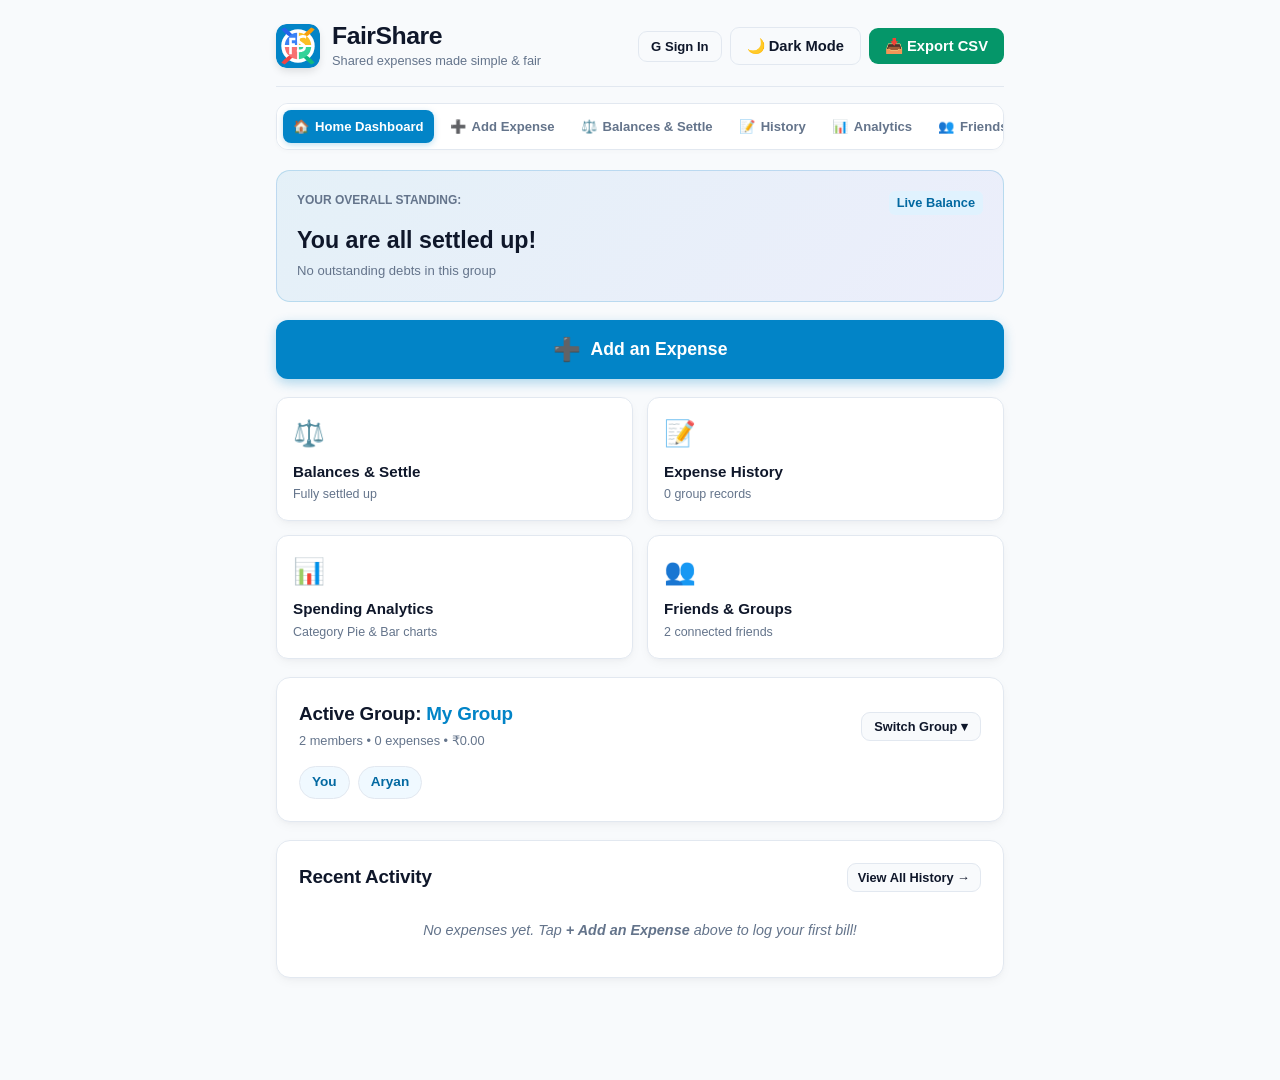
==== index.html @ 5a6d5cdf "Fix expense accuracy, 1-on-1 records, and shared default groups. The balance sheet, debt toggle, dir" ====
<!DOCTYPE html>
<html lang="en" data-theme="light">
<head>
  <meta charset="UTF-8">
  <meta name="viewport" content="width=device-width, initial-scale=1.0">
  <meta name="theme-color" content="#0284c7">
  <link rel="manifest" href="manifest.json">
  <link rel="icon" type="image/jpeg" href="fairshare_logo.jpg">
  <title>FairShare - Group Expense Tracker</title>
  <style>
    :root {
      --bg: #f8fafc;
      --card-bg: #ffffff;
      --nav-bg: #ffffff;
      --primary: #0284c7;
      --primary-hover: #0369a1;
      --accent: #6366f1;
      --accent-hover: #4f46e5;
      --success: #16a34a;
      --success-hover: #15803d;
      --danger: #ef4444;
      --danger-hover: #dc2626;
      --text: #0f172a;
      --muted: #64748b;
      --border: #e2e8f0;
      --input-bg: #ffffff;
      --box-bg: #f8fafc;
      --metric-bg: #f8fafc;
      --table-header-bg: #f1f5f9;
      --success-bg: #ecfdf5;
      --success-text: #065f46;
      --chip-bg: #f0f9ff;
      --chip-text: #0369a1;
      --badge-settle: #fef3c7;
      --badge-settle-text: #b45309;
      --hover-item: #f1f5f9;
      --card-shadow: 0 4px 12px -2px rgba(15, 23, 42, 0.05), 0 2px 6px -1px rgba(15, 23, 42, 0.03);
      --card-shadow-hover: 0 10px 20px -3px rgba(15, 23, 42, 0.08), 0 4px 8px -2px rgba(15, 23, 42, 0.04);
    }

    [data-theme="dark"] {
      --bg: #090d16;
      --card-bg: #131b2e;
      --nav-bg: #101726;
      --primary: #38bdf8;
      --primary-hover: #0ea5e9;
      --accent: #818cf8;
      --accent-hover: #6366f1;
      --text: #f8fafc;
      --muted: #94a3b8;
      --border: #232f48;
      --input-bg: #0d1527;
      --box-bg: #0d1527;
      --metric-bg: #0d1527;
      --table-header-bg: #0d1527;
      --success-bg: #064e3b;
      --success-text: #a7f3d0;
      --chip-bg: #0369a1;
      --chip-text: #e0f2fe;
      --badge-settle: #78350f;
      --badge-settle-text: #fde68a;
      --hover-item: #1e293b;
      --card-shadow: 0 4px 12px -2px rgba(0, 0, 0, 0.35);
      --card-shadow-hover: 0 10px 20px -3px rgba(0, 0, 0, 0.5);
    }

    * { box-sizing: border-box; }

    body {
      font-family: -apple-system, BlinkMacSystemFont, "Segoe UI", Roboto, sans-serif;
      background-color: var(--bg);
      color: var(--text);
      max-width: 760px;
      margin: 0 auto;
      padding: 16px 16px 84px 16px;
      line-height: 1.5;
      transition: background-color 0.3s, color 0.3s;
      min-height: 100vh;
    }

    #confetti-canvas {
      position: fixed;
      top: 0; left: 0; width: 100vw; height: 100vh;
      pointer-events: none; z-index: 9999;
    }

    /* App Header */
    .app-header {
      display: flex;
      justify-content: space-between;
      align-items: center;
      padding: 6px 0 16px 0;
      border-bottom: 1px solid var(--border);
      margin-bottom: 16px;
      flex-wrap: wrap;
      gap: 12px;
    }

    .brand-group {
      display: flex;
      align-items: center;
      gap: 12px;
      cursor: pointer;
    }

    .logo-container {
      width: 44px;
      height: 44px;
      border-radius: 11px;
      flex-shrink: 0;
      display: flex;
      align-items: center;
      justify-content: center;
      background: #ffffff;
      box-shadow: 0 4px 8px -1px rgba(0,0,0,0.12);
      overflow: hidden;
    }

    .brand-title {
      font-size: 1.55rem;
      font-weight: 800;
      letter-spacing: -0.02em;
      margin: 0;
      line-height: 1.1;
      color: var(--text);
    }

    .brand-tagline {
      font-size: 0.8rem;
      color: var(--muted);
      margin: 2px 0 0 0;
    }

    .header-actions {
      display: flex;
      align-items: center;
      gap: 8px;
      flex-wrap: wrap;
    }

    .header-actions .btn {
      white-space: nowrap;
    }

    /* Navigation Bars (Top on Desktop, Bottom on Mobile) */
    .desktop-nav {
      display: flex;
      background: var(--card-bg);
      padding: 6px;
      border-radius: 12px;
      border: 1px solid var(--border);
      margin-bottom: 20px;
      gap: 6px;
      box-shadow: 0 2px 4px rgba(0,0,0,0.02);
      overflow-x: auto;
    }

    .nav-tab-btn {
      flex: 1 0 auto;
      display: flex;
      align-items: center;
      justify-content: center;
      gap: 6px;
      padding: 9px 10px;
      border: none;
      background: transparent;
      color: var(--muted);
      border-radius: 8px;
      font-size: 0.82rem;
      font-weight: 600;
      cursor: pointer;
      transition: all 0.2s ease;
      text-decoration: none;
      white-space: nowrap;
    }

    .nav-tab-btn:hover {
      background: var(--hover-item);
      color: var(--text);
    }

    .nav-tab-btn.active {
      background: var(--primary);
      color: #ffffff !important;
      box-shadow: 0 2px 6px rgba(2, 132, 199, 0.25);
    }

    .mobile-bottom-nav {
      display: none;
      position: fixed;
      bottom: 0;
      left: 0;
      right: 0;
      height: 64px;
      background: var(--nav-bg);
      border-top: 1px solid var(--border);
      box-shadow: 0 -4px 12px rgba(0,0,0,0.06);
      z-index: 900;
      justify-content: space-around;
      align-items: center;
      padding: 0 8px;
    }

    .mobile-nav-item {
      flex: 1;
      display: flex;
      flex-direction: column;
      align-items: center;
      justify-content: center;
      background: none;
      border: none;
      color: var(--muted);
      font-size: 0.62rem;
      font-weight: 600;
      cursor: pointer;
      padding: 6px 0;
      gap: 2px;
      transition: color 0.15s;
      white-space: nowrap;
    }

    .mobile-nav-item.active {
      color: var(--primary);
    }

    .mobile-nav-item .nav-icon {
      font-size: 1.1rem;
    }

    .form-error {
      display: none;
      color: var(--danger);
      background: #fef2f2;
      border: 1px solid #fecaca;
      border-radius: 8px;
      padding: 8px 10px;
      font-size: 0.84rem;
      font-weight: 600;
      margin-top: 10px;
    }

    [data-theme="dark"] .form-error {
      background: #3f1d1d;
      border-color: #7f1d1d;
    }

    @media (max-width: 640px) {
      .desktop-nav { display: none; }
      .mobile-bottom-nav { display: flex; }
      body { padding-bottom: 84px; }
      .header-actions { width: 100%; }
    }

    /* Page Navigation Back Bar */
    .page-back-bar {
      display: flex;
      align-items: center;
      justify-content: space-between;
      margin-bottom: 16px;
    }

    .btn-back-home {
      display: inline-flex;
      align-items: center;
      gap: 6px;
      background: none;
      border: none;
      color: var(--primary);
      font-size: 0.92rem;
      font-weight: 700;
      cursor: pointer;
      padding: 0;
    }
    .btn-back-home:hover {
      text-decoration: underline;
    }

    /* Screen Pages (Single Page App views) */
    .app-page {
      display: none;
      animation: pageFade 0.2s ease;
    }
    .app-page.active {
      display: block;
    }

    @keyframes pageFade {
      from { opacity: 0; transform: translateY(6px); }
      to { opacity: 1; transform: translateY(0); }
    }

    /* Cards */
    .card {
      background: var(--card-bg);
      border-radius: 14px;
      padding: 22px;
      box-shadow: var(--card-shadow);
      border: 1px solid var(--border);
      margin-bottom: 18px;
      transition: background-color 0.3s, border-color 0.3s;
    }

    .card-header-row {
      display: flex;
      justify-content: space-between;
      align-items: center;
      margin-bottom: 14px;
      flex-wrap: wrap;
      gap: 8px;
    }

    h2 {
      font-size: 1.18rem;
      font-weight: 700;
      margin: 0;
      color: var(--text);
      letter-spacing: -0.01em;
    }

    /* Home Dashboard Hero Banner */
    .home-balance-card {
      background: linear-gradient(135deg, rgba(2, 132, 199, 0.08), rgba(99, 102, 241, 0.08));
      border: 1px solid rgba(2, 132, 199, 0.2);
      border-radius: 14px;
      padding: 20px;
      margin-bottom: 18px;
    }

    .home-hero-btn {
      width: 100%;
      background: var(--primary);
      color: #ffffff !important;
      border: none;
      padding: 16px;
      border-radius: 12px;
      font-size: 1.1rem;
      font-weight: 700;
      display: flex;
      align-items: center;
      justify-content: center;
      gap: 10px;
      cursor: pointer;
      box-shadow: 0 4px 12px rgba(2, 132, 199, 0.3);
      transition: all 0.2s ease;
      margin-bottom: 18px;
    }
    .home-hero-btn:hover {
      background: var(--primary-hover);
      transform: translateY(-2px);
      box-shadow: 0 6px 16px rgba(2, 132, 199, 0.4);
    }

    /* Dashboard Quick Cards Grid */
    .dashboard-grid {
      display: grid;
      grid-template-columns: 1fr 1fr;
      gap: 14px;
      margin-bottom: 18px;
    }

    .dash-card {
      background: var(--card-bg);
      border: 1px solid var(--border);
      border-radius: 12px;
      padding: 16px;
      cursor: pointer;
      transition: all 0.2s ease;
      box-shadow: var(--card-shadow);
      display: flex;
      flex-direction: column;
      justify-content: space-between;
    }
    .dash-card:hover {
      transform: translateY(-2px);
      box-shadow: var(--card-shadow-hover);
      border-color: var(--primary);
    }

    .dash-card-icon {
      font-size: 1.6rem;
      margin-bottom: 8px;
    }
    .dash-card-title {
      font-weight: 700;
      font-size: 0.95rem;
      color: var(--text);
      margin-bottom: 2px;
    }
    .dash-card-desc {
      font-size: 0.78rem;
      color: var(--muted);
    }

    .form-group { margin-bottom: 14px; }
    .form-row { display: flex; gap: 12px; }
    .form-row .form-group { flex: 1; }

    label {
      display: block;
      font-weight: 600;
      font-size: 0.85rem;
      margin-bottom: 6px;
    }

    input, select {
      width: 100%;
      padding: 10px 14px;
      border: 1px solid var(--border);
      border-radius: 9px;
      font-size: 0.95rem;
      background: var(--input-bg);
      color: var(--text);
      transition: border-color 0.2s, box-shadow 0.2s, background-color 0.2s;
    }

    input:focus, select:focus {
      outline: none;
      border-color: var(--primary);
      box-shadow: 0 0 0 3px rgba(2, 132, 199, 0.18);
    }

    .btn {
      background: var(--primary);
      color: #ffffff;
      border: none;
      padding: 9px 16px;
      font-size: 0.92rem;
      font-weight: 600;
      border-radius: 9px;
      cursor: pointer;
      transition: background-color 0.2s, transform 0.15s ease;
      display: inline-flex;
      align-items: center;
      gap: 6px;
      justify-content: center;
      text-decoration: none;
    }
    .btn:hover {
      background: var(--primary-hover);
      transform: translateY(-1px);
    }
    .btn:active { transform: translateY(0); }

    [data-theme="dark"] .btn { color: #090d16; }

    .btn-secondary {
      background: var(--box-bg);
      color: var(--text);
      border: 1px solid var(--border);
    }
    .btn-secondary:hover { background: var(--hover-item); }

    .btn-settle {
      background: var(--accent);
      color: #ffffff !important;
    }
    .btn-settle:hover { background: var(--accent-hover); }

    .btn-export {
      background: #059669;
      color: #ffffff !important;
    }
    .btn-export:hover { background: #047857; }

    .btn-friends {
      background: #7c3aed;
      color: #ffffff !important;
    }
    .btn-friends:hover { background: #6d28d9; }

    .btn-icon {
      background: var(--box-bg);
      border: 1px solid var(--border);
      color: var(--text);
      padding: 8px 12px;
      border-radius: 9px;
      cursor: pointer;
      font-size: 0.85rem;
      font-weight: 600;
      display: inline-flex;
      align-items: center;
      gap: 6px;
      transition: background-color 0.2s;
    }
    .btn-icon:hover {
      background: var(--hover-item);
    }

    .btn-block { width: 100%; padding: 12px; font-size: 1rem; }

    /* Presets & Badges */
    .preset-container {
      display: flex; gap: 6px; flex-wrap: wrap; margin-top: 6px; margin-bottom: 12px;
    }
    .preset-btn {
      background: var(--box-bg); border: 1px solid var(--border); color: var(--muted);
      font-size: 0.78rem; padding: 4px 10px; border-radius: 14px; cursor: pointer;
      font-weight: 500; transition: all 0.15s ease;
    }
    .preset-btn:hover {
      background: var(--primary); color: #ffffff; border-color: var(--primary); transform: scale(1.03);
    }

    .cat-badge {
      font-size: 0.72rem; font-weight: 600; padding: 2px 6px; border-radius: 6px;
      margin-left: 6px; display: inline-flex; align-items: center; gap: 3px;
    }
    .cat-badge-auto { background: #e0f2fe; color: #0369a1; }
    [data-theme="dark"] .cat-badge-auto { background: #0369a1; color: #e0f2fe; }
    .cat-badge-manual { background: #f1f5f9; color: var(--muted); }
    [data-theme="dark"] .cat-badge-manual { background: #1e293b; color: var(--muted); }

    /* Group Bar */
    .group-bar {
      display: flex; align-items: center; justify-content: space-between;
      background: var(--box-bg); padding: 10px 14px; border-radius: 10px;
      border: 1px solid var(--border); margin-bottom: 14px; flex-wrap: wrap; gap: 10px;
    }
    .group-select-wrapper {
      display: flex; align-items: center; gap: 8px; flex: 1; min-width: 220px;
    }

    /* Tabs inside cards */
    .tab-group {
      display: flex; background: var(--box-bg); padding: 4px; border-radius: 9px;
      gap: 4px; margin-bottom: 14px; border: 1px solid var(--border);
    }
    .tab-btn {
      flex: 1; padding: 8px; font-size: 0.85rem; font-weight: 600; border: none;
      background: transparent; color: var(--muted); border-radius: 7px; cursor: pointer;
      transition: all 0.2s; text-align: center;
    }
    .tab-btn.active {
      background: var(--card-bg); color: var(--primary); box-shadow: 0 2px 4px rgba(0,0,0,0.06);
    }

    /* Chips */
    .chip-container {
      display: flex; flex-wrap: wrap; gap: 8px; margin-top: 8px;
    }
    .chip {
      background: var(--chip-bg); color: var(--chip-text); padding: 5px 12px;
      border-radius: 20px; font-size: 0.85rem; font-weight: 600;
      display: inline-flex; align-items: center; gap: 8px; border: 1px solid var(--border);
    }
    .chip-remove {
      cursor: pointer; color: var(--chip-text); font-weight: bold; font-size: 1rem;
      border: none; background: none; padding: 0; line-height: 1;
    }
    .chip-remove:hover { color: var(--danger); }

    /* Breakdown Box */
    .split-breakdown-box {
      background: var(--box-bg); border: 1px solid var(--border); border-radius: 10px;
      padding: 14px; margin-bottom: 14px;
    }
    .split-row {
      display: flex; align-items: center; justify-content: space-between;
      padding: 6px 0; gap: 12px;
    }
    .split-row input[type="number"] { width: 110px; padding: 6px 8px; font-size: 0.9rem; }
    .split-row label { margin-bottom: 0; font-weight: 500; display: flex; align-items: center; gap: 8px; cursor: pointer; }

    .split-validation-msg { font-size: 0.82rem; font-weight: 600; margin-top: 8px; }
    .msg-valid { color: #16a34a; }
    .msg-invalid { color: #dc2626; }

    /* Metrics Grid */
    .summary-grid {
      display: grid; grid-template-columns: repeat(3, 1fr); gap: 10px; margin-bottom: 14px;
    }
    .metric-box {
      background: var(--metric-bg); padding: 14px 10px; border-radius: 10px;
      text-align: center; border: 1px solid var(--border); transition: transform 0.2s;
    }
    .metric-box:hover { transform: translateY(-2px); }
    .metric-label { font-size: 0.72rem; text-transform: uppercase; letter-spacing: 0.05em; color: var(--muted); font-weight: 600; }
    .metric-val { font-size: 1.25rem; font-weight: 800; color: var(--text); margin-top: 4px; }

    /* Member Spend Table */
    .member-spend-table {
      width: 100%; border-collapse: collapse; margin-top: 10px; font-size: 0.875rem;
    }
    .member-spend-table th {
      text-align: left; padding: 10px 12px; background: var(--table-header-bg);
      color: var(--muted); font-weight: 600; font-size: 0.78rem;
      text-transform: uppercase; letter-spacing: 0.05em; border-bottom: 1px solid var(--border);
    }
    .member-spend-table td { padding: 10px 12px; border-bottom: 1px solid var(--border); }
    .member-spend-table tr:last-child td { border-bottom: none; }

    /* Toggle Simplify */
    .toggle-row {
      display: flex; align-items: center; justify-content: space-between;
      background: var(--box-bg); padding: 12px 14px; border-radius: 10px;
      border: 1px solid var(--border); margin-bottom: 14px;
    }
    .toggle-desc { font-size: 0.85rem; color: var(--muted); margin-top: 2px; }

    .switch { position: relative; display: inline-block; width: 46px; height: 24px; }
    .switch input { opacity: 0; width: 0; height: 0; }
    .slider {
      position: absolute; cursor: pointer; top: 0; left: 0; right: 0; bottom: 0;
      background-color: #cbd5e1; transition: .3s; border-radius: 24px;
    }
    .slider:before {
      position: absolute; content: ""; height: 18px; width: 18px; left: 3px; bottom: 3px;
      background-color: white; transition: .3s; border-radius: 50%;
    }
    input:checked + .slider { background-color: var(--primary); }
    input:checked + .slider:before { transform: translateX(22px); }

    /* Settlement Card */
    .settlement-card {
      background: var(--success-bg); border: 1px solid rgba(22, 101, 52, 0.25);
      border-radius: 10px; padding: 16px; margin-top: 14px;
    }
    .settlement-header { display: flex; justify-content: space-between; align-items: center; margin-bottom: 10px; }
    .settlement-title { font-weight: 700; color: var(--success-text); font-size: 0.85rem; text-transform: uppercase; letter-spacing: 0.05em; }
    .settlement-list { list-style: none; padding: 0; margin: 0; }
    .settlement-item {
      display: flex; justify-content: space-between; align-items: center;
      padding: 10px 0; border-bottom: 1px dashed rgba(22, 101, 52, 0.2);
      font-size: 0.95rem; color: var(--success-text);
    }
    .settlement-item:last-child { border-bottom: none; }

    .btn-quick-settle {
      background: #16a34a; color: white !important; border: none; font-size: 0.8rem; font-weight: 600;
      padding: 5px 12px; border-radius: 7px; cursor: pointer; transition: all 0.2s;
    }
    .btn-quick-settle:hover { background: #15803d; transform: scale(1.05); }

    .settle-up-box {
      background: #fffbeb; border: 1px solid #fde68a; border-radius: 10px;
      padding: 16px; margin-bottom: 16px; display: none;
    }
    [data-theme="dark"] .settle-up-box { background: #451a03; border-color: #78350f; }
    .settle-up-box.active { display: block; }

    
    /* Friend Request & Approval System */
    .nav-badge {
      background: #ef4444; color: #fff; font-size: 0.7rem; font-weight: 700;
      padding: 2px 7px; border-radius: 999px; margin-left: 6px; vertical-align: middle;
      box-shadow: 0 2px 5px rgba(239,68,68,0.4);
    }
    .nav-badge-mobile {
      position: absolute; top: -4px; right: -8px; background: #ef4444; color: #fff;
      font-size: 0.65rem; font-weight: 700; padding: 1px 5px; border-radius: 999px;
    }
    .badge-count {
      background: #ef4444; color: white; padding: 2px 8px; border-radius: 12px;
      font-size: 0.75rem; font-weight: 700; vertical-align: middle; margin-left: 6px;
    }
    .incoming-request-card {
      display: flex; justify-content: space-between; align-items: center; gap: 12px;
      background: var(--box-bg); border: 2px solid #3b82f6; border-radius: 10px;
      padding: 14px 16px; margin-bottom: 10px; flex-wrap: wrap;
      box-shadow: 0 4px 12px rgba(59,130,246,0.12);
    }
    [data-theme="dark"] .incoming-request-card {
      border-color: #60a5fa; background: #1e293b;
    }
    .request-avatar {
      width: 38px; height: 38px; border-radius: 50%; background: #dbeafe; color: #1d4ed8;
      display: flex; align-items: center; justify-content: center; font-size: 1.1rem; flex-shrink: 0;
    }
    [data-theme="dark"] .request-avatar { background: #1e3a8a; color: #bfdbfe; }
    .request-info { display: flex; align-items: center; gap: 12px; flex: 1; min-width: 200px; }
    .request-actions { display: flex; gap: 8px; align-items: center; }
    .btn-approve {
      background: #10b981; color: white; border: none; padding: 7px 14px;
      border-radius: 8px; font-weight: 600; font-size: 0.82rem; cursor: pointer;
      transition: background 0.15s;
    }
    .btn-approve:hover { background: #059669; }
    .btn-decline {
      background: transparent; color: #ef4444; border: 1px solid #ef4444; padding: 7px 12px;
      border-radius: 8px; font-weight: 600; font-size: 0.82rem; cursor: pointer;
      transition: all 0.15s;
    }
    .btn-decline:hover { background: #fee2e2; }
    .request-pending-pill {
      display: inline-block; background: #fef3c7; color: #b45309;
      padding: 2px 7px; border-radius: 4px; font-size: 0.72rem; font-weight: 600; margin-top: 3px;
    }
    [data-theme="dark"] .request-pending-pill { background: #78350f; color: #fde68a; }
    .approved-pill {
      background: #d1fae5; color: #047857; padding: 2px 6px; border-radius: 4px;
      font-size: 0.7rem; font-weight: 700; text-transform: uppercase; margin-left: 6px;
    }
    [data-theme="dark"] .approved-pill { background: #064e3b; color: #a7f3d0; }
    .outgoing-request-row {
      display: flex; align-items: center; justify-content: space-between;
      padding: 10px 14px; background: var(--box-bg); border-radius: 8px;
      border: 1px dashed var(--border); margin-bottom: 8px;
    }

    /* Friends UI */
    .friends-list-container {
      display: flex; flex-direction: column; gap: 8px; margin-top: 12px; max-height: 240px; overflow-y: auto;
    }
    .friend-row {
      display: flex; align-items: center; justify-content: space-between;
      padding: 10px 14px; background: var(--box-bg); border-radius: 8px; border: 1px solid var(--border);
    }
    .friend-code-badge {
      background: #ede9fe; color: #6d28d9; padding: 3px 8px; border-radius: 6px; font-family: monospace; font-size: 0.85rem; font-weight: 700;
    }
    [data-theme="dark"] .friend-code-badge { background: #4c1d95; color: #ddd6fe; }

    /* History & Filter Bar */
    .filter-search-container {
      display: flex; gap: 10px; margin-bottom: 12px; flex-wrap: wrap;
    }
    .search-input-wrapper { flex: 2; min-width: 200px; }
    .member-filter-wrapper { flex: 1; min-width: 140px; }

    .transaction-list { list-style: none; padding: 0; margin: 0; }
    .transaction-item {
      display: flex; justify-content: space-between; align-items: center;
      padding: 12px 14px; border-bottom: 1px solid var(--border);
      border-radius: 10px; cursor: pointer; transition: background-color 0.15s, transform 0.15s;
    }
    .transaction-item:hover { background-color: var(--hover-item); transform: translateX(2px); }
    .transaction-item:last-child { border-bottom: none; }

    .item-desc { font-weight: 600; font-size: 0.95rem; display: flex; align-items: center; gap: 8px; flex-wrap: wrap; }
    .item-subtext { font-size: 0.8rem; color: var(--muted); margin-top: 2px; }

    .badge-category {
      background: var(--box-bg); color: var(--text); border: 1px solid var(--border);
      font-size: 0.72rem; font-weight: 600; padding: 2px 7px; border-radius: 6px;
      display: inline-flex; align-items: center; gap: 4px;
    }
    .badge-settlement {
      background: var(--badge-settle); color: var(--badge-settle-text); font-size: 0.72rem;
      font-weight: 700; padding: 2px 8px; border-radius: 12px; text-transform: uppercase;
    }
    .badge-split-type {
      background: var(--box-bg); color: var(--muted); border: 1px solid var(--border);
      font-size: 0.72rem; font-weight: 600; padding: 2px 6px; border-radius: 6px;
    }
    .badge-receipt {
      background: #e0e7ff; color: #4338ca; font-size: 0.72rem; font-weight: 600;
      padding: 2px 6px; border-radius: 6px;
    }
    [data-theme="dark"] .badge-receipt { background: #312e81; color: #c7d2fe; }

    .item-right { display: flex; align-items: center; gap: 12px; }
    .item-amount { font-weight: 700; font-size: 1rem; }

    .btn-delete {
      background: transparent; border: none; color: #94a3b8; cursor: pointer;
      font-size: 1.1rem; padding: 4px; border-radius: 4px; transition: color 0.2s, transform 0.15s;
    }
    .btn-delete:hover { color: var(--danger); transform: scale(1.15); }

    .empty-state {
      text-align: center; color: var(--muted); padding: 24px 0; font-style: italic; font-size: 0.9rem;
    }

    /* Modal Backdrop */
    .modal-backdrop {
      position: fixed; top: 0; left: 0; right: 0; bottom: 0;
      background: rgba(15, 23, 42, 0.7); display: none;
      align-items: center; justify-content: center; z-index: 1000;
      padding: 16px; backdrop-filter: blur(4px);
    }
    .modal-backdrop.active { display: flex; }
    .modal-content {
      background: var(--card-bg); border-radius: 16px; width: 100%; max-width: 540px;
      padding: 24px; box-shadow: 0 20px 25px -5px rgba(0, 0, 0, 0.3);
      position: relative; max-height: 90vh; overflow-y: auto; border: 1px solid var(--border);
      animation: modalSlide 0.2s ease;
    }
    @keyframes modalSlide {
      from { transform: translateY(16px); opacity: 0; }
      to { transform: translateY(0); opacity: 1; }
    }
    .modal-close {
      position: absolute; top: 16px; right: 16px; background: none; border: none;
      font-size: 1.4rem; color: var(--muted); cursor: pointer; line-height: 1;
    }
    .modal-close:hover { color: var(--danger); }

    .receipt-preview-box {
      margin-top: 14px; border: 1px solid var(--border); border-radius: 10px;
      overflow: hidden; background: #000000; text-align: center;
    }
    .receipt-preview-box img {
      max-width: 100%; max-height: 280px; object-fit: contain; display: block; margin: 0 auto; cursor: zoom-in;
    }

    /* Charts */
    .chart-container {
      display: flex; flex-direction: column; align-items: center; margin-top: 14px;
    }
    .chart-wrapper {
      display: flex; align-items: center; justify-content: center; gap: 24px; width: 100%; flex-wrap: wrap;
    }
    #chart-visual {
      width: 100%;
      min-width: 220px;
      flex: 1 1 240px;
    }
    .chart-legend {
      display: flex; flex-direction: column; gap: 6px; min-width: 180px;
    }
    .legend-item {
      display: flex; align-items: center; justify-content: space-between;
      font-size: 0.82rem; gap: 12px; padding: 4px 6px; border-radius: 6px; transition: background-color 0.15s;
    }
    .legend-item:hover { background-color: var(--hover-item); }
    .legend-color-dot {
      width: 12px; height: 12px; border-radius: 3px; display: inline-block; margin-right: 6px;
    }
    .pie-slice {
      transition: transform 0.2s ease, opacity 0.2s ease; cursor: pointer;
    }
    .pie-slice:hover {
      opacity: 0.85; transform: scale(1.03); transform-origin: center;
    }
  </style>
  <!-- Firebase SDKs (Official Google CDNs) -->
  <script src="https://www.gstatic.com/firebasejs/10.8.0/firebase-app-compat.js"></script>
  <script src="https://www.gstatic.com/firebasejs/10.8.0/firebase-auth-compat.js"></script>
  <script src="https://www.gstatic.com/firebasejs/10.8.0/firebase-firestore-compat.js"></script>
  <script src="https://cdn.jsdelivr.net/npm/tesseract.js@5/dist/tesseract.min.js"></script>
</head>
<body>

  <canvas id="confetti-canvas"></canvas>

  <!-- App Header -->
  <header class="app-header">
    <div class="brand-group" onclick="navigateTo('home')">
      <div class="logo-container" title="FairShare">
        <svg xmlns="http://www.w3.org/2000/svg" viewBox="0 0 100 100" width="44" height="44">
          <rect width="100" height="100" rx="22" fill="#0284c7"/>
          <circle cx="50" cy="50" r="38" fill="#ffffff"/>
          <path d="M 12 12 C 22 24, 32 30, 42 34 C 44 35, 45 32, 43 30 C 38 24, 30 16, 20 8 Z" fill="#2563eb"/>
          <path d="M 88 12 C 78 24, 68 30, 58 34 C 56 35, 55 32, 57 30 C 62 24, 70 16, 80 8 Z" fill="#f59e0b"/>
          <path d="M 12 88 C 22 76, 32 70, 42 66 C 44 65, 45 68, 43 70 C 38 76, 30 84, 20 92 Z" fill="#ef4444"/>
          <path d="M 88 88 C 78 76, 68 70, 58 66 C 56 65, 55 68, 57 70 C 62 76, 70 84, 80 92 Z" fill="#10b981"/>
          <path d="M 48 20 A 30 30 0 0 0 20 48 L 48 48 Z" fill="#3b82f6"/>
          <path d="M 20 52 A 30 30 0 0 0 48 80 L 48 52 Z" fill="#f87171"/>
          <path d="M 52 20 L 52 48 L 80 48 A 30 30 0 0 0 52 20 Z" fill="#fbbf24"/>
          <path d="M 52 52 L 52 80 A 30 30 0 0 0 80 52 Z" fill="#34d399"/>
          <path d="M 32 31 L 44 31 L 44 37 L 36 37 L 36 44 L 43 44 L 43 49 L 36 49 L 36 69 L 30 69 L 30 31 Z" fill="#ffffff"/>
          <path d="M 68 34 C 68 32, 65 31, 61 31 C 56 31, 54 33, 54 36 C 54 42, 68 42, 68 53 C 68 62, 59 64, 54 64 C 50 64, 47 62, 47 62 L 48 56 C 48 56, 51 58, 55 58 C 59 58, 62 56, 62 53 C 62 47, 48 47, 48 36 C 48 27, 56 25, 62 25 C 66 25, 69 27, 69 27 Z" fill="#ffffff"/>
        </svg>
      </div>
      <div>
        <h1 class="brand-title">FairShare</h1>
        <p class="brand-tagline">Shared expenses made simple & fair</p>
      </div>
    </div>

    <!-- Action Buttons -->
    <div class="header-actions">
      <button type="button" id="btn-google-auth" class="btn btn-secondary" onclick="handleAuthClick()" style="font-size:0.82rem; padding:7px 12px;">
        <span id="auth-btn-label">G Sign In</span>
      </button>
      <button type="button" id="btn-theme-toggle" class="btn btn-secondary">
        <span id="theme-btn-text">🌙 Dark Mode</span>
      </button>
      <button type="button" id="btn-export-csv" class="btn btn-export" title="Export entire ledger to CSV">
        <span>📥 Export CSV</span>
      </button>
    </div>
  </header>

  <!-- Desktop Navigation Bar (Top) -->
  <nav class="desktop-nav">
    <button type="button" class="nav-tab-btn active" data-page="home" onclick="navigateTo('home')">
      <span>🏠</span> Home Dashboard
    </button>
    <button type="button" class="nav-tab-btn" data-page="add-expense" onclick="navigateTo('add-expense')">
      <span>➕</span> Add Expense
    </button>
    <button type="button" class="nav-tab-btn" data-page="balances" onclick="navigateTo('balances')">
      <span>⚖️</span> Balances & Settle
    </button>
    <button type="button" class="nav-tab-btn" data-page="history" onclick="navigateTo('history')">
      <span>📝</span> History
    </button>
    <button type="button" class="nav-tab-btn" data-page="analytics" onclick="navigateTo('analytics')">
      <span>📊</span> Analytics
    </button>
    <button type="button" class="nav-tab-btn" data-page="friends" onclick="navigateTo('friends')">
      <span>👥</span> Friends & Groups <span id="desktop-requests-badge" class="nav-badge" style="display:none;">0</span>
    </button>
  </nav>

  <!-- ================= PAGE 1: HOME DASHBOARD ================= -->
  <section id="page-home" class="app-page active">
    <!-- Executive Standing Banner -->
    <div class="home-balance-card">
      <div style="display:flex; justify-content:space-between; align-items:flex-start; margin-bottom: 8px;">
        <span style="font-size:0.75rem; text-transform:uppercase; font-weight:700; color:var(--muted);">Your Overall Standing:</span>
        <span id="home-standing-badge" style="font-size:0.8rem; font-weight:700; padding:2px 8px; border-radius:6px; background:#e0f2fe; color:#0369a1;">Live Balance</span>
      </div>
      <div id="home-standing-text" style="font-size:1.45rem; font-weight:800; color:var(--text); margin-bottom:4px;">All settled up!</div>
      <div id="home-standing-sub" style="font-size:0.82rem; color:var(--muted);">You neither owe nor are owed money in the active group.</div>
    </div>

    <!-- Front & Center Primary Action Button -->
    <button type="button" class="home-hero-btn" onclick="navigateTo('add-expense')">
      <span style="font-size:1.4rem;">➕</span> Add an Expense
    </button>

    <!-- Quick Navigation Cards Grid -->
    <div class="dashboard-grid">
      <div class="dash-card" onclick="navigateTo('balances')">
        <div class="dash-card-icon">⚖️</div>
        <div>
          <div class="dash-card-title">Balances & Settle</div>
          <div class="dash-card-desc" id="dash-settle-desc">Review who owes whom & settle debts</div>
        </div>
      </div>

      <div class="dash-card" onclick="navigateTo('history')">
        <div class="dash-card-icon">📝</div>
        <div>
          <div class="dash-card-title">Expense History</div>
          <div class="dash-card-desc" id="dash-history-desc">0 transactions recorded</div>
        </div>
      </div>

      <div class="dash-card" onclick="navigateTo('analytics')">
        <div class="dash-card-icon">📊</div>
        <div>
          <div class="dash-card-title">Spending Analytics</div>
          <div class="dash-card-desc">Category Pie & Bar charts</div>
        </div>
      </div>

      <div class="dash-card" onclick="navigateTo('friends')">
        <div class="dash-card-icon">👥</div>
        <div>
          <div class="dash-card-title">Friends & Groups</div>
          <div class="dash-card-desc" id="dash-friends-desc">Manage groups & connected friends</div>
        </div>
      </div>
    </div>

    <!-- Active Group Card -->
    <div class="card">
      <div class="card-header-row">
        <div>
          <h2 style="margin:0;">Active Group: <span id="home-group-name" style="color:var(--primary);">My Group</span></h2>
          <span style="font-size:0.8rem; color:var(--muted);" id="home-group-stats">3 members • ₹0.00 spent</span>
        </div>
        <button type="button" class="btn btn-secondary" onclick="navigateTo('friends')" style="padding:6px 12px; font-size:0.8rem;">Switch Group ▾</button>
      </div>
      <div id="home-members-chips" class="chip-container"></div>
    </div>

    <!-- Recent Activity Preview -->
    <div class="card">
      <div class="card-header-row">
        <h2 style="margin:0;">Recent Activity</h2>
        <button type="button" class="btn btn-secondary" onclick="navigateTo('history')" style="padding:6px 10px; font-size:0.8rem;">View All History →</button>
      </div>
      <div id="home-recent-empty" class="empty-state" style="padding:14px 0;">No expenses yet. Tap <strong>+ Add an Expense</strong> above to log your first bill!</div>
      <ul id="home-recent-list" class="transaction-list"></ul>
    </div>
  </section>

  <!-- ================= PAGE 2: ADD / EDIT EXPENSE ================= -->
  <section id="page-add-expense" class="app-page">
    <div class="page-back-bar">
      <button type="button" class="btn-back-home" onclick="navigateTo('home')">← Back to Home</button>
      <span style="font-size:0.82rem; color:var(--muted);" id="add-page-group-label">Active Group: My Group</span>
    </div>

    <div class="card">
      <h2 id="form-heading" style="margin-bottom:14px;">Add an Expense</h2>

      <!-- Quick Presets -->
      <div style="display: flex; align-items: center; gap: 8px; flex-wrap: wrap; margin-bottom: 12px;">
        <span style="font-size: 0.78rem; font-weight: 600; color: var(--muted);">Quick Presets:</span>
        <div class="preset-container" style="margin: 0;">
          <button type="button" class="preset-btn" onclick="applyPreset('Chai & Snacks', 'Food')">☕ Chai & Snacks</button>
          <button type="button" class="preset-btn" onclick="applyPreset('Dinner', 'Food')">🍕 Dinner</button>
          <button type="button" class="preset-btn" onclick="applyPreset('Uber / Auto Ride', 'Transport')">🚕 Auto / Cab</button>
          <button type="button" class="preset-btn" onclick="applyPreset('Grocery Run', 'Groceries')">🛒 Groceries</button>
          <button type="button" class="preset-btn" onclick="applyPreset('Movie Tickets', 'Entertainment')">🍿 Movie</button>
          <button type="button" class="preset-btn" onclick="applyPreset('WiFi & Electricity', 'Utilities')">💡 Bills</button>
        </div>
      </div>

      <!-- Expense Type Toggle: Group vs 1-on-1 Direct Friend -->
      <div style="margin-bottom: 16px;">
        <label style="font-size:0.8rem; font-weight:700; color:var(--muted); text-transform:uppercase; margin-bottom:6px; display:block;">Split Expense With:</label>
        <div style="display:flex; gap:8px; background:var(--box-bg); padding:4px; border-radius:10px; border:1px solid var(--border);">
          <button type="button" id="btn-scope-group" class="btn" onclick="setExpenseScope('group')" style="flex:1; padding:8px 12px; font-size:0.85rem; font-weight:600; background:var(--primary); color:white; border:none; border-radius:8px;">
            👥 Group Expense
          </button>
          <button type="button" id="btn-scope-friend" class="btn" onclick="setExpenseScope('friend')" style="flex:1; padding:8px 12px; font-size:0.85rem; font-weight:600; background:transparent; color:var(--text); border:none; border-radius:8px;">
            👤 1-on-1 with a Friend
          </button>
        </div>
      </div>

      <!-- 1-on-1 Direct Friend Selection Box -->
      <div id="direct-friend-box" style="display:none; background:var(--box-bg); padding:14px; border-radius:10px; border:2px solid var(--primary); margin-bottom:16px;">
        <label for="direct-friend-select" style="font-size:0.85rem; font-weight:700; margin-bottom:6px; display:block;">
          Choose Friend to Split 1-on-1 With:
        </label>
        <div style="display:flex; gap:8px; align-items:center;">
          <select id="direct-friend-select" style="flex:1; font-weight:600; padding:8px;" onchange="handleDirectFriendChange()">
            <!-- Filled dynamically -->
          </select>
          <button type="button" class="btn btn-secondary" onclick="promptQuickFriendForExpense()" style="white-space:nowrap; padding:8px 12px; font-size:0.82rem;">
            + Type New Name
          </button>
        </div>
        <span style="font-size:0.75rem; color:var(--muted); display:block; margin-top:4px;">
          Split directly with this person. No group is required.
        </span>
      </div>

      <form id="expense-form">
        <input type="hidden" id="editing-tx-id" value="">
        <div class="form-row">
          <div class="form-group" style="flex: 2;">
            <label for="desc">Description</label>
            <input type="text" id="desc" placeholder="e.g. Dinner at Toit, Uber cab, Blinkit groceries" required autocomplete="off">
          </div>
          <div class="form-group" style="flex: 1;">
            <label for="category-select" style="display: flex; align-items: center;">
              <span>Category</span>
              <span id="cat-detect-badge" class="cat-badge cat-badge-auto" style="display:none;">✨ Auto</span>
            </label>
            <select id="category-select">
              <option value="Food">🍔 Food & Dining</option>
              <option value="Transport">🚕 Transport & Fuel</option>
              <option value="Stay">🏨 Stay & Hotel</option>
              <option value="Groceries">🛒 Groceries & Market</option>
              <option value="Entertainment">🎬 Entertainment</option>
              <option value="Utilities">💡 Utilities & Bills</option>
              <option value="Other">📦 Other</option>
            </select>
          </div>
        </div>

        <div class="form-row">
          <div class="form-group" style="flex: 1;">
            <label for="amount">Amount (<span class="currency-label">₹</span>)</label>
            <input type="number" id="amount" step="0.01" min="0.01" placeholder="0.00" required>
          </div>
          <div class="form-group" style="flex: 1;">
            <label for="payer-select">Who paid?</label>
            <select id="payer-select" required></select>
          </div>
          <div class="form-group" style="flex: 1;">
            <label for="expense-date">Date</label>
            <input type="date" id="expense-date" required>
          </div>
        </div>

        <div class="form-group">
          <label for="expense-notes">Notes (optional)</label>
          <input type="text" id="expense-notes" placeholder="e.g. Aryan skipped dessert, split the cab home" autocomplete="off">
        </div>

        <!-- Receipt Photo Attachment -->
        <div class="form-group">
          <label for="receipt-file">Attach Bill / Receipt Photo (Optional)</label>
          <div style="display: flex; gap: 10px; align-items: center; flex-wrap: wrap;">
            <input type="file" id="receipt-file" accept="image/*" style="padding: 6px; flex: 1; min-width: 200px;">
            <button type="button" id="btn-clear-receipt" class="btn btn-secondary" style="display:none; padding: 6px 12px; font-size: 0.85rem;">Remove Photo</button>
          </div>
          <div id="receipt-upload-preview" style="display:none; margin-top: 10px;">
            <div style="display:flex; gap:12px; align-items:flex-start; flex-wrap:wrap;">
              <img id="receipt-thumb" src="" alt="Receipt Preview" style="max-height: 90px; border-radius: 8px; border: 1px solid var(--border); box-shadow:0 2px 6px rgba(0,0,0,0.06);">
              <div id="receipt-scan-status" style="flex:1; min-width:240px; padding:10px 14px; background:var(--box-bg); border:1px solid var(--border); border-radius:8px;">
                <div style="display:flex; align-items:center; gap:8px;">
                  <span id="scan-icon" style="font-size:1.15rem;">🔍</span>
                  <div>
                    <strong id="scan-status-title" style="font-size:0.85rem; color:var(--text); display:block;">Scanning receipt for total...</strong>
                    <span id="scan-status-detail" style="font-size:0.75rem; color:var(--muted); display:block;">Reading bill text &amp; auto-extracting amount...</span>
                  </div>
                </div>
                <div id="detected-amounts-wrapper" style="margin-top:8px; display:none;">
                  <span style="font-size:0.72rem; color:var(--muted); font-weight:600; text-transform:uppercase;">Detected bill amounts (tap to set):</span>
                  <div id="detected-amounts-chips" style="display:flex; gap:6px; flex-wrap:wrap; margin-top:4px;"></div>
                </div>
              </div>
            </div>
          </div>
        </div>

        <!-- Split Type Tabs -->
        <div class="form-group">
          <label>How should this expense be split?</label>
          <div class="tab-group">
            <button type="button" class="tab-btn active" data-mode="equal">Equally (=)</button>
            <button type="button" class="tab-btn" data-mode="exact">Exact Amounts</button>
            <button type="button" class="tab-btn" data-mode="percent">Percentages (%)</button>
            <button type="button" class="tab-btn" data-mode="ratio">Shares / Ratio</button>
          </div>
          <div id="split-breakdown-container" class="split-breakdown-box"></div>
        </div>

        <div id="expense-form-error" class="form-error" role="alert"></div>

        <div style="display: flex; gap: 8px; margin-top: 16px;">
          <button type="button" id="btn-cancel-edit" class="btn btn-secondary" onclick="navigateTo('home')" style="flex:1;">Cancel</button>
          <button type="submit" id="btn-submit-expense" class="btn btn-block" style="flex:2;">Save Expense</button>
        </div>
      </form>
    </div>
  </section>

  <!-- ================= PAGE 3: BALANCES & SETTLE ================= -->
  <section id="page-balances" class="app-page">
    <div class="page-back-bar">
      <button type="button" class="btn-back-home" onclick="navigateTo('home')">← Back to Home</button>
      <button type="button" id="btn-toggle-settle-form" class="btn btn-settle" style="padding:6px 12px; font-size:0.82rem;">+ Custom Settlement</button>
    </div>

    <!-- Overview Metrics Grid -->
    <div class="summary-grid">
      <div class="metric-box">
        <div class="metric-label">Total Spend</div>
        <div class="metric-val" id="total-spent">₹0.00</div>
      </div>
      <div class="metric-box">
        <div class="metric-label">Expenses Logged</div>
        <div class="metric-val" id="total-expense-count">0</div>
      </div>
      <div class="metric-box">
        <div class="metric-label">Settlements Done</div>
        <div class="metric-val" id="total-settle-count">0</div>
      </div>
    </div>

    <!-- Settle Up Box (Collapsible) -->
    <div id="settle-up-box" class="settle-up-box">
      <h3 style="margin-top: 0; margin-bottom: 12px; font-size: 1rem;">Record a Direct Payment / Settlement</h3>
      <form id="settle-form">
        <div class="form-row">
          <div class="form-group">
            <label for="settle-payer">Who paid?</label>
            <select id="settle-payer" required></select>
          </div>
          <div class="form-group">
            <label for="settle-receiver">Paid to whom?</label>
            <select id="settle-receiver" required></select>
          </div>
          <div class="form-group">
            <label for="settle-amount">Amount (<span class="currency-label">₹</span>)</label>
            <input type="number" id="settle-amount" step="0.01" min="0.01" placeholder="0.00" required>
          </div>
        </div>
        <div style="display: flex; gap: 8px; justify-content: flex-end;">
          <button type="button" id="btn-cancel-settle" class="btn btn-secondary" style="padding: 8px 14px;">Cancel</button>
          <button type="submit" class="btn btn-settle" style="padding: 8px 16px;">Save Settlement</button>
        </div>
      </form>
    </div>

    <!-- Simplify Debts Toggle -->
    <div class="toggle-row">
      <div>
        <strong style="font-size: 0.92rem;">Simplify Debts</strong>
        <div class="toggle-desc" id="simplify-desc">
          On: Minimizes transactions (e.g. if A owes B and B owes C, A directly pays C).
        </div>
      </div>
      <label class="switch">
        <input type="checkbox" id="toggle-simplify" checked>
        <span class="slider"></span>
      </label>
    </div>

    <!-- Suggested Settlements Card -->
    <div class="settlement-card">
      <div class="settlement-header">
        <div class="settlement-title" id="settlement-header-label">Suggested Debt Settlements</div>
        <span style="font-size: 0.75rem; color: var(--success-text); font-weight: 600;">Click "Settle" to log payment</span>
      </div>
      <ul id="settlement-list" class="settlement-list"></ul>
    </div>

    <!-- Member Standing Table -->
    <div class="card" style="margin-top:18px;">
      <div class="card-header-row">
        <div>
          <h2>Member Balance Sheet</h2>
          <span style="font-size:0.78rem; color:var(--muted);">Click any member to open their complete individual ledger</span>
        </div>
        <select id="member-inspect-select" style="width: auto; padding: 4px 8px; font-size: 0.8rem;" onchange="openMemberModalFromSelect(this.value)">
          <option value="">Inspect Member...</option>
        </select>
      </div>

      <div style="overflow-x: auto;">
        <table class="member-spend-table">
          <thead>
            <tr>
              <th>Member</th>
              <th style="text-align: right;">Paid Out of Pocket</th>
              <th style="text-align: right;">Total Share (Owed)</th>
              <th style="text-align: right;">Net Balance</th>
              <th style="text-align: center; width: 80px;">Statement</th>
            </tr>
          </thead>
          <tbody id="member-spend-tbody"></tbody>
        </table>
      </div>
    </div>
  
    <!-- Direct 1-on-1 Friend Balances Card -->
    <div class="card" id="direct-balances-card" style="margin-top: 20px;">
      <div class="card-header-row">
        <div>
          <h2>Direct 1-on-1 Friend Balances</h2>
          <span style="font-size:0.82rem; color:var(--muted);">Non-group expenses and direct IOUs with individual friends</span>
        </div>
        <button type="button" class="btn btn-secondary" onclick="navigateTo('friends')" style="padding:6px 12px; font-size:0.8rem;">Manage Friends →</button>
      </div>
      <div id="direct-balances-list" style="margin-top:12px;"></div>
    </div>
</section>

  <!-- ================= PAGE 4: EXPENSE HISTORY ================= -->
  <section id="page-history" class="app-page">
    <div class="page-back-bar">
      <button type="button" class="btn-back-home" onclick="navigateTo('home')">← Back to Home</button>
      <button type="button" class="btn" onclick="navigateTo('add-expense')" style="padding:6px 12px; font-size:0.82rem;">+ Add Expense</button>
    </div>

    <div class="card">
      <div class="card-header-row">
        <div>
          <h2>Expense History & Audit</h2>
          <span style="font-size: 0.8rem; color: var(--muted);">Click any item to inspect shares, receipts, or edit</span>
        </div>
        <button type="button" id="btn-clear-all" style="background: none; border: none; color: var(--muted); cursor: pointer; font-size: 0.8rem; text-decoration: underline;">Clear All</button>
      </div>

      <div class="tab-group" style="max-width: 320px; margin-bottom: 12px;">
        <button type="button" class="tab-btn active" id="filter-all">All</button>
        <button type="button" class="tab-btn" id="filter-expenses">Expenses</button>
        <button type="button" class="tab-btn" id="filter-settlements">Settlements</button>
      </div>

      <div class="filter-search-container">
        <div class="search-input-wrapper">
          <input type="text" id="search-query" placeholder="🔍 Search description, category, or notes...">
        </div>
        <div class="member-filter-wrapper">
          <select id="filter-member-select">
            <option value="all">All Members</option>
          </select>
        </div>
      </div>

      <div id="empty-msg" class="empty-state">No transactions recorded yet in this group.</div>
      <ul id="transaction-list" class="transaction-list"></ul>
    </div>
  </section>

  <!-- ================= PAGE 5: SPENDING ANALYTICS ================= -->
  <section id="page-analytics" class="app-page">
    <div class="page-back-bar">
      <button type="button" class="btn-back-home" onclick="navigateTo('home')">← Back to Home</button>
      <span style="font-size:0.82rem; color:var(--muted);">Group expenses and 1-on-1 bills</span>
    </div>

    <div class="card">
      <div class="card-header-row">
        <h2>Category Spending Breakdown</h2>
        <div class="tab-group" style="margin-bottom: 0; width: 140px;">
          <button type="button" class="tab-btn active" id="btn-chart-pie">Pie</button>
          <button type="button" class="tab-btn" id="btn-chart-bar">Bar</button>
        </div>
      </div>
      <div id="chart-empty" class="empty-state">No category spending data yet. Add an expense to see analytics!</div>
      <div id="chart-area" class="chart-container" style="display: none;">
        <div class="chart-wrapper">
          <div id="chart-visual" style="display: flex; justify-content: center; align-items: center;"></div>
          <div id="chart-legend" class="chart-legend"></div>
        </div>
      </div>
    </div>
  </section>

  <!-- ================= PAGE 6: FRIENDS & GROUPS ================= -->
  <section id="page-friends" class="app-page">
    <div class="page-back-bar">
      <button type="button" class="btn-back-home" onclick="navigateTo('home')">← Back to Home</button>
      <button type="button" id="btn-new-group-modal" class="btn" style="padding:6px 12px; font-size:0.82rem;">+ New Group</button>
    </div>

    <!-- Active User & Google Account Status -->
    <div class="card" style="padding: 14px 18px; margin-bottom: 16px; background: var(--box-bg);">
      <div style="display:flex; justify-content:space-between; align-items:center; flex-wrap:wrap; gap:10px;">
        <div>
          <span style="font-size:0.75rem; text-transform:uppercase; font-weight:700; color:var(--muted); display:block;">Your Google Account</span>
          <div style="margin-top:2px;">
            <strong id="my-display-account" style="font-size:1rem; color:var(--text);">Not signed in</strong>
          </div>
        </div>
        <button type="button" id="btn-copy-my-email" class="btn btn-secondary" onclick="copyMyEmail()" style="padding:6px 12px; font-size:0.82rem;">
          📋 Copy My Email
        </button>
      </div>
      <div style="margin-top:6px; font-size:0.78rem; color:var(--muted);">
        💡 Signing in is optional. Sign in to connect seamlessly with friends via email and sync live across devices.
      </div>
    </div>

    <!-- 1. GROUP MANAGEMENT CARD -->
    <div class="card">
      <div class="card-header-row">
        <div>
          <h2>Group Management</h2>
          <span style="font-size:0.82rem; color:var(--muted);">Manage members, active group settings, and currency</span>
        </div>
      </div>
      
      <div class="group-bar">
        <div class="group-select-wrapper">
          <label for="group-selector" style="margin-bottom: 0; white-space: nowrap;">Active Group:</label>
          <select id="group-selector" style="font-weight: 600;"></select>
        </div>
        <div style="display: flex; gap: 6px;">
          <button type="button" id="btn-share-group-invite" class="btn btn-secondary" onclick="shareGroupInvite()" style="padding: 6px 10px; font-size: 0.82rem;" title="Share group invite link">🔗 Invite Link</button>
          <button type="button" id="btn-rename-group" class="btn btn-secondary" style="padding: 6px 10px; font-size: 0.82rem;" title="Rename active group">✏️ Rename</button>
          <button type="button" id="btn-delete-group" class="btn btn-secondary" style="padding: 6px 10px; font-size: 0.82rem;" title="Delete active group">🗑️</button>
        </div>
      </div>

      <div class="form-row">
        <div class="form-group" style="max-width: 140px;">
          <label for="currency-select">Currency</label>
          <select id="currency-select">
            <option value="₹">₹ (INR)</option>
            <option value="$">$ (USD)</option>
            <option value="€">€ (EUR)</option>
            <option value="£">£ (GBP)</option>
            <option value="¥">¥ (JPY/CNY)</option>
            <option value="custom">Other...</option>
          </select>
        </div>

        <div class="form-group">
          <label for="friend-picker-select">Add from Connected / Saved Friends</label>
          <div style="display: flex; gap: 8px;">
            <select id="friend-picker-select">
              <option value="">-- Choose a Connected Friend --</option>
            </select>
            <button type="button" id="btn-add-friend-to-group" class="btn btn-secondary" style="white-space:nowrap;">Add to Group</button>
          </div>
        </div>
      </div>

      <!-- Option 1: Direct Name Addition (No login needed) -->
      <div style="background: var(--box-bg); padding: 12px 14px; border-radius: 8px; border: 1px solid var(--border); margin-bottom: 14px;">
        <label for="input-new-member-name" style="font-size:0.85rem; font-weight:600; margin-bottom:6px; display:block;">
          ➕ Add Any Name Directly to Group (No login needed):
        </label>
        <div style="display:flex; gap:8px;">
          <input type="text" id="input-new-member-name" placeholder="Type any name (e.g. Aryan, Rahul, Priya, Roommate)" style="flex:1;">
          <button type="button" id="btn-add-custom-member" class="btn btn-primary" onclick="addMemberToActiveGroup()" style="white-space:nowrap;">+ Add Member</button>
        </div>
        <span style="font-size:0.75rem; color:var(--muted); display:block; margin-top:4px;">
          Directly adds anyone to this group's expense calculations without requiring them to log in.
        </span>
      </div>

      <div>
        <div style="display: flex; justify-content: space-between; align-items: center; margin-bottom: 8px;">
          <label style="margin-bottom: 0;">Group Members (<span id="member-count">0</span>):</label>
          <span style="font-size:0.75rem; color:var(--muted);">Click × on a chip to remove</span>
        </div>
        <div id="members-container" class="chip-container"></div>
      </div>
    </div>

    <!-- 2. INCOMING FRIEND REQUESTS CARD (REQUIRES APPROVAL) -->
    <div class="card" id="incoming-requests-card" style="border: 2px solid var(--primary);">
      <div class="card-header-row">
        <div>
          <h2>Incoming Friend Requests <span id="incoming-badge-count" class="badge-count" style="display:none;">0</span></h2>
          <span style="font-size:0.8rem; color:var(--muted);">Approve or decline connection requests sent to your Google email</span>
        </div>
        <button type="button" class="btn btn-secondary" onclick="checkIncomingRequestsManual()" style="padding:6px 12px; font-size:0.8rem;" title="Manually re-check Firebase for incoming requests">
          🔄 Check Now
        </button>
      </div>
      <div id="incoming-requests-container" style="margin-top: 10px;">
        <div style="text-align:center; color:var(--muted); padding:16px; background:var(--box-bg); border-radius:8px; font-size:0.85rem;">
          No pending incoming requests. When a friend enters your Google email, their request will appear here for your approval.
        </div>
      </div>
    </div>

    <!-- 3. SEND FRIEND REQUEST BY GOOGLE EMAIL CARD -->
    <div class="card">
      <div class="card-header-row">
        <div>
          <h2>Connect with Friends by Google Email</h2>
          <span style="font-size:0.8rem; color:var(--muted);">Send an invitation. Once approved by your friend, you become mutual connected friends.</span>
        </div>
      </div>

      <div style="background: var(--box-bg); padding: 14px; border-radius: 10px; border: 1px solid var(--border); margin-bottom: 14px;">
        <label for="input-friend-email">Friend's Google Email Address</label>
        <div style="display:flex; gap:8px; margin-bottom:8px;">
          <input type="email" id="input-friend-email" placeholder="e.g. aryanahir315@gmail.com" style="flex:1;">
          <button type="button" id="btn-send-friend-request" class="btn btn-friends" onclick="sendFriendRequest()" style="white-space:nowrap;">In-App Request</button>
        </div>
        
        <div style="display:flex; gap:8px; align-items:center; flex-wrap:wrap;">
          <span style="font-size:0.75rem; color:var(--muted); font-weight:600;">Or send actual message to their inbox:</span>
          <button type="button" class="btn btn-secondary" onclick="openInviteInGmail()" style="padding:5px 10px; font-size:0.78rem;">
            ✉️ Open in Gmail
          </button>
          <button type="button" class="btn btn-secondary" onclick="shareViaWhatsApp()" style="padding:5px 10px; font-size:0.78rem; color:#16a34a; border-color:#86efac;">
            💬 Share via WhatsApp
          </button>
        </div>
        
        <span style="font-size:0.73rem; color:var(--muted); display:block; margin-top:6px;">
          💡 <em>Note:</em> "In-App Request" notifies your friend when they open FairShare. To send an actual email to their Gmail inbox, click <strong>✉️ Open in Gmail</strong>.
        </span>
      </div>

      <!-- Outgoing Pending Requests -->
      <div>
        <label style="font-size:0.82rem; font-weight:600; color:var(--muted);">Sent Requests (Awaiting Friend's Approval):</label>
        <div id="outgoing-requests-container" style="margin-top:6px;">
          <div style="font-size:0.8rem; color:var(--muted); padding:6px 0;">No pending sent requests.</div>
        </div>
      </div>
    </div>

    <!-- 4. CONNECTED & SAVED FRIENDS ROSTER CARD -->
    <div class="card">
      <div class="card-header-row">
        <div>
          <h2>Connected Friends Roster (<span id="global-friends-count">0</span>)</h2>
          <span style="font-size:0.8rem; color:var(--muted);">Approved Google connections & saved friends available across your groups</span>
        </div>
      </div>

      <div style="background: var(--box-bg); padding: 14px; border-radius: 10px; border: 1px solid var(--border); margin-bottom: 14px;">
        <label for="new-friend-name">Quick Add Friend by Name (Local):</label>
        <div style="display:flex; gap:8px;">
          <input type="text" id="new-friend-name" placeholder="Type friend's name (e.g. Aryan, Pooja, Vikram)" style="flex:1;">
          <button type="button" id="btn-save-friend" class="btn btn-secondary" onclick="addNewFriendToRoster()" style="white-space:nowrap;">+ Add to Roster</button>
        </div>
      </div>

      <label style="font-size:0.82rem; font-weight:600; color:var(--muted);">Friends List:</label>
      <div id="friends-list-container" class="friends-list-container"></div>
    </div>
  </section>

  <!-- Mobile Bottom Navigation Bar (Sticky on phones) -->
  <nav class="mobile-bottom-nav">
    <button type="button" class="mobile-nav-item active" data-page="home" onclick="navigateTo('home')">
      <span class="nav-icon">🏠</span>
      <span>Home</span>
    </button>
    <button type="button" class="mobile-nav-item" data-page="add-expense" onclick="navigateTo('add-expense')">
      <span class="nav-icon">➕</span>
      <span>Add</span>
    </button>
    <button type="button" class="mobile-nav-item" data-page="balances" onclick="navigateTo('balances')">
      <span class="nav-icon">⚖️</span>
      <span>Balances</span>
    </button>
    <button type="button" class="mobile-nav-item" data-page="history" onclick="navigateTo('history')">
      <span class="nav-icon">📝</span>
      <span>History</span>
    </button>
    <button type="button" class="mobile-nav-item" data-page="analytics" onclick="navigateTo('analytics')">
      <span class="nav-icon">📊</span>
      <span>Charts</span>
    </button>
    <button type="button" class="mobile-nav-item" data-page="friends" onclick="navigateTo('friends')">
      <span class="nav-icon" style="position:relative;">👥<span id="mobile-requests-badge" class="nav-badge-mobile" style="display:none;">0</span></span>
      <span>Friends</span>
    </button>
  </nav>

  <!-- ================= MODALS ================= -->

  
  <!-- Group Invite Approval Modal -->
  <div class="modal-backdrop" id="group-invite-modal">
    <div class="modal-content" style="max-width: 440px; text-align: center;">
      <div style="font-size:2.5rem; margin-bottom:8px;">👥</div>
      <h3 id="invite-modal-title" style="margin:0 0 8px 0; font-size:1.25rem;">Group Invitation</h3>
      <p id="invite-modal-desc" style="font-size:0.88rem; color:var(--muted); line-height:1.4; margin-bottom:18px;">
        A friend invited you to join their shared group.
      </p>
      <div style="display:flex; justify-content:center; gap:10px;">
        <button type="button" class="btn btn-secondary" onclick="declineGroupInvite()" style="padding:8px 16px;">✕ Decline</button>
        <button type="button" class="btn btn-primary" onclick="acceptGroupInvite()" style="padding:8px 20px; font-weight:700;">✓ Approve &amp; Join Group</button>
      </div>
    </div>
  </div>

  <!-- Create New Group Modal -->
  <div id="new-group-modal" class="modal-backdrop">
    <div class="modal-content">
      <button type="button" class="modal-close" onclick="closeNewGroupModal()">&times;</button>
      <h3 style="margin-top:0; font-size:1.25rem;">Create a New Group</h3>
      <p style="font-size:0.85rem; color:var(--muted); margin-top:-4px; margin-bottom:16px;">
        Name your group and simply check off friends to include them. No group codes required!
      </p>

      <form id="new-group-form">
        <div class="form-group">
          <label for="modal-group-name">Group Name</label>
          <input type="text" id="modal-group-name" placeholder="e.g. Flat Rent, Goa Vacation, Office Lunch" required>
        </div>

        <div class="form-group">
          <label for="modal-group-currency">Currency</label>
          <select id="modal-group-currency">
            <option value="₹">₹ (INR)</option>
            <option value="$">$ (USD)</option>
            <option value="€">€ (EUR)</option>
            <option value="£">£ (GBP)</option>
            <option value="¥">¥ (JPY/CNY)</option>
          </select>
        </div>

        <div class="form-group">
          <label>Select Friends to Add to this Group:</label>
          <div id="modal-friends-checkboxes" style="background:var(--box-bg); padding:10px 14px; border-radius:8px; border:1px solid var(--border); max-height:160px; overflow-y:auto;"></div>
        </div>

        <div style="display:flex; justify-content:flex-end; gap:8px; margin-top:20px;">
          <button type="button" class="btn btn-secondary" onclick="closeNewGroupModal()">Cancel</button>
          <button type="submit" class="btn">Create Group</button>
        </div>
      </form>
    </div>
  </div>

  <!-- Individual Member Statement Modal -->
  <div id="member-modal" class="modal-backdrop">
    <div class="modal-content" style="max-width: 580px;">
      <button type="button" class="modal-close" onclick="closeMemberModal()">&times;</button>
      <div id="member-modal-body"></div>
    </div>
  </div>

  <!-- In-Depth Transaction Detail Modal -->
  <div id="detail-modal" class="modal-backdrop">
    <div class="modal-content">
      <button type="button" class="modal-close" onclick="closeDetailModal()">&times;</button>
      <div id="modal-body"></div>
    </div>
  </div>

  <script>
    // --- Application State ---
    let appState = {
      theme: "light",
      activeGroupId: "group_default",
      friends: [
        { id: "f1", name: "Aryan" },
        { id: "f2", name: "Rahul" }
      ],
      directTransactions: [],
      groups: {
        "group_default": {
          id: "group_default",
          name: "My Group",
          currency: "₹",
          members: ["You", "Aryan"],
          simplifyDebts: true,
          transactions: []
        }
      }
    };

    let activeReceiptBase64 = null;
    let currentSplitMode = "equal";
    let categoryManuallyOverridden = false;
    let deferredPrompt = null;

    const CATEGORY_ICONS = {
      "Food": "🍔", "Transport": "🚕", "Stay": "🏨", "Groceries": "🛒",
      "Entertainment": "🎬", "Utilities": "💡", "Other": "📦"
    };

    const CATEGORY_COLORS = {
      "Food": "#f59e0b", "Transport": "#3b82f6", "Stay": "#8b5cf6", "Groceries": "#10b981",
      "Entertainment": "#ec4899", "Utilities": "#eab308", "Other": "#64748b"
    };

    const KEYWORD_RULES = [
      { category: "Food", keywords: ["food", "dinner", "lunch", "breakfast", "chai", "coffee", "cafe", "swiggy", "zomato", "burger", "pizza", "biryani", "drinks", "pub", "beer"] },
      { category: "Transport", keywords: ["uber", "ola", "cab", "taxi", "auto", "rickshaw", "petrol", "diesel", "fuel", "flight", "train", "metro", "bus", "parking", "toll"] },
      { category: "Groceries", keywords: ["grocery", "groceries", "blinkit", "zepto", "instamart", "bigbasket", "dmart", "vegetables", "fruits", "milk", "bread", "eggs"] },
      { category: "Stay", keywords: ["hotel", "resort", "airbnb", "stay", "room", "hostel", "villa", "lodge", "booking"] },
      { category: "Entertainment", keywords: ["movie", "cinema", "pvr", "inox", "netflix", "spotify", "concert", "game", "bowling", "party"] },
      { category: "Utilities", keywords: ["wifi", "internet", "electricity", "power bill", "water", "gas", "rent", "maintenance", "recharge", "airtel", "jio"] }
    ];

    function predictCategory(text) {
      if (!text) return null;
      const lower = text.toLowerCase().trim();
      for (const rule of KEYWORD_RULES) {
        for (const kw of rule.keywords) {
          if (lower.includes(kw)) return rule.category;
        }
      }
      return null;
    }

    // Confetti Animation on Debt Settlement
    function triggerConfetti() {
      const canvas = document.getElementById("confetti-canvas");
      if (!canvas) return;
      const ctx = canvas.getContext("2d");
      canvas.width = window.innerWidth;
      canvas.height = window.innerHeight;

      const particles = [];
      const colors = ["#0284c7", "#16a34a", "#6366f1", "#f59e0b", "#ec4899", "#10b981"];
      for (let i = 0; i < 70; i++) {
        particles.push({
          x: canvas.width / 2, y: canvas.height / 2 + 50,
          w: Math.random() * 8 + 4, h: Math.random() * 8 + 4,
          vx: (Math.random() - 0.5) * 14, vy: (Math.random() - 0.7) * 16,
          color: colors[Math.floor(Math.random() * colors.length)],
          rotation: Math.random() * 360, vr: (Math.random() - 0.5) * 10, opacity: 1
        });
      }

      let animationFrame;
      function render() {
        ctx.clearRect(0, 0, canvas.width, canvas.height);
        let activeCount = 0;
        particles.forEach(p => {
          p.x += p.vx; p.y += p.vy; p.vy += 0.35; p.rotation += p.vr; p.opacity -= 0.015;
          if (p.opacity > 0) {
            activeCount++;
            ctx.save();
            ctx.translate(p.x, p.y);
            ctx.rotate((p.rotation * Math.PI) / 180);
            ctx.globalAlpha = Math.max(0, p.opacity);
            ctx.fillStyle = p.color;
            ctx.fillRect(-p.w / 2, -p.h / 2, p.w, p.h);
            ctx.restore();
          }
        });
        if (activeCount > 0) animationFrame = requestAnimationFrame(render);
        else cancelAnimationFrame(animationFrame);
      }
      render();
    }

    window.applyPreset = function(desc, cat) {
      descInput.value = desc;
      categorySelect.value = cat;
      categoryManuallyOverridden = true;
      updateCatBadge("manual");
      amountInput.focus();
    };

    function getGroup() {
      if (!appState.groups[appState.activeGroupId]) {
        appState.activeGroupId = Object.keys(appState.groups)[0];
      }
      return appState.groups[appState.activeGroupId];
    }

    function escapeHtml(value) {
      return String(value ?? "").replace(/[&<>"']/g, (ch) => ({
        "&": "&amp;", "<": "&lt;", ">": "&gt;", '"': "&quot;", "'": "&#39;"
      }[ch]));
    }

    function formatMoney(amount, currency) {
      const n = Number(amount) || 0;
      const sign = n < -0.004 ? "-" : "";
      return sign + currency + Math.abs(n).toFixed(2);
    }

    function formatSignedMoney(amount, currency) {
      const n = Number(amount) || 0;
      if (Math.abs(n) < 0.005) return currency + "0.00";
      return (n > 0 ? "+" : "-") + currency + Math.abs(n).toFixed(2);
    }

    function todayISO() {
      const d = new Date();
      const local = new Date(d.getTime() - d.getTimezoneOffset() * 60000);
      return local.toISOString().slice(0, 10);
    }

    function formatDisplayDate(iso) {
      const raw = iso || todayISO();
      const d = new Date(raw.length === 10 ? raw + "T00:00:00" : raw);
      if (isNaN(d.getTime())) {
        return new Date().toLocaleDateString("en-IN", { month: "short", day: "numeric", year: "numeric" });
      }
      return d.toLocaleDateString("en-IN", { month: "short", day: "numeric", year: "numeric" });
    }

    function myInviteName() {
      if (typeof currentUser !== "undefined" && currentUser) {
        return currentUser.displayName || currentUser.email.split("@")[0];
      }
      return "me";
    }

    function showExpenseError(message) {
      const el = document.getElementById("expense-form-error");
      if (!el) return;
      if (!message) {
        el.style.display = "none";
        el.textContent = "";
        return;
      }
      el.textContent = message;
      el.style.display = "block";
    }

    function findTransaction(id) {
      const numericId = typeof id === "string" ? parseInt(id, 10) : id;
      const g = getGroup();
      let tx = g.transactions.find(t => t.id === numericId);
      if (tx) return { tx, where: "group", group: g };
      tx = (appState.directTransactions || []).find(t => t.id === numericId);
      if (tx) return { tx, where: "direct", group: g };
      return null;
    }

    function migrateDefaultGroupId() {
      const legacy = appState.groups["group_default"];
      if (!legacy) return;
      const newId = "group_" + Date.now().toString(36) + Math.random().toString(36).slice(2, 6);
      legacy.id = newId;
      appState.groups[newId] = legacy;
      delete appState.groups["group_default"];
      if (appState.activeGroupId === "group_default") appState.activeGroupId = newId;
      localStorage.setItem("fairshare_state_v9", JSON.stringify(appState));
    }

    function pairwiseDebts(g) {
      const names = g.members;
      const debt = {};
      names.forEach(a => {
        debt[a] = {};
        names.forEach(b => { debt[a][b] = 0; });
      });
      g.transactions.forEach(t => {
        if (t.type === "expense" && t.shares && debt[t.payer]) {
          Object.entries(t.shares).forEach(([member, share]) => {
            if (member !== t.payer && debt[member] && debt[member][t.payer] !== undefined) {
              debt[member][t.payer] += Number(share) || 0;
            }
          });
        } else if (t.type === "settlement" && debt[t.payer] && debt[t.payer][t.receiver] !== undefined) {
          debt[t.payer][t.receiver] -= Number(t.amount) || 0;
        }
      });
      const edges = [];
      for (let i = 0; i < names.length; i++) {
        for (let j = i + 1; j < names.length; j++) {
          const a = names[i];
          const b = names[j];
          const net = (debt[a][b] || 0) - (debt[b][a] || 0);
          if (net > 0.01) edges.push({ from: a, to: b, amount: net });
          else if (net < -0.01) edges.push({ from: b, to: a, amount: -net });
        }
      }
      edges.sort((a, b) => b.amount - a.amount);
      return edges;
    }

    function loadSavedState() {
      const saved = localStorage.getItem("fairshare_state_v9") || localStorage.getItem("fairshare_state_v8") || localStorage.getItem("fairshare_state_v7") || localStorage.getItem("fairshare_state_v6");
      if (saved) {
        try {
          const parsed = JSON.parse(saved);
          if (parsed.theme) appState.theme = parsed.theme;
          if (parsed.friends && Array.isArray(parsed.friends)) appState.friends = parsed.friends;
          if (parsed.directTransactions && Array.isArray(parsed.directTransactions)) appState.directTransactions = parsed.directTransactions;
          if (parsed.groups && Object.keys(parsed.groups).length > 0) appState.groups = parsed.groups;
          if (parsed.activeGroupId && appState.groups[parsed.activeGroupId]) appState.activeGroupId = parsed.activeGroupId;
        } catch (e) {
          console.error("Could not parse saved state:", e);
        }
      } else {
        if (window.matchMedia && window.matchMedia("(prefers-color-scheme: dark)").matches) {
          appState.theme = "dark";
        }
      }
    }

    function saveState() {
      localStorage.setItem("fairshare_state_v9", JSON.stringify(appState));
      // Cloud sync if signed in
      if (typeof db !== "undefined" && db && typeof currentUser !== "undefined" && currentUser) {
        const g = getGroup();
        db.collection("groups").doc(g.id).set({
          id: g.id,
          name: g.name,
          currency: g.currency,
          members: g.members,
          transactions: g.transactions,
          updatedAt: firebase.firestore.FieldValue.serverTimestamp(),
          updatedBy: currentUser.email
        }, { merge: true }).catch((err) => console.warn("Cloud sync note:", err));
      }
    }

    // --- DOM Elements ---
    const btnThemeToggle = document.getElementById("btn-theme-toggle");
    const themeBtnText = document.getElementById("theme-btn-text");
    const btnExportCsv = document.getElementById("btn-export-csv");

    const myDisplayAccount = document.getElementById("my-display-account");
    const inputNewMemberName = document.getElementById("input-new-member-name");
    const newFriendName = document.getElementById("new-friend-name");
    const btnSaveFriend = document.getElementById("btn-save-friend");
    const friendsListContainer = document.getElementById("friends-list-container");
    const globalFriendsCount = document.getElementById("global-friends-count");

    const groupSelector = document.getElementById("group-selector");
    const btnNewGroupModal = document.getElementById("btn-new-group-modal");
    const btnRenameGroup = document.getElementById("btn-rename-group");
    const btnDeleteGroup = document.getElementById("btn-delete-group");

    const newGroupModal = document.getElementById("new-group-modal");
    const newGroupForm = document.getElementById("new-group-form");
    const modalGroupName = document.getElementById("modal-group-name");
    const modalGroupCurrency = document.getElementById("modal-group-currency");
    const modalFriendsCheckboxes = document.getElementById("modal-friends-checkboxes");
    const btnCloseGroupModal = document.getElementById("btn-close-group-modal");

    const currencySelect = document.getElementById("currency-select");
    const currencyLabels = document.querySelectorAll(".currency-label");
    const friendPickerSelect = document.getElementById("friend-picker-select");
    const btnAddFriendToGroup = document.getElementById("btn-add-friend-to-group");
    const membersContainer = document.getElementById("members-container");
    const memberCountSpan = document.getElementById("member-count");

    // Home Page Elements
    const homeStandingText = document.getElementById("home-standing-text");
    const homeStandingSub = document.getElementById("home-standing-sub");
    const homeGroupName = document.getElementById("home-group-name");
    const homeGroupStats = document.getElementById("home-group-stats");
    const homeMembersChips = document.getElementById("home-members-chips");
    const homeRecentList = document.getElementById("home-recent-list");
    const homeRecentEmpty = document.getElementById("home-recent-empty");
    const addPageGroupLabel = document.getElementById("add-page-group-label");
    const dashHistoryDesc = document.getElementById("dash-history-desc");
    const dashSettleDesc = document.getElementById("dash-settle-desc");
    const dashFriendsDesc = document.getElementById("dash-friends-desc");

    // Form
    const expenseForm = document.getElementById("expense-form");
    const formHeading = document.getElementById("form-heading");
    const editingTxId = document.getElementById("editing-tx-id");
    const descInput = document.getElementById("desc");
    const categorySelect = document.getElementById("category-select");
    const catDetectBadge = document.getElementById("cat-detect-badge");
    const amountInput = document.getElementById("amount");
    const expenseDateInput = document.getElementById("expense-date");
    const expenseNotesInput = document.getElementById("expense-notes");
    const payerSelect = document.getElementById("payer-select");
    const receiptFileInput = document.getElementById("receipt-file");
    const btnClearReceipt = document.getElementById("btn-clear-receipt");
    const receiptUploadPreview = document.getElementById("receipt-upload-preview");
    const receiptThumb = document.getElementById("receipt-thumb");
    const splitBreakdownContainer = document.getElementById("split-breakdown-container");
    const tabBtns = document.querySelectorAll(".tab-group button[data-mode]");
    const btnCancelEdit = document.getElementById("btn-cancel-edit");
    const btnSubmitExpense = document.getElementById("btn-submit-expense");

    // Settle Up
    const btnToggleSettleForm = document.getElementById("btn-toggle-settle-form");
    const settleUpBox = document.getElementById("settle-up-box");
    const settleForm = document.getElementById("settle-form");
    const settlePayer = document.getElementById("settle-payer");
    const settleReceiver = document.getElementById("settle-receiver");
    const settleAmount = document.getElementById("settle-amount");
    const btnCancelSettle = document.getElementById("btn-cancel-settle");

    // Summaries
    const totalSpentEl = document.getElementById("total-spent");
    const totalExpenseCountEl = document.getElementById("total-expense-count");
    const totalSettleCountEl = document.getElementById("total-settle-count");
    const memberSpendTbody = document.getElementById("member-spend-tbody");
    const toggleSimplify = document.getElementById("toggle-simplify");
    const simplifyDesc = document.getElementById("simplify-desc");
    const settlementHeaderLabel = document.getElementById("settlement-header-label");
    const settlementListEl = document.getElementById("settlement-list");
    const transactionListEl = document.getElementById("transaction-list");
    const emptyMsgEl = document.getElementById("empty-msg");
    const btnClearAll = document.getElementById("btn-clear-all");

    // Charts
    const btnChartPie = document.getElementById("btn-chart-pie");
    const btnChartBar = document.getElementById("btn-chart-bar");
    const chartArea = document.getElementById("chart-area");
    const chartEmpty = document.getElementById("chart-empty");
    const chartVisual = document.getElementById("chart-visual");
    const chartLegend = document.getElementById("chart-legend");
    let chartType = "pie";

    // History Filters
    let historyFilter = "all";
    let searchQuery = "";
    let memberFilter = "all";
    const filterAll = document.getElementById("filter-all");
    const filterExpenses = document.getElementById("filter-expenses");
    const filterSettlements = document.getElementById("filter-settlements");
    const searchQueryInput = document.getElementById("search-query");
    const filterMemberSelect = document.getElementById("filter-member-select");

    // Detail Modal
    const detailModal = document.getElementById("detail-modal");
    const modalBody = document.getElementById("modal-body");

    // --- Navigation (SPA) ---
    window.navigateTo = function(pageId) {
      document.querySelectorAll(".app-page").forEach(page => page.classList.remove("active"));
      const targetPage = document.getElementById("page-" + pageId);
      if (targetPage) targetPage.classList.add("active");

      document.querySelectorAll(".desktop-nav .nav-tab-btn").forEach(btn => {
        btn.classList.toggle("active", btn.dataset.page === pageId);
      });
      document.querySelectorAll(".mobile-bottom-nav .mobile-nav-item").forEach(btn => {
        btn.classList.toggle("active", btn.dataset.page === pageId);
      });

      window.location.hash = pageId;
      window.scrollTo({ top: 0, behavior: "smooth" });
    };

    // --- Theme Toggle ---
    function applyTheme() {
      document.documentElement.setAttribute("data-theme", appState.theme);
      if (themeBtnText) {
        themeBtnText.textContent = appState.theme === "dark" ? "☀️ Light Mode" : "🌙 Dark Mode";
      }
    }

    if (btnThemeToggle) {
      btnThemeToggle.addEventListener("click", () => {
        appState.theme = appState.theme === "dark" ? "light" : "dark";
        applyTheme();
        saveState();
        renderCategoryChart();
      });
    }

    // --- Member & Friend Management (Both Direct Names & Email Request/Approval) ---
    let localIncomingRequests = [];
    let localOutgoingRequests = [];
    let unsubIncomingRequests = null;
    let unsubOutgoingRequests = null;

    // 1. Direct Name Addition (No login needed)
    window.addMemberToActiveGroup = function(customName) {
      const g = getGroup();
      const inputEl = document.getElementById("input-new-member-name");
      const name = (customName || (inputEl ? inputEl.value : "")).trim();
      if (!name) {
        alert("Please enter a name (e.g. Aryan, Rahul, Roommate).");
        return;
      }
      if (g.members.some(m => m.toLowerCase() === name.toLowerCase())) {
        alert(`"${name}" is already in this group!`);
        return;
      }
      g.members.push(name);

      // Save to friends roster if not already there
      if (!appState.friends.some(f => f.name.toLowerCase() === name.toLowerCase())) {
        appState.friends.push({ id: "f_" + Date.now(), name: name, type: "custom" });
      }

      saveState();
      renderAll();
      if (inputEl) inputEl.value = "";
    };

    if (inputNewMemberName) {
      inputNewMemberName.addEventListener("keydown", (e) => {
        if (e.key === "Enter") {
          e.preventDefault();
          addMemberToActiveGroup();
        }
      });
    }

    window.removeMember = function(name) {
      const g = getGroup();
      if (g.members.length <= 1) {
        alert("You must keep at least 1 member in the group.");
        return;
      }
      const hasTransactions = g.transactions.some(t => t.payer === name || (t.shares && t.shares[name] > 0) || t.receiver === name);
      if (hasTransactions) {
        if (!confirm(`"${name}" is part of existing expenses or settlements in this group. Removing them will affect calculations. Remove anyway?`)) {
          return;
        }
      } else {
        if (!confirm(`Remove "${name}" from this group?`)) return;
      }
      g.members = g.members.filter(m => m !== name);
      saveState();
      renderAll();
    };

    // 2. Local Friend Roster Quick Add
    window.addNewFriendToRoster = function() {
      const inputEl = document.getElementById("new-friend-name");
      const name = (inputEl ? inputEl.value : "").trim();
      if (!name) {
        alert("Please enter a friend name.");
        return;
      }
      if (appState.friends.some(f => f.name.toLowerCase() === name.toLowerCase())) {
        alert(`"${name}" is already in your friends roster!`);
        return;
      }
      appState.friends.push({ id: "f_" + Date.now(), name: name, type: "custom" });
      saveState();
      renderFriendsRoster();
      renderFriendPickerDropdown();
      if (inputEl) inputEl.value = "";
    };

    window.deleteFriendFromRoster = function(id) {
      const f = appState.friends.find(x => x.id === id);
      if (!f) return;
      if (confirm(`Remove "${f.name}" from your friends roster?`)) {
        appState.friends = appState.friends.filter(x => x.id !== id);
        saveState();
        renderFriendsRoster();
        renderFriendPickerDropdown();
      }
    };

    // 3. Google Email Friend Request & Approval Workflow
    window.copyMyEmail = function() {
      if (!currentUser || !currentUser.email) {
        alert("Please sign in with Google (top right) first to copy your verified account email.");
        return;
      }
      navigator.clipboard.writeText(currentUser.email).then(() => {
        alert(`Copied! Share your email (${currentUser.email}) with friends so they can send you a request.`);
      }).catch(() => {
        prompt("Copy your email:", currentUser.email);
      });
    };

        // Normalize emails (handles Gmail dot variations like aryan.ahir315 vs aryanahir315)
    function normalizeEmail(email) {
      if (!email) return "";
      let clean = email.toLowerCase().trim();
      if (clean.endsWith("@gmail.com")) {
        const parts = clean.split("@");
        clean = parts[0].replace(/\./g, "") + "@gmail.com";
      }
      return clean;
    }

    window.checkIncomingRequestsManual = async function() {
      if (!db || !currentUser) {
        alert("Please sign in with Google (top right) first so FairShare knows which account to check.");
        return;
      }
      const myEmail = (currentUser.email || "").toLowerCase().trim();
      const myEmailNorm = normalizeEmail(myEmail);
      
      try {
        const snap = await db.collection("friend_requests").where("toEmail", "==", myEmail).get();
        const matching = [];
        snap.forEach(doc => {
          const d = doc.data();
          d.id = doc.id;
          const targetNorm = normalizeEmail(d.toEmail || d.toTarget || "");
          const targetRaw = (d.toEmail || d.toTarget || "").toLowerCase().trim();
          if ((targetNorm === myEmailNorm || targetRaw === myEmail) && d.status === "pending") {
            matching.push(d);
          }
        });
        localIncomingRequests = matching;
        renderFriendRequestsUI();

        if (matching.length > 0) {
          alert(`🎉 Found ${matching.length} pending friend request(s) for ${currentUser.email}! They are now displayed on your screen to Approve.`);
        } else {
          alert(`Checked Cloud Database: 0 pending requests found for ${currentUser.email}.\n\nMake sure your friend sent the request to your exact signed-in email address (${currentUser.email}).`);
        }
      } catch (err) {
        console.error("Manual check error:", err);
        alert("Cloud check error: " + err.message);
      }
    };

    window.sendFriendRequest = async function() {
      const inputEl = document.getElementById("input-friend-email");
      const rawInput = (inputEl ? inputEl.value : "").trim();
      if (!rawInput) {
        alert("Please enter your friend's Google email address.");
        return;
      }

      const targetEmail = rawInput.toLowerCase();
      if (!targetEmail.includes("@") || !targetEmail.includes(".")) {
        alert(`"${rawInput}" is not a valid email address.\n\nPlease enter your friend's exact Google email (e.g. aryanahir315@gmail.com).`);
        return;
      }

      if (!currentUser || !currentUser.email) {
        alert("Please click G Sign In (top right) first so your friend can receive and approve your request.");
        return;
      }

      const myEmail = currentUser.email.toLowerCase().trim();
      const myName = currentUser.displayName || myEmail.split("@")[0];

      if (targetEmail === myEmail) {
        alert("You cannot send a friend request to your own email address.");
        return;
      }

      // Check if already an approved connected friend
      if (appState.friends.some(f => f.email && f.email.toLowerCase() === targetEmail)) {
        alert(`${targetEmail} is already in your Connected Friends list!`);
        return;
      }

      // Check for mutual incoming request -> auto-approve immediately!
      const existingIncoming = localIncomingRequests.find(r => r.fromEmail.toLowerCase() === targetEmail);
      if (existingIncoming) {
        await approveFriendRequest(existingIncoming.id, targetEmail, existingIncoming.fromName);
        if (inputEl) inputEl.value = "";
        alert(`🎉 Mutual connection! Both you and ${targetEmail} requested each other. You are now connected friends!`);
        return;
      }

      const targetNorm = normalizeEmail(targetEmail);
      const myNorm = normalizeEmail(myEmail);
      const reqId = `req_${myNorm}_to_${targetNorm}`.replace(/[^a-zA-Z0-9_]/g, "_");
      const reqData = {
        id: reqId,
        fromEmail: myEmail,
        fromEmailNormalized: myNorm,
        fromName: myName,
        toEmail: targetEmail,
        toEmailNormalized: targetNorm,
        status: "pending",
        createdAt: Date.now()
      };

      if (!db) {
        alert("Offline mode: Firebase connection required to send cloud friend requests.");
        return;
      }

      try {
        await db.collection("friend_requests").doc(reqId).set(reqData);
        // Only show the request as pending after Firestore confirms the write.
        if (!localOutgoingRequests.some(r => r.id === reqId)) {
          localOutgoingRequests.push(reqData);
        }
        renderFriendRequestsUI();
        if (inputEl) inputEl.value = "";
        alert(`📨 Friend request sent to ${targetEmail}!\n\nWhen your friend signs into FairShare with ${targetEmail}, they will see this request and can click Approve.`);
      } catch (err) {
        console.error("Error sending friend request:", err);
        localOutgoingRequests = localOutgoingRequests.filter(r => r.id !== reqId);
        renderFriendRequestsUI();
        alert("Could not send request: " + (err && err.message ? err.message : String(err)));
      }
    };

    window.approveFriendRequest = async function(reqId, requesterEmail, requesterName) {
      if (!currentUser || !currentUser.email) return;
      const myEmail = currentUser.email.toLowerCase().trim();
      const myName = currentUser.displayName || myEmail.split("@")[0];
      const reqEmail = requesterEmail.toLowerCase().trim();
      const reqName = requesterName || reqEmail.split("@")[0];

      // Optimistic local update
      localIncomingRequests = localIncomingRequests.filter(r => r.id !== reqId && r.fromEmail.toLowerCase() !== reqEmail);
      addApprovedFriend(reqEmail, reqName);
      renderFriendRequestsUI();

      if (db) {
        try {
          await db.collection("friend_requests").doc(reqId).update({
            status: "accepted",
            acceptedByEmail: myEmail,
            acceptedByName: myName,
            acceptedAt: Date.now()
          });
        } catch (err) {
          console.error("Error updating approval in Firestore:", err);
        }
      }

      alert(`✅ Approved! ${reqName} (${reqEmail}) is now in your Connected Friends list.`);
    };

    window.declineFriendRequest = async function(reqId) {
      if (!confirm("Decline this friend request?")) return;
      localIncomingRequests = localIncomingRequests.filter(r => r.id !== reqId);
      renderFriendRequestsUI();

      if (db) {
        try {
          await db.collection("friend_requests").doc(reqId).update({
            status: "declined",
            declinedAt: Date.now()
          });
        } catch (err) {
          console.error("Error declining request:", err);
        }
      }
    };

    window.cancelOutgoingRequest = async function(reqId) {
      if (!confirm("Cancel this outgoing friend request?")) return;
      localOutgoingRequests = localOutgoingRequests.filter(r => r.id !== reqId);
      renderFriendRequestsUI();

      if (db) {
        try {
          await db.collection("friend_requests").doc(reqId).delete();
        } catch (err) {
          console.error("Error canceling request:", err);
        }
      }
    };

    function addApprovedFriend(email, name) {
      const em = email.toLowerCase().trim();
      const nm = name || em.split("@")[0];
      if (!appState.friends.some(f => f.email && f.email.toLowerCase() === em)) {
        appState.friends.push({
          id: "f_" + Date.now() + "_" + Math.random().toString(36).substr(2, 4),
          name: nm,
          email: em,
          approved: true,
          type: "google"
        });
        saveState();
        renderFriendsRoster();
        renderFriendPickerDropdown();
      }
    }

    function renderFriendRequestsUI() {
      const incoming = localIncomingRequests.filter(r => r.status === "pending");
      const outgoing = localOutgoingRequests.filter(r => r.status === "pending");
      const count = incoming.length;

      const incomingBadgeCount = document.getElementById("incoming-badge-count");
      const desktopRequestsBadge = document.getElementById("desktop-requests-badge");
      const mobileRequestsBadge = document.getElementById("mobile-requests-badge");
      const incomingRequestsContainer = document.getElementById("incoming-requests-container");
      const outgoingRequestsContainer = document.getElementById("outgoing-requests-container");

      if (incomingBadgeCount) {
        incomingBadgeCount.textContent = count;
        incomingBadgeCount.style.display = count > 0 ? "inline-block" : "none";
      }
      if (desktopRequestsBadge) {
        desktopRequestsBadge.textContent = count;
        desktopRequestsBadge.style.display = count > 0 ? "inline-block" : "none";
      }
      if (mobileRequestsBadge) {
        mobileRequestsBadge.textContent = count;
        mobileRequestsBadge.style.display = count > 0 ? "inline-block" : "none";
      }

      if (incomingRequestsContainer) {
        if (!currentUser) {
          incomingRequestsContainer.innerHTML = `
            <div style="text-align:center; color:var(--muted); padding:16px; background:var(--box-bg); border-radius:8px; font-size:0.85rem;">
              👉 Sign in with Google (top right) to view and approve incoming requests sent to your email.
            </div>`;
        } else if (count === 0) {
          incomingRequestsContainer.innerHTML = `
            <div style="text-align:center; color:var(--muted); padding:16px; background:var(--box-bg); border-radius:8px; font-size:0.85rem;">
              No pending incoming requests. When a friend sends a request to <strong>${currentUser.email}</strong>, it will appear here for your approval.
            </div>`;
        } else {
          incomingRequestsContainer.innerHTML = "";
          incoming.forEach(req => {
            const div = document.createElement("div");
            div.className = "incoming-request-card";
            div.innerHTML = `
              <div class="request-info">
                <div class="request-avatar">👤</div>
                <div>
                  <strong style="font-size:0.95rem;">${req.fromName}</strong>
                  <div style="font-size:0.8rem; color:var(--muted);">${req.fromEmail}</div>
                  <span class="request-pending-pill">⏳ Wants to connect with you</span>
                </div>
              </div>
              <div class="request-actions">
                <button type="button" class="btn btn-approve" onclick="approveFriendRequest('${req.id}', '${req.fromEmail}', '${req.fromName}')">✓ Approve</button>
                <button type="button" class="btn btn-decline" onclick="declineFriendRequest('${req.id}')">✕ Decline</button>
              </div>
            `;
            incomingRequestsContainer.appendChild(div);
          });
        }
      }

      if (outgoingRequestsContainer) {
        if (outgoing.length === 0) {
          outgoingRequestsContainer.innerHTML = `<div style="font-size:0.8rem; color:var(--muted); padding:6px 0;">No pending sent requests.</div>`;
        } else {
          outgoingRequestsContainer.innerHTML = "";
          outgoing.forEach(req => {
            const div = document.createElement("div");
            div.className = "outgoing-request-row";
            div.innerHTML = `
              <div>
                <span style="font-size:0.85rem; font-weight:600;">Request to: ${req.toEmail}</span>
                <span class="request-pending-pill" style="margin-left:8px;">⏳ Pending Approval</span>
              </div>
              <button type="button" class="btn btn-secondary" onclick="cancelOutgoingRequest('${req.id}')" style="padding:4px 8px; font-size:0.75rem;">Cancel</button>
            `;
            outgoingRequestsContainer.appendChild(div);
          });
        }
      }
    }

    function renderFriendsRoster() {
      if (globalFriendsCount) globalFriendsCount.textContent = appState.friends.length;
      if (dashFriendsDesc) dashFriendsDesc.textContent = `${appState.friends.length} connected friends`;
      if (!friendsListContainer) return;

      friendsListContainer.innerHTML = "";
      if (appState.friends.length === 0) {
        friendsListContainer.innerHTML = `<div style="text-align:center; color:var(--muted); padding:16px;">No saved or connected friends yet. Add a name or send an email request above!</div>`;
        return;
      }
      appState.friends.forEach(f => {
        const div = document.createElement("div");
        div.className = "friend-row";
        const isApproved = f.approved || f.email;
        const cur = getGroup().currency;
        // Compute 1-on-1 balance with this friend
        let friendBal = 0;
        (appState.directTransactions || []).forEach(t => {
          if (t.type === "expense" && t.friend === f.name) {
            const myShare = (t.shares && t.shares["You"]) || 0;
            const theirShare = (t.shares && t.shares[f.name]) || 0;
            if (t.payer === "You") friendBal += theirShare;
            else if (t.payer === f.name) friendBal -= myShare;
          } else if (t.type === "settlement" && t.friend === f.name) {
            if (t.payer === f.name && t.receiver === "You") friendBal -= t.amount;
            else if (t.payer === "You" && t.receiver === f.name) friendBal += t.amount;
          }
        });

        let balBadge = "";
        if (Math.abs(friendBal) > 0.01) {
          if (friendBal > 0) {
            balBadge = `<span style="font-size:0.75rem; font-weight:700; color:#16a34a; background:#dcfce7; padding:2px 6px; border-radius:4px; margin-left:6px;">Owes you ${cur}${friendBal.toFixed(2)}</span>`;
          } else {
            balBadge = `<span style="font-size:0.75rem; font-weight:700; color:#dc2626; background:#fee2e2; padding:2px 6px; border-radius:4px; margin-left:6px;">You owe ${cur}${Math.abs(friendBal).toFixed(2)}</span>`;
          }
        }

        div.innerHTML = `
          <div>
            <strong>${f.name}</strong>
            ${isApproved ? '<span class="approved-pill">✓ Approved</span>' : '<span style="font-size:0.7rem; background:var(--border); padding:2px 6px; border-radius:4px; margin-left:6px; color:var(--muted);">Local</span>'}
            ${balBadge}
            <span style="font-size:0.75rem; color:var(--muted); display:block; margin-top:2px;">
              ${f.email ? f.email : 'Saved name'}
            </span>
          </div>
          <div style="display:flex; gap:6px; align-items:center;">
            <button type="button" class="btn btn-secondary" onclick="quickStartDirectExpense('${f.name}')" style="padding:4px 8px; font-size:0.75rem;">➕ Split</button>
            ${Math.abs(friendBal) > 0.01 ? `<button type="button" class="btn btn-settle" onclick="quickStartDirectSettle('${f.name}', ${friendBal})" style="padding:4px 8px; font-size:0.75rem;">🤝 Settle</button>` : ''}
            <button type="button" class="btn-delete" onclick="deleteFriendFromRoster('${f.id}')" title="Remove friend">&times;</button>
          </div>
        `;
        friendsListContainer.appendChild(div);
      });
    }

    function renderFriendPickerDropdown() {
      const g = getGroup();
      if (!friendPickerSelect) return;
      friendPickerSelect.innerHTML = `<option value="">-- Choose a Connected Friend --</option>`;
      const availableFriends = appState.friends.filter(f => !g.members.includes(f.name));
      availableFriends.forEach(f => {
        const opt = document.createElement("option");
        opt.value = f.name;
        opt.textContent = `${f.name}${f.email ? ' (' + f.email + ')' : ''}`;
        friendPickerSelect.appendChild(opt);
      });
      if (availableFriends.length === 0) {
        const opt = document.createElement("option");
        opt.value = "";
        opt.disabled = true;
        opt.textContent = appState.friends.length === 0 ? "(No friends in roster yet — add above)" : "(All friends already in this group)";
        friendPickerSelect.appendChild(opt);
      }
    }

    if (btnAddFriendToGroup) {
      btnAddFriendToGroup.addEventListener("click", () => {
        const selectedName = friendPickerSelect.value;
        if (!selectedName) {
          alert("Please select a friend from the dropdown or type a name above.");
          return;
        }
        addMemberToActiveGroup(selectedName);
      });
    }

    // --- Group Selectors & Modal ---
    function renderGroupSelector() {
      if (!groupSelector) return;
      groupSelector.innerHTML = "";
      const g = getGroup();
      Object.values(appState.groups).forEach(grp => {
        const opt = document.createElement("option");
        opt.value = grp.id;
        opt.textContent = `${grp.name} (${grp.currency})`;
        if (grp.id === appState.activeGroupId) opt.selected = true;
        groupSelector.appendChild(opt);
      });
      if (homeGroupName) homeGroupName.textContent = g.name;
      if (addPageGroupLabel) addPageGroupLabel.textContent = `Active Group: ${g.name}`;
    }

    if (groupSelector) {
      groupSelector.addEventListener("change", (e) => {
        appState.activeGroupId = e.target.value;
        saveState();
        cancelEditMode();
        renderAll();
      });
    }

    if (btnRenameGroup) {
      btnRenameGroup.addEventListener("click", () => {
        const g = getGroup();
        const newName = prompt("Rename active group:", g.name);
        if (newName && newName.trim()) {
          g.name = newName.trim();
          saveState();
          renderGroupSelector();
        }
      });
    }

    if (btnDeleteGroup) {
      btnDeleteGroup.addEventListener("click", () => {
        if (Object.keys(appState.groups).length <= 1) {
          alert("You must have at least one group.");
          return;
        }
        const g = getGroup();
        if (confirm(`Are you sure you want to delete "${g.name}" and all its expenses?`)) {
          delete appState.groups[g.id];
          appState.activeGroupId = Object.keys(appState.groups)[0];
          saveState();
          renderAll();
        }
      });
    }

    // New Group Modal
    if (btnNewGroupModal) {
      btnNewGroupModal.addEventListener("click", () => {
        if (modalGroupName) modalGroupName.value = "";
        if (modalFriendsCheckboxes) {
          modalFriendsCheckboxes.innerHTML = "";
          if (appState.friends.length === 0) {
            modalFriendsCheckboxes.innerHTML = `<span style="font-size:0.8rem; color:var(--muted);">No saved friends yet.</span>`;
          } else {
            appState.friends.forEach(f => {
              const row = document.createElement("div");
              row.style.display = "flex";
              row.style.alignItems = "center";
              row.style.gap = "8px";
              row.style.padding = "4px 0";
              row.innerHTML = `
                <label style="margin-bottom:0; font-weight:500; cursor:pointer; display:flex; align-items:center; gap:8px;">
                  <input type="checkbox" class="modal-friend-check" value="${f.name}"> ${f.name}
                </label>
              `;
              modalFriendsCheckboxes.appendChild(row);
            });
          }
        }
        if (newGroupModal) newGroupModal.classList.add("active");
      });
    }

    if (btnCloseGroupModal) {
      btnCloseGroupModal.addEventListener("click", () => {
        if (newGroupModal) newGroupModal.classList.remove("active");
      });
    }

    if (newGroupForm) {
      newGroupForm.addEventListener("submit", (e) => {
        e.preventDefault();
        const name = modalGroupName.value.trim();
        if (!name) return;
        const cur = modalGroupCurrency.value;
        const selectedFriends = Array.from(document.querySelectorAll(".modal-friend-check:checked")).map(cb => cb.value);

        const newId = "group_" + Date.now();
        const members = ["You", ...selectedFriends];

        appState.groups[newId] = {
          id: newId,
          name: name,
          currency: cur,
          members: Array.from(new Set(members)),
          simplifyDebts: true,
          transactions: []
        };
        appState.activeGroupId = newId;

        saveState();
        if (newGroupModal) newGroupModal.classList.remove("active");
        renderAll();
        navigateTo("home");
      });
    }

    // Currency Switcher
    if (currencySelect) {
      currencySelect.addEventListener("change", (e) => {
        const g = getGroup();
        const previous = g.currency;
        let next = e.target.value;
        if (e.target.value === "custom") {
          const custom = prompt("Enter a currency symbol or code (for example AUD, CAD, AED):", previous || "₹");
          next = custom ? custom.trim() : previous;
        }
        if (!next || next === previous) {
          renderAll();
          return;
        }
        const ok = confirm(`Show amounts with ${next}? Existing numbers stay the same. FairShare does not convert between currencies.`);
        if (!ok) {
          renderAll();
          return;
        }
        g.currency = next;
        saveState();
        renderAll();
      });
    }

        // --- 1-on-1 Direct Splitting with Friends ---
    let currentExpenseScope = "group"; // "group" or "friend"
    let selectedDirectFriend = "";
    let historyFilterType = "all";

    window.setExpenseScope = function(scope) {
      currentExpenseScope = scope;
      const btnGroup = document.getElementById("btn-scope-group");
      const btnFriend = document.getElementById("btn-scope-friend");
      const friendBox = document.getElementById("direct-friend-box");

      if (scope === "group") {
        if (btnGroup) { btnGroup.style.background = "var(--primary)"; btnGroup.style.color = "white"; }
        if (btnFriend) { btnFriend.style.background = "transparent"; btnFriend.style.color = "var(--text)"; }
        if (friendBox) friendBox.style.display = "none";
        if (formHeading) formHeading.textContent = "Add a Group Expense";
        renderMembers();
      } else {
        if (btnFriend) { btnFriend.style.background = "var(--primary)"; btnFriend.style.color = "white"; }
        if (btnGroup) { btnGroup.style.background = "transparent"; btnGroup.style.color = "var(--text)"; }
        if (friendBox) friendBox.style.display = "block";
        if (formHeading) formHeading.textContent = "Add a 1-on-1 Expense";
        renderDirectFriendDropdown();
        handleDirectFriendChange();
      }
    };

    function renderDirectFriendDropdown() {
      const selectEl = document.getElementById("direct-friend-select");
      if (!selectEl) return;
      selectEl.innerHTML = "";

      if (appState.friends.length === 0) {
        selectEl.innerHTML = `<option value="">(No friends added yet — click + Type New Name)</option>`;
        selectedDirectFriend = "";
        return;
      }

      appState.friends.forEach((f, idx) => {
        const opt = document.createElement("option");
        opt.value = f.name;
        opt.textContent = `${f.name}${f.email ? ' (' + f.email + ')' : ''}`;
        if (selectedDirectFriend ? f.name === selectedDirectFriend : idx === 0) {
          opt.selected = true;
          selectedDirectFriend = f.name;
        }
        selectEl.appendChild(opt);
      });
    }

    window.handleDirectFriendChange = function() {
      const selectEl = document.getElementById("direct-friend-select");
      if (selectEl && selectEl.value) {
        selectedDirectFriend = selectEl.value;
      } else if (appState.friends.length > 0) {
        selectedDirectFriend = appState.friends[0].name;
      } else {
        selectedDirectFriend = "";
      }

      // Update Payer dropdown for 1-on-1
      if (payerSelect) {
        payerSelect.innerHTML = "";
        const optYou = document.createElement("option"); optYou.value = "You"; optYou.textContent = "You"; payerSelect.appendChild(optYou);
        if (selectedDirectFriend) {
          const optFriend = document.createElement("option"); optFriend.value = selectedDirectFriend; optFriend.textContent = selectedDirectFriend; payerSelect.appendChild(optFriend);
        }
      }

      renderSplitBreakdown();
    };

    window.promptQuickFriendForExpense = function() {
      const name = prompt("Enter friend's name to split with:");
      if (!name || !name.trim()) return;
      const cleanName = name.trim();
      if (!appState.friends.some(f => f.name.toLowerCase() === cleanName.toLowerCase())) {
        appState.friends.push({ id: "f_" + Date.now(), name: cleanName, type: "custom" });
        saveState();
        renderFriendsRoster();
        renderFriendPickerDropdown();
      }
      selectedDirectFriend = cleanName;
      renderDirectFriendDropdown();
      handleDirectFriendChange();
    };

    window.quickStartDirectExpense = function(friendName) {
      navigateTo("add-expense");
      selectedDirectFriend = friendName;
      setExpenseScope("friend");
      const selectEl = document.getElementById("direct-friend-select");
      if (selectEl) selectEl.value = friendName;
      handleDirectFriendChange();
    };

    window.quickStartDirectSettle = function(friendName, currentBal) {
      const cur = getGroup().currency;
      const absBal = Math.abs(currentBal);
      const isOwedToMe = currentBal > 0;
      
      const payer = isOwedToMe ? friendName : "You";
      const receiver = isOwedToMe ? "You" : friendName;

      const confirmMsg = isOwedToMe 
        ? `Record settlement: ${friendName} paid you ${cur}${absBal.toFixed(2)}?`
        : `Record settlement: You paid ${friendName} ${cur}${absBal.toFixed(2)}?`;

      if (confirm(confirmMsg)) {
        if (!appState.directTransactions) appState.directTransactions = [];
        const newTx = {
          id: Date.now(),
          type: "settlement",
          scope: "direct",
          friend: friendName,
          desc: `${payer} paid ${receiver} (1-on-1 Settlement)`,
          payer: payer,
          receiver: receiver,
          amount: absBal,
          category: "Settlement",
          date: new Date().toLocaleDateString("en-IN", { month: "short", day: "numeric", year: "numeric" }),
          timestamp: Date.now()
        };
        appState.directTransactions.unshift(newTx);
        saveState();
        triggerConfetti();
        renderAll();
        navigateTo("balances");
      }
    };

    
    // --- Expense Splits & Forms ---
    tabBtns.forEach(btn => {
      btn.addEventListener("click", () => {
        tabBtns.forEach(b => b.classList.remove("active"));
        btn.classList.add("active");
        currentSplitMode = btn.dataset.mode;
        renderSplitBreakdown();
      });
    });

    if (amountInput) {
      amountInput.addEventListener("input", () => {
        if (currentSplitMode === "equal") updateEqualPreview();
        else if (currentSplitMode === "exact") updateExactPreview();
        else if (currentSplitMode === "percent") updatePercentPreview();
        else updateRatioPreview();
      });
    }

    function renderSplitBreakdown() {
      const g = getGroup();
      const total = parseFloat(amountInput.value) || 0;
      const cur = g.currency;
      let html = "";

      const participants = currentExpenseScope === "group" 
        ? g.members 
        : (selectedDirectFriend ? ["You", selectedDirectFriend] : ["You"]);

      if (currentSplitMode === "equal") {
        html += `<div style="font-size: 0.85rem; color: var(--muted); margin-bottom: 8px;">Select who shares this bill (${currentExpenseScope === "friend" ? "1-on-1 split" : "Group split"}):</div>`;
        participants.forEach(m => {
          html += `
            <div class="split-row">
              <label><input type="checkbox" class="split-equal-check" value="${escapeHtml(m)}" checked onchange="updateEqualPreview()"> ${escapeHtml(m)}</label>
              <span class="equal-share" data-member="${escapeHtml(m)}" style="font-size: 0.88rem; font-weight: 600; color: var(--muted);">${cur}0.00</span>
            </div>
          `;
        });
      } else if (currentSplitMode === "exact") {
        html += `<div style="font-size: 0.85rem; color: var(--muted); margin-bottom: 8px;">Specify exact amount each person owes:</div>`;
        participants.forEach(m => {
          html += `
            <div class="split-row">
              <label>${escapeHtml(m)}</label>
              <div style="display:flex; align-items:center; gap:4px;">
                <span>${cur}</span>
                <input type="number" step="0.01" class="split-exact-input" data-member="${escapeHtml(m)}" placeholder="0.00" style="width:100px; padding:6px;" oninput="updateExactPreview()">
              </div>
            </div>
          `;
        });
        html += `<div id="exact-diff-msg" style="font-size:0.8rem; margin-top:6px; font-weight:600;"></div>`;
      } else if (currentSplitMode === "percent") {
        html += `<div style="font-size: 0.85rem; color: var(--muted); margin-bottom: 8px;">Specify percentage split (must total 100%):</div>`;
        participants.forEach(m => {
          html += `
            <div class="split-row">
              <label>${escapeHtml(m)}</label>
              <div style="display:flex; align-items:center; gap:4px;">
                <input type="number" step="0.01" class="split-percent-input" data-member="${escapeHtml(m)}" placeholder="0" style="width:70px; padding:6px;" oninput="updatePercentPreview()">
                <span>%</span>
              </div>
            </div>
          `;
        });
        html += `<div id="percent-diff-msg" style="font-size:0.8rem; margin-top:6px; font-weight:600;"></div>`;
      } else if (currentSplitMode === "ratio") {
        html += `<div style="font-size: 0.85rem; color: var(--muted); margin-bottom: 8px;">Specify weight shares (e.g., 1 share each):</div>`;
        participants.forEach(m => {
          html += `
            <div class="split-row">
              <label>${escapeHtml(m)}</label>
              <div style="display:flex; align-items:center; gap:4px;">
                <input type="number" step="1" min="0" class="split-ratio-input" data-member="${escapeHtml(m)}" value="1" style="width:70px; padding:6px;" oninput="updateRatioPreview()">
                <span>share(s)</span>
                <span class="ratio-share" data-member="${escapeHtml(m)}" style="font-size:0.82rem; font-weight:600; color:var(--muted); min-width:72px; text-align:right;"></span>
              </div>
            </div>
          `;
        });
      }

      if (splitBreakdownContainer) splitBreakdownContainer.innerHTML = html;
      updateEqualPreview();
      updateExactPreview();
      updatePercentPreview();
      updateRatioPreview();
    }

    window.updateEqualPreview = function() {
      const total = parseFloat(amountInput.value) || 0;
      const checked = Array.from(document.querySelectorAll(".split-equal-check:checked"));
      const cur = getGroup().currency;
      const share = checked.length > 0 ? (total / checked.length) : 0;

      document.querySelectorAll(".equal-share").forEach(el => {
        const isChecked = checked.some(c => c.value === el.dataset.member);
        el.textContent = formatMoney(isChecked ? share : 0, cur);
        el.style.color = isChecked ? "var(--text)" : "var(--muted)";
      });
    };

    window.updateExactPreview = function() {
      const total = parseFloat(amountInput.value) || 0;
      const inputs = Array.from(document.querySelectorAll(".split-exact-input"));
      let sum = 0;
      inputs.forEach(inp => sum += (parseFloat(inp.value) || 0));
      const msg = document.getElementById("exact-diff-msg");
      if (!msg) return;
      const diff = total - sum;
      if (Math.abs(diff) < 0.01) {
        msg.textContent = "✓ Amounts match total bill perfectly!";
        msg.style.color = "var(--success)";
      } else {
        msg.textContent = `Remaining to allocate: ${getGroup().currency}${diff.toFixed(2)}`;
        msg.style.color = "var(--danger)";
      }
    };

    window.updatePercentPreview = function() {
      const inputs = Array.from(document.querySelectorAll(".split-percent-input"));
      let sum = 0;
      inputs.forEach(inp => sum += (parseFloat(inp.value) || 0));
      const msg = document.getElementById("percent-diff-msg");
      if (!msg) return;
      if (Math.abs(sum - 100) < 0.1) {
        msg.textContent = "✓ Percentages total 100%!";
        msg.style.color = "var(--success)";
      } else {
        msg.textContent = `Total allocated: ${sum.toFixed(0)}% (Needs ${100 - sum}%)`;
        msg.style.color = "var(--danger)";
      }
    };

    window.updateRatioPreview = function() {
      const total = parseFloat(amountInput && amountInput.value) || 0;
      const inputs = Array.from(document.querySelectorAll(".split-ratio-input"));
      if (inputs.length === 0) return;
      const cur = getGroup().currency;
      let sumShares = 0;
      inputs.forEach(inp => sumShares += (parseFloat(inp.value) || 0));
      inputs.forEach(inp => {
        const weight = parseFloat(inp.value) || 0;
        const amt = sumShares > 0 ? (total * weight) / sumShares : 0;
        document.querySelectorAll(".ratio-share").forEach(label => {
          if (label.dataset.member === inp.dataset.member) label.textContent = formatMoney(amt, cur);
        });
      });
    };

    function computeSplitShares(total) {
      const g = getGroup();
      const shares = {};
      const participants = currentExpenseScope === "group" 
        ? g.members 
        : (selectedDirectFriend ? ["You", selectedDirectFriend] : ["You"]);
      participants.forEach(m => shares[m] = 0);

      if (currentSplitMode === "equal") {
        const checked = Array.from(document.querySelectorAll(".split-equal-check:checked")).map(cb => cb.value);
        if (checked.length === 0) return null;
        const perPerson = total / checked.length;
        checked.forEach(m => shares[m] = perPerson);
      } else if (currentSplitMode === "exact") {
        const inputs = Array.from(document.querySelectorAll(".split-exact-input"));
        let sum = 0;
        inputs.forEach(inp => {
          const val = parseFloat(inp.value) || 0;
          shares[inp.dataset.member] = val;
          sum += val;
        });
        if (Math.abs(sum - total) > 0.05) return null;
      } else if (currentSplitMode === "percent") {
        const inputs = Array.from(document.querySelectorAll(".split-percent-input"));
        let sumPct = 0;
        inputs.forEach(inp => {
          const pct = parseFloat(inp.value) || 0;
          sumPct += pct;
          shares[inp.dataset.member] = (total * pct) / 100;
        });
        if (Math.abs(sumPct - 100) > 0.5) return null;
      } else if (currentSplitMode === "ratio") {
        const inputs = Array.from(document.querySelectorAll(".split-ratio-input"));
        let sumShares = 0;
        inputs.forEach(inp => sumShares += (parseFloat(inp.value) || 0));
        if (sumShares <= 0) return null;
        inputs.forEach(inp => {
          const weight = parseFloat(inp.value) || 0;
          shares[inp.dataset.member] = (total * weight) / sumShares;
        });
      }
      return shares;
    }

    // Auto-category badge
    function updateCatBadge(type) {
      if (!catDetectBadge) return;
      if (type === "auto") {
        catDetectBadge.style.display = "inline-flex";
        catDetectBadge.className = "cat-badge cat-badge-auto";
        catDetectBadge.textContent = "✨ Auto";
      } else if (type === "manual") {
        catDetectBadge.style.display = "inline-flex";
        catDetectBadge.className = "cat-badge cat-badge-manual";
        catDetectBadge.textContent = "✏️ Manual";
      } else {
        catDetectBadge.style.display = "none";
      }
    }

    if (descInput) {
      descInput.addEventListener("input", (e) => {
        const text = e.target.value.trim();
        if (!text) {
          categoryManuallyOverridden = false;
          updateCatBadge(null);
          return;
        }
        if (!categoryManuallyOverridden) {
          const detected = predictCategory(text);
          if (detected && categorySelect) {
            categorySelect.value = detected;
            updateCatBadge("auto");
          } else {
            updateCatBadge(null);
          }
        }
      });
    }

    if (categorySelect) {
      categorySelect.addEventListener("change", () => {
        categoryManuallyOverridden = true;
        updateCatBadge("manual");
      });
    }

    // Receipts
    // --- Smart Bill OCR Scanner & Auto-Total Extraction ---
    function preprocessImageForOCR(base64Image, callback) {
      const img = new Image();
      img.onload = function() {
        const canvas = document.createElement("canvas");
        let width = img.width;
        let height = img.height;
        const maxDim = 1500;
        if (width > maxDim || height > maxDim) {
          if (width > height) {
            height = Math.round((height * maxDim) / width);
            width = maxDim;
          } else {
            width = Math.round((width * maxDim) / height);
            height = maxDim;
          }
        }
        canvas.width = width;
        canvas.height = height;
        const ctx = canvas.getContext("2d");
        ctx.drawImage(img, 0, 0, width, height);

        // Convert to high-contrast grayscale to make faded receipt text pop
        try {
          const imgData = ctx.getImageData(0, 0, width, height);
          const d = imgData.data;
          for (let i = 0; i < d.length; i += 4) {
            const gray = 0.299 * d[i] + 0.587 * d[i + 1] + 0.114 * d[i + 2];
            // 35% contrast enhancement
            const contrast = 1.35;
            const factor = (259 * (contrast + 255)) / (255 * (259 - contrast));
            const cVal = factor * (gray - 128) + 128;
            const finalGray = Math.max(0, Math.min(255, cVal));
            d[i] = finalGray;
            d[i + 1] = finalGray;
            d[i + 2] = finalGray;
          }
          ctx.putImageData(imgData, 0, 0);
          callback(canvas.toDataURL("image/jpeg", 0.9));
        } catch (e) {
          // Fallback to original image if canvas manipulation fails
          callback(base64Image);
        }
      };
      img.onerror = () => callback(base64Image);
      img.src = base64Image;
    }

    function scanReceiptImage(base64Image) {
      const scanStatus = document.getElementById("receipt-scan-status");
      const scanIcon = document.getElementById("scan-icon");
      const scanTitle = document.getElementById("scan-status-title");
      const scanDetail = document.getElementById("scan-status-detail");
      const amountsWrapper = document.getElementById("detected-amounts-wrapper");

      if (scanStatus) scanStatus.style.display = "block";
      if (scanIcon) scanIcon.textContent = "⏳";
      if (scanTitle) scanTitle.textContent = "Auto-scanning bill with Smart OCR...";
      if (scanDetail) scanDetail.textContent = "Enhancing image contrast & analyzing text...";
      if (amountsWrapper) amountsWrapper.style.display = "none";

      if (typeof Tesseract === "undefined") {
        if (scanIcon) scanIcon.textContent = "ℹ️";
        if (scanTitle) scanTitle.textContent = "Bill photo attached";
        if (scanDetail) scanDetail.textContent = "OCR engine is loading. You can enter the amount above.";
        return;
      }

      preprocessImageForOCR(base64Image, (processedBase64) => {
        Tesseract.recognize(processedBase64, 'eng', {
          logger: m => {
            if (m.status === "recognizing text" && scanDetail) {
              const pct = Math.round((m.progress || 0) * 100);
              scanDetail.textContent = `Scanning bill lines & numbers... ${pct}%`;
            }
          }
        }).then(({ data: { text } }) => {
          parseReceiptText(text);
        }).catch(err => {
          console.warn("Receipt scan note:", err);
          if (scanIcon) scanIcon.textContent = "ℹ️";
          if (scanTitle) scanTitle.textContent = "Bill photo attached";
          if (scanDetail) scanDetail.textContent = "Could not pinpoint total. Please enter amount above.";
        });
      });
    }

    function parseReceiptText(text) {
      const scanIcon = document.getElementById("scan-icon");
      const scanTitle = document.getElementById("scan-status-title");
      const scanDetail = document.getElementById("scan-status-detail");
      const amountsWrapper = document.getElementById("detected-amounts-wrapper");
      const amountsChips = document.getElementById("detected-amounts-chips");

      if (!text || text.trim().length === 0) {
        if (scanTitle) scanTitle.textContent = "No legible text found in photo";
        if (scanDetail) scanDetail.textContent = "Make sure the bill is clear and well-lit.";
        return;
      }

      const lines = text.split(/\r?\n/).map(l => l.trim()).filter(l => l.length > 0);

      // 1. Auto-fill merchant name from top 4 lines
      if (!descInput.value || descInput.value.trim() === "") {
        for (let i = 0; i < Math.min(4, lines.length); i++) {
          const line = lines[i];
          if (line.length > 2 && !/^\d+$/.test(line) && !/invoice|receipt|date|bill|gst|tax|order|table|cashier|welcome/i.test(line)) {
            descInput.value = line.replace(/[^a-zA-Z0-9 &'-]/g, "").trim();
            if (!categoryManuallyOverridden) {
              const detected = predictCategory(descInput.value);
              if (detected && categorySelect) {
                categorySelect.value = detected;
                updateCatBadge("auto");
              }
            }
            break;
          }
        }
      }

      // 2. High-precision monetary extraction
      const ignorePattern = /gstin|date|time|table|order\s*no|invoice\s*no|fssai|phone|tel|mobile|cashier|pin/i;
      const totalKeywords = /grand\s*total|net\s*amount|total\s*amount|bill\s*amount|amount\s*payable|balance\s*due|total|subtotal|paid|sum/i;
      const amountRegex = /(?:₹|Rs\.?|INR|\$|€|£)?\s*([0-9]{1,3}(?:,[0-9]{2,3})*(?:\.[0-9]{1,2})|[0-9]+(?:\.[0-9]{1,2})|[0-9]{2,6}(?:\s*\/-|\.-)?)/g;

      const candidateTotals = [];
      const allPrices = [];

      lines.forEach((line) => {
        if (ignorePattern.test(line)) return;

        let match;
        const lineNums = [];
        while ((match = amountRegex.exec(line)) !== null) {
          const numStr = match[1].replace(/,/g, "").replace('/-', '').replace('.-', '').trim();
          const val = parseFloat(numStr);
          if (!isNaN(val) && val > 0 && val < 500000 && ![2024, 2025, 2026].includes(val)) {
            lineNums.push(val);
            allPrices.push(val);
          }
        }

        if (totalKeywords.test(line) && lineNums.length > 0) {
          const maxOnLine = Math.max(...lineNums);
          const weight = /grand\s*total|net\s*amount|payable|final\s*total/i.test(line) ? 3 : 2;
          candidateTotals.push({ weight, amount: maxOnLine });
        }
      });

      let detectedTotal = null;
      if (candidateTotals.length > 0) {
        candidateTotals.sort((a, b) => b.weight - a.weight || b.amount - a.amount);
        detectedTotal = candidateTotals[0].amount;
      } else if (allPrices.length > 0) {
        detectedTotal = Math.max(...allPrices);
      }

      const cur = getGroup().currency;

      if (detectedTotal !== null && detectedTotal > 0) {
        amountInput.value = detectedTotal.toFixed(2);
        amountInput.dispatchEvent(new Event("input")); // Triggers instant split recalculation!

        if (scanIcon) scanIcon.textContent = "✨";
        if (scanTitle) scanTitle.textContent = `Auto-scanned Bill Total: ${cur}${detectedTotal.toFixed(2)}`;
        if (scanDetail) scanDetail.textContent = "Amount and split shares filled automatically!";
      } else {
        if (scanIcon) scanIcon.textContent = "ℹ️";
        if (scanTitle) scanTitle.textContent = "Bill photo attached";
        if (scanDetail) scanDetail.textContent = "Could not pinpoint exact total. Please enter amount above.";
      }

      // Display candidate amount chips so user can switch with 1 tap
      const uniquePrices = Array.from(new Set(allPrices)).sort((a, b) => b - a).slice(0, 6);
      if (uniquePrices.length > 0 && amountsWrapper && amountsChips) {
        amountsChips.innerHTML = "";
        uniquePrices.forEach(amt => {
          const btn = document.createElement("button");
          btn.type = "button";
          btn.className = "chip";
          btn.style.cursor = "pointer";
          btn.style.fontSize = "0.8rem";
          btn.style.padding = "3px 8px";
          btn.style.border = (detectedTotal === amt) ? "2px solid var(--primary)" : "1px solid var(--border)";
          btn.textContent = `${cur}${amt.toFixed(2)}`;
          btn.onclick = () => {
            amountInput.value = amt.toFixed(2);
            amountInput.dispatchEvent(new Event("input"));
            if (scanTitle) scanTitle.textContent = `Amount set to: ${cur}${amt.toFixed(2)}`;
          };
          amountsChips.appendChild(btn);
        });
        amountsWrapper.style.display = "block";
      }
    }

    // --- Outbound Email & WhatsApp Sharing Helpers ---
    window.openInviteInGmail = function() {
      const inputEl = document.getElementById("input-friend-email");
      const toEmail = (inputEl ? inputEl.value : "").trim();
      const g = getGroup();
      const myName = myInviteName();
      const inviteUrl = `${window.location.origin}${window.location.pathname}?joinGroup=${encodeURIComponent(g.id)}&groupName=${encodeURIComponent(g.name)}&by=${encodeURIComponent(myName)}#friends`;

      const subject = encodeURIComponent(`Split expenses on FairShare with ${myName}`);
      const body = encodeURIComponent(`Hey! I am using FairShare to track and split our expenses.\n\nOpen this link to join "${g.name}":\n${inviteUrl}\n\nSign in with Google after opening the link if you want the expenses to sync live.\n\nCheers`);

      window.open(`mailto:${toEmail}?subject=${subject}&body=${body}`, '_blank');
    };

    window.shareViaWhatsApp = function() {
      const g = getGroup();
      const myName = myInviteName();
      const inviteUrl = `${window.location.origin}${window.location.pathname}?joinGroup=${encodeURIComponent(g.id)}&groupName=${encodeURIComponent(g.name)}&by=${encodeURIComponent(myName)}#friends`;
      const text = encodeURIComponent(`Hey! Join me on FairShare to track and split our expenses: ${inviteUrl}`);
      window.open(`https://api.whatsapp.com/send?text=${text}`, '_blank');
    };

    if (receiptFileInput) {
      receiptFileInput.addEventListener("change", (e) => {
        const file = e.target.files[0];
        if (!file) return;
        const reader = new FileReader();
        reader.onload = function(evt) {
          activeReceiptBase64 = evt.target.result;
          if (receiptThumb) receiptThumb.src = activeReceiptBase64;
          if (receiptUploadPreview) receiptUploadPreview.style.display = "block";
          if (btnClearReceipt) btnClearReceipt.style.display = "inline-block";
          
          // Trigger automatic OCR scan and total extraction!
          scanReceiptImage(activeReceiptBase64);
        };
        reader.readAsDataURL(file);
      });
    }

    if (btnClearReceipt) {
      btnClearReceipt.addEventListener("click", () => {
        activeReceiptBase64 = null;
        if (receiptFileInput) receiptFileInput.value = "";
        if (receiptUploadPreview) receiptUploadPreview.style.display = "none";
        if (btnClearReceipt) btnClearReceipt.style.display = "none";
        const amountsWrapper = document.getElementById("detected-amounts-wrapper");
        if (amountsWrapper) amountsWrapper.style.display = "none";
      });
    }

    // Expense Form Submission
    if (expenseForm) {
      expenseForm.addEventListener("submit", (e) => {
        e.preventDefault();
        const g = getGroup();
        const desc = descInput.value.trim();
        const amount = parseFloat(amountInput.value);
        const payer = payerSelect.value;
        const category = categorySelect.value || "Other";

        showExpenseError("");
        if (!desc || isNaN(amount) || amount <= 0 || !payer) {
          showExpenseError("Add a description, a payer, and an amount greater than zero.");
          return;
        }
        if (currentExpenseScope === "friend" && !selectedDirectFriend) {
          showExpenseError("Choose the friend you are splitting this bill with.");
          return;
        }

        const shares = computeSplitShares(amount);
        if (!shares) {
          showExpenseError("The split does not add up to the total. Adjust the shares, then save again.");
          return;
        }

        const dateISO = (expenseDateInput && expenseDateInput.value) || todayISO();
        const notes = expenseNotesInput ? expenseNotesInput.value.trim() : "";
        const editId = editingTxId.value ? parseInt(editingTxId.value) : null;

        if (editId) {
          const found = findTransaction(editId);
          if (found) {
            const tx = found.tx;
            tx.desc = desc;
            tx.amount = amount;
            tx.payer = payer;
            tx.category = category;
            tx.shares = shares;
            tx.splitMode = currentSplitMode;
            tx.date = formatDisplayDate(dateISO);
            tx.dateISO = dateISO;
            tx.notes = notes;
            tx.scope = currentExpenseScope;
            tx.friend = currentExpenseScope === "friend" ? selectedDirectFriend : null;
            if (activeReceiptBase64) tx.receipt = activeReceiptBase64;

            const targetIsDirect = currentExpenseScope === "friend";
            if (found.where === "group" && targetIsDirect) {
              g.transactions = g.transactions.filter(t => t.id !== editId);
              if (!appState.directTransactions) appState.directTransactions = [];
              appState.directTransactions.unshift(tx);
            } else if (found.where === "direct" && !targetIsDirect) {
              appState.directTransactions = (appState.directTransactions || []).filter(t => t.id !== editId);
              g.transactions.unshift(tx);
            }
          }
          cancelEditMode();
        } else {
          const newTx = {
            id: Date.now(),
            type: "expense",
            scope: currentExpenseScope,
            friend: currentExpenseScope === "friend" ? selectedDirectFriend : null,
            desc: desc,
            amount: amount,
            payer: payer,
            category: category,
            shares: shares,
            splitMode: currentSplitMode,
            date: formatDisplayDate(dateISO),
            dateISO: dateISO,
            notes: notes,
            timestamp: Date.now(),
            receipt: activeReceiptBase64
          };

          if (currentExpenseScope === "friend") {
            if (!appState.directTransactions) appState.directTransactions = [];
            appState.directTransactions.unshift(newTx);
          } else {
            g.transactions.unshift(newTx);
          }

          descInput.value = "";
          amountInput.value = "";
          if (expenseNotesInput) expenseNotesInput.value = "";
          if (expenseDateInput) expenseDateInput.value = todayISO();
          categoryManuallyOverridden = false;
          updateCatBadge(null);
          if (btnClearReceipt) btnClearReceipt.click();
        }

        saveState();
        renderAll();
        navigateTo("balances");
      });
    }

    window.cancelEditMode = function() {
      if (editingTxId) editingTxId.value = "";
      if (formHeading) formHeading.textContent = "Add an Expense";
      if (btnSubmitExpense) btnSubmitExpense.textContent = "Save Expense";
      if (btnCancelEdit) btnCancelEdit.style.display = "none";
      if (descInput) descInput.value = "";
      if (amountInput) amountInput.value = "";
      if (expenseNotesInput) expenseNotesInput.value = "";
      if (expenseDateInput) expenseDateInput.value = todayISO();
      showExpenseError("");
      categoryManuallyOverridden = false;
      updateCatBadge(null);
      if (btnClearReceipt) btnClearReceipt.click();
    };

    if (btnCancelEdit) btnCancelEdit.addEventListener("click", cancelEditMode);

    function restoreSplitInputs(tx) {
      const amount = Number(tx.amount) || 0;
      const shares = tx.shares || {};
      if (currentSplitMode === "equal") {
        document.querySelectorAll(".split-equal-check").forEach(cb => {
          cb.checked = (Number(shares[cb.value]) || 0) > 0.001;
        });
        updateEqualPreview();
      } else if (currentSplitMode === "exact") {
        document.querySelectorAll(".split-exact-input").forEach(inp => {
          const share = Number(shares[inp.dataset.member]) || 0;
          inp.value = share ? share.toFixed(2) : "";
        });
        updateExactPreview();
      } else if (currentSplitMode === "percent") {
        document.querySelectorAll(".split-percent-input").forEach(inp => {
          const share = Number(shares[inp.dataset.member]) || 0;
          inp.value = amount > 0 ? ((share / amount) * 100).toFixed(2) : "";
        });
        updatePercentPreview();
      } else if (currentSplitMode === "ratio") {
        document.querySelectorAll(".split-ratio-input").forEach(inp => {
          const share = Number(shares[inp.dataset.member]) || 0;
          inp.value = amount > 0 ? Math.max(0, Math.round((share / amount) * 100)) || (share > 0 ? 1 : 0) : 0;
        });
        updateRatioPreview();
      }
    }

    window.startEditTransaction = function(id) {
      const found = findTransaction(id);
      if (!found || found.tx.type === "settlement") return;
      const tx = found.tx;

      closeDetailModal();
      navigateTo("add-expense");

      if (tx.scope === "direct" || found.where === "direct") {
        selectedDirectFriend = tx.friend || "";
        setExpenseScope("friend");
      } else {
        setExpenseScope("group");
      }

      if (editingTxId) editingTxId.value = tx.id;
      if (formHeading) formHeading.textContent = "Edit Expense";
      if (btnSubmitExpense) btnSubmitExpense.textContent = "Update Expense";
      if (btnCancelEdit) btnCancelEdit.style.display = "inline-block";

      if (descInput) descInput.value = tx.desc;
      if (amountInput) amountInput.value = tx.amount;
      if (expenseDateInput) expenseDateInput.value = tx.dateISO || todayISO();
      if (expenseNotesInput) expenseNotesInput.value = tx.notes || "";
      if (payerSelect) payerSelect.value = tx.payer;
      if (categorySelect) categorySelect.value = tx.category || "Other";
      categoryManuallyOverridden = true;
      updateCatBadge("manual");

      currentSplitMode = tx.splitMode || "equal";
      tabBtns.forEach(b => b.classList.toggle("active", b.dataset.mode === currentSplitMode));
      renderSplitBreakdown();
      restoreSplitInputs(tx);

      if (tx.receipt) {
        activeReceiptBase64 = tx.receipt;
        if (receiptThumb) receiptThumb.src = activeReceiptBase64;
        if (receiptUploadPreview) receiptUploadPreview.style.display = "block";
        if (btnClearReceipt) btnClearReceipt.style.display = "inline-block";
      }
    };

    window.deleteTransaction = function(id) {
      const found = findTransaction(id);
      if (!found) return;
      if (!confirm("Delete this record?")) return;
      if (found.where === "direct") {
        appState.directTransactions = (appState.directTransactions || []).filter(t => t.id !== found.tx.id);
      } else {
        found.group.transactions = found.group.transactions.filter(t => t.id !== found.tx.id);
      }
      saveState();
      closeDetailModal();
      renderAll();
    };

    // --- Settle Up Forms ---
    if (btnToggleSettleForm) {
      btnToggleSettleForm.addEventListener("click", () => {
        if (!settleUpBox) return;
        const isHidden = settleUpBox.style.display === "none";
        settleUpBox.style.display = isHidden ? "block" : "none";
        btnToggleSettleForm.textContent = isHidden ? "✕ Hide Settle Up" : "🤝 Record a Settlement";
      });
    }

    if (btnCancelSettle) {
      btnCancelSettle.addEventListener("click", () => {
        if (settleUpBox) settleUpBox.style.display = "none";
        if (btnToggleSettleForm) btnToggleSettleForm.textContent = "🤝 Record a Settlement";
      });
    }

    if (settleForm) {
      settleForm.addEventListener("submit", (e) => {
        e.preventDefault();
        const g = getGroup();
        const payer = settlePayer.value;
        const receiver = settleReceiver.value;
        const amount = parseFloat(settleAmount.value);

        if (!payer || !receiver || isNaN(amount) || amount <= 0) {
          alert("Please specify valid settlement details.");
          return;
        }
        if (payer === receiver) {
          alert("Payer and receiver cannot be the same person.");
          return;
        }

        const newTx = {
          id: Date.now(),
          type: "settlement",
          desc: `${payer} paid ${receiver}`,
          payer: payer,
          receiver: receiver,
          amount: amount,
          category: "Settlement",
          date: new Date().toLocaleDateString("en-IN", { month: "short", day: "numeric", year: "numeric" }),
          timestamp: Date.now()
        };

        g.transactions.unshift(newTx);
        settleAmount.value = "";
        saveState();
        triggerConfetti();
        renderAll();

        if (settleUpBox) settleUpBox.style.display = "none";
        if (btnToggleSettleForm) btnToggleSettleForm.textContent = "🤝 Record a Settlement";
      });
    }

    // --- Balances, Greedy Debt Simplification & Visuals ---
    function renderBalancesAndSettlements() {
      const g = getGroup();
      const cur = g.currency;

      const balances = {};
      const totalSpentByPerson = {};
      g.members.forEach(m => {
        balances[m] = 0;
        totalSpentByPerson[m] = 0;
      });

      let totalGroupSpend = 0;
      let expenseCount = 0;
      let settleCount = 0;

      g.transactions.forEach(t => {
        if (t.type === "expense") {
          expenseCount++;
          totalGroupSpend += t.amount;
          if (totalSpentByPerson[t.payer] !== undefined) totalSpentByPerson[t.payer] += t.amount;

          // Net balance impact: payer lent money; participants borrowed money
          if (balances[t.payer] !== undefined) balances[t.payer] += t.amount;
          if (t.shares) {
            for (const [m, share] of Object.entries(t.shares)) {
              if (balances[m] !== undefined) balances[m] -= share;
            }
          }
        } else if (t.type === "settlement") {
          settleCount++;
          if (balances[t.payer] !== undefined) balances[t.payer] += t.amount;
          if (balances[t.receiver] !== undefined) balances[t.receiver] -= t.amount;
        }
      });

      // Update Top Metrics
      if (totalSpentEl) totalSpentEl.textContent = formatMoney(totalGroupSpend, cur);
      if (totalExpenseCountEl) totalExpenseCountEl.textContent = expenseCount;
      if (totalSettleCountEl) totalSettleCountEl.textContent = settleCount;
      if (homeGroupStats) homeGroupStats.textContent = `${g.members.length} members • ${expenseCount} expenses • ${formatMoney(totalGroupSpend, cur)}`;
      if (dashHistoryDesc) dashHistoryDesc.textContent = `${expenseCount + settleCount} group records`;
      if (toggleSimplify) toggleSimplify.checked = g.simplifyDebts !== false;

      // Home Executive Net Standing Banner
      const myName = "You";
      const myBal = balances[myName] !== undefined ? balances[myName] : 0;
      if (homeStandingText) {
        if (Math.abs(myBal) < 0.01) {
          homeStandingText.textContent = "You are all settled up!";
          homeStandingText.style.color = "var(--text)";
          if (homeStandingSub) homeStandingSub.textContent = "No outstanding debts in this group";
        } else if (myBal > 0) {
          homeStandingText.textContent = `You are owed ${formatMoney(myBal, cur)}`;
          homeStandingText.style.color = "var(--success)";
          if (homeStandingSub) homeStandingSub.textContent = "Overall positive standing across group";
        } else {
          homeStandingText.textContent = `You owe ${formatMoney(Math.abs(myBal), cur)}`;
          homeStandingText.style.color = "var(--danger)";
          if (homeStandingSub) homeStandingSub.textContent = "Overall negative standing to settle";
        }
      }

      // Member Spend Breakdown Table
      if (memberSpendTbody) {
        memberSpendTbody.innerHTML = "";
        const inspectSelect = document.getElementById("member-inspect-select");
        if (inspectSelect) {
          inspectSelect.innerHTML = `<option value="">Inspect Member...</option>`;
          g.members.forEach(name => {
            const opt = document.createElement("option");
            opt.value = name;
            opt.textContent = name;
            inspectSelect.appendChild(opt);
          });
        }

        g.members.forEach(m => {
          const spent = totalSpentByPerson[m] || 0;
          const bal = balances[m] || 0;
          const shareOwed = g.transactions.reduce((sum, t) => {
            if (t.type === "expense" && t.shares && t.shares[m]) return sum + Number(t.shares[m]);
            return sum;
          }, 0);
          const tr = document.createElement("tr");
          const balClass = bal > 0.009 ? "text-success" : (bal < -0.009 ? "text-danger" : "text-muted");

          tr.innerHTML = `
            <td><strong>${escapeHtml(m)}</strong></td>
            <td style="text-align:right;">${formatMoney(spent, cur)}</td>
            <td style="text-align:right;">${formatMoney(shareOwed, cur)}</td>
            <td class="${balClass}" style="font-weight:600; text-align:right;">${formatSignedMoney(bal, cur)}</td>
            <td style="text-align:center;"></td>
          `;
          const statementBtn = document.createElement("button");
          statementBtn.type = "button";
          statementBtn.className = "btn btn-secondary";
          statementBtn.style.padding = "4px 8px";
          statementBtn.style.fontSize = "0.75rem";
          statementBtn.textContent = "View";
          statementBtn.addEventListener("click", () => openMemberStatement(m));
          tr.lastElementChild.appendChild(statementBtn);
          memberSpendTbody.appendChild(tr);
        });
      }

      // Greedy Debt Simplification
      renderDebtSimplification(balances, cur);
    }

    function renderDebtSimplification(balances, cur) {
      if (!settlementListEl) return;
      settlementListEl.innerHTML = "";
      const g = getGroup();
      const simplified = g.simplifyDebts !== false;

      if (simplifyDesc) {
        simplifyDesc.textContent = simplified
          ? "On: Minimizes payments. If A owes B and B owes C, A pays C directly."
          : "Off: Shows each pair separately, without combining debts through other people.";
      }
      if (settlementHeaderLabel) {
        settlementHeaderLabel.textContent = simplified ? "Suggested Debt Settlements" : "Pairwise Balances";
      }

      if (!simplified) {
        const edges = pairwiseDebts(g);
        if (edges.length === 0) {
          settlementListEl.innerHTML = `<div style="text-align:center; padding:18px; color:var(--success); font-weight:600;">Everyone is fully settled up. No debts pending.</div>`;
          if (dashSettleDesc) dashSettleDesc.textContent = "Fully settled up";
          return;
        }
        if (dashSettleDesc) dashSettleDesc.textContent = `${edges.length} separate debts`;
        edges.forEach(d => appendSettlementRow(d, cur));
        return;
      }

      const debtors = [];
      const creditors = [];

      for (const [member, balance] of Object.entries(balances)) {
        if (balance < -0.01) debtors.push({ member, amount: -balance });
        else if (balance > 0.01) creditors.push({ member, amount: balance });
      }

      debtors.sort((a, b) => b.amount - a.amount);
      creditors.sort((a, b) => b.amount - a.amount);

      const debts = [];
      let i = 0, j = 0;

      while (i < debtors.length && j < creditors.length) {
        const settleAmount = Math.min(debtors[i].amount, creditors[j].amount);
        debts.push({
          from: debtors[i].member,
          to: creditors[j].member,
          amount: settleAmount
        });

        debtors[i].amount -= settleAmount;
        creditors[j].amount -= settleAmount;

        if (debtors[i].amount < 0.01) i++;
        if (creditors[j].amount < 0.01) j++;
      }

      if (debts.length === 0) {
        settlementListEl.innerHTML = `<div style="text-align:center; padding:18px; color:var(--success); font-weight:600;">Everyone is fully settled up. No debts pending.</div>`;
        if (dashSettleDesc) dashSettleDesc.textContent = "Fully settled up";
        return;
      }

      if (dashSettleDesc) dashSettleDesc.textContent = `${debts.length} optimal debt settlements`;

      debts.forEach(d => appendSettlementRow(d, cur));
    }

    function appendSettlementRow(d, cur) {
      const card = document.createElement("div");
      card.className = "settlement-card";
      const info = document.createElement("div");
      info.innerHTML = `<strong>${escapeHtml(d.from)}</strong> owes <strong>${escapeHtml(d.to)}</strong><span style="font-size:0.8rem; color:var(--muted); display:block;">Suggested settlement</span>`;
      const actions = document.createElement("div");
      actions.style.display = "flex";
      actions.style.alignItems = "center";
      actions.style.gap = "8px";
      const badge = document.createElement("span");
      badge.className = "settle-badge";
      badge.textContent = formatMoney(d.amount, cur);
      const button = document.createElement("button");
      button.type = "button";
      button.className = "btn btn-secondary";
      button.style.padding = "6px 10px";
      button.style.fontSize = "0.8rem";
      button.textContent = "Settle";
      button.addEventListener("click", () => quickSettlePrompt(d.from, d.to, d.amount));
      actions.appendChild(badge);
      actions.appendChild(button);
      card.appendChild(info);
      card.appendChild(actions);
      settlementListEl.appendChild(card);
    }

    window.openMemberModalFromSelect = function(name) {
      if (!name) return;
      openMemberStatement(name);
      const sel = document.getElementById("member-inspect-select");
      if (sel) sel.value = "";
    };

    function openMemberStatement(name) {
      const g = getGroup();
      const cur = g.currency;
      const body = document.getElementById("member-modal-body");
      const modal = document.getElementById("member-modal");
      if (!body || !modal) return;

      let paid = 0;
      let share = 0;
      let net = 0;
      const rows = [];
      g.transactions.forEach(t => {
        if (t.type === "expense") {
          if (t.payer === name) paid += Number(t.amount) || 0;
          const mine = t.shares && t.shares[name] ? Number(t.shares[name]) : 0;
          share += mine;
          if (t.payer === name) net += Number(t.amount) || 0;
          net -= mine;
          if (t.payer === name || mine > 0) rows.push(t);
        } else if (t.type === "settlement" && (t.payer === name || t.receiver === name)) {
          if (t.payer === name) net += Number(t.amount) || 0;
          if (t.receiver === name) net -= Number(t.amount) || 0;
          rows.push(t);
        }
      });

      let listHtml = rows.length
        ? rows.map(t => `<div style="display:flex; justify-content:space-between; gap:12px; padding:8px 0; border-bottom:1px solid var(--border);"><div><strong>${escapeHtml(t.desc)}</strong><div style="font-size:0.78rem; color:var(--muted);">${escapeHtml(t.date)} • ${escapeHtml(t.payer)}</div></div><div style="font-weight:700;">${formatMoney(t.amount, cur)}</div></div>`).join("")
        : `<div style="color:var(--muted); padding:8px 0;">No records for ${escapeHtml(name)} in this group yet.</div>`;

      body.innerHTML = `
        <h3 style="margin-top:0;">${escapeHtml(name)}</h3>
        <div class="summary-grid" style="margin-bottom:12px;">
          <div class="metric-box"><div class="metric-label">Paid</div><div class="metric-val">${formatMoney(paid, cur)}</div></div>
          <div class="metric-box"><div class="metric-label">Share</div><div class="metric-val">${formatMoney(share, cur)}</div></div>
          <div class="metric-box"><div class="metric-label">Net</div><div class="metric-val">${formatSignedMoney(net, cur)}</div></div>
        </div>
        ${listHtml}
        <div style="display:flex; justify-content:flex-end; margin-top:14px;">
          <button type="button" class="btn" onclick="closeMemberModal()">Close</button>
        </div>
      `;
      modal.classList.add("active");
    }

    window.closeMemberModal = function() {
      const modal = document.getElementById("member-modal");
      if (modal) modal.classList.remove("active");
    };

    window.quickSettlePrompt = function(from, to, amount) {
      if (settleUpBox) settleUpBox.style.display = "block";
      if (settlePayer) settlePayer.value = from;
      if (settleReceiver) settleReceiver.value = to;
      if (settleAmount) settleAmount.value = amount.toFixed(2);
      if (btnToggleSettleForm) btnToggleSettleForm.textContent = "✕ Hide Settle Up";
      settleUpBox.scrollIntoView({ behavior: "smooth" });
    };

    // --- Category Analytics Charts ---
    function renderCategoryChart() {
      const g = getGroup();
      const cur = g.currency;
      const catTotals = {};

      const expenseSources = [
        ...g.transactions,
        ...(appState.directTransactions || [])
      ];
      expenseSources.forEach(t => {
        if (t.type === "expense") {
          const cat = t.category || "Other";
          catTotals[cat] = (catTotals[cat] || 0) + t.amount;
        }
      });

      const total = Object.values(catTotals).reduce((a, b) => a + b, 0);

      if (total <= 0) {
        if (chartEmpty) chartEmpty.style.display = "block";
        if (chartArea) chartArea.style.display = "none";
        return;
      }

      if (chartEmpty) chartEmpty.style.display = "none";
      if (chartArea) chartArea.style.display = "block";

      const entries = Object.entries(catTotals).sort((a, b) => b[1] - a[1]);

      if (chartType === "pie") {
        let grad = [];
        let curAngle = 0;
        entries.forEach(([cat, val]) => {
          const color = CATEGORY_COLORS[cat] || "#64748b";
          const pct = (val / total) * 360;
          grad.push(`${color} ${curAngle}deg ${curAngle + pct}deg`);
          curAngle += pct;
        });
        if (chartVisual) {
          chartVisual.innerHTML = `<div style="width:170px; height:170px; border-radius:50%; background: conic-gradient(${grad.join(", ")});"></div>`;
        }
      } else {
        let barsHtml = `<div style="display:flex; flex-direction:column; gap:10px; width:100%; min-width:220px;">`;
        entries.forEach(([cat, val]) => {
          const color = CATEGORY_COLORS[cat] || "#64748b";
          const pct = ((val / total) * 100).toFixed(1);
          barsHtml += `
            <div>
              <div style="display:flex; justify-content:space-between; font-size:0.75rem; margin-bottom:2px;">
                <span>${CATEGORY_ICONS[cat] || "📦"} ${cat}</span>
                <span>${pct}%</span>
              </div>
              <div style="background:var(--border); border-radius:4px; height:8px; overflow:hidden;">
                <div style="background:${color}; width:${pct}%; height:100%;"></div>
              </div>
            </div>
          `;
        });
        barsHtml += `</div>`;
        if (chartVisual) chartVisual.innerHTML = barsHtml;
      }

      if (chartLegend) {
        chartLegend.innerHTML = "";
        entries.forEach(([cat, val]) => {
          const color = CATEGORY_COLORS[cat] || "#64748b";
          const pct = ((val / total) * 100).toFixed(1);
          const div = document.createElement("div");
          div.className = "legend-item";
          div.innerHTML = `
            <span class="legend-color" style="background:${color};"></span>
            <span>${CATEGORY_ICONS[cat] || "📦"} ${cat}: <strong>${cur}${val.toFixed(2)}</strong> (${pct}%)</span>
          `;
          chartLegend.appendChild(div);
        });
      }
    }

    if (btnChartPie) {
      btnChartPie.addEventListener("click", () => {
        btnChartPie.classList.add("active");
        btnChartBar.classList.remove("active");
        chartType = "pie";
        renderCategoryChart();
      });
    }

    if (btnChartBar) {
      btnChartBar.addEventListener("click", () => {
        btnChartBar.classList.add("active");
        btnChartPie.classList.remove("active");
        chartType = "bar";
        renderCategoryChart();
      });
    }

    // --- Transactions List & History ---
    function renderTransactions() {
      const g = getGroup();
      const cur = g.currency;

      if (!transactionListEl) return;
      transactionListEl.innerHTML = "";

      let allTx = [
        ...g.transactions.map(t => ({ ...t, sourceGroup: g.name })),
        ...(appState.directTransactions || []).map(t => ({ ...t, sourceGroup: `1-on-1: ${t.friend}` }))
      ];
      allTx.sort((a, b) => (b.timestamp || b.id) - (a.timestamp || a.id));

      let filtered = allTx;
      if (historyFilterType === "direct") {
        filtered = filtered.filter(t => t.scope === "direct");
      }

      if (historyFilter === "expenses") filtered = filtered.filter(t => t.type === "expense");
      else if (historyFilter === "settlements") filtered = filtered.filter(t => t.type === "settlement");

      if (memberFilter !== "all") {
        filtered = filtered.filter(t => t.payer === memberFilter || (t.shares && t.shares[memberFilter] > 0) || t.receiver === memberFilter);
      }

      if (searchQuery) {
        const q = searchQuery.toLowerCase();
        filtered = filtered.filter(t => (t.desc && t.desc.toLowerCase().includes(q)) || (t.payer && t.payer.toLowerCase().includes(q)) || (t.category && t.category.toLowerCase().includes(q)) || (t.notes && t.notes.toLowerCase().includes(q)));
      }

      if (filtered.length === 0) {
        if (emptyMsgEl) emptyMsgEl.style.display = "block";
      } else {
        if (emptyMsgEl) emptyMsgEl.style.display = "none";
        filtered.forEach(tx => {
          const item = document.createElement("div");
          item.className = "transaction-item";
          item.onclick = () => openDetailModal(tx.id);

          const icon = tx.type === "settlement" ? "🤝" : (CATEGORY_ICONS[tx.category] || "📦");

          item.innerHTML = `
            <div style="display:flex; align-items:center; gap:12px;">
              <div class="transaction-icon">${icon}</div>
              <div>
                <strong>${escapeHtml(tx.desc)}</strong>
                <span class="transaction-meta">
                  ${escapeHtml(tx.date)} • ${escapeHtml(tx.sourceGroup || "")} • ${tx.type === "settlement" ? `${escapeHtml(tx.payer)} paid ${escapeHtml(tx.receiver)}` : `Paid by <strong>${escapeHtml(tx.payer)}</strong>`}
                  ${tx.notes ? " • " + escapeHtml(tx.notes) : ""}
                  ${tx.receipt ? " • Receipt" : ""}
                </span>
              </div>
            </div>
            <div style="text-align:right;">
              <span class="transaction-amount">${formatMoney(tx.amount, cur)}</span>
              <span style="font-size:0.75rem; color:var(--primary); display:block;">View details →</span>
            </div>
          `;
          transactionListEl.appendChild(item);
        });
      }

      // Recent 3 list on Home Dashboard
      if (homeRecentList) {
        homeRecentList.innerHTML = "";
        const recents = allTx.slice(0, 3);
        if (recents.length === 0) {
          if (homeRecentEmpty) homeRecentEmpty.style.display = "block";
        } else {
          if (homeRecentEmpty) homeRecentEmpty.style.display = "none";
          recents.forEach(tx => {
            const div = document.createElement("div");
            div.className = "transaction-item";
            div.onclick = () => openDetailModal(tx.id);
            const icon = tx.type === "settlement" ? "🤝" : (CATEGORY_ICONS[tx.category] || "📦");
            div.innerHTML = `
              <div style="display:flex; align-items:center; gap:10px;">
                <div class="transaction-icon">${icon}</div>
                <div>
                  <strong>${escapeHtml(tx.desc)}</strong>
                  <span class="transaction-meta">${escapeHtml(tx.date)} • ${escapeHtml(tx.sourceGroup || g.name)} • ${escapeHtml(tx.payer)}</span>
                </div>
              </div>
              <div>
                <span class="transaction-amount">${formatMoney(tx.amount, cur)}</span>
              </div>
            `;
            homeRecentList.appendChild(div);
          });
        }
      }
    }

    // History filter listeners
    if (filterAll) {
      filterAll.addEventListener("click", () => {
        filterAll.classList.add("active");
        if (filterExpenses) filterExpenses.classList.remove("active");
        if (filterSettlements) filterSettlements.classList.remove("active");
        historyFilter = "all";
        renderTransactions();
      });
    }
    if (filterExpenses) {
      filterExpenses.addEventListener("click", () => {
        filterExpenses.classList.add("active");
        if (filterAll) filterAll.classList.remove("active");
        if (filterSettlements) filterSettlements.classList.remove("active");
        historyFilter = "expenses";
        renderTransactions();
      });
    }
    if (filterSettlements) {
      filterSettlements.addEventListener("click", () => {
        filterSettlements.classList.add("active");
        if (filterAll) filterAll.classList.remove("active");
        if (filterExpenses) filterExpenses.classList.remove("active");
        historyFilter = "settlements";
        renderTransactions();
      });
    }
    if (searchQueryInput) {
      searchQueryInput.addEventListener("input", (e) => {
        searchQuery = e.target.value.trim();
        renderTransactions();
      });
    }
    if (filterMemberSelect) {
      filterMemberSelect.addEventListener("change", (e) => {
        memberFilter = e.target.value;
        renderTransactions();
      });
    }

    if (btnClearAll) {
      btnClearAll.addEventListener("click", () => {
        const g = getGroup();
        const directCount = (appState.directTransactions || []).length;
        if (g.transactions.length === 0 && directCount === 0) {
          alert("There are no expenses or settlements to clear.");
          return;
        }
        const ok = confirm(`Clear every expense and settlement in "${g.name}", plus all 1-on-1 records saved on this device?`);
        if (!ok) return;
        g.transactions = [];
        appState.directTransactions = [];
        saveState();
        renderAll();
      });
    }

    if (toggleSimplify) {
      toggleSimplify.addEventListener("change", () => {
        getGroup().simplifyDebts = toggleSimplify.checked;
        saveState();
        renderBalancesAndSettlements();
      });
    }

    // Detail Modal
    window.openDetailModal = function(id) {
      const found = findTransaction(id);
      if (!found || !modalBody || !detailModal) return;
      const tx = found.tx;
      const g = getGroup();
      const cur = g.currency;
      const scopeLabel = found.where === "direct" ? `1-on-1 with ${tx.friend || "a friend"}` : g.name;
      let html = "";

      if (tx.type === "settlement") {
        html = `
          <div style="text-align:center; padding:10px 0 16px 0;">
            <div style="font-size:2.8rem; margin-bottom:6px;">🤝</div>
            <h3 style="margin:0 0 6px 0; font-size:1.25rem;">Debt Settlement</h3>
            <span style="font-size:0.85rem; color:var(--muted);">${escapeHtml(tx.date)} • ${escapeHtml(scopeLabel)}</span>
          </div>
          <div style="background:var(--box-bg); padding:14px; border-radius:10px; margin-bottom:16px;">
            <div style="display:flex; justify-content:space-between; margin-bottom:8px;">
              <span style="color:var(--muted);">Paid By:</span>
              <strong>${escapeHtml(tx.payer)}</strong>
            </div>
            <div style="display:flex; justify-content:space-between; margin-bottom:8px;">
              <span style="color:var(--muted);">Received By:</span>
              <strong>${escapeHtml(tx.receiver)}</strong>
            </div>
            <div style="display:flex; justify-content:space-between; font-size:1.1rem; font-weight:700; border-top:1px dashed var(--border); padding-top:8px;">
              <span>Amount Settled:</span>
              <span style="color:var(--success);">${formatMoney(tx.amount, cur)}</span>
            </div>
          </div>
          <div style="display:flex; justify-content:space-between; gap:8px;">
            <button type="button" class="btn btn-secondary" onclick="deleteTransaction(${tx.id})" style="color:var(--danger); border-color:#fca5a5;">Delete</button>
            <button type="button" class="btn" onclick="closeDetailModal()">Close</button>
          </div>
        `;
      } else {
        const modeLabel = (tx.splitMode || "EQUAL").toUpperCase();
        html = `
          <div style="display:flex; justify-content:space-between; align-items:flex-start; margin-bottom:14px;">
            <div>
              <h3 style="margin:0 0 4px 0; font-size:1.25rem;">${escapeHtml(tx.desc)}</h3>
              <span style="font-size:0.85rem; color:var(--muted);">${escapeHtml(tx.date)} • ${escapeHtml(scopeLabel)} • ${CATEGORY_ICONS[tx.category] || "📦"} ${escapeHtml(tx.category || "Other")}</span>
              ${tx.notes ? `<div style="font-size:0.84rem; margin-top:6px;">${escapeHtml(tx.notes)}</div>` : ""}
            </div>
            <span style="font-size:1.3rem; font-weight:700; color:var(--primary);">${formatMoney(tx.amount, cur)}</span>
          </div>
          <div style="background:var(--box-bg); padding:12px 14px; border-radius:10px; margin-bottom:14px;">
            <div style="display:flex; justify-content:space-between; margin-bottom:6px;">
              <span style="color:var(--muted);">Paid By:</span>
              <strong>${escapeHtml(tx.payer)}</strong>
            </div>
            <div style="display:flex; justify-content:space-between;">
              <span style="color:var(--muted);">Split Method:</span>
              <span class="badge-split-type">${modeLabel} SPLIT</span>
            </div>
          </div>
        `;

        if (tx.receipt) {
          html += `
            <div style="margin-bottom: 16px;">
              <h4 style="margin: 0 0 6px 0; font-size:0.9rem; color:var(--text);">🧾 Attached Bill Receipt:</h4>
              <div class="receipt-preview-box">
                <img src="${tx.receipt}" alt="Bill Receipt" onclick="window.open('${tx.receipt}', '_blank')">
              </div>
              <span style="font-size:0.75rem; color:var(--muted); display:block; margin-top:4px; text-align:center;">Click receipt image to view full size</span>
            </div>
          `;
        }

        html += `
          <h4 style="margin: 0 0 10px 0; font-size:0.95rem; color:var(--text);">Itemized Share Breakdown:</h4>
          <div style="border:1px solid var(--border); border-radius:10px; overflow:hidden; margin-bottom:16px;">
            <table style="width:100%; border-collapse:collapse; font-size:0.85rem;">
              <thead>
                <tr style="background:var(--table-header-bg); text-align:left; color:var(--muted);">
                  <th style="padding:8px 10px;">Participant</th>
                  <th style="padding:8px 10px; text-align:right;">Share Owed</th>
                </tr>
              </thead>
              <tbody>
        `;

        const shares = tx.shares || {};
        for (const [member, share] of Object.entries(shares)) {
          const isPayer = member === tx.payer;
          html += `
            <tr style="border-bottom:1px solid var(--border);">
              <td style="padding:8px 10px;">
                <strong>${escapeHtml(member)}</strong> ${isPayer ? '<span style="font-size:0.75rem; color:var(--primary);">(Payer)</span>' : ''}
              </td>
              <td style="padding:8px 10px; text-align:right;">${formatMoney(share, cur)}</td>
            </tr>
          `;
        }

        html += `
              </tbody>
            </table>
          </div>

          <div style="display:flex; justify-content:space-between; align-items:center; margin-top:16px; gap:8px;">
            <button type="button" class="btn btn-secondary" onclick="deleteTransaction(${tx.id})" style="color:var(--danger); border-color:#fca5a5;">Delete</button>
            <div style="display:flex; gap:8px;">
              <button type="button" class="btn btn-secondary" onclick="startEditTransaction(${tx.id})">✏️ Edit</button>
              <button type="button" class="btn" onclick="closeDetailModal()">Close</button>
            </div>
          </div>
        `;
      }

      modalBody.innerHTML = html;
      detailModal.classList.add("active");
    };

    window.closeDetailModal = function() {
      if (detailModal) detailModal.classList.remove("active");
    };

    if (detailModal) {
      detailModal.addEventListener("click", (e) => {
        if (e.target === detailModal) closeDetailModal();
      });
    }

    const memberModalEl = document.getElementById("member-modal");
    if (memberModalEl) {
      memberModalEl.addEventListener("click", (e) => {
        if (e.target === memberModalEl) closeMemberModal();
      });
    }

    // Export CSV
    if (btnExportCsv) {
      btnExportCsv.addEventListener("click", () => {
        const g = getGroup();
        const rows = [
          ...g.transactions.map(t => ({ ...t, scopeLabel: g.name })),
          ...(appState.directTransactions || []).map(t => ({ ...t, scopeLabel: `1-on-1: ${t.friend || ""}` }))
        ];
        if (rows.length === 0) {
          alert("No transactions recorded yet to export.");
          return;
        }

        const csvCell = (value) => `"${String(value ?? "").replace(/"/g, '""')}"`;
        let csv = "ID,Date,Scope,Type,Description,Notes,Amount,Currency,Payer,Receiver/SplitWith,Category\n";
        rows.forEach(t => {
          const other = t.type === "settlement" ? (t.receiver || "") : Object.keys(t.shares || {}).join(";");
          csv += [
            t.id,
            csvCell(t.dateISO || t.date),
            csvCell(t.scopeLabel),
            t.type,
            csvCell(t.desc),
            csvCell(t.notes),
            Number(t.amount).toFixed(2),
            g.currency,
            csvCell(t.payer),
            csvCell(other),
            csvCell(t.category)
          ].join(",") + "\n";
        });

        const blob = new Blob([csv], { type: "text/csv;charset=utf-8;" });
        const url = URL.createObjectURL(blob);
        const a = document.createElement("a");
        a.href = url;
        a.download = `FairShare_${g.name.replace(/\s+/g, '_')}_Ledger.csv`;
        a.click();
        URL.revokeObjectURL(url);
      });
    }

    // --- Master Render ---
        // --- 1-on-1 Direct Friend Balances Calculator ---
    function renderDirectBalances() {
      const container = document.getElementById("direct-balances-list");
      if (!container) return;
      container.innerHTML = "";

      const cur = getGroup().currency;
      const directBalances = {};
      appState.friends.forEach(f => directBalances[f.name] = 0);

      (appState.directTransactions || []).forEach(t => {
        if (t.type === "expense" && t.friend) {
          if (directBalances[t.friend] === undefined) directBalances[t.friend] = 0;
          const myShare = (t.shares && t.shares["You"]) || 0;
          const friendShare = (t.shares && t.shares[t.friend]) || 0;
          if (t.payer === "You") {
            directBalances[t.friend] += friendShare; // Friend owes you
          } else if (t.payer === t.friend) {
            directBalances[t.friend] -= myShare; // You owe friend
          }
        } else if (t.type === "settlement" && t.friend) {
          if (directBalances[t.friend] === undefined) directBalances[t.friend] = 0;
          if (t.payer === t.friend && t.receiver === "You") {
            directBalances[t.friend] -= t.amount; // Friend paid you back
          } else if (t.payer === "You" && t.receiver === t.friend) {
            directBalances[t.friend] += t.amount; // You paid friend back
          }
        }
      });

      if (appState.friends.length === 0) {
        container.innerHTML = `<div style="text-align:center; padding:16px; color:var(--muted); font-size:0.85rem;">No friends added yet. Add a friend to start direct 1-on-1 splitting!</div>`;
        return;
      }

      appState.friends.forEach(f => {
        const bal = directBalances[f.name] || 0;
        const row = document.createElement("div");
        row.className = "settlement-card";
        row.style.marginBottom = "8px";

        let statusText = "";
        let badgeColor = "var(--muted)";
        let badgeBg = "var(--table-header-bg)";

        if (Math.abs(bal) < 0.01) {
          statusText = `Settled up (${formatMoney(0, cur)})`;
          badgeColor = "var(--muted)";
        } else if (bal > 0) {
          statusText = `Owes you ${formatMoney(bal, cur)}`;
          badgeColor = "#16a34a";
          badgeBg = "#dcfce7";
        } else {
          statusText = `You owe ${formatMoney(Math.abs(bal), cur)}`;
          badgeColor = "#dc2626";
          badgeBg = "#fee2e2";
        }

        row.innerHTML = `
          <div>
            <strong>${escapeHtml(f.name)}</strong> ${f.email ? '<span style="font-size:0.75rem; color:var(--muted); display:block;">' + escapeHtml(f.email) + '</span>' : ''}
            <span style="display:inline-block; margin-top:3px; padding:2px 8px; border-radius:4px; font-size:0.8rem; font-weight:700; color:${badgeColor}; background:${badgeBg};">
              ${statusText}
            </span>
          </div>
          <div style="display:flex; gap:6px; align-items:center;">
            <button type="button" class="btn btn-secondary" onclick="quickStartDirectExpense('${f.name}')" style="padding:6px 10px; font-size:0.78rem;">➕ Split Bill</button>
            ${Math.abs(bal) >= 0.01 ? `<button type="button" class="btn btn-settle" onclick="quickStartDirectSettle('${f.name}', ${bal})" style="padding:6px 10px; font-size:0.78rem;">🤝 Settle</button>` : ''}
          </div>
        `;
        container.appendChild(row);
      });
    }

    window.setHistoryFilterType = function(type) {
      historyFilterType = type;
      document.querySelectorAll(".filter-chip").forEach(b => b.classList.remove("active"));
      const btn = document.getElementById("filter-" + type);
      if (btn) btn.classList.add("active");
      renderTransactions();
    };

    
    // Render the active group's member chips. This function was referenced in
    // several places but was missing from the deployed source, causing a
    // ReferenceError during initial rendering and subsequent UI updates.
    function renderMembers() {
      const g = getGroup();
      if (memberCountSpan) memberCountSpan.textContent = g.members.length;
      if (membersContainer) {
        membersContainer.innerHTML = "";
        g.members.forEach((name) => {
          const chip = document.createElement("span");
          chip.className = "chip";
          const label = document.createElement("span");
          label.textContent = name;
          chip.appendChild(label);

          const removeButton = document.createElement("button");
          removeButton.type = "button";
          removeButton.className = "chip-remove";
          removeButton.textContent = "×";
          removeButton.setAttribute("aria-label", `Remove ${name}`);
          removeButton.title = `Remove ${name}`;
          removeButton.addEventListener("click", () => window.removeMember(name));
          chip.appendChild(removeButton);
          membersContainer.appendChild(chip);
        });
      }

      if (homeMembersChips) {
        homeMembersChips.innerHTML = "";
        g.members.forEach((name) => {
          const chip = document.createElement("span");
          chip.className = "chip";
          chip.textContent = name;
          homeMembersChips.appendChild(chip);
        });
      }

      // Populate Payer dropdown when in Group mode
      if (currentExpenseScope === "group" && payerSelect) {
        const curPayer = payerSelect.value;
        payerSelect.innerHTML = "";
        g.members.forEach((name) => {
          const opt = document.createElement("option");
          opt.value = name;
          opt.textContent = name;
          payerSelect.appendChild(opt);
        });
        if (curPayer && g.members.includes(curPayer)) {
          payerSelect.value = curPayer;
        }
      }

      // Populate Settle Up dropdowns
      if (settlePayer) {
        const curVal = settlePayer.value;
        settlePayer.innerHTML = "";
        g.members.forEach((name) => {
          const opt = document.createElement("option"); opt.value = name; opt.textContent = name;
          settlePayer.appendChild(opt);
        });
        if (curVal && g.members.includes(curVal)) settlePayer.value = curVal;
      }
      if (settleReceiver) {
        const curVal = settleReceiver.value;
        settleReceiver.innerHTML = "";
        g.members.forEach((name) => {
          const opt = document.createElement("option"); opt.value = name; opt.textContent = name;
          settleReceiver.appendChild(opt);
        });
        if (curVal && g.members.includes(curVal)) settleReceiver.value = curVal;
      }

      // Populate History Member Filter
      if (filterMemberSelect) {
        const curVal = filterMemberSelect.value;
        filterMemberSelect.innerHTML = `<option value="all">All Members</option>`;
        g.members.forEach((name) => {
          const opt = document.createElement("option"); opt.value = name; opt.textContent = name;
          filterMemberSelect.appendChild(opt);
        });
        filterMemberSelect.value = curVal || "all";
      }

      renderSplitBreakdown();
      renderFriendPickerDropdown();
    }

    function renderAll() {
      renderDirectBalances();
      applyTheme();
      renderGroupSelector();

      const g = getGroup();
      if (currencySelect) {
        if (["₹", "$", "€", "£", "¥"].includes(g.currency)) {
          currencySelect.value = g.currency;
        } else {
          currencySelect.value = "custom";
        }
      }
      currencyLabels.forEach(el => el.textContent = g.currency);

      renderMembers();
      renderBalancesAndSettlements();
      renderCategoryChart();
      renderTransactions();
      renderFriendsRoster();
    }

    // --- Optional Google Firebase Integration ---
    const firebaseConfig = {
      apiKey: "AIzaSyByVkmNFtjMVB9esryWD5tx9SbHw1oAAVo",
      authDomain: "fairshare-app-ba160.firebaseapp.com",
      projectId: "fairshare-app-ba160",
      storageBucket: "fairshare-app-ba160.firebasestorage.app",
      messagingSenderId: "279219217084",
      appId: "1:279219217084:web:9e473b6997573cf0f0a6b9",
      measurementId: "G-ZHDZ28WDSL"
    };

    let db = null;
    let auth = null;
    let currentUser = null;
    let unsubscribeGroupListener = null;

    if (typeof firebase !== "undefined") {
      try {
        firebase.initializeApp(firebaseConfig);
        auth = firebase.auth();
        db = firebase.firestore();

        auth.onAuthStateChanged((user) => {
          currentUser = user;
          updateAuthUI(user);
          if (user) syncUserCloud(user);
        });
      } catch (err) {
        console.warn("Firebase offline mode:", err);
      }
    }

    function updateAuthUI(user) {
      const authBtn = document.getElementById("auth-btn-label");
      if (!authBtn) return;
      if (user) {
        const firstName = (user.displayName || "User").split(" ")[0];
        authBtn.innerHTML = `👤 ${firstName} <span style="font-size:0.7rem; opacity:0.8;">(Sign Out)</span>`;
        if (myDisplayAccount) {
          myDisplayAccount.textContent = user.displayName ? `${user.displayName} (${user.email})` : user.email;
        }
      } else {
        authBtn.innerHTML = `G Sign In`;
        if (myDisplayAccount) {
          myDisplayAccount.textContent = "Not signed in (Operating 100% offline & local)";
        }
      }
    }

    window.handleAuthClick = function() {
      if (!auth) {
        alert("Firebase is not reachable right now. You can continue using FairShare completely offline without signing in!");
        return;
      }
      if (currentUser) {
        if (confirm(`Sign out of Google account (${currentUser.email})?`)) {
          auth.signOut().then(() => {
            currentUser = null;
            updateAuthUI(null);
          });
        }
      } else {
        const provider = new firebase.auth.GoogleAuthProvider();
        auth.signInWithPopup(provider).catch((error) => {
          if (error.code === "auth/unauthorized-domain") {
            alert("Domain authorization needed: Please add your domain to Firebase Console > Authentication > Settings > Authorized Domains.");
          } else if (error.code === "auth/popup-blocked") {
            alert("Google Sign-In popup was blocked by your browser. Please allow popups for this site and try again.");
          } else {
            console.error("Auth error:", error);
            alert("Google Sign-In note: " + error.message);
          }
        });
      }
    };

    function syncUserCloud(user) {
      if (!db || !user) return;
      migrateDefaultGroupId();
      const myEmail = (user.email || "").toLowerCase().trim();

      if (myDisplayAccount) {
        myDisplayAccount.textContent = user.displayName ? `${user.displayName} (${user.email})` : user.email;
      }

      const g = getGroup();

      // 1. Listen for incoming requests targeted to my email
      if (unsubIncomingRequests) unsubIncomingRequests();
      const myNorm = normalizeEmail(myEmail);

      unsubIncomingRequests = db.collection("friend_requests")
        .where("toEmail", "==", myEmail)
        .onSnapshot((snapshot) => {
          localIncomingRequests = [];
          snapshot.forEach(doc => {
            const data = doc.data();
            data.id = doc.id;
            if (data.status === "pending") {
              localIncomingRequests.push(data);
            }
          });
          renderFriendRequestsUI();
        }, (err) => console.warn("Incoming requests note:", err));

      // 2. Listen for outgoing requests sent by me
      if (unsubOutgoingRequests) unsubOutgoingRequests();
      unsubOutgoingRequests = db.collection("friend_requests")
        .where("fromEmail", "==", myEmail)
        .onSnapshot((snapshot) => {
          localOutgoingRequests = [];
          snapshot.forEach(doc => {
            const data = doc.data();
            data.id = doc.id;
            localOutgoingRequests.push(data);

            if (data.status === "accepted") {
              const friendName = data.acceptedByName || data.toEmail.split("@")[0];
              addApprovedFriend(data.toEmail, friendName);
            }
          });
          renderFriendRequestsUI();
        }, (err) => console.warn("Outgoing requests note:", err));

      // 3. Listen to active group
      listenToCloudGroup(g.id);
    }

    function listenToCloudGroup(groupId) {
      if (!db || !currentUser) return;
      if (unsubscribeGroupListener) unsubscribeGroupListener();

      const docRef = db.collection("groups").doc(groupId);
      unsubscribeGroupListener = docRef.onSnapshot((doc) => {
        if (doc.exists) {
          const cloudData = doc.data();
          if (cloudData.transactions) {
            const g = getGroup();
            g.transactions = cloudData.transactions;
            if (cloudData.members) g.members = cloudData.members;
            if (cloudData.currency) g.currency = cloudData.currency;
            // Apply incoming cloud data locally only. Calling saveState() here would
            // write the same document back to Firestore and retrigger this listener.
            localStorage.setItem("fairshare_state_v9", JSON.stringify(appState));
            renderAll();
          }
        } else {
          const g = getGroup();
          docRef.set({
            id: g.id,
            name: g.name,
            currency: g.currency,
            members: g.members,
            transactions: g.transactions,
            updatedAt: firebase.firestore.FieldValue.serverTimestamp(),
            updatedBy: currentUser.email
          }, { merge: true }).catch(() => {});
        }
      }, (err) => console.warn("Firestore group note:", err));
    }

        // --- Group Invite Handling via URL Parameters ---
    let pendingGroupInviteData = null;

    function checkGroupInviteInURL() {
      const params = new URLSearchParams(window.location.search);
      const joinGroup = params.get("joinGroup");
      const groupName = params.get("groupName") || "Shared Group";
      const byName = params.get("by") || "A friend";
      const byEmail = params.get("byEmail") || "";

      if (joinGroup) {
        pendingGroupInviteData = { id: joinGroup, name: groupName, by: byName, byEmail: byEmail };
        const modal = document.getElementById("group-invite-modal");
        const title = document.getElementById("invite-modal-title");
        const desc = document.getElementById("invite-modal-desc");
        if (title) title.textContent = `Join "${groupName}"`;
        if (desc) desc.textContent = `${byName}${byEmail ? " (" + byEmail + ")" : ""} invited you to join "${groupName}". Sign in with Google if you want this group's expenses to sync live.`;
        if (modal) modal.classList.add("active");
      }
    }

    window.acceptGroupInvite = function() {
      if (!pendingGroupInviteData) return;
      const { id, name, by, byEmail } = pendingGroupInviteData;
      
      // 1. Add group if not exists
      if (!appState.groups[id]) {
        appState.groups[id] = {
          id: id,
          name: name,
          currency: "₹",
          members: [by],
          simplifyDebts: true,
          transactions: []
        };
      }

      // 2. Add current user to group
      const myName = currentUser ? (currentUser.displayName || currentUser.email.split("@")[0]) : "You";
      if (!appState.groups[id].members.includes(myName)) {
        appState.groups[id].members.push(myName);
      }
      appState.activeGroupId = id;

      // 3. Connect as approved friends
      if (byEmail) {
        addApprovedFriend(byEmail, by);
      } else if (by) {
        addApprovedFriend("", by);
      }

      saveState();
      renderAll();
      listenToCloudGroup(id);

      const modal = document.getElementById("group-invite-modal");
      if (modal) modal.classList.remove("active");

      // Clean URL
      window.history.replaceState({}, document.title, window.location.pathname + "#friends");
      alert(currentUser
        ? `You joined "${name}". Expenses sync with ${by} while you stay signed in.`
        : `You joined "${name}" on this device. Sign in with Google to sync live with ${by}.`);
    };

    window.declineGroupInvite = function() {
      const modal = document.getElementById("group-invite-modal");
      if (modal) modal.classList.remove("active");
      window.history.replaceState({}, document.title, window.location.pathname + "#friends");
    };

    window.shareGroupInvite = function() {
      const g = getGroup();
      const inviteUrl = `${window.location.origin}${window.location.pathname}?joinGroup=${encodeURIComponent(g.id)}&groupName=${encodeURIComponent(g.name)}`;
      navigator.clipboard.writeText(inviteUrl).then(() => {
        alert(`Group invite link copied.\n\nSend it to anyone you want in "${g.name}". They should sign in with Google if you want the ledger to sync live.`);
      }).catch(() => {
        prompt("Copy group invite link:", inviteUrl);
      });
    };

    // --- Startup Initialization ---
    loadSavedState();
    migrateDefaultGroupId();
    if (expenseDateInput && !expenseDateInput.value) expenseDateInput.value = todayISO();
    renderAll();

    const initialPage = window.location.hash.replace("#", "") || "home";
    navigateTo(initialPage);
    checkGroupInviteInURL();
  </script>
</body>
</html>
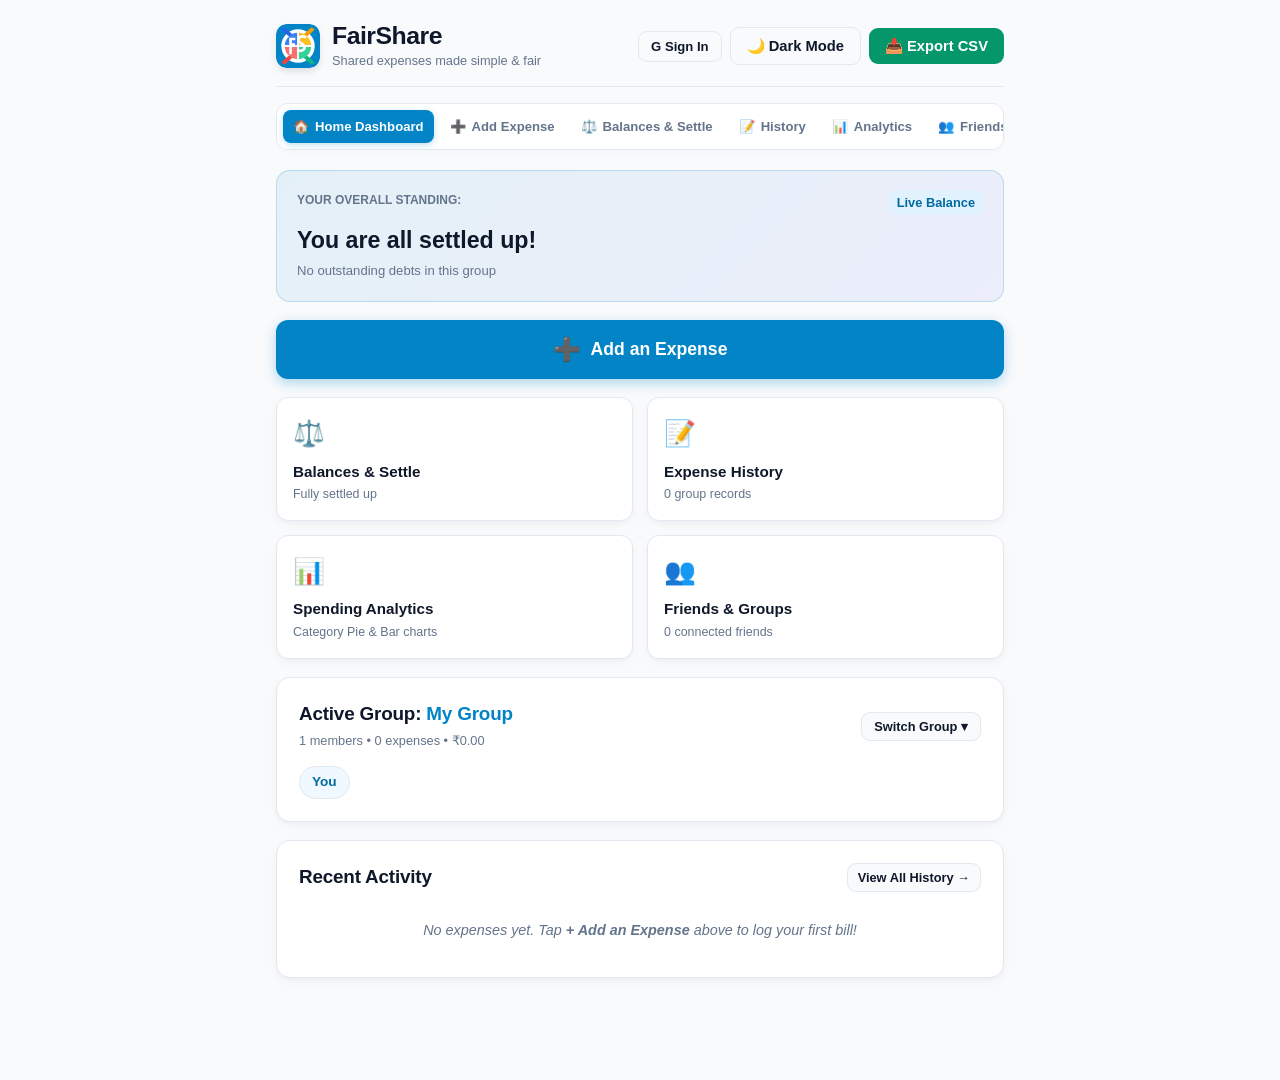
==== commit 63be3652: "Add files via upload" ====
--- a/index.html
+++ b/index.html
@@ -1570,17 +1570,14 @@
     let appState = {
       theme: "light",
       activeGroupId: "group_default",
-      friends: [
-        { id: "f1", name: "Aryan" },
-        { id: "f2", name: "Rahul" }
-      ],
+      friends: [],
       directTransactions: [],
       groups: {
         "group_default": {
           id: "group_default",
           name: "My Group",
           currency: "₹",
-          members: ["You", "Aryan"],
+          members: ["You"],
           simplifyDebts: true,
           transactions: []
         }
@@ -1791,9 +1788,20 @@
         try {
           const parsed = JSON.parse(saved);
           if (parsed.theme) appState.theme = parsed.theme;
-          if (parsed.friends && Array.isArray(parsed.friends)) appState.friends = parsed.friends;
+          if (parsed.friends && Array.isArray(parsed.friends)) {
+            // Clean out sample template mock friends so users only see people they actually connected with
+            appState.friends = parsed.friends.filter(f => f.id !== "f1" && f.id !== "f2" && (f.email || (f.name !== "Aryan" && f.name !== "Rahul")));
+          }
           if (parsed.directTransactions && Array.isArray(parsed.directTransactions)) appState.directTransactions = parsed.directTransactions;
-          if (parsed.groups && Object.keys(parsed.groups).length > 0) appState.groups = parsed.groups;
+          if (parsed.groups && Object.keys(parsed.groups).length > 0) {
+            appState.groups = parsed.groups;
+            Object.values(appState.groups).forEach(g => {
+              if (g.id === "group_default" && (!g.transactions || g.transactions.length === 0)) {
+                g.members = g.members.filter(m => m !== "Aryan" && m !== "Rahul");
+                if (g.members.length === 0) g.members = ["You"];
+              }
+            });
+          }
           if (parsed.activeGroupId && appState.groups[parsed.activeGroupId]) appState.activeGroupId = parsed.activeGroupId;
         } catch (e) {
           console.error("Could not parse saved state:", e);
@@ -4597,4 +4605,4 @@
     checkGroupInviteInURL();
   </script>
 </body>
-</html>
+</html>
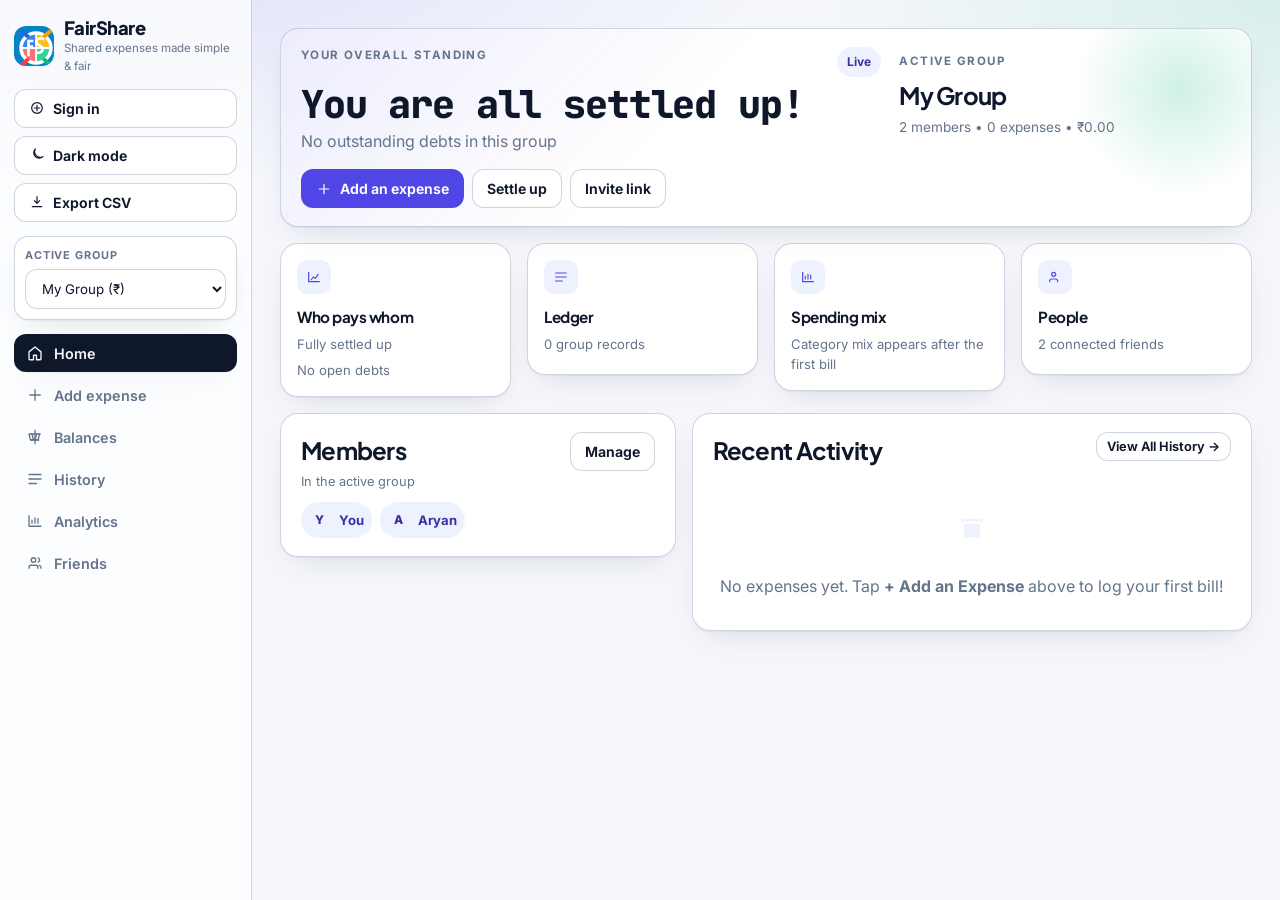
==== commit 76dc6f8f: "Redesign FairShare into a desktop command dock and bento dashboard. Keep the ledger, storage, and in" ====
--- a/index.html
+++ b/index.html
@@ -7,822 +7,10 @@
   <link rel="manifest" href="manifest.json">
   <link rel="icon" type="image/jpeg" href="fairshare_logo.jpg">
   <title>FairShare - Group Expense Tracker</title>
-  <style>
-    :root {
-      --bg: #f8fafc;
-      --card-bg: #ffffff;
-      --nav-bg: #ffffff;
-      --primary: #0284c7;
-      --primary-hover: #0369a1;
-      --accent: #6366f1;
-      --accent-hover: #4f46e5;
-      --success: #16a34a;
-      --success-hover: #15803d;
-      --danger: #ef4444;
-      --danger-hover: #dc2626;
-      --text: #0f172a;
-      --muted: #64748b;
-      --border: #e2e8f0;
-      --input-bg: #ffffff;
-      --box-bg: #f8fafc;
-      --metric-bg: #f8fafc;
-      --table-header-bg: #f1f5f9;
-      --success-bg: #ecfdf5;
-      --success-text: #065f46;
-      --chip-bg: #f0f9ff;
-      --chip-text: #0369a1;
-      --badge-settle: #fef3c7;
-      --badge-settle-text: #b45309;
-      --hover-item: #f1f5f9;
-      --card-shadow: 0 4px 12px -2px rgba(15, 23, 42, 0.05), 0 2px 6px -1px rgba(15, 23, 42, 0.03);
-      --card-shadow-hover: 0 10px 20px -3px rgba(15, 23, 42, 0.08), 0 4px 8px -2px rgba(15, 23, 42, 0.04);
-    }
-
-    [data-theme="dark"] {
-      --bg: #090d16;
-      --card-bg: #131b2e;
-      --nav-bg: #101726;
-      --primary: #38bdf8;
-      --primary-hover: #0ea5e9;
-      --accent: #818cf8;
-      --accent-hover: #6366f1;
-      --text: #f8fafc;
-      --muted: #94a3b8;
-      --border: #232f48;
-      --input-bg: #0d1527;
-      --box-bg: #0d1527;
-      --metric-bg: #0d1527;
-      --table-header-bg: #0d1527;
-      --success-bg: #064e3b;
-      --success-text: #a7f3d0;
-      --chip-bg: #0369a1;
-      --chip-text: #e0f2fe;
-      --badge-settle: #78350f;
-      --badge-settle-text: #fde68a;
-      --hover-item: #1e293b;
-      --card-shadow: 0 4px 12px -2px rgba(0, 0, 0, 0.35);
-      --card-shadow-hover: 0 10px 20px -3px rgba(0, 0, 0, 0.5);
-    }
-
-    * { box-sizing: border-box; }
-
-    body {
-      font-family: -apple-system, BlinkMacSystemFont, "Segoe UI", Roboto, sans-serif;
-      background-color: var(--bg);
-      color: var(--text);
-      max-width: 760px;
-      margin: 0 auto;
-      padding: 16px 16px 84px 16px;
-      line-height: 1.5;
-      transition: background-color 0.3s, color 0.3s;
-      min-height: 100vh;
-    }
-
-    #confetti-canvas {
-      position: fixed;
-      top: 0; left: 0; width: 100vw; height: 100vh;
-      pointer-events: none; z-index: 9999;
-    }
-
-    /* App Header */
-    .app-header {
-      display: flex;
-      justify-content: space-between;
-      align-items: center;
-      padding: 6px 0 16px 0;
-      border-bottom: 1px solid var(--border);
-      margin-bottom: 16px;
-      flex-wrap: wrap;
-      gap: 12px;
-    }
-
-    .brand-group {
-      display: flex;
-      align-items: center;
-      gap: 12px;
-      cursor: pointer;
-    }
-
-    .logo-container {
-      width: 44px;
-      height: 44px;
-      border-radius: 11px;
-      flex-shrink: 0;
-      display: flex;
-      align-items: center;
-      justify-content: center;
-      background: #ffffff;
-      box-shadow: 0 4px 8px -1px rgba(0,0,0,0.12);
-      overflow: hidden;
-    }
-
-    .brand-title {
-      font-size: 1.55rem;
-      font-weight: 800;
-      letter-spacing: -0.02em;
-      margin: 0;
-      line-height: 1.1;
-      color: var(--text);
-    }
-
-    .brand-tagline {
-      font-size: 0.8rem;
-      color: var(--muted);
-      margin: 2px 0 0 0;
-    }
-
-    .header-actions {
-      display: flex;
-      align-items: center;
-      gap: 8px;
-      flex-wrap: wrap;
-    }
-
-    .header-actions .btn {
-      white-space: nowrap;
-    }
-
-    /* Navigation Bars (Top on Desktop, Bottom on Mobile) */
-    .desktop-nav {
-      display: flex;
-      background: var(--card-bg);
-      padding: 6px;
-      border-radius: 12px;
-      border: 1px solid var(--border);
-      margin-bottom: 20px;
-      gap: 6px;
-      box-shadow: 0 2px 4px rgba(0,0,0,0.02);
-      overflow-x: auto;
-    }
-
-    .nav-tab-btn {
-      flex: 1 0 auto;
-      display: flex;
-      align-items: center;
-      justify-content: center;
-      gap: 6px;
-      padding: 9px 10px;
-      border: none;
-      background: transparent;
-      color: var(--muted);
-      border-radius: 8px;
-      font-size: 0.82rem;
-      font-weight: 600;
-      cursor: pointer;
-      transition: all 0.2s ease;
-      text-decoration: none;
-      white-space: nowrap;
-    }
-
-    .nav-tab-btn:hover {
-      background: var(--hover-item);
-      color: var(--text);
-    }
-
-    .nav-tab-btn.active {
-      background: var(--primary);
-      color: #ffffff !important;
-      box-shadow: 0 2px 6px rgba(2, 132, 199, 0.25);
-    }
-
-    .mobile-bottom-nav {
-      display: none;
-      position: fixed;
-      bottom: 0;
-      left: 0;
-      right: 0;
-      height: 64px;
-      background: var(--nav-bg);
-      border-top: 1px solid var(--border);
-      box-shadow: 0 -4px 12px rgba(0,0,0,0.06);
-      z-index: 900;
-      justify-content: space-around;
-      align-items: center;
-      padding: 0 8px;
-    }
-
-    .mobile-nav-item {
-      flex: 1;
-      display: flex;
-      flex-direction: column;
-      align-items: center;
-      justify-content: center;
-      background: none;
-      border: none;
-      color: var(--muted);
-      font-size: 0.62rem;
-      font-weight: 600;
-      cursor: pointer;
-      padding: 6px 0;
-      gap: 2px;
-      transition: color 0.15s;
-      white-space: nowrap;
-    }
-
-    .mobile-nav-item.active {
-      color: var(--primary);
-    }
-
-    .mobile-nav-item .nav-icon {
-      font-size: 1.1rem;
-    }
-
-    .form-error {
-      display: none;
-      color: var(--danger);
-      background: #fef2f2;
-      border: 1px solid #fecaca;
-      border-radius: 8px;
-      padding: 8px 10px;
-      font-size: 0.84rem;
-      font-weight: 600;
-      margin-top: 10px;
-    }
-
-    [data-theme="dark"] .form-error {
-      background: #3f1d1d;
-      border-color: #7f1d1d;
-    }
-
-    @media (max-width: 640px) {
-      .desktop-nav { display: none; }
-      .mobile-bottom-nav { display: flex; }
-      body { padding-bottom: 84px; }
-      .header-actions { width: 100%; }
-    }
-
-    /* Page Navigation Back Bar */
-    .page-back-bar {
-      display: flex;
-      align-items: center;
-      justify-content: space-between;
-      margin-bottom: 16px;
-    }
-
-    .btn-back-home {
-      display: inline-flex;
-      align-items: center;
-      gap: 6px;
-      background: none;
-      border: none;
-      color: var(--primary);
-      font-size: 0.92rem;
-      font-weight: 700;
-      cursor: pointer;
-      padding: 0;
-    }
-    .btn-back-home:hover {
-      text-decoration: underline;
-    }
-
-    /* Screen Pages (Single Page App views) */
-    .app-page {
-      display: none;
-      animation: pageFade 0.2s ease;
-    }
-    .app-page.active {
-      display: block;
-    }
-
-    @keyframes pageFade {
-      from { opacity: 0; transform: translateY(6px); }
-      to { opacity: 1; transform: translateY(0); }
-    }
-
-    /* Cards */
-    .card {
-      background: var(--card-bg);
-      border-radius: 14px;
-      padding: 22px;
-      box-shadow: var(--card-shadow);
-      border: 1px solid var(--border);
-      margin-bottom: 18px;
-      transition: background-color 0.3s, border-color 0.3s;
-    }
-
-    .card-header-row {
-      display: flex;
-      justify-content: space-between;
-      align-items: center;
-      margin-bottom: 14px;
-      flex-wrap: wrap;
-      gap: 8px;
-    }
-
-    h2 {
-      font-size: 1.18rem;
-      font-weight: 700;
-      margin: 0;
-      color: var(--text);
-      letter-spacing: -0.01em;
-    }
-
-    /* Home Dashboard Hero Banner */
-    .home-balance-card {
-      background: linear-gradient(135deg, rgba(2, 132, 199, 0.08), rgba(99, 102, 241, 0.08));
-      border: 1px solid rgba(2, 132, 199, 0.2);
-      border-radius: 14px;
-      padding: 20px;
-      margin-bottom: 18px;
-    }
-
-    .home-hero-btn {
-      width: 100%;
-      background: var(--primary);
-      color: #ffffff !important;
-      border: none;
-      padding: 16px;
-      border-radius: 12px;
-      font-size: 1.1rem;
-      font-weight: 700;
-      display: flex;
-      align-items: center;
-      justify-content: center;
-      gap: 10px;
-      cursor: pointer;
-      box-shadow: 0 4px 12px rgba(2, 132, 199, 0.3);
-      transition: all 0.2s ease;
-      margin-bottom: 18px;
-    }
-    .home-hero-btn:hover {
-      background: var(--primary-hover);
-      transform: translateY(-2px);
-      box-shadow: 0 6px 16px rgba(2, 132, 199, 0.4);
-    }
-
-    /* Dashboard Quick Cards Grid */
-    .dashboard-grid {
-      display: grid;
-      grid-template-columns: 1fr 1fr;
-      gap: 14px;
-      margin-bottom: 18px;
-    }
-
-    .dash-card {
-      background: var(--card-bg);
-      border: 1px solid var(--border);
-      border-radius: 12px;
-      padding: 16px;
-      cursor: pointer;
-      transition: all 0.2s ease;
-      box-shadow: var(--card-shadow);
-      display: flex;
-      flex-direction: column;
-      justify-content: space-between;
-    }
-    .dash-card:hover {
-      transform: translateY(-2px);
-      box-shadow: var(--card-shadow-hover);
-      border-color: var(--primary);
-    }
-
-    .dash-card-icon {
-      font-size: 1.6rem;
-      margin-bottom: 8px;
-    }
-    .dash-card-title {
-      font-weight: 700;
-      font-size: 0.95rem;
-      color: var(--text);
-      margin-bottom: 2px;
-    }
-    .dash-card-desc {
-      font-size: 0.78rem;
-      color: var(--muted);
-    }
-
-    .form-group { margin-bottom: 14px; }
-    .form-row { display: flex; gap: 12px; }
-    .form-row .form-group { flex: 1; }
-
-    label {
-      display: block;
-      font-weight: 600;
-      font-size: 0.85rem;
-      margin-bottom: 6px;
-    }
-
-    input, select {
-      width: 100%;
-      padding: 10px 14px;
-      border: 1px solid var(--border);
-      border-radius: 9px;
-      font-size: 0.95rem;
-      background: var(--input-bg);
-      color: var(--text);
-      transition: border-color 0.2s, box-shadow 0.2s, background-color 0.2s;
-    }
-
-    input:focus, select:focus {
-      outline: none;
-      border-color: var(--primary);
-      box-shadow: 0 0 0 3px rgba(2, 132, 199, 0.18);
-    }
-
-    .btn {
-      background: var(--primary);
-      color: #ffffff;
-      border: none;
-      padding: 9px 16px;
-      font-size: 0.92rem;
-      font-weight: 600;
-      border-radius: 9px;
-      cursor: pointer;
-      transition: background-color 0.2s, transform 0.15s ease;
-      display: inline-flex;
-      align-items: center;
-      gap: 6px;
-      justify-content: center;
-      text-decoration: none;
-    }
-    .btn:hover {
-      background: var(--primary-hover);
-      transform: translateY(-1px);
-    }
-    .btn:active { transform: translateY(0); }
-
-    [data-theme="dark"] .btn { color: #090d16; }
-
-    .btn-secondary {
-      background: var(--box-bg);
-      color: var(--text);
-      border: 1px solid var(--border);
-    }
-    .btn-secondary:hover { background: var(--hover-item); }
-
-    .btn-settle {
-      background: var(--accent);
-      color: #ffffff !important;
-    }
-    .btn-settle:hover { background: var(--accent-hover); }
-
-    .btn-export {
-      background: #059669;
-      color: #ffffff !important;
-    }
-    .btn-export:hover { background: #047857; }
-
-    .btn-friends {
-      background: #7c3aed;
-      color: #ffffff !important;
-    }
-    .btn-friends:hover { background: #6d28d9; }
-
-    .btn-icon {
-      background: var(--box-bg);
-      border: 1px solid var(--border);
-      color: var(--text);
-      padding: 8px 12px;
-      border-radius: 9px;
-      cursor: pointer;
-      font-size: 0.85rem;
-      font-weight: 600;
-      display: inline-flex;
-      align-items: center;
-      gap: 6px;
-      transition: background-color 0.2s;
-    }
-    .btn-icon:hover {
-      background: var(--hover-item);
-    }
-
-    .btn-block { width: 100%; padding: 12px; font-size: 1rem; }
-
-    /* Presets & Badges */
-    .preset-container {
-      display: flex; gap: 6px; flex-wrap: wrap; margin-top: 6px; margin-bottom: 12px;
-    }
-    .preset-btn {
-      background: var(--box-bg); border: 1px solid var(--border); color: var(--muted);
-      font-size: 0.78rem; padding: 4px 10px; border-radius: 14px; cursor: pointer;
-      font-weight: 500; transition: all 0.15s ease;
-    }
-    .preset-btn:hover {
-      background: var(--primary); color: #ffffff; border-color: var(--primary); transform: scale(1.03);
-    }
-
-    .cat-badge {
-      font-size: 0.72rem; font-weight: 600; padding: 2px 6px; border-radius: 6px;
-      margin-left: 6px; display: inline-flex; align-items: center; gap: 3px;
-    }
-    .cat-badge-auto { background: #e0f2fe; color: #0369a1; }
-    [data-theme="dark"] .cat-badge-auto { background: #0369a1; color: #e0f2fe; }
-    .cat-badge-manual { background: #f1f5f9; color: var(--muted); }
-    [data-theme="dark"] .cat-badge-manual { background: #1e293b; color: var(--muted); }
-
-    /* Group Bar */
-    .group-bar {
-      display: flex; align-items: center; justify-content: space-between;
-      background: var(--box-bg); padding: 10px 14px; border-radius: 10px;
-      border: 1px solid var(--border); margin-bottom: 14px; flex-wrap: wrap; gap: 10px;
-    }
-    .group-select-wrapper {
-      display: flex; align-items: center; gap: 8px; flex: 1; min-width: 220px;
-    }
-
-    /* Tabs inside cards */
-    .tab-group {
-      display: flex; background: var(--box-bg); padding: 4px; border-radius: 9px;
-      gap: 4px; margin-bottom: 14px; border: 1px solid var(--border);
-    }
-    .tab-btn {
-      flex: 1; padding: 8px; font-size: 0.85rem; font-weight: 600; border: none;
-      background: transparent; color: var(--muted); border-radius: 7px; cursor: pointer;
-      transition: all 0.2s; text-align: center;
-    }
-    .tab-btn.active {
-      background: var(--card-bg); color: var(--primary); box-shadow: 0 2px 4px rgba(0,0,0,0.06);
-    }
-
-    /* Chips */
-    .chip-container {
-      display: flex; flex-wrap: wrap; gap: 8px; margin-top: 8px;
-    }
-    .chip {
-      background: var(--chip-bg); color: var(--chip-text); padding: 5px 12px;
-      border-radius: 20px; font-size: 0.85rem; font-weight: 600;
-      display: inline-flex; align-items: center; gap: 8px; border: 1px solid var(--border);
-    }
-    .chip-remove {
-      cursor: pointer; color: var(--chip-text); font-weight: bold; font-size: 1rem;
-      border: none; background: none; padding: 0; line-height: 1;
-    }
-    .chip-remove:hover { color: var(--danger); }
-
-    /* Breakdown Box */
-    .split-breakdown-box {
-      background: var(--box-bg); border: 1px solid var(--border); border-radius: 10px;
-      padding: 14px; margin-bottom: 14px;
-    }
-    .split-row {
-      display: flex; align-items: center; justify-content: space-between;
-      padding: 6px 0; gap: 12px;
-    }
-    .split-row input[type="number"] { width: 110px; padding: 6px 8px; font-size: 0.9rem; }
-    .split-row label { margin-bottom: 0; font-weight: 500; display: flex; align-items: center; gap: 8px; cursor: pointer; }
-
-    .split-validation-msg { font-size: 0.82rem; font-weight: 600; margin-top: 8px; }
-    .msg-valid { color: #16a34a; }
-    .msg-invalid { color: #dc2626; }
-
-    /* Metrics Grid */
-    .summary-grid {
-      display: grid; grid-template-columns: repeat(3, 1fr); gap: 10px; margin-bottom: 14px;
-    }
-    .metric-box {
-      background: var(--metric-bg); padding: 14px 10px; border-radius: 10px;
-      text-align: center; border: 1px solid var(--border); transition: transform 0.2s;
-    }
-    .metric-box:hover { transform: translateY(-2px); }
-    .metric-label { font-size: 0.72rem; text-transform: uppercase; letter-spacing: 0.05em; color: var(--muted); font-weight: 600; }
-    .metric-val { font-size: 1.25rem; font-weight: 800; color: var(--text); margin-top: 4px; }
-
-    /* Member Spend Table */
-    .member-spend-table {
-      width: 100%; border-collapse: collapse; margin-top: 10px; font-size: 0.875rem;
-    }
-    .member-spend-table th {
-      text-align: left; padding: 10px 12px; background: var(--table-header-bg);
-      color: var(--muted); font-weight: 600; font-size: 0.78rem;
-      text-transform: uppercase; letter-spacing: 0.05em; border-bottom: 1px solid var(--border);
-    }
-    .member-spend-table td { padding: 10px 12px; border-bottom: 1px solid var(--border); }
-    .member-spend-table tr:last-child td { border-bottom: none; }
-
-    /* Toggle Simplify */
-    .toggle-row {
-      display: flex; align-items: center; justify-content: space-between;
-      background: var(--box-bg); padding: 12px 14px; border-radius: 10px;
-      border: 1px solid var(--border); margin-bottom: 14px;
-    }
-    .toggle-desc { font-size: 0.85rem; color: var(--muted); margin-top: 2px; }
-
-    .switch { position: relative; display: inline-block; width: 46px; height: 24px; }
-    .switch input { opacity: 0; width: 0; height: 0; }
-    .slider {
-      position: absolute; cursor: pointer; top: 0; left: 0; right: 0; bottom: 0;
-      background-color: #cbd5e1; transition: .3s; border-radius: 24px;
-    }
-    .slider:before {
-      position: absolute; content: ""; height: 18px; width: 18px; left: 3px; bottom: 3px;
-      background-color: white; transition: .3s; border-radius: 50%;
-    }
-    input:checked + .slider { background-color: var(--primary); }
-    input:checked + .slider:before { transform: translateX(22px); }
-
-    /* Settlement Card */
-    .settlement-card {
-      background: var(--success-bg); border: 1px solid rgba(22, 101, 52, 0.25);
-      border-radius: 10px; padding: 16px; margin-top: 14px;
-    }
-    .settlement-header { display: flex; justify-content: space-between; align-items: center; margin-bottom: 10px; }
-    .settlement-title { font-weight: 700; color: var(--success-text); font-size: 0.85rem; text-transform: uppercase; letter-spacing: 0.05em; }
-    .settlement-list { list-style: none; padding: 0; margin: 0; }
-    .settlement-item {
-      display: flex; justify-content: space-between; align-items: center;
-      padding: 10px 0; border-bottom: 1px dashed rgba(22, 101, 52, 0.2);
-      font-size: 0.95rem; color: var(--success-text);
-    }
-    .settlement-item:last-child { border-bottom: none; }
-
-    .btn-quick-settle {
-      background: #16a34a; color: white !important; border: none; font-size: 0.8rem; font-weight: 600;
-      padding: 5px 12px; border-radius: 7px; cursor: pointer; transition: all 0.2s;
-    }
-    .btn-quick-settle:hover { background: #15803d; transform: scale(1.05); }
-
-    .settle-up-box {
-      background: #fffbeb; border: 1px solid #fde68a; border-radius: 10px;
-      padding: 16px; margin-bottom: 16px; display: none;
-    }
-    [data-theme="dark"] .settle-up-box { background: #451a03; border-color: #78350f; }
-    .settle-up-box.active { display: block; }
-
-    
-    /* Friend Request & Approval System */
-    .nav-badge {
-      background: #ef4444; color: #fff; font-size: 0.7rem; font-weight: 700;
-      padding: 2px 7px; border-radius: 999px; margin-left: 6px; vertical-align: middle;
-      box-shadow: 0 2px 5px rgba(239,68,68,0.4);
-    }
-    .nav-badge-mobile {
-      position: absolute; top: -4px; right: -8px; background: #ef4444; color: #fff;
-      font-size: 0.65rem; font-weight: 700; padding: 1px 5px; border-radius: 999px;
-    }
-    .badge-count {
-      background: #ef4444; color: white; padding: 2px 8px; border-radius: 12px;
-      font-size: 0.75rem; font-weight: 700; vertical-align: middle; margin-left: 6px;
-    }
-    .incoming-request-card {
-      display: flex; justify-content: space-between; align-items: center; gap: 12px;
-      background: var(--box-bg); border: 2px solid #3b82f6; border-radius: 10px;
-      padding: 14px 16px; margin-bottom: 10px; flex-wrap: wrap;
-      box-shadow: 0 4px 12px rgba(59,130,246,0.12);
-    }
-    [data-theme="dark"] .incoming-request-card {
-      border-color: #60a5fa; background: #1e293b;
-    }
-    .request-avatar {
-      width: 38px; height: 38px; border-radius: 50%; background: #dbeafe; color: #1d4ed8;
-      display: flex; align-items: center; justify-content: center; font-size: 1.1rem; flex-shrink: 0;
-    }
-    [data-theme="dark"] .request-avatar { background: #1e3a8a; color: #bfdbfe; }
-    .request-info { display: flex; align-items: center; gap: 12px; flex: 1; min-width: 200px; }
-    .request-actions { display: flex; gap: 8px; align-items: center; }
-    .btn-approve {
-      background: #10b981; color: white; border: none; padding: 7px 14px;
-      border-radius: 8px; font-weight: 600; font-size: 0.82rem; cursor: pointer;
-      transition: background 0.15s;
-    }
-    .btn-approve:hover { background: #059669; }
-    .btn-decline {
-      background: transparent; color: #ef4444; border: 1px solid #ef4444; padding: 7px 12px;
-      border-radius: 8px; font-weight: 600; font-size: 0.82rem; cursor: pointer;
-      transition: all 0.15s;
-    }
-    .btn-decline:hover { background: #fee2e2; }
-    .request-pending-pill {
-      display: inline-block; background: #fef3c7; color: #b45309;
-      padding: 2px 7px; border-radius: 4px; font-size: 0.72rem; font-weight: 600; margin-top: 3px;
-    }
-    [data-theme="dark"] .request-pending-pill { background: #78350f; color: #fde68a; }
-    .approved-pill {
-      background: #d1fae5; color: #047857; padding: 2px 6px; border-radius: 4px;
-      font-size: 0.7rem; font-weight: 700; text-transform: uppercase; margin-left: 6px;
-    }
-    [data-theme="dark"] .approved-pill { background: #064e3b; color: #a7f3d0; }
-    .outgoing-request-row {
-      display: flex; align-items: center; justify-content: space-between;
-      padding: 10px 14px; background: var(--box-bg); border-radius: 8px;
-      border: 1px dashed var(--border); margin-bottom: 8px;
-    }
-
-    /* Friends UI */
-    .friends-list-container {
-      display: flex; flex-direction: column; gap: 8px; margin-top: 12px; max-height: 240px; overflow-y: auto;
-    }
-    .friend-row {
-      display: flex; align-items: center; justify-content: space-between;
-      padding: 10px 14px; background: var(--box-bg); border-radius: 8px; border: 1px solid var(--border);
-    }
-    .friend-code-badge {
-      background: #ede9fe; color: #6d28d9; padding: 3px 8px; border-radius: 6px; font-family: monospace; font-size: 0.85rem; font-weight: 700;
-    }
-    [data-theme="dark"] .friend-code-badge { background: #4c1d95; color: #ddd6fe; }
-
-    /* History & Filter Bar */
-    .filter-search-container {
-      display: flex; gap: 10px; margin-bottom: 12px; flex-wrap: wrap;
-    }
-    .search-input-wrapper { flex: 2; min-width: 200px; }
-    .member-filter-wrapper { flex: 1; min-width: 140px; }
-
-    .transaction-list { list-style: none; padding: 0; margin: 0; }
-    .transaction-item {
-      display: flex; justify-content: space-between; align-items: center;
-      padding: 12px 14px; border-bottom: 1px solid var(--border);
-      border-radius: 10px; cursor: pointer; transition: background-color 0.15s, transform 0.15s;
-    }
-    .transaction-item:hover { background-color: var(--hover-item); transform: translateX(2px); }
-    .transaction-item:last-child { border-bottom: none; }
-
-    .item-desc { font-weight: 600; font-size: 0.95rem; display: flex; align-items: center; gap: 8px; flex-wrap: wrap; }
-    .item-subtext { font-size: 0.8rem; color: var(--muted); margin-top: 2px; }
-
-    .badge-category {
-      background: var(--box-bg); color: var(--text); border: 1px solid var(--border);
-      font-size: 0.72rem; font-weight: 600; padding: 2px 7px; border-radius: 6px;
-      display: inline-flex; align-items: center; gap: 4px;
-    }
-    .badge-settlement {
-      background: var(--badge-settle); color: var(--badge-settle-text); font-size: 0.72rem;
-      font-weight: 700; padding: 2px 8px; border-radius: 12px; text-transform: uppercase;
-    }
-    .badge-split-type {
-      background: var(--box-bg); color: var(--muted); border: 1px solid var(--border);
-      font-size: 0.72rem; font-weight: 600; padding: 2px 6px; border-radius: 6px;
-    }
-    .badge-receipt {
-      background: #e0e7ff; color: #4338ca; font-size: 0.72rem; font-weight: 600;
-      padding: 2px 6px; border-radius: 6px;
-    }
-    [data-theme="dark"] .badge-receipt { background: #312e81; color: #c7d2fe; }
-
-    .item-right { display: flex; align-items: center; gap: 12px; }
-    .item-amount { font-weight: 700; font-size: 1rem; }
-
-    .btn-delete {
-      background: transparent; border: none; color: #94a3b8; cursor: pointer;
-      font-size: 1.1rem; padding: 4px; border-radius: 4px; transition: color 0.2s, transform 0.15s;
-    }
-    .btn-delete:hover { color: var(--danger); transform: scale(1.15); }
-
-    .empty-state {
-      text-align: center; color: var(--muted); padding: 24px 0; font-style: italic; font-size: 0.9rem;
-    }
-
-    /* Modal Backdrop */
-    .modal-backdrop {
-      position: fixed; top: 0; left: 0; right: 0; bottom: 0;
-      background: rgba(15, 23, 42, 0.7); display: none;
-      align-items: center; justify-content: center; z-index: 1000;
-      padding: 16px; backdrop-filter: blur(4px);
-    }
-    .modal-backdrop.active { display: flex; }
-    .modal-content {
-      background: var(--card-bg); border-radius: 16px; width: 100%; max-width: 540px;
-      padding: 24px; box-shadow: 0 20px 25px -5px rgba(0, 0, 0, 0.3);
-      position: relative; max-height: 90vh; overflow-y: auto; border: 1px solid var(--border);
-      animation: modalSlide 0.2s ease;
-    }
-    @keyframes modalSlide {
-      from { transform: translateY(16px); opacity: 0; }
-      to { transform: translateY(0); opacity: 1; }
-    }
-    .modal-close {
-      position: absolute; top: 16px; right: 16px; background: none; border: none;
-      font-size: 1.4rem; color: var(--muted); cursor: pointer; line-height: 1;
-    }
-    .modal-close:hover { color: var(--danger); }
-
-    .receipt-preview-box {
-      margin-top: 14px; border: 1px solid var(--border); border-radius: 10px;
-      overflow: hidden; background: #000000; text-align: center;
-    }
-    .receipt-preview-box img {
-      max-width: 100%; max-height: 280px; object-fit: contain; display: block; margin: 0 auto; cursor: zoom-in;
-    }
-
-    /* Charts */
-    .chart-container {
-      display: flex; flex-direction: column; align-items: center; margin-top: 14px;
-    }
-    .chart-wrapper {
-      display: flex; align-items: center; justify-content: center; gap: 24px; width: 100%; flex-wrap: wrap;
-    }
-    #chart-visual {
-      width: 100%;
-      min-width: 220px;
-      flex: 1 1 240px;
-    }
-    .chart-legend {
-      display: flex; flex-direction: column; gap: 6px; min-width: 180px;
-    }
-    .legend-item {
-      display: flex; align-items: center; justify-content: space-between;
-      font-size: 0.82rem; gap: 12px; padding: 4px 6px; border-radius: 6px; transition: background-color 0.15s;
-    }
-    .legend-item:hover { background-color: var(--hover-item); }
-    .legend-color-dot {
-      width: 12px; height: 12px; border-radius: 3px; display: inline-block; margin-right: 6px;
-    }
-    .pie-slice {
-      transition: transform 0.2s ease, opacity 0.2s ease; cursor: pointer;
-    }
-    .pie-slice:hover {
-      opacity: 0.85; transform: scale(1.03); transform-origin: center;
-    }
-  </style>
+  <link rel="preconnect" href="https://fonts.googleapis.com">
+  <link rel="preconnect" href="https://fonts.gstatic.com" crossorigin>
+  <link href="https://fonts.googleapis.com/css2?family=Inter:wght@400;500;600;700&family=JetBrains+Mono:wght@500;600;700&family=Plus+Jakarta+Sans:wght@600;700;800&display=swap" rel="stylesheet">
+  <link rel="stylesheet" href="fairshare.css">
   <!-- Firebase SDKs (Official Google CDNs) -->
   <script src="https://www.gstatic.com/firebasejs/10.8.0/firebase-app-compat.js"></script>
   <script src="https://www.gstatic.com/firebasejs/10.8.0/firebase-auth-compat.js"></script>
@@ -833,6 +21,8 @@
 
   <canvas id="confetti-canvas"></canvas>
 
+  <div class="app-shell">
+  <aside class="command-dock">
   <!-- App Header -->
   <header class="app-header">
     <div class="brand-group" onclick="navigateTo('home')">
@@ -860,50 +50,80 @@
 
     <!-- Action Buttons -->
     <div class="header-actions">
-      <button type="button" id="btn-google-auth" class="btn btn-secondary" onclick="handleAuthClick()" style="font-size:0.82rem; padding:7px 12px;">
-        <span id="auth-btn-label">G Sign In</span>
+      <button type="button" id="btn-google-auth" class="btn btn-secondary" onclick="handleAuthClick()">
+        <svg viewBox="0 0 24 24" aria-hidden="true"><circle cx="12" cy="12" r="8"/><path d="M12 8v8M8 12h8"/></svg>
+        <span id="auth-btn-label">Sign in</span>
       </button>
       <button type="button" id="btn-theme-toggle" class="btn btn-secondary">
-        <span id="theme-btn-text">🌙 Dark Mode</span>
+        <svg viewBox="0 0 24 24" aria-hidden="true"><path d="M21 14.5A8.5 8.5 0 0 1 9.5 3 7 7 0 1 0 21 14.5z"/></svg>
+        <span id="theme-btn-text">Dark mode</span>
       </button>
       <button type="button" id="btn-export-csv" class="btn btn-export" title="Export entire ledger to CSV">
-        <span>📥 Export CSV</span>
+        <svg viewBox="0 0 24 24" aria-hidden="true"><path d="M12 4v10M8 10l4 4 4-4"/><path d="M5 19h14"/></svg>
+        <span class="label-long">Export CSV</span>
       </button>
     </div>
   </header>
 
-  <!-- Desktop Navigation Bar (Top) -->
-  <nav class="desktop-nav">
+  <div class="dock-group">
+    <label for="group-selector">Active group</label>
+    <select id="group-selector"></select>
+  </div>
+
+  <nav class="desktop-nav" aria-label="Primary">
     <button type="button" class="nav-tab-btn active" data-page="home" onclick="navigateTo('home')">
-      <span>🏠</span> Home Dashboard
+      <svg viewBox="0 0 24 24"><path d="M4 10.5 12 4l8 6.5V20a1 1 0 0 1-1 1h-5v-6H10v6H5a1 1 0 0 1-1-1z"/></svg>
+      Home
     </button>
     <button type="button" class="nav-tab-btn" data-page="add-expense" onclick="navigateTo('add-expense')">
-      <span>➕</span> Add Expense
+      <svg viewBox="0 0 24 24"><path d="M12 5v14M5 12h14"/></svg>
+      Add expense
     </button>
     <button type="button" class="nav-tab-btn" data-page="balances" onclick="navigateTo('balances')">
-      <span>⚖️</span> Balances & Settle
+      <svg viewBox="0 0 24 24"><path d="M12 3v18M5 8h14M7 16h10"/><path d="M4 8l2 8h4L8 8M14 8l-2 8h4l2-8"/></svg>
+      Balances
     </button>
     <button type="button" class="nav-tab-btn" data-page="history" onclick="navigateTo('history')">
-      <span>📝</span> History
+      <svg viewBox="0 0 24 24"><path d="M4 6h16M4 12h16M4 18h10"/></svg>
+      History
     </button>
     <button type="button" class="nav-tab-btn" data-page="analytics" onclick="navigateTo('analytics')">
-      <span>📊</span> Analytics
+      <svg viewBox="0 0 24 24"><path d="M4 19V5M4 19h16"/><path d="M8 15v-4M12 15V8M16 15v-6"/></svg>
+      Analytics
     </button>
     <button type="button" class="nav-tab-btn" data-page="friends" onclick="navigateTo('friends')">
-      <span>👥</span> Friends & Groups <span id="desktop-requests-badge" class="nav-badge" style="display:none;">0</span>
+      <svg viewBox="0 0 24 24"><path d="M16 19v-1a3 3 0 0 0-3-3H7a3 3 0 0 0-3 3v1"/><circle cx="10" cy="8" r="3"/><path d="M20 19v-1a3 3 0 0 0-2.2-2.9M16 5.1a3 3 0 0 1 0 5.8"/></svg>
+      Friends <span id="desktop-requests-badge" class="nav-badge" style="display:none;">0</span>
     </button>
   </nav>
+  </aside>
+  <main class="workspace">
 
   <!-- ================= PAGE 1: HOME DASHBOARD ================= -->
   <section id="page-home" class="app-page active">
     <!-- Executive Standing Banner -->
     <div class="home-balance-card">
-      <div style="display:flex; justify-content:space-between; align-items:flex-start; margin-bottom: 8px;">
-        <span style="font-size:0.75rem; text-transform:uppercase; font-weight:700; color:var(--muted);">Your Overall Standing:</span>
-        <span id="home-standing-badge" style="font-size:0.8rem; font-weight:700; padding:2px 8px; border-radius:6px; background:#e0f2fe; color:#0369a1;">Live Balance</span>
-      </div>
-      <div id="home-standing-text" style="font-size:1.45rem; font-weight:800; color:var(--text); margin-bottom:4px;">All settled up!</div>
-      <div id="home-standing-sub" style="font-size:0.82rem; color:var(--muted);">You neither owe nor are owed money in the active group.</div>
+      <div>
+        <div style="display:flex; justify-content:space-between; align-items:flex-start; gap:12px;">
+          <span class="eyebrow">Your overall standing</span>
+          <span id="home-standing-badge">Live</span>
+        </div>
+        <div id="home-standing-text">All settled up!</div>
+        <div id="home-standing-sub">You neither owe nor are owed money in the active group.</div>
+        <div class="hero-actions">
+          <button type="button" class="btn" onclick="navigateTo('add-expense')">
+            <svg viewBox="0 0 24 24"><path d="M12 5v14M5 12h14"/></svg>
+            Add an expense
+          </button>
+          <button type="button" class="btn btn-secondary" onclick="navigateTo('balances')">Settle up</button>
+          <button type="button" class="btn btn-secondary" onclick="shareGroupInvite()">Invite link</button>
+        </div>
+      </div>
+      <div>
+        <span class="eyebrow">Active group</span>
+        <h2 style="margin:6px 0 4px;"> <span id="home-group-name">My Group</span></h2>
+        <div id="home-group-stats" style="color:var(--muted); font-size:0.85rem;">0 expenses</div>
+      </div>
     </div>
 
     <!-- Front & Center Primary Action Button -->
@@ -914,52 +134,44 @@
     <!-- Quick Navigation Cards Grid -->
     <div class="dashboard-grid">
       <div class="dash-card" onclick="navigateTo('balances')">
-        <div class="dash-card-icon">⚖️</div>
-        <div>
-          <div class="dash-card-title">Balances & Settle</div>
-          <div class="dash-card-desc" id="dash-settle-desc">Review who owes whom & settle debts</div>
-        </div>
+        <div class="icon-badge"><svg viewBox="0 0 24 24"><path d="M4 19V5M4 19h16"/><path d="M8 16l3-4 3 2 4-6"/></svg></div>
+        <div class="dash-card-title">Who pays whom</div>
+        <div class="dash-card-desc" id="dash-settle-desc">Review who owes whom</div>
+        <div id="home-debt-preview"></div>
       </div>
 
       <div class="dash-card" onclick="navigateTo('history')">
-        <div class="dash-card-icon">📝</div>
-        <div>
-          <div class="dash-card-title">Expense History</div>
-          <div class="dash-card-desc" id="dash-history-desc">0 transactions recorded</div>
-        </div>
+        <div class="icon-badge"><svg viewBox="0 0 24 24"><path d="M4 6h16M4 12h16M4 18h10"/></svg></div>
+        <div class="dash-card-title">Ledger</div>
+        <div class="dash-card-desc" id="dash-history-desc">0 transactions recorded</div>
       </div>
 
       <div class="dash-card" onclick="navigateTo('analytics')">
-        <div class="dash-card-icon">📊</div>
-        <div>
-          <div class="dash-card-title">Spending Analytics</div>
-          <div class="dash-card-desc">Category Pie & Bar charts</div>
-        </div>
+        <div class="icon-badge"><svg viewBox="0 0 24 24"><path d="M4 19V5M4 19h16"/><path d="M8 15v-4M12 15V8M16 15v-6"/></svg></div>
+        <div class="dash-card-title">Spending mix</div>
+        <div class="dash-card-desc" id="dash-analytics-desc">Category mix appears after the first bill</div>
       </div>
 
       <div class="dash-card" onclick="navigateTo('friends')">
-        <div class="dash-card-icon">👥</div>
-        <div>
-          <div class="dash-card-title">Friends & Groups</div>
-          <div class="dash-card-desc" id="dash-friends-desc">Manage groups & connected friends</div>
-        </div>
+        <div class="icon-badge"><svg viewBox="0 0 24 24"><path d="M16 19v-1a3 3 0 0 0-3-3H7a3 3 0 0 0-3 3v1"/><circle cx="10" cy="8" r="3"/></svg></div>
+        <div class="dash-card-title">People</div>
+        <div class="dash-card-desc" id="dash-friends-desc">Manage groups and friends</div>
       </div>
     </div>
 
     <!-- Active Group Card -->
-    <div class="card">
+    <div class="card home-members-card">
       <div class="card-header-row">
         <div>
-          <h2 style="margin:0;">Active Group: <span id="home-group-name" style="color:var(--primary);">My Group</span></h2>
-          <span style="font-size:0.8rem; color:var(--muted);" id="home-group-stats">3 members • ₹0.00 spent</span>
-        </div>
-        <button type="button" class="btn btn-secondary" onclick="navigateTo('friends')" style="padding:6px 12px; font-size:0.8rem;">Switch Group ▾</button>
+          <h2 style="margin:0;">Members</h2>
+          <span style="font-size:0.8rem; color:var(--muted);">In the active group</span>
+        </div>
+        <button type="button" class="btn btn-secondary" onclick="navigateTo('friends')">Manage</button>
       </div>
       <div id="home-members-chips" class="chip-container"></div>
     </div>
 
-    <!-- Recent Activity Preview -->
-    <div class="card">
+    <div class="card home-recent-card">
       <div class="card-header-row">
         <h2 style="margin:0;">Recent Activity</h2>
         <button type="button" class="btn btn-secondary" onclick="navigateTo('history')" style="padding:6px 10px; font-size:0.8rem;">View All History →</button>
@@ -979,29 +191,29 @@
     <div class="card">
       <h2 id="form-heading" style="margin-bottom:14px;">Add an Expense</h2>
 
-      <!-- Quick Presets -->
-      <div style="display: flex; align-items: center; gap: 8px; flex-wrap: wrap; margin-bottom: 12px;">
-        <span style="font-size: 0.78rem; font-weight: 600; color: var(--muted);">Quick Presets:</span>
-        <div class="preset-container" style="margin: 0;">
-          <button type="button" class="preset-btn" onclick="applyPreset('Chai & Snacks', 'Food')">☕ Chai & Snacks</button>
-          <button type="button" class="preset-btn" onclick="applyPreset('Dinner', 'Food')">🍕 Dinner</button>
-          <button type="button" class="preset-btn" onclick="applyPreset('Uber / Auto Ride', 'Transport')">🚕 Auto / Cab</button>
-          <button type="button" class="preset-btn" onclick="applyPreset('Grocery Run', 'Groceries')">🛒 Groceries</button>
-          <button type="button" class="preset-btn" onclick="applyPreset('Movie Tickets', 'Entertainment')">🍿 Movie</button>
-          <button type="button" class="preset-btn" onclick="applyPreset('WiFi & Electricity', 'Utilities')">💡 Bills</button>
+      <div class="form-group amount-stage">
+        <label for="amount">Amount (<span class="currency-label">₹</span>)</label>
+        <input type="number" id="amount" step="0.01" min="0.01" placeholder="0.00" required inputmode="decimal">
+      </div>
+
+      <div style="margin-bottom: 14px;">
+        <span class="eyebrow">Quick presets</span>
+        <div class="preset-container" style="margin-top: 8px;">
+          <button type="button" class="preset-btn" onclick="applyPreset('Chai & Snacks', 'Food')">Chai</button>
+          <button type="button" class="preset-btn" onclick="applyPreset('Dinner', 'Food')">Dinner</button>
+          <button type="button" class="preset-btn" onclick="applyPreset('Uber / Auto Ride', 'Transport')">Cab</button>
+          <button type="button" class="preset-btn" onclick="applyPreset('Grocery Run', 'Groceries')">Groceries</button>
+          <button type="button" class="preset-btn" onclick="applyPreset('Movie Tickets', 'Entertainment')">Movie</button>
+          <button type="button" class="preset-btn" onclick="applyPreset('WiFi & Electricity', 'Utilities')">Bills</button>
         </div>
       </div>
 
       <!-- Expense Type Toggle: Group vs 1-on-1 Direct Friend -->
       <div style="margin-bottom: 16px;">
         <label style="font-size:0.8rem; font-weight:700; color:var(--muted); text-transform:uppercase; margin-bottom:6px; display:block;">Split Expense With:</label>
-        <div style="display:flex; gap:8px; background:var(--box-bg); padding:4px; border-radius:10px; border:1px solid var(--border);">
-          <button type="button" id="btn-scope-group" class="btn" onclick="setExpenseScope('group')" style="flex:1; padding:8px 12px; font-size:0.85rem; font-weight:600; background:var(--primary); color:white; border:none; border-radius:8px;">
-            👥 Group Expense
-          </button>
-          <button type="button" id="btn-scope-friend" class="btn" onclick="setExpenseScope('friend')" style="flex:1; padding:8px 12px; font-size:0.85rem; font-weight:600; background:transparent; color:var(--text); border:none; border-radius:8px;">
-            👤 1-on-1 with a Friend
-          </button>
+        <div class="scope-toggle">
+          <button type="button" id="btn-scope-group" class="btn is-on" onclick="setExpenseScope('group')">Group expense</button>
+          <button type="button" id="btn-scope-friend" class="btn" onclick="setExpenseScope('friend')">1-on-1 with a friend</button>
         </div>
       </div>
 
@@ -1033,25 +245,21 @@
           <div class="form-group" style="flex: 1;">
             <label for="category-select" style="display: flex; align-items: center;">
               <span>Category</span>
-              <span id="cat-detect-badge" class="cat-badge cat-badge-auto" style="display:none;">✨ Auto</span>
+              <span id="cat-detect-badge" class="cat-badge cat-badge-auto" style="display:none;">Auto</span>
             </label>
             <select id="category-select">
-              <option value="Food">🍔 Food & Dining</option>
-              <option value="Transport">🚕 Transport & Fuel</option>
-              <option value="Stay">🏨 Stay & Hotel</option>
-              <option value="Groceries">🛒 Groceries & Market</option>
-              <option value="Entertainment">🎬 Entertainment</option>
-              <option value="Utilities">💡 Utilities & Bills</option>
-              <option value="Other">📦 Other</option>
+              <option value="Food">Food & Dining</option>
+              <option value="Transport">Transport & Fuel</option>
+              <option value="Stay">Stay & Hotel</option>
+              <option value="Groceries">Groceries & Market</option>
+              <option value="Entertainment">Entertainment</option>
+              <option value="Utilities">Utilities & Bills</option>
+              <option value="Other">Other</option>
             </select>
           </div>
         </div>
 
         <div class="form-row">
-          <div class="form-group" style="flex: 1;">
-            <label for="amount">Amount (<span class="currency-label">₹</span>)</label>
-            <input type="number" id="amount" step="0.01" min="0.01" placeholder="0.00" required>
-          </div>
           <div class="form-group" style="flex: 1;">
             <label for="payer-select">Who paid?</label>
             <select id="payer-select" required></select>
@@ -1069,11 +277,12 @@
 
         <!-- Receipt Photo Attachment -->
         <div class="form-group">
-          <label for="receipt-file">Attach Bill / Receipt Photo (Optional)</label>
-          <div style="display: flex; gap: 10px; align-items: center; flex-wrap: wrap;">
-            <input type="file" id="receipt-file" accept="image/*" style="padding: 6px; flex: 1; min-width: 200px;">
-            <button type="button" id="btn-clear-receipt" class="btn btn-secondary" style="display:none; padding: 6px 12px; font-size: 0.85rem;">Remove Photo</button>
-          </div>
+          <label for="receipt-file">Receipt photo, optional</label>
+          <label class="dropzone" id="receipt-dropzone">
+            <input type="file" id="receipt-file" accept="image/*">
+            <span><strong>Drop a bill here</strong><br>or click to browse. We will try to read the total.</span>
+          </label>
+          <button type="button" id="btn-clear-receipt" class="btn btn-secondary" style="display:none; margin-top:8px;">Remove photo</button>
           <div id="receipt-upload-preview" style="display:none; margin-top: 10px;">
             <div style="display:flex; gap:12px; align-items:flex-start; flex-wrap:wrap;">
               <img id="receipt-thumb" src="" alt="Receipt Preview" style="max-height: 90px; border-radius: 8px; border: 1px solid var(--border); box-shadow:0 2px 6px rgba(0,0,0,0.06);">
@@ -1123,6 +332,8 @@
       <button type="button" id="btn-toggle-settle-form" class="btn btn-settle" style="padding:6px 12px; font-size:0.82rem;">+ Custom Settlement</button>
     </div>
 
+    <div class="balances-layout">
+    <div class="balances-side">
     <!-- Overview Metrics Grid -->
     <div class="summary-grid">
       <div class="metric-box">
@@ -1177,6 +388,7 @@
         <span class="slider"></span>
       </label>
     </div>
+    </div>
 
     <!-- Suggested Settlements Card -->
     <div class="settlement-card">
@@ -1185,6 +397,7 @@
         <span style="font-size: 0.75rem; color: var(--success-text); font-weight: 600;">Click "Settle" to log payment</span>
       </div>
       <ul id="settlement-list" class="settlement-list"></ul>
+    </div>
     </div>
 
     <!-- Member Standing Table -->
@@ -1252,7 +465,7 @@
 
       <div class="filter-search-container">
         <div class="search-input-wrapper">
-          <input type="text" id="search-query" placeholder="🔍 Search description, category, or notes...">
+          <input type="text" id="search-query" placeholder="Search description, category, or notes">
         </div>
         <div class="member-filter-wrapper">
           <select id="filter-member-select">
@@ -1261,7 +474,10 @@
         </div>
       </div>
 
-      <div id="empty-msg" class="empty-state">No transactions recorded yet in this group.</div>
+      <div id="empty-msg" class="empty-state">
+        <p>No transactions in this view yet.</p>
+        <button type="button" class="btn" onclick="loadSampleDemoData()">Load sample demo data</button>
+      </div>
       <ul id="transaction-list" class="transaction-list"></ul>
     </div>
   </section>
@@ -1276,12 +492,15 @@
     <div class="card">
       <div class="card-header-row">
         <h2>Category Spending Breakdown</h2>
-        <div class="tab-group" style="margin-bottom: 0; width: 140px;">
+        <div class="tab-group chart-switch" style="margin-bottom: 0; width: 140px;">
           <button type="button" class="tab-btn active" id="btn-chart-pie">Pie</button>
           <button type="button" class="tab-btn" id="btn-chart-bar">Bar</button>
         </div>
       </div>
-      <div id="chart-empty" class="empty-state">No category spending data yet. Add an expense to see analytics!</div>
+      <div id="chart-empty" class="empty-state">
+        <p>No category spending yet.</p>
+        <button type="button" class="btn" onclick="loadSampleDemoData()">Load sample demo data</button>
+      </div>
       <div id="chart-area" class="chart-container" style="display: none;">
         <div class="chart-wrapper">
           <div id="chart-visual" style="display: flex; justify-content: center; align-items: center;"></div>
@@ -1295,8 +514,10 @@
   <section id="page-friends" class="app-page">
     <div class="page-back-bar">
       <button type="button" class="btn-back-home" onclick="navigateTo('home')">← Back to Home</button>
-      <button type="button" id="btn-new-group-modal" class="btn" style="padding:6px 12px; font-size:0.82rem;">+ New Group</button>
+      <button type="button" id="btn-new-group-modal" class="btn" style="padding:6px 12px; font-size:0.82rem;">New group</button>
     </div>
+    <div class="friends-workspace">
+    <div class="friends-col">
 
     <!-- Active User & Google Account Status -->
     <div class="card" style="padding: 14px 18px; margin-bottom: 16px; background: var(--box-bg);">
@@ -1307,8 +528,8 @@
             <strong id="my-display-account" style="font-size:1rem; color:var(--text);">Not signed in</strong>
           </div>
         </div>
-        <button type="button" id="btn-copy-my-email" class="btn btn-secondary" onclick="copyMyEmail()" style="padding:6px 12px; font-size:0.82rem;">
-          📋 Copy My Email
+        <button type="button" id="btn-copy-my-email" class="btn btn-secondary" onclick="copyMyEmail()">
+          Copy my email
         </button>
       </div>
       <div style="margin-top:6px; font-size:0.78rem; color:var(--muted);">
@@ -1327,13 +548,12 @@
       
       <div class="group-bar">
         <div class="group-select-wrapper">
-          <label for="group-selector" style="margin-bottom: 0; white-space: nowrap;">Active Group:</label>
-          <select id="group-selector" style="font-weight: 600;"></select>
+          <span style="font-size:0.85rem; color:var(--muted);">Switch the active group from the sidebar.</span>
         </div>
         <div style="display: flex; gap: 6px;">
-          <button type="button" id="btn-share-group-invite" class="btn btn-secondary" onclick="shareGroupInvite()" style="padding: 6px 10px; font-size: 0.82rem;" title="Share group invite link">🔗 Invite Link</button>
-          <button type="button" id="btn-rename-group" class="btn btn-secondary" style="padding: 6px 10px; font-size: 0.82rem;" title="Rename active group">✏️ Rename</button>
-          <button type="button" id="btn-delete-group" class="btn btn-secondary" style="padding: 6px 10px; font-size: 0.82rem;" title="Delete active group">🗑️</button>
+          <button type="button" id="btn-share-group-invite" class="btn btn-secondary" onclick="shareGroupInvite()" title="Share group invite link">Invite link</button>
+          <button type="button" id="btn-rename-group" class="btn btn-secondary" title="Rename active group">Rename</button>
+          <button type="button" id="btn-delete-group" class="btn btn-secondary" title="Delete active group">Delete</button>
         </div>
       </div>
 
@@ -1383,6 +603,8 @@
         <div id="members-container" class="chip-container"></div>
       </div>
     </div>
+    </div>
+    <div class="friends-col">
 
     <!-- 2. INCOMING FRIEND REQUESTS CARD (REQUIRES APPROVAL) -->
     <div class="card" id="incoming-requests-card" style="border: 2px solid var(--primary);">
@@ -1420,12 +642,8 @@
         
         <div style="display:flex; gap:8px; align-items:center; flex-wrap:wrap;">
           <span style="font-size:0.75rem; color:var(--muted); font-weight:600;">Or send actual message to their inbox:</span>
-          <button type="button" class="btn btn-secondary" onclick="openInviteInGmail()" style="padding:5px 10px; font-size:0.78rem;">
-            ✉️ Open in Gmail
-          </button>
-          <button type="button" class="btn btn-secondary" onclick="shareViaWhatsApp()" style="padding:5px 10px; font-size:0.78rem; color:#16a34a; border-color:#86efac;">
-            💬 Share via WhatsApp
-          </button>
+          <button type="button" class="btn btn-secondary" onclick="openInviteInGmail()">Open in Gmail</button>
+          <button type="button" class="btn btn-secondary" onclick="shareViaWhatsApp()">Share via WhatsApp</button>
         </div>
         
         <span style="font-size:0.73rem; color:var(--muted); display:block; margin-top:6px;">
@@ -1462,32 +680,39 @@
       <label style="font-size:0.82rem; font-weight:600; color:var(--muted);">Friends List:</label>
       <div id="friends-list-container" class="friends-list-container"></div>
     </div>
+    </div>
+    </div>
   </section>
+  </main>
+  </div>
 
   <!-- Mobile Bottom Navigation Bar (Sticky on phones) -->
   <nav class="mobile-bottom-nav">
     <button type="button" class="mobile-nav-item active" data-page="home" onclick="navigateTo('home')">
-      <span class="nav-icon">🏠</span>
+      <svg viewBox="0 0 24 24"><path d="M4 10.5 12 4l8 6.5V20a1 1 0 0 1-1 1h-5v-6H10v6H5a1 1 0 0 1-1-1z"/></svg>
       <span>Home</span>
     </button>
     <button type="button" class="mobile-nav-item" data-page="add-expense" onclick="navigateTo('add-expense')">
-      <span class="nav-icon">➕</span>
+      <svg viewBox="0 0 24 24"><path d="M12 5v14M5 12h14"/></svg>
       <span>Add</span>
     </button>
     <button type="button" class="mobile-nav-item" data-page="balances" onclick="navigateTo('balances')">
-      <span class="nav-icon">⚖️</span>
+      <svg viewBox="0 0 24 24"><path d="M12 3v18M5 8h14M7 16h10"/></svg>
       <span>Balances</span>
     </button>
     <button type="button" class="mobile-nav-item" data-page="history" onclick="navigateTo('history')">
-      <span class="nav-icon">📝</span>
+      <svg viewBox="0 0 24 24"><path d="M4 6h16M4 12h16M4 18h10"/></svg>
       <span>History</span>
     </button>
     <button type="button" class="mobile-nav-item" data-page="analytics" onclick="navigateTo('analytics')">
-      <span class="nav-icon">📊</span>
+      <svg viewBox="0 0 24 24"><path d="M4 19V5M4 19h16"/><path d="M8 15v-4M12 15V8M16 15v-6"/></svg>
       <span>Charts</span>
     </button>
     <button type="button" class="mobile-nav-item" data-page="friends" onclick="navigateTo('friends')">
-      <span class="nav-icon" style="position:relative;">👥<span id="mobile-requests-badge" class="nav-badge-mobile" style="display:none;">0</span></span>
+      <span style="position:relative; display:grid;">
+        <svg viewBox="0 0 24 24"><path d="M16 19v-1a3 3 0 0 0-3-3H7a3 3 0 0 0-3 3v1"/><circle cx="10" cy="8" r="3"/></svg>
+        <span id="mobile-requests-badge" class="nav-badge-mobile" style="display:none;">0</span>
+      </span>
       <span>Friends</span>
     </button>
   </nav>
@@ -1570,14 +795,17 @@
     let appState = {
       theme: "light",
       activeGroupId: "group_default",
-      friends: [],
+      friends: [
+        { id: "f1", name: "Aryan" },
+        { id: "f2", name: "Rahul" }
+      ],
       directTransactions: [],
       groups: {
         "group_default": {
           id: "group_default",
           name: "My Group",
           currency: "₹",
-          members: ["You"],
+          members: ["You", "Aryan"],
           simplifyDebts: true,
           transactions: []
         }
@@ -1590,8 +818,8 @@
     let deferredPrompt = null;
 
     const CATEGORY_ICONS = {
-      "Food": "🍔", "Transport": "🚕", "Stay": "🏨", "Groceries": "🛒",
-      "Entertainment": "🎬", "Utilities": "💡", "Other": "📦"
+      "Food": "F", "Transport": "T", "Stay": "S", "Groceries": "G",
+      "Entertainment": "E", "Utilities": "U", "Other": "O"
     };
 
     const CATEGORY_COLORS = {
@@ -1677,6 +905,13 @@
       return appState.groups[appState.activeGroupId];
     }
 
+    function highlight(text, query) {
+      const safe = escapeHtml(text || "");
+      if (!query) return safe;
+      const needle = escapeHtml(query).replace(/[.*+?^${}()|[\]\\]/g, "\\$&");
+      return safe.replace(new RegExp(needle, "ig"), (match) => `<mark>${match}</mark>`);
+    }
+
     function escapeHtml(value) {
       return String(value ?? "").replace(/[&<>"']/g, (ch) => ({
         "&": "&amp;", "<": "&lt;", ">": "&gt;", '"': "&quot;", "'": "&#39;"
@@ -1788,20 +1023,9 @@
         try {
           const parsed = JSON.parse(saved);
           if (parsed.theme) appState.theme = parsed.theme;
-          if (parsed.friends && Array.isArray(parsed.friends)) {
-            // Clean out sample template mock friends so users only see people they actually connected with
-            appState.friends = parsed.friends.filter(f => f.id !== "f1" && f.id !== "f2" && (f.email || (f.name !== "Aryan" && f.name !== "Rahul")));
-          }
+          if (parsed.friends && Array.isArray(parsed.friends)) appState.friends = parsed.friends;
           if (parsed.directTransactions && Array.isArray(parsed.directTransactions)) appState.directTransactions = parsed.directTransactions;
-          if (parsed.groups && Object.keys(parsed.groups).length > 0) {
-            appState.groups = parsed.groups;
-            Object.values(appState.groups).forEach(g => {
-              if (g.id === "group_default" && (!g.transactions || g.transactions.length === 0)) {
-                g.members = g.members.filter(m => m !== "Aryan" && m !== "Rahul");
-                if (g.members.length === 0) g.members = ["You"];
-              }
-            });
-          }
+          if (parsed.groups && Object.keys(parsed.groups).length > 0) appState.groups = parsed.groups;
           if (parsed.activeGroupId && appState.groups[parsed.activeGroupId]) appState.activeGroupId = parsed.activeGroupId;
         } catch (e) {
           console.error("Could not parse saved state:", e);
@@ -1960,7 +1184,7 @@
     function applyTheme() {
       document.documentElement.setAttribute("data-theme", appState.theme);
       if (themeBtnText) {
-        themeBtnText.textContent = appState.theme === "dark" ? "☀️ Light Mode" : "🌙 Dark Mode";
+        themeBtnText.textContent = appState.theme === "dark" ? "Light mode" : "Dark mode";
       }
     }
 
@@ -2402,8 +1626,8 @@
             </span>
           </div>
           <div style="display:flex; gap:6px; align-items:center;">
-            <button type="button" class="btn btn-secondary" onclick="quickStartDirectExpense('${f.name}')" style="padding:4px 8px; font-size:0.75rem;">➕ Split</button>
-            ${Math.abs(friendBal) > 0.01 ? `<button type="button" class="btn btn-settle" onclick="quickStartDirectSettle('${f.name}', ${friendBal})" style="padding:4px 8px; font-size:0.75rem;">🤝 Settle</button>` : ''}
+            <button type="button" class="btn btn-secondary" onclick="quickStartDirectExpense('${f.name}')" style="padding:4px 8px; font-size:0.75rem;">Split</button>
+            ${Math.abs(friendBal) > 0.01 ? `<button type="button" class="btn btn-settle" onclick="quickStartDirectSettle('${f.name}', ${friendBal})" style="padding:4px 8px; font-size:0.75rem;">Settle</button>` : ''}
             <button type="button" class="btn-delete" onclick="deleteFriendFromRoster('${f.id}')" title="Remove friend">&times;</button>
           </div>
         `;
@@ -2594,14 +1818,14 @@
       const friendBox = document.getElementById("direct-friend-box");
 
       if (scope === "group") {
-        if (btnGroup) { btnGroup.style.background = "var(--primary)"; btnGroup.style.color = "white"; }
-        if (btnFriend) { btnFriend.style.background = "transparent"; btnFriend.style.color = "var(--text)"; }
+        if (btnGroup) { btnGroup.classList.add("is-on"); btnGroup.style.background = ""; btnGroup.style.color = ""; }
+        if (btnFriend) { btnFriend.classList.remove("is-on"); btnFriend.style.background = ""; btnFriend.style.color = ""; }
         if (friendBox) friendBox.style.display = "none";
         if (formHeading) formHeading.textContent = "Add a Group Expense";
         renderMembers();
       } else {
-        if (btnFriend) { btnFriend.style.background = "var(--primary)"; btnFriend.style.color = "white"; }
-        if (btnGroup) { btnGroup.style.background = "transparent"; btnGroup.style.color = "var(--text)"; }
+        if (btnFriend) { btnFriend.classList.add("is-on"); btnFriend.style.background = ""; btnFriend.style.color = ""; }
+        if (btnGroup) { btnGroup.classList.remove("is-on"); btnGroup.style.background = ""; btnGroup.style.color = ""; }
         if (friendBox) friendBox.style.display = "block";
         if (formHeading) formHeading.textContent = "Add a 1-on-1 Expense";
         renderDirectFriendDropdown();
@@ -2915,11 +2139,11 @@
       if (type === "auto") {
         catDetectBadge.style.display = "inline-flex";
         catDetectBadge.className = "cat-badge cat-badge-auto";
-        catDetectBadge.textContent = "✨ Auto";
+        catDetectBadge.textContent = "Auto";
       } else if (type === "manual") {
         catDetectBadge.style.display = "inline-flex";
         catDetectBadge.className = "cat-badge cat-badge-manual";
-        catDetectBadge.textContent = "✏️ Manual";
+        catDetectBadge.textContent = "Manual";
       } else {
         catDetectBadge.style.display = "none";
       }
@@ -3169,6 +2393,74 @@
       const inviteUrl = `${window.location.origin}${window.location.pathname}?joinGroup=${encodeURIComponent(g.id)}&groupName=${encodeURIComponent(g.name)}&by=${encodeURIComponent(myName)}#friends`;
       const text = encodeURIComponent(`Hey! Join me on FairShare to track and split our expenses: ${inviteUrl}`);
       window.open(`https://api.whatsapp.com/send?text=${text}`, '_blank');
+    };
+
+    const receiptDropzone = document.getElementById("receipt-dropzone");
+    if (receiptDropzone && receiptFileInput) {
+      ["dragenter", "dragover"].forEach((name) => {
+        receiptDropzone.addEventListener(name, (e) => {
+          e.preventDefault();
+          receiptDropzone.classList.add("is-hot");
+        });
+      });
+      ["dragleave", "drop"].forEach((name) => {
+        receiptDropzone.addEventListener(name, (e) => {
+          e.preventDefault();
+          receiptDropzone.classList.remove("is-hot");
+        });
+      });
+      receiptDropzone.addEventListener("drop", (e) => {
+        const file = e.dataTransfer && e.dataTransfer.files && e.dataTransfer.files[0];
+        if (!file) return;
+        const transfer = new DataTransfer();
+        transfer.items.add(file);
+        receiptFileInput.files = transfer.files;
+        receiptFileInput.dispatchEvent(new Event("change"));
+      });
+    }
+
+    window.loadSampleDemoData = function() {
+      const g = getGroup();
+      if (g.transactions.length && !confirm("Replace this group's expenses with sample demo data?")) return;
+      const people = g.members.length ? g.members.slice() : ["You"];
+      const payer = people[0];
+      const samples = [
+        ["Chai & Snacks", 240, "Food"],
+        ["Dinner", 1860, "Food"],
+        ["Auto ride", 320, "Transport"],
+        ["Grocery run", 940, "Groceries"],
+        ["Movie tickets", 760, "Entertainment"]
+      ];
+      g.transactions = samples.map((row, index) => {
+        const share = Math.round((row[1] / people.length) * 100) / 100;
+        const shares = {};
+        people.forEach((name) => { shares[name] = share; });
+        const drift = Math.round((row[1] - share * people.length) * 100) / 100;
+        shares[payer] = Math.round((shares[payer] + drift) * 100) / 100;
+        const day = new Date();
+        day.setDate(day.getDate() - index);
+        const iso = day.toISOString().slice(0, 10);
+        return {
+          id: Date.now() + index,
+          type: "expense",
+          scope: "group",
+          friend: null,
+          desc: row[0],
+          amount: row[1],
+          payer: payer,
+          category: row[2],
+          shares: shares,
+          splitMode: "equal",
+          date: formatDisplayDate(iso),
+          dateISO: iso,
+          notes: "",
+          timestamp: day.getTime(),
+          receipt: null
+        };
+      });
+      saveState();
+      renderAll();
+      navigateTo("analytics");
     };
 
     if (receiptFileInput) {
@@ -3407,14 +2699,14 @@
         if (!settleUpBox) return;
         const isHidden = settleUpBox.style.display === "none";
         settleUpBox.style.display = isHidden ? "block" : "none";
-        btnToggleSettleForm.textContent = isHidden ? "✕ Hide Settle Up" : "🤝 Record a Settlement";
+        btnToggleSettleForm.textContent = isHidden ? "Hide settle up" : "Record a settlement";
       });
     }
 
     if (btnCancelSettle) {
       btnCancelSettle.addEventListener("click", () => {
         if (settleUpBox) settleUpBox.style.display = "none";
-        if (btnToggleSettleForm) btnToggleSettleForm.textContent = "🤝 Record a Settlement";
+        if (btnToggleSettleForm) btnToggleSettleForm.textContent = "Record a settlement";
       });
     }
 
@@ -3454,7 +2746,7 @@
         renderAll();
 
         if (settleUpBox) settleUpBox.style.display = "none";
-        if (btnToggleSettleForm) btnToggleSettleForm.textContent = "🤝 Record a Settlement";
+        if (btnToggleSettleForm) btnToggleSettleForm.textContent = "Record a settlement";
       });
     }
 
@@ -3546,10 +2838,10 @@
           const balClass = bal > 0.009 ? "text-success" : (bal < -0.009 ? "text-danger" : "text-muted");
 
           tr.innerHTML = `
-            <td><strong>${escapeHtml(m)}</strong></td>
+            <td><div class="member-cell"><span class="avatar">${escapeHtml(m.slice(0,1).toUpperCase())}</span><strong>${escapeHtml(m)}</strong></div></td>
             <td style="text-align:right;">${formatMoney(spent, cur)}</td>
             <td style="text-align:right;">${formatMoney(shareOwed, cur)}</td>
-            <td class="${balClass}" style="font-weight:600; text-align:right;">${formatSignedMoney(bal, cur)}</td>
+            <td style="text-align:right;"><span class="${balClass} bal">${formatSignedMoney(bal, cur)}</span></td>
             <td style="text-align:center;"></td>
           `;
           const statementBtn = document.createElement("button");
@@ -3583,14 +2875,19 @@
         settlementHeaderLabel.textContent = simplified ? "Suggested Debt Settlements" : "Pairwise Balances";
       }
 
+      const debtPreview = document.getElementById("home-debt-preview");
+      const paintPreview = (text) => { if (debtPreview) debtPreview.textContent = text; };
+
       if (!simplified) {
         const edges = pairwiseDebts(g);
         if (edges.length === 0) {
           settlementListEl.innerHTML = `<div style="text-align:center; padding:18px; color:var(--success); font-weight:600;">Everyone is fully settled up. No debts pending.</div>`;
           if (dashSettleDesc) dashSettleDesc.textContent = "Fully settled up";
+          paintPreview("No open debts");
           return;
         }
         if (dashSettleDesc) dashSettleDesc.textContent = `${edges.length} separate debts`;
+        paintPreview(`${edges[0].from} → ${edges[0].to}`);
         edges.forEach(d => appendSettlementRow(d, cur));
         return;
       }
@@ -3627,10 +2924,12 @@
       if (debts.length === 0) {
         settlementListEl.innerHTML = `<div style="text-align:center; padding:18px; color:var(--success); font-weight:600;">Everyone is fully settled up. No debts pending.</div>`;
         if (dashSettleDesc) dashSettleDesc.textContent = "Fully settled up";
+        paintPreview("No open debts");
         return;
       }
 
       if (dashSettleDesc) dashSettleDesc.textContent = `${debts.length} optimal debt settlements`;
+      paintPreview(`${debts[0].from} pays ${debts[0].to}`);
 
       debts.forEach(d => appendSettlementRow(d, cur));
     }
@@ -3756,42 +3055,38 @@
       if (chartArea) chartArea.style.display = "block";
 
       const entries = Object.entries(catTotals).sort((a, b) => b[1] - a[1]);
-
-      if (chartType === "pie") {
-        let grad = [];
-        let curAngle = 0;
-        entries.forEach(([cat, val]) => {
-          const color = CATEGORY_COLORS[cat] || "#64748b";
-          const pct = (val / total) * 360;
-          grad.push(`${color} ${curAngle}deg ${curAngle + pct}deg`);
-          curAngle += pct;
-        });
-        if (chartVisual) {
-          chartVisual.innerHTML = `<div style="width:170px; height:170px; border-radius:50%; background: conic-gradient(${grad.join(", ")});"></div>`;
-        }
-      } else {
-        let barsHtml = `<div style="display:flex; flex-direction:column; gap:10px; width:100%; min-width:220px;">`;
+      if (chartArea) chartArea.dataset.chart = chartType;
+      const dashAnalytics = document.getElementById("dash-analytics-desc");
+      if (dashAnalytics) dashAnalytics.textContent = entries[0] ? `${entries[0][0]} is the largest share` : "No spending yet";
+
+      let grad = [];
+      let curAngle = 0;
+      entries.forEach(([cat, val]) => {
+        const color = CATEGORY_COLORS[cat] || "#64748b";
+        const pct = (val / total) * 360;
+        grad.push(`${color} ${curAngle}deg ${curAngle + pct}deg`);
+        curAngle += pct;
+      });
+      if (chartVisual) {
+        chartVisual.innerHTML = `<div class="chart-donut" style="background: conic-gradient(${grad.join(", ")});"></div>`;
+      }
+
+      if (chartLegend) {
+        let barsHtml = `<div class="chart-bars">`;
         entries.forEach(([cat, val]) => {
           const color = CATEGORY_COLORS[cat] || "#64748b";
           const pct = ((val / total) * 100).toFixed(1);
           barsHtml += `
             <div>
               <div style="display:flex; justify-content:space-between; font-size:0.75rem; margin-bottom:2px;">
-                <span>${CATEGORY_ICONS[cat] || "📦"} ${cat}</span>
+                <span>${escapeHtml(cat)}</span>
                 <span>${pct}%</span>
               </div>
-              <div style="background:var(--border); border-radius:4px; height:8px; overflow:hidden;">
-                <div style="background:${color}; width:${pct}%; height:100%;"></div>
-              </div>
-            </div>
-          `;
+              <div class="bar-track"><div class="bar-fill" style="background:${color}; width:${pct}%;"></div></div>
+            </div>`;
         });
         barsHtml += `</div>`;
-        if (chartVisual) chartVisual.innerHTML = barsHtml;
-      }
-
-      if (chartLegend) {
-        chartLegend.innerHTML = "";
+        chartLegend.innerHTML = barsHtml;
         entries.forEach(([cat, val]) => {
           const color = CATEGORY_COLORS[cat] || "#64748b";
           const pct = ((val / total) * 100).toFixed(1);
@@ -3799,7 +3094,7 @@
           div.className = "legend-item";
           div.innerHTML = `
             <span class="legend-color" style="background:${color};"></span>
-            <span>${CATEGORY_ICONS[cat] || "📦"} ${cat}: <strong>${cur}${val.toFixed(2)}</strong> (${pct}%)</span>
+            <span>${escapeHtml(cat)}: <strong>${formatMoney(val, cur)}</strong> (${pct}%)</span>
           `;
           chartLegend.appendChild(div);
         });
@@ -3859,28 +3154,36 @@
         if (emptyMsgEl) emptyMsgEl.style.display = "block";
       } else {
         if (emptyMsgEl) emptyMsgEl.style.display = "none";
+        let lastDate = "";
         filtered.forEach(tx => {
+          if ((tx.date || "") !== lastDate) {
+            lastDate = tx.date || "";
+            const heading = document.createElement("div");
+            heading.className = "date-heading";
+            heading.textContent = lastDate || "Undated";
+            transactionListEl.appendChild(heading);
+          }
           const item = document.createElement("div");
           item.className = "transaction-item";
           item.onclick = () => openDetailModal(tx.id);
 
-          const icon = tx.type === "settlement" ? "🤝" : (CATEGORY_ICONS[tx.category] || "📦");
+          const letter = tx.type === "settlement" ? "S" : (tx.category || "O").slice(0, 1).toUpperCase();
 
           item.innerHTML = `
             <div style="display:flex; align-items:center; gap:12px;">
-              <div class="transaction-icon">${icon}</div>
+              <div class="cat-badge-icon">${letter}</div>
               <div>
-                <strong>${escapeHtml(tx.desc)}</strong>
+                <strong>${highlight(tx.desc, searchQuery)}</strong>
+                ${tx.receipt ? '<span class="cat-badge">Receipt</span>' : ""}
                 <span class="transaction-meta">
-                  ${escapeHtml(tx.date)} • ${escapeHtml(tx.sourceGroup || "")} • ${tx.type === "settlement" ? `${escapeHtml(tx.payer)} paid ${escapeHtml(tx.receiver)}` : `Paid by <strong>${escapeHtml(tx.payer)}</strong>`}
-                  ${tx.notes ? " • " + escapeHtml(tx.notes) : ""}
-                  ${tx.receipt ? " • Receipt" : ""}
+                  ${escapeHtml(tx.sourceGroup || "")} • ${tx.type === "settlement" ? `${highlight(tx.payer, searchQuery)} paid ${highlight(tx.receiver, searchQuery)}` : `Paid by <strong>${highlight(tx.payer, searchQuery)}</strong>`}
+                  ${tx.notes ? " • " + highlight(tx.notes, searchQuery) : ""}
                 </span>
               </div>
             </div>
             <div style="text-align:right;">
               <span class="transaction-amount">${formatMoney(tx.amount, cur)}</span>
-              <span style="font-size:0.75rem; color:var(--primary); display:block;">View details →</span>
+              <span style="font-size:0.75rem; color:var(--primary); display:block;">View details</span>
             </div>
           `;
           transactionListEl.appendChild(item);
@@ -3899,10 +3202,10 @@
             const div = document.createElement("div");
             div.className = "transaction-item";
             div.onclick = () => openDetailModal(tx.id);
-            const icon = tx.type === "settlement" ? "🤝" : (CATEGORY_ICONS[tx.category] || "📦");
+            const letter = tx.type === "settlement" ? "S" : (tx.category || "O").slice(0, 1).toUpperCase();
             div.innerHTML = `
               <div style="display:flex; align-items:center; gap:10px;">
-                <div class="transaction-icon">${icon}</div>
+                <div class="cat-badge-icon">${letter}</div>
                 <div>
                   <strong>${escapeHtml(tx.desc)}</strong>
                   <span class="transaction-meta">${escapeHtml(tx.date)} • ${escapeHtml(tx.sourceGroup || g.name)} • ${escapeHtml(tx.payer)}</span>
@@ -4089,7 +3392,7 @@
           <div style="display:flex; justify-content:space-between; align-items:center; margin-top:16px; gap:8px;">
             <button type="button" class="btn btn-secondary" onclick="deleteTransaction(${tx.id})" style="color:var(--danger); border-color:#fca5a5;">Delete</button>
             <div style="display:flex; gap:8px;">
-              <button type="button" class="btn btn-secondary" onclick="startEditTransaction(${tx.id})">✏️ Edit</button>
+              <button type="button" class="btn btn-secondary" onclick="startEditTransaction(${tx.id})">Edit</button>
               <button type="button" class="btn" onclick="closeDetailModal()">Close</button>
             </div>
           </div>
@@ -4226,8 +3529,8 @@
             </span>
           </div>
           <div style="display:flex; gap:6px; align-items:center;">
-            <button type="button" class="btn btn-secondary" onclick="quickStartDirectExpense('${f.name}')" style="padding:6px 10px; font-size:0.78rem;">➕ Split Bill</button>
-            ${Math.abs(bal) >= 0.01 ? `<button type="button" class="btn btn-settle" onclick="quickStartDirectSettle('${f.name}', ${bal})" style="padding:6px 10px; font-size:0.78rem;">🤝 Settle</button>` : ''}
+            <button type="button" class="btn btn-secondary" onclick="quickStartDirectExpense('${f.name}')" style="padding:6px 10px; font-size:0.78rem;">Split bill</button>
+            ${Math.abs(bal) >= 0.01 ? `<button type="button" class="btn btn-settle" onclick="quickStartDirectSettle('${f.name}', ${bal})" style="padding:6px 10px; font-size:0.78rem;">Settle</button>` : ''}
           </div>
         `;
         container.appendChild(row);
@@ -4275,7 +3578,11 @@
         g.members.forEach((name) => {
           const chip = document.createElement("span");
           chip.className = "chip";
-          chip.textContent = name;
+          const avatar = document.createElement("span");
+          avatar.className = "avatar";
+          avatar.textContent = name.slice(0, 1).toUpperCase();
+          chip.appendChild(avatar);
+          chip.appendChild(document.createTextNode(name));
           homeMembersChips.appendChild(chip);
         });
       }
@@ -4389,12 +3696,12 @@
       if (!authBtn) return;
       if (user) {
         const firstName = (user.displayName || "User").split(" ")[0];
-        authBtn.innerHTML = `👤 ${firstName} <span style="font-size:0.7rem; opacity:0.8;">(Sign Out)</span>`;
+        authBtn.textContent = `${firstName} · Sign out`;
         if (myDisplayAccount) {
           myDisplayAccount.textContent = user.displayName ? `${user.displayName} (${user.email})` : user.email;
         }
       } else {
-        authBtn.innerHTML = `G Sign In`;
+        authBtn.textContent = "Sign in";
         if (myDisplayAccount) {
           myDisplayAccount.textContent = "Not signed in (Operating 100% offline & local)";
         }
@@ -4605,4 +3912,4 @@
     checkGroupInviteInURL();
   </script>
 </body>
-</html>+</html>
--- a/fairshare.css
+++ b/fairshare.css
@@ -0,0 +1,561 @@
+:root {
+  --bg: #f4f6fb;
+  --bg-accent: radial-gradient(1200px 500px at 10% -10%, rgba(99, 102, 241, 0.16), transparent 55%),
+    radial-gradient(900px 420px at 100% 0%, rgba(16, 185, 129, 0.12), transparent 50%);
+  --surface: rgba(255, 255, 255, 0.86);
+  --surface-solid: #ffffff;
+  --dock: rgba(255, 255, 255, 0.72);
+  --line: rgba(148, 163, 184, 0.45);
+  --line-strong: rgba(15, 23, 42, 0.08);
+  --text: #0f172a;
+  --muted: #64748b;
+  --primary: #4f46e5;
+  --primary-hover: #4338ca;
+  --accent: #6366f1;
+  --success: #059669;
+  --success-bg: #ecfdf5;
+  --success-text: #065f46;
+  --danger: #e11d48;
+  --danger-bg: #fff1f2;
+  --danger-text: #9f1239;
+  --box-bg: #f8fafc;
+  --input-bg: #ffffff;
+  --hover-item: rgba(15, 23, 42, 0.04);
+  --shadow: 0 1px 1px rgba(15, 23, 42, 0.04), 0 12px 32px -16px rgba(15, 23, 42, 0.18);
+  --shadow-lg: 0 24px 60px -28px rgba(15, 23, 42, 0.35);
+  --nav-bg: rgba(255, 255, 255, 0.9);
+  --card-bg: var(--surface-solid);
+  --border: var(--line);
+  --table-header-bg: #f8fafc;
+  --chip-bg: #eef2ff;
+  --chip-text: #3730a3;
+  --badge-settle: #ecfdf5;
+  --badge-settle-text: #047857;
+  --metric-bg: #f8fafc;
+  --radius: 18px;
+  --font: "Inter", "Segoe UI", sans-serif;
+  --display: "Plus Jakarta Sans", "Inter", sans-serif;
+  --mono: "JetBrains Mono", ui-monospace, monospace;
+}
+
+[data-theme="dark"] {
+  --bg: #070b14;
+  --bg-accent: radial-gradient(900px 420px at 0% -10%, rgba(99, 102, 241, 0.22), transparent 50%),
+    radial-gradient(800px 380px at 100% 0%, rgba(16, 185, 129, 0.12), transparent 46%);
+  --surface: rgba(17, 24, 39, 0.78);
+  --surface-solid: #111827;
+  --dock: rgba(15, 23, 42, 0.72);
+  --line: rgba(255, 255, 255, 0.08);
+  --line-strong: rgba(255, 255, 255, 0.06);
+  --text: #f8fafc;
+  --muted: #94a3b8;
+  --primary: #818cf8;
+  --primary-hover: #a5b4fc;
+  --success: #34d399;
+  --success-bg: rgba(6, 78, 59, 0.45);
+  --success-text: #a7f3d0;
+  --danger: #fb7185;
+  --danger-bg: rgba(136, 19, 55, 0.35);
+  --danger-text: #fecdd3;
+  --box-bg: #0d1526;
+  --input-bg: #0d1526;
+  --hover-item: rgba(255, 255, 255, 0.05);
+  --shadow: 0 1px 0 rgba(255, 255, 255, 0.04) inset, 0 18px 40px -24px rgba(0, 0, 0, 0.7);
+  --nav-bg: rgba(15, 23, 42, 0.92);
+  --card-bg: #111827;
+  --border: var(--line);
+  --table-header-bg: #0d1526;
+  --chip-bg: rgba(99, 102, 241, 0.2);
+  --chip-text: #e0e7ff;
+  --badge-settle: rgba(6, 78, 59, 0.5);
+  --badge-settle-text: #a7f3d0;
+  --metric-bg: #0d1526;
+}
+
+* { box-sizing: border-box; }
+html, body { min-height: 100%; }
+body {
+  margin: 0;
+  font-family: var(--font);
+  color: var(--text);
+  background: var(--bg);
+  background-image: var(--bg-accent);
+  background-attachment: fixed;
+  line-height: 1.5;
+}
+button, input, select, textarea { font-family: inherit; color: inherit; }
+h1, h2, h3, .brand-title, .dash-card-title, .metric-val, #home-standing-text, #form-heading {
+  font-family: var(--display);
+  letter-spacing: -0.03em;
+}
+.money, .metric-val, #home-standing-text, #amount, #settle-amount, .transaction-amount, .member-spend-table td, .settle-badge {
+  font-family: var(--mono);
+  font-variant-numeric: tabular-nums;
+}
+
+#confetti-canvas { position: fixed; inset: 0; width: 100vw; height: 100vh; pointer-events: none; z-index: 80; }
+
+.app-shell {
+  display: grid;
+  grid-template-columns: 252px minmax(0, 1fr);
+  min-height: 100vh;
+  max-width: 1440px;
+  margin: 0 auto;
+}
+
+.command-dock {
+  position: sticky;
+  top: 0;
+  height: 100vh;
+  padding: 18px 14px 16px;
+  display: flex;
+  flex-direction: column;
+  gap: 14px;
+  background: var(--dock);
+  border-right: 1px solid var(--line);
+  backdrop-filter: blur(18px);
+  z-index: 20;
+}
+.app-header {
+  display: flex;
+  flex-direction: column;
+  align-items: stretch;
+  gap: 14px;
+  padding: 0;
+  border: 0;
+  margin: 0;
+}
+.brand-group { display: flex; gap: 10px; align-items: center; cursor: pointer; }
+.logo-container {
+  width: 40px; height: 40px; border-radius: 12px; overflow: hidden;
+  box-shadow: var(--shadow); background: white; flex-shrink: 0;
+}
+.brand-title { margin: 0; font-size: 1.15rem; font-weight: 800; line-height: 1.1; }
+.brand-tagline { margin: 2px 0 0; font-size: 0.72rem; color: var(--muted); }
+.header-actions { display: flex; flex-direction: column; gap: 8px; }
+.header-actions .btn { width: 100%; justify-content: flex-start; }
+
+.dock-group {
+  background: var(--surface-solid);
+  border: 1px solid var(--line);
+  border-radius: 14px;
+  padding: 10px;
+  box-shadow: var(--shadow);
+}
+.dock-group label {
+  display: block; font-size: 0.68rem; font-weight: 700; letter-spacing: 0.08em;
+  text-transform: uppercase; color: var(--muted); margin-bottom: 6px;
+}
+.dock-group select { width: 100%; }
+
+.desktop-nav {
+  display: flex;
+  flex-direction: column;
+  gap: 4px;
+  background: transparent;
+  border: 0;
+  padding: 0;
+  margin: 0;
+  overflow: visible;
+  box-shadow: none;
+}
+.nav-tab-btn {
+  width: 100%;
+  display: flex;
+  align-items: center;
+  gap: 10px;
+  padding: 10px 12px;
+  border: 0;
+  border-radius: 12px;
+  background: transparent;
+  color: var(--muted);
+  font-weight: 600;
+  font-size: 0.9rem;
+  cursor: pointer;
+  text-align: left;
+  white-space: nowrap;
+}
+.nav-tab-btn svg { width: 18px; height: 18px; stroke: currentColor; fill: none; stroke-width: 1.75; stroke-linecap: round; stroke-linejoin: round; flex-shrink: 0; }
+.nav-tab-btn:hover { background: var(--hover-item); color: var(--text); }
+.nav-tab-btn.active {
+  background: var(--text);
+  color: var(--bg);
+  box-shadow: var(--shadow);
+}
+[data-theme="dark"] .nav-tab-btn.active { background: #eef2ff; color: #1e1b4b; }
+.nav-badge, .nav-badge-mobile {
+  margin-left: auto; background: var(--danger); color: white; border-radius: 999px;
+  font-size: 0.68rem; font-weight: 700; padding: 1px 6px;
+}
+.nav-badge-mobile { position: absolute; top: -4px; right: -6px; margin: 0; }
+
+.workspace {
+  min-width: 0;
+  padding: 28px 28px 40px;
+  max-width: 1280px;
+}
+.app-page { display: none; animation: rise 0.28s ease; }
+.app-page.active { display: block; }
+@keyframes rise { from { opacity: 0; transform: translateY(8px); } to { opacity: 1; transform: none; } }
+
+#page-home.active {
+  display: grid;
+  grid-template-columns: repeat(12, minmax(0, 1fr));
+  gap: 16px;
+  align-items: start;
+}
+.home-balance-card { grid-column: 1 / -1; }
+.home-hero-btn { display: none; }
+#page-add-expense .page-back-bar { display: none; }
+.page-back-bar:not(:has(button:not(.btn-back-home))) { display: none; }
+.dashboard-grid { display: contents; }
+.dash-card { grid-column: span 3; min-height: 132px; }
+.home-members-card { grid-column: span 5; }
+.home-recent-card { grid-column: span 7; }
+
+.card, .home-balance-card, .dash-card, .metric-box, .settlement-card, .settle-up-box {
+  background: var(--surface-solid);
+  border: 1px solid var(--line);
+  border-radius: var(--radius);
+  box-shadow: var(--shadow);
+}
+.card, .home-balance-card { padding: 18px 20px; }
+.home-balance-card {
+  display: grid;
+  grid-template-columns: 1.4fr 0.8fr;
+  gap: 18px;
+  background:
+    linear-gradient(135deg, rgba(79, 70, 229, 0.1), transparent 42%),
+    var(--surface-solid);
+  position: relative;
+  overflow: hidden;
+}
+.home-balance-card::after {
+  content: "";
+  position: absolute;
+  right: -40px; top: -50px;
+  width: 220px; height: 220px; border-radius: 50%;
+  background: radial-gradient(circle, rgba(16, 185, 129, 0.2), transparent 68%);
+  pointer-events: none;
+}
+.eyebrow {
+  font-size: 0.72rem; font-weight: 700; letter-spacing: 0.12em; text-transform: uppercase; color: var(--muted);
+}
+#home-standing-text { font-size: clamp(1.8rem, 3vw, 2.6rem); font-weight: 800; margin: 8px 0 4px; line-height: 1.05; }
+#home-standing-sub { color: var(--muted); max-width: 46ch; }
+.hero-actions { display: flex; flex-wrap: wrap; gap: 8px; margin-top: 16px; position: relative; z-index: 1; }
+#home-standing-badge {
+  justify-self: end; align-self: start;
+  font-size: 0.75rem; font-weight: 700; padding: 6px 10px; border-radius: 999px;
+  background: var(--chip-bg); color: var(--chip-text);
+}
+
+.dash-card {
+  padding: 16px;
+  cursor: pointer;
+  transition: transform 0.18s ease, box-shadow 0.18s ease;
+}
+.dash-card:hover { transform: translateY(-2px); box-shadow: var(--shadow-lg); }
+.dash-card-title { font-weight: 700; font-size: 0.95rem; }
+.dash-card-desc, #home-debt-preview { color: var(--muted); font-size: 0.82rem; margin-top: 6px; }
+.icon-badge {
+  width: 34px; height: 34px; border-radius: 10px; display: grid; place-items: center;
+  background: var(--chip-bg); color: var(--primary); margin-bottom: 12px;
+}
+.icon-badge svg, .btn svg, .preset-btn svg {
+  width: 16px; height: 16px; stroke: currentColor; fill: none; stroke-width: 1.75;
+  stroke-linecap: round; stroke-linejoin: round;
+}
+
+.btn {
+  display: inline-flex; align-items: center; justify-content: center; gap: 8px;
+  border: 1px solid transparent; background: var(--primary); color: white;
+  border-radius: 12px; padding: 10px 14px; font-weight: 650; font-size: 0.88rem;
+  cursor: pointer; transition: transform 0.15s ease, background 0.15s ease, box-shadow 0.15s ease;
+}
+.btn:hover { background: var(--primary-hover); transform: translateY(-1px); }
+.btn-secondary, .btn-export {
+  background: var(--surface-solid); color: var(--text); border-color: var(--line);
+  box-shadow: 0 1px 0 rgba(255,255,255,0.4) inset;
+}
+.btn-secondary:hover, .btn-export:hover { background: var(--hover-item); }
+.btn-settle { background: var(--success); color: white; }
+.btn-settle:hover { filter: brightness(1.05); }
+.btn-block { width: 100%; }
+.btn-back-home { display: none; }
+.page-back-bar { display: flex; justify-content: flex-end; align-items: center; gap: 10px; margin-bottom: 12px; }
+#add-page-group-label { margin-right: auto; color: var(--muted); font-size: 0.82rem; }
+
+label { display: block; font-size: 0.78rem; font-weight: 650; color: var(--muted); margin-bottom: 6px; }
+input, select, textarea {
+  width: 100%;
+  background: var(--input-bg);
+  border: 1px solid var(--line);
+  border-radius: 12px;
+  padding: 10px 12px;
+  outline: none;
+  transition: border-color 0.15s, box-shadow 0.15s;
+}
+input:focus, select:focus, textarea:focus {
+  border-color: var(--primary);
+  box-shadow: 0 0 0 4px rgba(99, 102, 241, 0.15);
+}
+.form-row { display: flex; gap: 12px; flex-wrap: wrap; }
+.form-row .form-group { flex: 1; min-width: 160px; }
+.form-group { margin-bottom: 14px; }
+.form-error {
+  display: none; color: var(--danger-text); background: var(--danger-bg);
+  border: 1px solid rgba(225, 29, 72, 0.25); border-radius: 12px; padding: 10px 12px;
+  font-weight: 650; margin: 8px 0;
+}
+
+.amount-stage {
+  background: var(--box-bg);
+  border: 1px solid var(--line);
+  border-radius: 20px;
+  padding: 16px 18px 12px;
+  margin-bottom: 16px;
+}
+#amount, .metric-val, .transaction-amount, .settle-badge {
+  font-family: var(--mono);
+  font-variant-numeric: tabular-nums;
+}
+#amount {
+  font-size: clamp(2.2rem, 4vw, 3rem);
+  font-weight: 650;
+  border: 0;
+  background: transparent;
+  padding: 0;
+  box-shadow: none;
+  width: 100%;
+}
+#amount:focus { box-shadow: none; }
+
+.preset-container { display: flex; flex-wrap: wrap; gap: 8px; }
+.preset-btn {
+  border: 1px solid var(--line); background: var(--surface-solid); color: var(--text);
+  border-radius: 999px; padding: 8px 12px; font-weight: 650; font-size: 0.82rem;
+  cursor: pointer; display: inline-flex; align-items: center; gap: 6px;
+}
+.preset-btn:hover, .preset-btn:focus-visible { border-color: var(--primary); outline: none; box-shadow: 0 0 0 3px rgba(99,102,241,0.15); }
+
+.scope-toggle {
+  display: grid; grid-template-columns: 1fr 1fr; gap: 6px; padding: 4px;
+  background: var(--box-bg); border: 1px solid var(--line); border-radius: 14px; margin-bottom: 14px;
+}
+.scope-toggle .btn { background: transparent; color: var(--text); box-shadow: none; }
+.scope-toggle .btn.is-on { background: var(--text); color: var(--bg); }
+[data-theme="dark"] .scope-toggle .btn.is-on { background: #eef2ff; color: #1e1b4b; }
+#direct-friend-box {
+  background: var(--box-bg); border: 1px solid var(--line); border-radius: 14px; padding: 12px; margin-bottom: 14px;
+}
+
+.dropzone {
+  position: relative; display: grid; place-items: center; min-height: 112px; text-align: center;
+  border: 1.5px dashed var(--line); border-radius: 16px; background: var(--box-bg); color: var(--muted); padding: 16px;
+}
+.dropzone.is-hot { border-color: var(--primary); background: var(--chip-bg); color: var(--text); }
+.dropzone input[type="file"] { position: absolute; inset: 0; opacity: 0; cursor: pointer; }
+.dropzone strong { color: var(--text); }
+
+.tab-group {
+  display: inline-flex; gap: 4px; padding: 4px; border-radius: 14px;
+  background: var(--box-bg); border: 1px solid var(--line); margin-bottom: 10px;
+}
+.tab-btn {
+  border: 0; background: transparent; color: var(--muted); border-radius: 10px;
+  padding: 8px 12px; font-weight: 700; font-size: 0.82rem; cursor: pointer;
+  transition: background 0.2s ease, color 0.2s ease, box-shadow 0.2s ease;
+}
+.tab-btn.active { background: var(--surface-solid); color: var(--text); box-shadow: var(--shadow); }
+.split-breakdown-box, .split-row { margin-top: 8px; }
+.split-row {
+  display: flex; justify-content: space-between; align-items: center; gap: 10px;
+  padding: 8px 0; border-bottom: 1px solid var(--line);
+}
+.split-row label { margin: 0; color: var(--text); font-weight: 600; display: flex; align-items: center; gap: 8px; }
+.equal-share, .ratio-share {
+  font-family: var(--mono); font-variant-numeric: tabular-nums;
+  background: var(--chip-bg); color: var(--chip-text); border-radius: 999px; padding: 3px 8px; font-size: 0.78rem;
+}
+
+.summary-grid { display: grid; grid-template-columns: repeat(3, 1fr); gap: 12px; margin-bottom: 16px; }
+.metric-box { padding: 14px 16px; }
+.metric-label { font-size: 0.72rem; letter-spacing: 0.08em; text-transform: uppercase; color: var(--muted); font-weight: 700; }
+.metric-val { font-size: 1.35rem; font-weight: 700; margin-top: 4px; }
+.balances-layout {
+  display: grid;
+  grid-template-columns: minmax(240px, 320px) minmax(0, 1fr);
+  gap: 16px;
+  margin-bottom: 16px;
+}
+.balances-side .summary-grid { grid-template-columns: 1fr; }
+.toggle-row {
+  display: flex; justify-content: space-between; gap: 12px; align-items: center;
+  padding: 12px 14px; border: 1px solid var(--line); border-radius: 16px; margin: 12px 0; background: var(--surface-solid);
+}
+.toggle-desc { color: var(--muted); font-size: 0.78rem; }
+.switch { position: relative; width: 44px; height: 26px; flex-shrink: 0; }
+.switch input { opacity: 0; width: 0; height: 0; }
+.slider {
+  position: absolute; inset: 0; background: #cbd5e1; border-radius: 999px; cursor: pointer; transition: 0.2s;
+}
+.slider::before {
+  content: ""; position: absolute; width: 20px; height: 20px; left: 3px; top: 3px; border-radius: 50%;
+  background: white; transition: 0.2s;
+}
+.switch input:checked + .slider { background: var(--primary); }
+.switch input:checked + .slider::before { transform: translateX(18px); }
+.settle-up-box { display: none; padding: 16px; margin-bottom: 12px; }
+.settlement-header, .card-header-row { display: flex; justify-content: space-between; gap: 12px; align-items: flex-start; margin-bottom: 10px; }
+.settlement-title { font-family: var(--display); font-weight: 750; }
+#settlement-list { display: flex; flex-direction: column; gap: 8px; }
+#settlement-list .settlement-card {
+  display: flex; justify-content: space-between; align-items: center; gap: 12px;
+  padding: 12px 14px; margin: 0;
+}
+.settle-badge {
+  background: var(--success-bg); color: var(--success-text); border-radius: 999px; padding: 4px 8px; font-weight: 700;
+}
+
+.member-spend-table { width: 100%; border-collapse: collapse; }
+.member-spend-table th {
+  text-align: left; font-size: 0.72rem; letter-spacing: 0.06em; text-transform: uppercase;
+  color: var(--muted); padding: 10px 12px; background: var(--table-header-bg);
+}
+.member-spend-table td { padding: 12px; border-top: 1px solid var(--line); vertical-align: middle; }
+.member-cell { display: flex; align-items: center; gap: 8px; }
+.avatar {
+  width: 28px; height: 28px; border-radius: 50%; display: inline-grid; place-items: center;
+  background: var(--chip-bg); color: var(--chip-text); font-size: 0.75rem; font-weight: 800; flex-shrink: 0;
+}
+.text-success, .text-danger, .text-muted.bal {
+  display: inline-flex; border-radius: 999px; padding: 3px 8px; font-weight: 700;
+}
+.text-success { background: var(--success-bg); color: var(--success-text); }
+.text-danger { background: var(--danger-bg); color: var(--danger-text); }
+
+.chip-container { display: flex; flex-wrap: wrap; gap: 8px; }
+.chip {
+  display: inline-flex; align-items: center; gap: 6px; background: var(--chip-bg); color: var(--chip-text);
+  border-radius: 999px; padding: 4px 8px 4px 4px; font-weight: 700; font-size: 0.82rem;
+}
+.chip-remove {
+  border: 0; background: transparent; color: inherit; cursor: pointer; font-size: 1rem; line-height: 1;
+}
+
+.filter-search-container, .search-input-wrapper { display: flex; gap: 8px; }
+.filter-search-container { margin-bottom: 12px; }
+.date-heading {
+  margin: 14px 0 6px; font-size: 0.75rem; font-weight: 800; letter-spacing: 0.08em;
+  text-transform: uppercase; color: var(--muted);
+}
+.transaction-list { display: flex; flex-direction: column; gap: 8px; padding: 0; margin: 0; list-style: none; }
+.transaction-item {
+  display: flex; justify-content: space-between; gap: 12px; align-items: center;
+  padding: 12px; border: 1px solid var(--line); border-radius: 14px; cursor: pointer; background: var(--surface-solid);
+}
+.transaction-item:hover { background: var(--hover-item); }
+.transaction-meta { display: block; color: var(--muted); font-size: 0.78rem; }
+.transaction-amount { font-weight: 700; }
+.cat-badge-icon {
+  width: 36px; height: 36px; border-radius: 12px; display: grid; place-items: center;
+  background: var(--chip-bg); color: var(--primary); font-weight: 800;
+}
+mark { background: #fde68a; color: inherit; border-radius: 4px; padding: 0 2px; }
+[data-theme="dark"] mark { background: #854d0e; }
+
+.chart-container { margin-top: 8px; }
+.chart-wrapper { display: grid; grid-template-columns: 220px minmax(0, 1fr); gap: 22px; align-items: center; }
+.chart-donut {
+  width: 190px; height: 190px; border-radius: 50%; margin: 0 auto;
+  box-shadow: inset 0 0 0 28px var(--surface-solid);
+}
+.chart-bars { display: flex; flex-direction: column; gap: 10px; }
+.bar-track { height: 8px; border-radius: 99px; background: var(--box-bg); overflow: hidden; }
+.bar-fill { height: 100%; border-radius: 99px; }
+.chart-legend { display: flex; flex-direction: column; gap: 8px; }
+.legend-item { display: flex; justify-content: space-between; gap: 8px; font-size: 0.85rem; }
+.legend-color { width: 10px; height: 10px; border-radius: 3px; display: inline-block; margin-right: 6px; }
+#chart-area[data-chart="bar"] .chart-donut { display: none; }
+#chart-area[data-chart="pie"] .chart-bars { display: none; }
+@media (min-width: 900px) {
+  #chart-area .chart-donut, #chart-area .chart-bars { display: block !important; }
+  .chart-switch { display: none; }
+}
+
+.empty-state { text-align: center; color: var(--muted); padding: 28px 12px; }
+.empty-state::before {
+  content: "";
+  display: block; width: 72px; height: 72px; margin: 0 auto 10px;
+  background: var(--chip-bg);
+  border-radius: 20px;
+  mask: url("data:image/svg+xml;utf8,<svg xmlns='http://www.w3.org/2000/svg' viewBox='0 0 24 24'><path fill='black' d='M4 5h16v2H4zm2 4h12v10H6z'/></svg>") center / 32px no-repeat;
+  -webkit-mask: url("data:image/svg+xml;utf8,<svg xmlns='http://www.w3.org/2000/svg' viewBox='0 0 24 24'><path fill='black' d='M4 5h16v2H4zm2 4h12v10H6z'/></svg>") center / 32px no-repeat;
+}
+
+.friends-workspace { display: grid; grid-template-columns: 1.15fr 0.85fr; gap: 16px; align-items: start; }
+.friends-col { display: flex; flex-direction: column; gap: 16px; }
+.friends-col .card { margin: 0; }
+.group-bar, .group-select-wrapper { display: flex; gap: 8px; align-items: center; flex-wrap: wrap; }
+.friends-list-container { display: flex; flex-direction: column; gap: 8px; }
+
+.mobile-bottom-nav {
+  display: none; position: fixed; left: 12px; right: 12px; bottom: 12px; height: 64px;
+  background: var(--dock); border: 1px solid var(--line); border-radius: 20px;
+  backdrop-filter: blur(16px); z-index: 30; justify-content: space-around; align-items: center;
+  box-shadow: var(--shadow-lg);
+}
+.mobile-nav-item {
+  flex: 1; display: flex; flex-direction: column; align-items: center; gap: 2px;
+  background: none; border: 0; color: var(--muted); font-size: 0.62rem; font-weight: 700; cursor: pointer;
+}
+.mobile-nav-item svg { width: 18px; height: 18px; stroke: currentColor; fill: none; stroke-width: 1.75; stroke-linecap: round; stroke-linejoin: round; }
+.mobile-nav-item.active { color: var(--primary); }
+
+.modal-backdrop {
+  display: none; position: fixed; inset: 0; background: rgba(15, 23, 42, 0.46);
+  z-index: 50; align-items: center; justify-content: center; padding: 20px;
+}
+.modal-backdrop.active { display: flex; }
+.modal-content {
+  background: var(--surface-solid); color: var(--text); border-radius: 20px; border: 1px solid var(--line);
+  box-shadow: var(--shadow-lg); width: min(560px, 100%); max-height: min(86vh, 760px); overflow: auto; padding: 20px; position: relative;
+}
+.modal-close {
+  position: absolute; top: 10px; right: 12px; border: 0; background: transparent; font-size: 1.4rem; cursor: pointer; color: var(--muted);
+}
+#member-modal { justify-content: flex-end; align-items: stretch; padding: 0; }
+#member-modal .modal-content {
+  width: min(440px, 100%); height: 100%; max-height: none; border-radius: 20px 0 0 20px; margin: 0;
+  animation: drawer 0.28s ease;
+}
+@keyframes drawer { from { transform: translateX(24px); opacity: 0.6; } to { transform: none; opacity: 1; } }
+
+.cat-badge { margin-left: 8px; font-size: 0.68rem; border-radius: 999px; padding: 2px 6px; background: var(--chip-bg); color: var(--chip-text); }
+.badge-split-type { font-size: 0.72rem; font-weight: 800; letter-spacing: 0.04em; }
+
+@media (max-width: 980px) {
+  .dash-card { grid-column: span 6; }
+  .home-members-card, .home-recent-card { grid-column: span 12; }
+  .balances-layout, .friends-workspace, .chart-wrapper, .home-balance-card { grid-template-columns: 1fr; }
+}
+@media (max-width: 860px) {
+  .app-shell { display: block; max-width: none; }
+  .command-dock {
+    position: sticky; top: 0; height: auto; width: 100%;
+    flex-direction: row; flex-wrap: wrap; align-items: center;
+    border-right: 0; border-bottom: 1px solid var(--line);
+  }
+  .desktop-nav, .brand-tagline { display: none; }
+  .app-header { flex-direction: row; align-items: center; flex: 1; }
+  .header-actions { flex-direction: row; width: auto; }
+  .header-actions .btn { width: auto; padding: 8px 10px; }
+  .header-actions .btn span.label-long { display: none; }
+  .dock-group { min-width: 160px; }
+  .workspace { padding: 16px 14px 108px; }
+  .mobile-bottom-nav { display: flex; }
+  .summary-grid { grid-template-columns: 1fr; }
+  #chart-area[data-chart="bar"] .chart-donut { display: none; }
+  #chart-area[data-chart="pie"] .chart-bars { display: none; }
+}
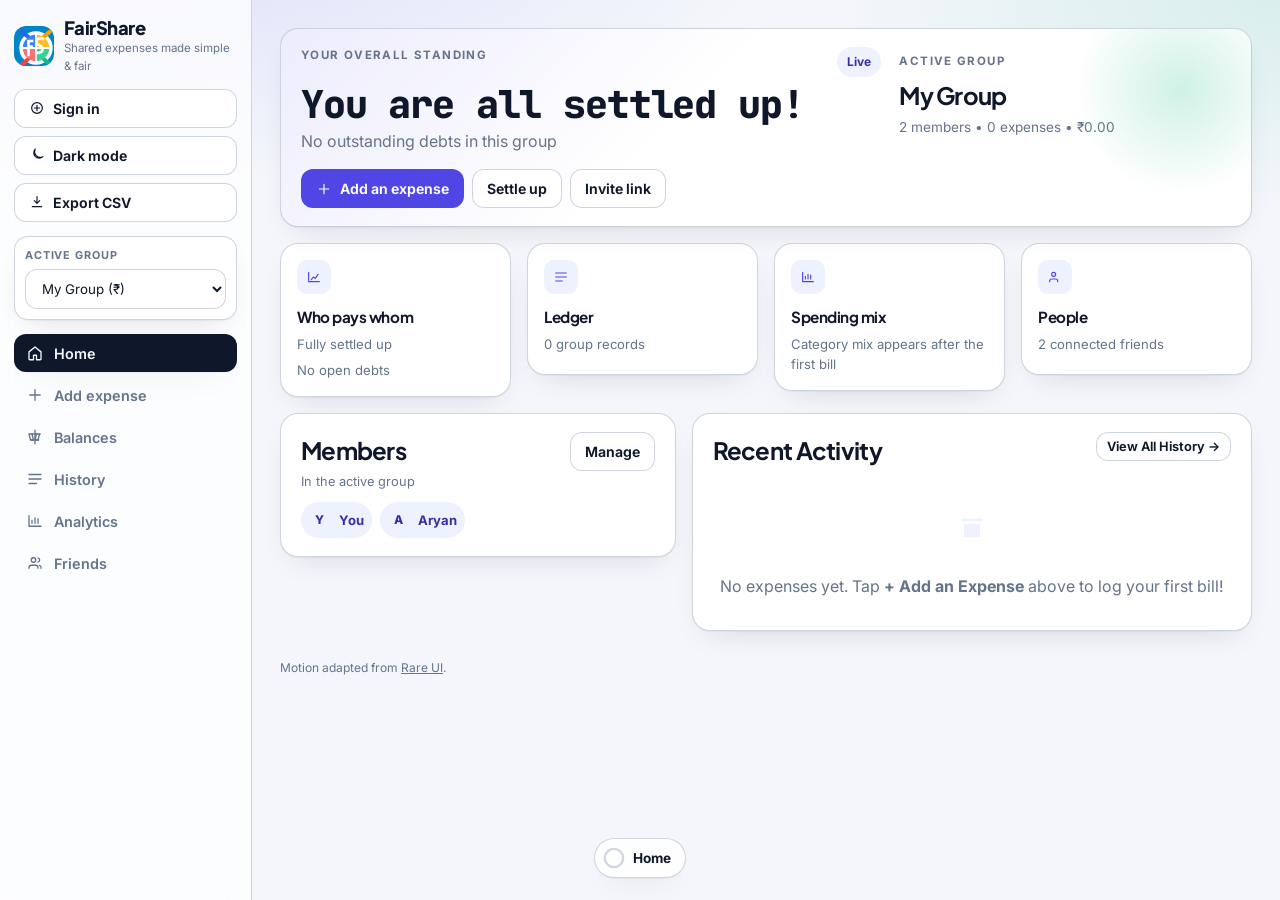
==== commit c85d3b99: "Adapt Rare UI motion into the FairShare navigation and money totals. Keep the ledger intact while ad" ====
--- a/index.html
+++ b/index.html
@@ -93,7 +93,11 @@
     </button>
     <button type="button" class="nav-tab-btn" data-page="friends" onclick="navigateTo('friends')">
       <svg viewBox="0 0 24 24"><path d="M16 19v-1a3 3 0 0 0-3-3H7a3 3 0 0 0-3 3v1"/><circle cx="10" cy="8" r="3"/><path d="M20 19v-1a3 3 0 0 0-2.2-2.9M16 5.1a3 3 0 0 1 0 5.8"/></svg>
-      Friends <span id="desktop-requests-badge" class="nav-badge" style="display:none;">0</span>
+      Friends
+      <span class="rare-bell" data-slot="notification-bell" hidden aria-hidden="true">
+        <svg viewBox="0 0 18 18"><path d="M9 2.2a4.2 4.2 0 0 0-4.2 4.2v2.1L3.4 11v1.2h11.2V11L13.2 8.5V6.4A4.2 4.2 0 0 0 9 2.2z"/><path d="M7.6 13.4a1.5 1.5 0 0 0 2.8 0"/></svg>
+      </span>
+      <span id="desktop-requests-badge" class="nav-badge" style="display:none;">0</span>
     </button>
   </nav>
   </aside>
@@ -553,7 +557,15 @@
         <div style="display: flex; gap: 6px;">
           <button type="button" id="btn-share-group-invite" class="btn btn-secondary" onclick="shareGroupInvite()" title="Share group invite link">Invite link</button>
           <button type="button" id="btn-rename-group" class="btn btn-secondary" title="Rename active group">Rename</button>
-          <button type="button" id="btn-delete-group" class="btn btn-secondary" title="Delete active group">Delete</button>
+          <div class="rare-delete" data-slot="delete-button">
+            <button type="button" class="rare-delete-trigger" aria-label="Delete group" aria-expanded="false" title="Delete active group">
+              <svg viewBox="0 0 24 24" aria-hidden="true"><path d="M4 7h16"/><path d="M9 7V5h6v2"/><path d="M7 7l1 12h8l1-12"/></svg>
+            </button>
+            <div class="rare-delete-panel" hidden>
+              <button type="button" id="btn-delete-group" aria-label="Confirm delete">Delete</button>
+              <button type="button" class="rare-delete-cancel" aria-label="Keep group">Keep</button>
+            </div>
+          </div>
         </div>
       </div>
 
@@ -683,11 +695,30 @@
     </div>
     </div>
   </section>
+  <p class="rare-credit">Motion adapted from <a href="https://www.rareui.com/components">Rare UI</a>.</p>
   </main>
   </div>
 
+  <div class="rare-scroll" data-slot="scroll-progress">
+    <button type="button" class="rare-scroll-pill" aria-expanded="false" aria-label="Show sections">
+      <svg viewBox="0 0 24 24" aria-hidden="true">
+        <circle class="rare-scroll-track" cx="12" cy="12" r="10"></circle>
+        <circle class="rare-scroll-prog" cx="12" cy="12" r="10"></circle>
+      </svg>
+      <span class="rare-scroll-label">Home</span>
+    </button>
+    <ul class="rare-scroll-list" hidden>
+      <li><button type="button" data-page="home">Home</button></li>
+      <li><button type="button" data-page="add-expense">Add expense</button></li>
+      <li><button type="button" data-page="balances">Balances</button></li>
+      <li><button type="button" data-page="history">History</button></li>
+      <li><button type="button" data-page="analytics">Analytics</button></li>
+      <li><button type="button" data-page="friends">Friends</button></li>
+    </ul>
+  </div>
+
   <!-- Mobile Bottom Navigation Bar (Sticky on phones) -->
-  <nav class="mobile-bottom-nav">
+  <nav class="mobile-bottom-nav" data-slot="gooey-nav" aria-label="Mobile">
     <button type="button" class="mobile-nav-item active" data-page="home" onclick="navigateTo('home')">
       <svg viewBox="0 0 24 24"><path d="M4 10.5 12 4l8 6.5V20a1 1 0 0 1-1 1h-5v-6H10v6H5a1 1 0 0 1-1-1z"/></svg>
       <span>Home</span>
@@ -1521,6 +1552,16 @@
         mobileRequestsBadge.textContent = count;
         mobileRequestsBadge.style.display = count > 0 ? "inline-block" : "none";
       }
+      document.querySelectorAll("[data-slot='notification-bell']").forEach((bell) => {
+        const previous = Number(bell.dataset.count || 0);
+        bell.dataset.count = String(count);
+        bell.hidden = count <= 0;
+        if (count > previous) {
+          bell.classList.remove("is-ringing");
+          void bell.offsetWidth;
+          bell.classList.add("is-ringing");
+        }
+      });
 
       if (incomingRequestsContainer) {
         if (!currentUser) {
@@ -1710,12 +1751,16 @@
           return;
         }
         const g = getGroup();
-        if (confirm(`Are you sure you want to delete "${g.name}" and all its expenses?`)) {
-          delete appState.groups[g.id];
-          appState.activeGroupId = Object.keys(appState.groups)[0];
-          saveState();
-          renderAll();
-        }
+        const rareDelete = btnDeleteGroup.closest("[data-slot='delete-button']");
+        if (rareDelete) {
+          rareDelete.classList.remove("is-open");
+          const panel = rareDelete.querySelector(".rare-delete-panel");
+          if (panel) panel.hidden = true;
+        }
+        delete appState.groups[g.id];
+        appState.activeGroupId = Object.keys(appState.groups)[0];
+        saveState();
+        renderAll();
       });
     }
 
@@ -3911,5 +3956,116 @@
     navigateTo(initialPage);
     checkGroupInviteInURL();
   </script>
+  <script>
+    (function () {
+      const reduce = window.matchMedia("(prefers-reduced-motion: reduce)").matches;
+      const labels = {
+        home: "Home",
+        "add-expense": "Add expense",
+        balances: "Balances",
+        history: "History",
+        analytics: "Analytics",
+        friends: "Friends"
+      };
+
+      document.querySelectorAll("[data-slot='delete-button']").forEach((root) => {
+        const trigger = root.querySelector(".rare-delete-trigger");
+        const panel = root.querySelector(".rare-delete-panel");
+        const cancel = root.querySelector(".rare-delete-cancel");
+        if (!trigger || !panel) return;
+        const setOpen = (open) => {
+          root.classList.toggle("is-open", open);
+          panel.hidden = !open;
+          trigger.setAttribute("aria-expanded", open ? "true" : "false");
+        };
+        trigger.addEventListener("click", () => setOpen(panel.hidden));
+        if (cancel) cancel.addEventListener("click", () => setOpen(false));
+        root.addEventListener("keydown", (event) => {
+          if (event.key === "Escape") setOpen(false);
+        });
+      });
+
+      function roll(el) {
+        if (!el || el.dataset.locking === "1") return;
+        const plain = el.querySelector(".odo-digit") ? el.dataset.plain : el.textContent;
+        if (!plain || (el.dataset.plain === plain && el.querySelector(".odo-digit"))) return;
+        el.dataset.locking = "1";
+        el.dataset.plain = plain;
+        el.setAttribute("role", "img");
+        el.setAttribute("aria-label", plain);
+        el.textContent = "";
+        for (const ch of plain) {
+          if (reduce || ch < "0" || ch > "9") {
+            const mark = document.createElement("span");
+            mark.className = "odo-mark";
+            mark.textContent = ch;
+            el.appendChild(mark);
+            continue;
+          }
+          const digit = document.createElement("span");
+          digit.className = "odo-digit";
+          const stack = document.createElement("span");
+          for (let n = 0; n <= 9; n += 1) {
+            const face = document.createElement("b");
+            face.textContent = String(n);
+            stack.appendChild(face);
+          }
+          digit.appendChild(stack);
+          el.appendChild(digit);
+          const goal = Number(ch);
+          stack.style.transform = "translateY(0)";
+          requestAnimationFrame(() => {
+            stack.style.transform = `translateY(calc(${goal} * -1.15em))`;
+          });
+        }
+        el.dataset.locking = "0";
+      }
+
+      ["total-spent", "total-expense-count", "total-settle-count"].forEach((id) => {
+        const el = document.getElementById(id);
+        if (!el) return;
+        const observer = new MutationObserver(() => roll(el));
+        observer.observe(el, { childList: true, characterData: true, subtree: true });
+        roll(el);
+      });
+
+      const scroller = document.querySelector("[data-slot='scroll-progress']");
+      const pill = scroller && scroller.querySelector(".rare-scroll-pill");
+      const list = scroller && scroller.querySelector(".rare-scroll-list");
+      const label = scroller && scroller.querySelector(".rare-scroll-label");
+      const ring = scroller && scroller.querySelector(".rare-scroll-prog");
+      const syncScroll = () => {
+        const page = (location.hash || "#home").slice(1);
+        if (label && labels[page]) label.textContent = labels[page];
+        if (list) {
+          list.querySelectorAll("button").forEach((button) => {
+            button.classList.toggle("is-on", button.dataset.page === page);
+          });
+        }
+        if (ring) {
+          const max = document.documentElement.scrollHeight - window.innerHeight;
+          const progress = max > 0 ? window.scrollY / max : 0;
+          ring.style.strokeDashoffset = String(62.8 * (1 - progress));
+        }
+      };
+      if (pill && list) {
+        pill.addEventListener("click", () => {
+          const open = list.hidden;
+          list.hidden = !open;
+          pill.setAttribute("aria-expanded", open ? "true" : "false");
+        });
+        list.querySelectorAll("button").forEach((button) => {
+          button.addEventListener("click", () => {
+            list.hidden = true;
+            pill.setAttribute("aria-expanded", "false");
+            if (window.navigateTo) window.navigateTo(button.dataset.page);
+          });
+        });
+        window.addEventListener("hashchange", syncScroll);
+        window.addEventListener("scroll", syncScroll, { passive: true });
+        syncScroll();
+      }
+    })();
+  </script>
 </body>
 </html>
--- a/fairshare.css
+++ b/fairshare.css
@@ -191,7 +191,7 @@
 
 .workspace {
   min-width: 0;
-  padding: 28px 28px 40px;
+  padding: 28px 28px 88px;
   max-width: 1280px;
 }
 .app-page { display: none; animation: rise 0.28s ease; }
@@ -501,17 +501,92 @@
 .friends-list-container { display: flex; flex-direction: column; gap: 8px; }
 
 .mobile-bottom-nav {
-  display: none; position: fixed; left: 12px; right: 12px; bottom: 12px; height: 64px;
-  background: var(--dock); border: 1px solid var(--line); border-radius: 20px;
-  backdrop-filter: blur(16px); z-index: 30; justify-content: space-around; align-items: center;
-  box-shadow: var(--shadow-lg);
+  display: none; position: fixed; left: 10px; right: 10px; bottom: 12px; z-index: 30;
+  height: 58px; padding: 0; background: transparent; border: 0; box-shadow: none;
+  justify-content: stretch; align-items: stretch; gap: 0;
 }
 .mobile-nav-item {
-  flex: 1; display: flex; flex-direction: column; align-items: center; gap: 2px;
-  background: none; border: 0; color: var(--muted); font-size: 0.62rem; font-weight: 700; cursor: pointer;
-}
-.mobile-nav-item svg { width: 18px; height: 18px; stroke: currentColor; fill: none; stroke-width: 1.75; stroke-linecap: round; stroke-linejoin: round; }
-.mobile-nav-item.active { color: var(--primary); }
+  flex: 1 1 0; display: flex; flex-direction: column; align-items: center; justify-content: center; gap: 1px;
+  min-width: 0; height: 58px; overflow: hidden; border: 0; cursor: pointer;
+  background: #f4f4f9; color: #868593;
+  padding: 6px 1px; font-size: 0.58rem; font-weight: 700; line-height: 1;
+  border-radius: 0; white-space: nowrap;
+  transition: margin 0.45s cubic-bezier(0.22, 1, 0.36, 1), border-radius 0.45s cubic-bezier(0.22, 1, 0.36, 1), background 0.35s, color 0.35s;
+}
+[data-theme="dark"] .mobile-nav-item { background: #262626; color: #9b9aa7; }
+.mobile-nav-item:first-child { border-radius: 14px 0 0 14px; }
+.mobile-nav-item:last-child { border-radius: 0 14px 14px 0; }
+.mobile-nav-item.active {
+  background: var(--primary); color: #fff;
+  border-radius: 14px; margin-inline: 7px;
+}
+.mobile-nav-item:has(+ .mobile-nav-item.active) { border-radius: 14px; }
+.mobile-nav-item.active + .mobile-nav-item { border-radius: 14px; }
+.mobile-nav-item svg { width: 16px; height: 16px; stroke: currentColor; fill: none; stroke-width: 1.75; stroke-linecap: round; stroke-linejoin: round; }
+@media (prefers-reduced-motion: reduce) {
+  .mobile-nav-item { transition: none; }
+}
+
+.rare-bell { display: inline-grid; margin-left: auto; }
+.rare-bell[hidden] { display: none; }
+.rare-bell svg { width: 16px; height: 16px; stroke: currentColor; fill: none; stroke-width: 1.6; stroke-linecap: round; stroke-linejoin: round; }
+.rare-bell.is-ringing svg { animation: rare-bell 0.9s ease; transform-origin: 50% 12%; }
+@keyframes rare-bell {
+  0% { transform: rotate(0); }
+  15% { transform: rotate(18deg); }
+  30% { transform: rotate(-16deg); }
+  45% { transform: rotate(12deg); }
+  60% { transform: rotate(-8deg); }
+  100% { transform: rotate(0); }
+}
+
+.rare-delete { display: inline-flex; align-items: center; height: 36px; border-radius: 12px; background: var(--box-bg); overflow: hidden; }
+.rare-delete-trigger, .rare-delete-panel button {
+  border: 0; background: transparent; color: var(--muted); cursor: pointer; font-weight: 700;
+}
+.rare-delete-trigger { width: 36px; height: 36px; display: grid; place-items: center; }
+.rare-delete-trigger svg { width: 16px; height: 16px; stroke: currentColor; fill: none; stroke-width: 1.8; }
+.rare-delete-panel { display: flex; gap: 4px; padding-right: 6px; }
+.rare-delete-panel[hidden] { display: none; }
+.rare-delete-panel button { border-radius: 999px; padding: 4px 8px; background: var(--surface-solid); }
+#btn-delete-group { color: var(--danger); }
+.rare-delete.is-open { background: var(--danger-bg); }
+
+.odo-digit { display: inline-block; height: 1.15em; overflow: hidden; vertical-align: bottom; }
+.odo-digit > span { display: flex; flex-direction: column; transition: transform 0.6s cubic-bezier(0.22, 1, 0.36, 1); }
+.odo-digit b { display: block; height: 1.15em; font-weight: inherit; font-style: normal; }
+.odo-mark { display: inline-block; }
+
+.rare-scroll {
+  position: fixed; left: 50%; bottom: 22px; transform: translateX(-50%); z-index: 28;
+  display: flex; flex-direction: column-reverse; align-items: center;
+}
+.rare-scroll-pill, .rare-scroll-list button {
+  border: 1px solid var(--line); background: color-mix(in srgb, var(--surface-solid) 86%, transparent);
+  backdrop-filter: blur(12px); color: var(--text); cursor: pointer;
+}
+.rare-scroll-pill {
+  display: flex; align-items: center; gap: 8px; height: 40px; padding: 0 14px 0 8px;
+  border-radius: 999px; box-shadow: var(--shadow);
+}
+.rare-scroll-pill svg { width: 22px; height: 22px; }
+.rare-scroll-track, .rare-scroll-prog { fill: none; stroke-width: 2.5; }
+.rare-scroll-track { stroke: var(--line); }
+.rare-scroll-prog { stroke: var(--primary); stroke-linecap: round; transform: rotate(-90deg); transform-origin: 12px 12px; stroke-dasharray: 62.8; stroke-dashoffset: 62.8; }
+.rare-scroll-label { font-size: 0.85rem; font-weight: 700; }
+.rare-scroll-list {
+  list-style: none; margin: 0 0 8px; padding: 6px; min-width: 180px;
+  border: 1px solid var(--line); border-radius: 18px; background: var(--surface-solid); box-shadow: var(--shadow-lg);
+}
+.rare-scroll-list[hidden] { display: none; }
+.rare-scroll-list button { width: 100%; text-align: left; border: 0; background: transparent; border-radius: 12px; padding: 8px 10px; font-weight: 650; }
+.rare-scroll-list button.is-on { background: var(--chip-bg); color: var(--chip-text); }
+.rare-credit { margin: 28px 0 0; color: var(--muted); font-size: 0.75rem; }
+.rare-credit a { color: inherit; }
+@media (max-width: 860px) { .rare-scroll { display: none; } }
+@media (prefers-reduced-motion: reduce) {
+  .rare-bell.is-ringing svg, .odo-digit > span, .rare-scroll-prog { animation: none; transition: none; }
+}
 
 .modal-backdrop {
   display: none; position: fixed; inset: 0; background: rgba(15, 23, 42, 0.46);
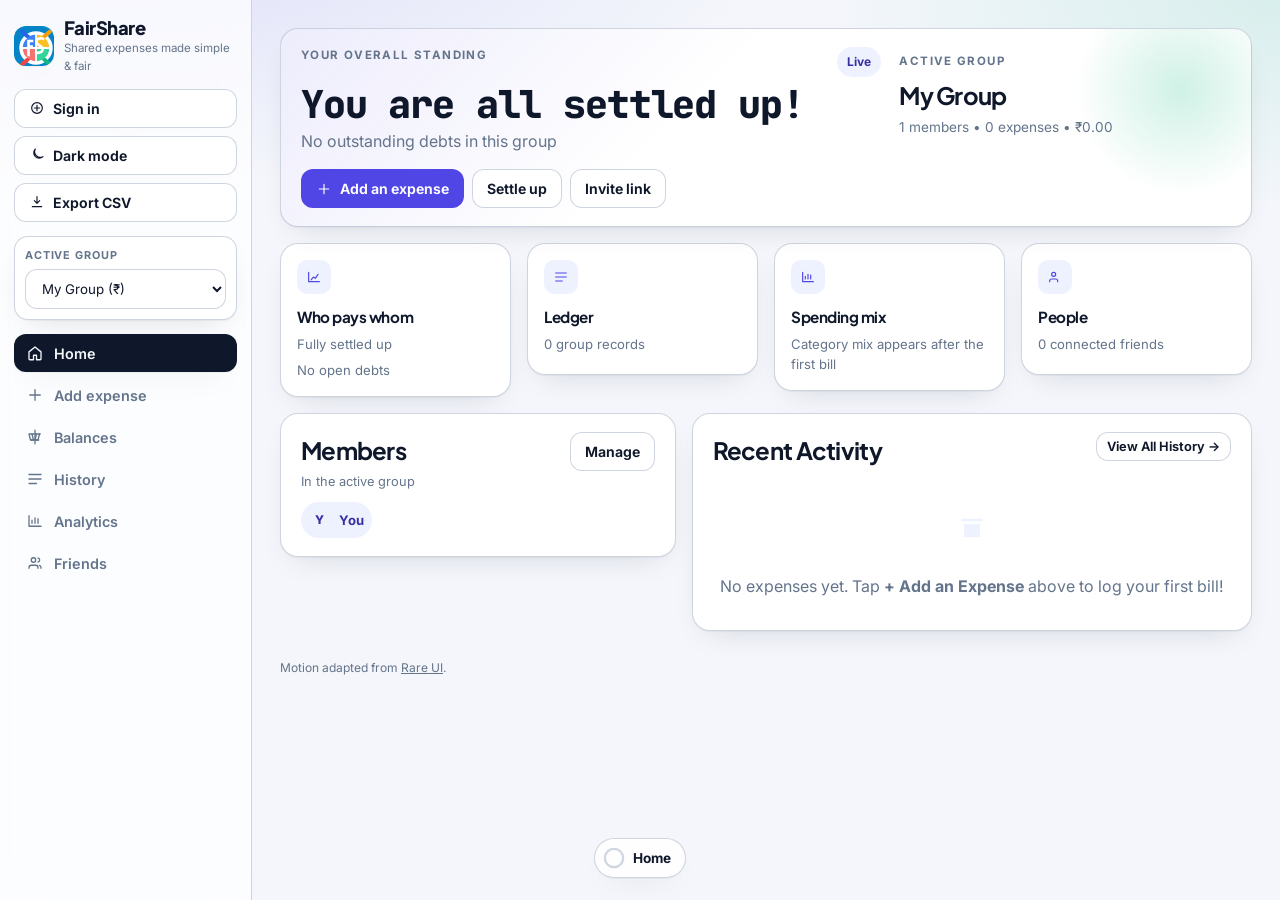
==== commit 37c66dfb: "Merge pull request #2 from Ramesh0708/fix/e2e-review-fixes Redesign FairShare layout and document ho" ====
--- a/index.html
+++ b/index.html
@@ -826,17 +826,14 @@
     let appState = {
       theme: "light",
       activeGroupId: "group_default",
-      friends: [
-        { id: "f1", name: "Aryan" },
-        { id: "f2", name: "Rahul" }
-      ],
+      friends: [],
       directTransactions: [],
       groups: {
         "group_default": {
           id: "group_default",
           name: "My Group",
           currency: "₹",
-          members: ["You", "Aryan"],
+          members: ["You"],
           simplifyDebts: true,
           transactions: []
         }
@@ -1054,9 +1051,20 @@
         try {
           const parsed = JSON.parse(saved);
           if (parsed.theme) appState.theme = parsed.theme;
-          if (parsed.friends && Array.isArray(parsed.friends)) appState.friends = parsed.friends;
+          if (parsed.friends && Array.isArray(parsed.friends)) {
+            // Clean out sample template mock friends so users only see people they actually connected with
+            appState.friends = parsed.friends.filter(f => f.id !== "f1" && f.id !== "f2" && (f.email || (f.name !== "Aryan" && f.name !== "Rahul")));
+          }
           if (parsed.directTransactions && Array.isArray(parsed.directTransactions)) appState.directTransactions = parsed.directTransactions;
-          if (parsed.groups && Object.keys(parsed.groups).length > 0) appState.groups = parsed.groups;
+          if (parsed.groups && Object.keys(parsed.groups).length > 0) {
+            appState.groups = parsed.groups;
+            Object.values(appState.groups).forEach(g => {
+              if (g.id === "group_default" && (!g.transactions || g.transactions.length === 0)) {
+                g.members = g.members.filter(m => m !== "Aryan" && m !== "Rahul");
+                if (g.members.length === 0) g.members = ["You"];
+              }
+            });
+          }
           if (parsed.activeGroupId && appState.groups[parsed.activeGroupId]) appState.activeGroupId = parsed.activeGroupId;
         } catch (e) {
           console.error("Could not parse saved state:", e);
@@ -4068,4 +4076,4 @@
     })();
   </script>
 </body>
-</html>
+</html>
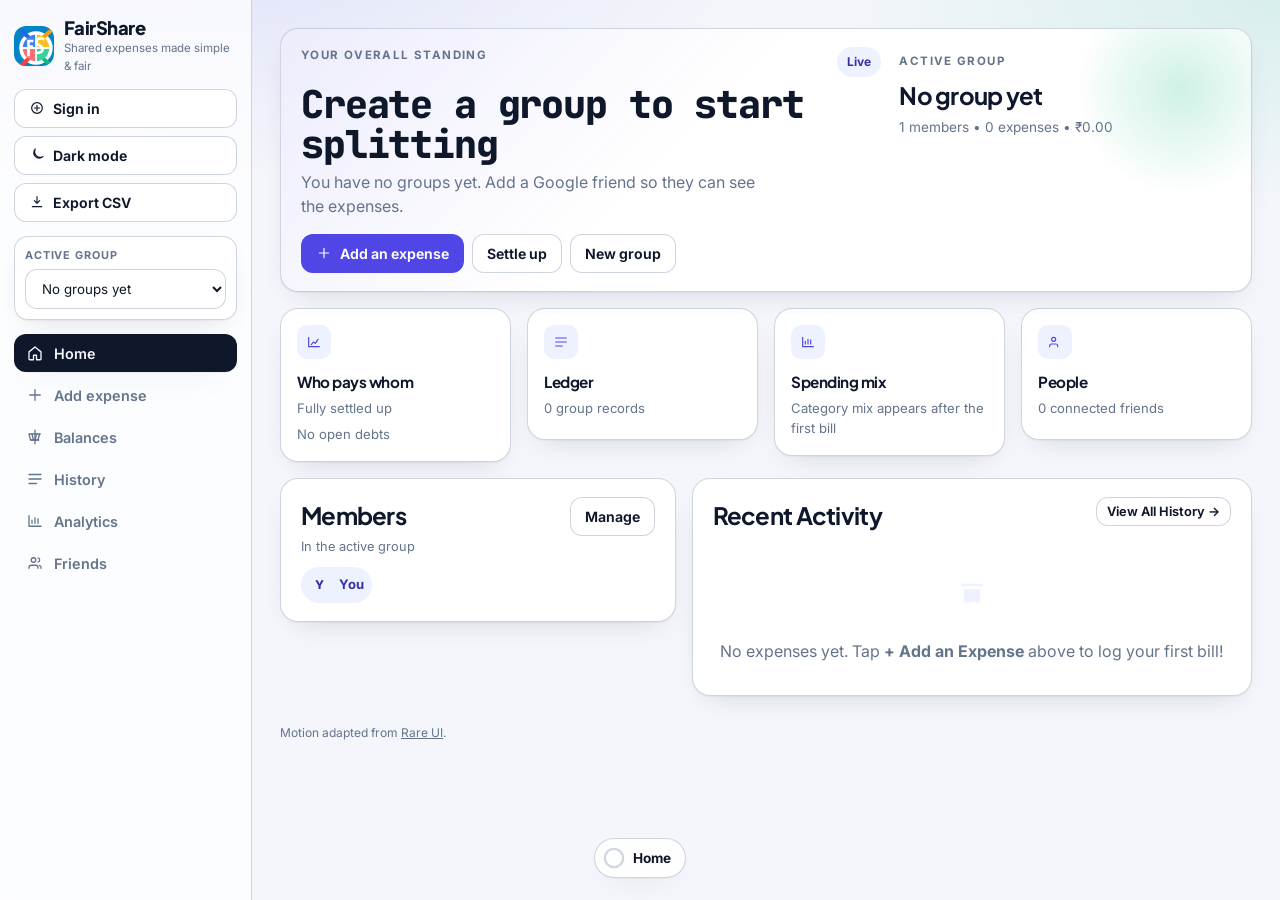
==== commit 01724851: "Sync Google friends' groups and one-to-one bills. Shared expenses were staying on the device that cr" ====
--- a/index.html
+++ b/index.html
@@ -120,12 +120,12 @@
             Add an expense
           </button>
           <button type="button" class="btn btn-secondary" onclick="navigateTo('balances')">Settle up</button>
-          <button type="button" class="btn btn-secondary" onclick="shareGroupInvite()">Invite link</button>
+          <button type="button" class="btn btn-secondary" onclick="openNewGroupModal()">New group</button>
         </div>
       </div>
       <div>
         <span class="eyebrow">Active group</span>
-        <h2 style="margin:6px 0 4px;"> <span id="home-group-name">My Group</span></h2>
+        <h2 style="margin:6px 0 4px;"> <span id="home-group-name">No group yet</span></h2>
         <div id="home-group-stats" style="color:var(--muted); font-size:0.85rem;">0 expenses</div>
       </div>
     </div>
@@ -234,8 +234,8 @@
             + Type New Name
           </button>
         </div>
-        <span style="font-size:0.75rem; color:var(--muted); display:block; margin-top:4px;">
-          Split directly with this person. No group is required.
+        <span id="direct-friend-note" style="font-size:0.75rem; color:var(--muted); display:block; margin-top:4px;">
+          A Google friend sees this bill on their account. A local name or mobile number stays on this device and does not sync.
         </span>
       </div>
 
@@ -537,7 +537,7 @@
         </button>
       </div>
       <div style="margin-top:6px; font-size:0.78rem; color:var(--muted);">
-        💡 Signing in is optional. Sign in to connect seamlessly with friends via email and sync live across devices.
+        Sign in with Google before you add friends. That is how groups and 1-on-1 bills show up on their phone. A name or mobile number added below stays on this device and does not sync.
       </div>
     </div>
 
@@ -545,8 +545,8 @@
     <div class="card">
       <div class="card-header-row">
         <div>
-          <h2>Group Management</h2>
-          <span style="font-size:0.82rem; color:var(--muted);">Manage members, active group settings, and currency</span>
+          <h2>Groups</h2>
+          <span style="font-size:0.82rem; color:var(--muted);">Create a group, then add Google friends so they see the same expenses. There is no group until you create one.</span>
         </div>
       </div>
       
@@ -583,7 +583,7 @@
         </div>
 
         <div class="form-group">
-          <label for="friend-picker-select">Add from Connected / Saved Friends</label>
+          <label for="friend-picker-select">Add a friend to this group</label>
           <div style="display: flex; gap: 8px;">
             <select id="friend-picker-select">
               <option value="">-- Choose a Connected Friend --</option>
@@ -596,14 +596,14 @@
       <!-- Option 1: Direct Name Addition (No login needed) -->
       <div style="background: var(--box-bg); padding: 12px 14px; border-radius: 8px; border: 1px solid var(--border); margin-bottom: 14px;">
         <label for="input-new-member-name" style="font-size:0.85rem; font-weight:600; margin-bottom:6px; display:block;">
-          ➕ Add Any Name Directly to Group (No login needed):
+          Add a local friend to this group
         </label>
         <div style="display:flex; gap:8px;">
-          <input type="text" id="input-new-member-name" placeholder="Type any name (e.g. Aryan, Rahul, Priya, Roommate)" style="flex:1;">
-          <button type="button" id="btn-add-custom-member" class="btn btn-primary" onclick="addMemberToActiveGroup()" style="white-space:nowrap;">+ Add Member</button>
+          <input type="text" id="input-new-member-name" placeholder="Name stored only on this device" style="flex:1;">
+          <button type="button" id="btn-add-custom-member" class="btn btn-primary" onclick="addMemberToActiveGroup()" style="white-space:nowrap;">Add local friend</button>
         </div>
         <span style="font-size:0.75rem; color:var(--muted); display:block; margin-top:4px;">
-          Directly adds anyone to this group's expense calculations without requiring them to log in.
+          A local friend is saved only in this account on this device. They will not get these expenses, and the group will not sync to them. Use a Google friend above when you want them to see the split.
         </span>
       </div>
 
@@ -640,8 +640,8 @@
     <div class="card">
       <div class="card-header-row">
         <div>
-          <h2>Connect with Friends by Google Email</h2>
-          <span style="font-size:0.8rem; color:var(--muted);">Send an invitation. Once approved by your friend, you become mutual connected friends.</span>
+          <h2>Add a Google friend</h2>
+          <span style="font-size:0.8rem; color:var(--muted);">Recommended. Both of you sign in, they approve, and groups and 1-on-1 bills sync.</span>
         </div>
       </div>
 
@@ -676,17 +676,24 @@
     <div class="card">
       <div class="card-header-row">
         <div>
-          <h2>Connected Friends Roster (<span id="global-friends-count">0</span>)</h2>
-          <span style="font-size:0.8rem; color:var(--muted);">Approved Google connections & saved friends available across your groups</span>
+          <h2>Friends (<span id="global-friends-count">0</span>)</h2>
+          <span style="font-size:0.8rem; color:var(--muted);">Google friends sync. Local names and mobile numbers stay on this device.</span>
         </div>
       </div>
 
       <div style="background: var(--box-bg); padding: 14px; border-radius: 10px; border: 1px solid var(--border); margin-bottom: 14px;">
-        <label for="new-friend-name">Quick Add Friend by Name (Local):</label>
+        <label for="new-friend-name">Add a local friend by name</label>
         <div style="display:flex; gap:8px;">
-          <input type="text" id="new-friend-name" placeholder="Type friend's name (e.g. Aryan, Pooja, Vikram)" style="flex:1;">
-          <button type="button" id="btn-save-friend" class="btn btn-secondary" onclick="addNewFriendToRoster()" style="white-space:nowrap;">+ Add to Roster</button>
+          <input type="text" id="new-friend-name" placeholder="Name stored only on this device" style="flex:1;">
+          <button type="button" id="btn-save-friend" class="btn btn-secondary" onclick="addNewFriendToRoster()" style="white-space:nowrap;">Add local friend</button>
         </div>
+        <span style="font-size:0.75rem; color:var(--muted); display:block; margin-top:6px;">This person is stored only in this account on this device and will not sync to the cloud.</span>
+        <label for="new-friend-phone" style="margin-top:12px;">Add a friend by mobile number</label>
+        <div style="display:flex; gap:8px;">
+          <input type="tel" id="new-friend-phone" placeholder="Mobile number, you can rename it later" style="flex:1;">
+          <button type="button" class="btn btn-secondary" onclick="addFriendByPhone()" style="white-space:nowrap;">Add number</button>
+        </div>
+        <span style="font-size:0.75rem; color:var(--muted); display:block; margin-top:6px;">The number is the name until you rename it. It stays on this device and does not sync. The web app does not read your phone contacts.</span>
       </div>
 
       <label style="font-size:0.82rem; font-weight:600; color:var(--muted);">Friends List:</label>
@@ -772,7 +779,7 @@
       <button type="button" class="modal-close" onclick="closeNewGroupModal()">&times;</button>
       <h3 style="margin-top:0; font-size:1.25rem;">Create a New Group</h3>
       <p style="font-size:0.85rem; color:var(--muted); margin-top:-4px; margin-bottom:16px;">
-        Name your group and simply check off friends to include them. No group codes required!
+        Start with you. Tick Google friends if they should see this group on their account. A local friend or mobile number stays on this device and does not sync.
       </p>
 
       <form id="new-group-form">
@@ -793,7 +800,7 @@
         </div>
 
         <div class="form-group">
-          <label>Select Friends to Add to this Group:</label>
+          <label>Friends in this group</label>
           <div id="modal-friends-checkboxes" style="background:var(--box-bg); padding:10px 14px; border-radius:8px; border:1px solid var(--border); max-height:160px; overflow-y:auto;"></div>
         </div>
 
@@ -825,19 +832,10 @@
     // --- Application State ---
     let appState = {
       theme: "light",
-      activeGroupId: "group_default",
+      activeGroupId: "",
       friends: [],
       directTransactions: [],
-      groups: {
-        "group_default": {
-          id: "group_default",
-          name: "My Group",
-          currency: "₹",
-          members: ["You"],
-          simplifyDebts: true,
-          transactions: []
-        }
-      }
+      groups: {}
     };
 
     let activeReceiptBase64 = null;
@@ -927,10 +925,16 @@
     };
 
     function getGroup() {
-      if (!appState.groups[appState.activeGroupId]) {
-        appState.activeGroupId = Object.keys(appState.groups)[0];
-      }
+      const ids = Object.keys(appState.groups);
+      if (!ids.length) {
+        return { id: "", name: "No group yet", currency: "₹", members: ["You"], simplifyDebts: true, transactions: [], virtual: true };
+      }
+      if (!appState.groups[appState.activeGroupId]) appState.activeGroupId = ids[0];
       return appState.groups[appState.activeGroupId];
+    }
+
+    function hasGroups() {
+      return Object.keys(appState.groups).length > 0;
     }
 
     function highlight(text, query) {
@@ -1051,21 +1055,11 @@
         try {
           const parsed = JSON.parse(saved);
           if (parsed.theme) appState.theme = parsed.theme;
-          if (parsed.friends && Array.isArray(parsed.friends)) {
-            // Clean out sample template mock friends so users only see people they actually connected with
-            appState.friends = parsed.friends.filter(f => f.id !== "f1" && f.id !== "f2" && (f.email || (f.name !== "Aryan" && f.name !== "Rahul")));
-          }
+          if (parsed.friends && Array.isArray(parsed.friends)) appState.friends = parsed.friends;
           if (parsed.directTransactions && Array.isArray(parsed.directTransactions)) appState.directTransactions = parsed.directTransactions;
-          if (parsed.groups && Object.keys(parsed.groups).length > 0) {
-            appState.groups = parsed.groups;
-            Object.values(appState.groups).forEach(g => {
-              if (g.id === "group_default" && (!g.transactions || g.transactions.length === 0)) {
-                g.members = g.members.filter(m => m !== "Aryan" && m !== "Rahul");
-                if (g.members.length === 0) g.members = ["You"];
-              }
-            });
-          }
+          if (parsed.groups && Object.keys(parsed.groups).length > 0) appState.groups = parsed.groups;
           if (parsed.activeGroupId && appState.groups[parsed.activeGroupId]) appState.activeGroupId = parsed.activeGroupId;
+          dropUntouchedDemo();
         } catch (e) {
           console.error("Could not parse saved state:", e);
         }
@@ -1076,21 +1070,28 @@
       }
     }
 
+    function dropUntouchedDemo() {
+      Object.keys(appState.groups).forEach((id) => {
+        const g = appState.groups[id];
+        const members = g.members || [];
+        const onlySeed = members.length > 0 && members.every((m) => m === "You" || m === "Aryan");
+        const empty = !(g.transactions || []).length;
+        if (g.name === "My Group" && empty && onlySeed) delete appState.groups[id];
+      });
+      const remaining = Object.keys(appState.groups);
+      const noActivity = remaining.every((id) => !(appState.groups[id].transactions || []).length) && !(appState.directTransactions || []).length;
+      const seedFriendsOnly = appState.friends.length > 0 && appState.friends.every((f) => !f.email && !f.phone && (f.name === "Aryan" || f.name === "Rahul"));
+      if (noActivity && seedFriendsOnly && remaining.length === 0) appState.friends = [];
+      if (!appState.groups[appState.activeGroupId]) appState.activeGroupId = remaining[0] || Object.keys(appState.groups)[0] || "";
+    }
+
+    function persistLocal() {
+      localStorage.setItem("fairshare_state_v9", JSON.stringify(appState));
+    }
+
     function saveState() {
-      localStorage.setItem("fairshare_state_v9", JSON.stringify(appState));
-      // Cloud sync if signed in
-      if (typeof db !== "undefined" && db && typeof currentUser !== "undefined" && currentUser) {
-        const g = getGroup();
-        db.collection("groups").doc(g.id).set({
-          id: g.id,
-          name: g.name,
-          currency: g.currency,
-          members: g.members,
-          transactions: g.transactions,
-          updatedAt: firebase.firestore.FieldValue.serverTimestamp(),
-          updatedBy: currentUser.email
-        }, { merge: true }).catch((err) => console.warn("Cloud sync note:", err));
-      }
+      persistLocal();
+      if (typeof pushCloudState === "function") pushCloudState();
     }
 
     // --- DOM Elements ---
@@ -1243,28 +1244,40 @@
     let unsubOutgoingRequests = null;
 
     // 1. Direct Name Addition (No login needed)
+    function confirmDeviceOnlyFriend(name) {
+      return confirm(`"${name}" stays only on this device.\n\nThey will not see these expenses, and nothing about them syncs to the cloud. Google friends are the ones who can see shared groups and 1-on-1 bills.\n\nAdd them on this device anyway?`);
+    }
+
     window.addMemberToActiveGroup = function(customName) {
       const g = getGroup();
+      if (!g || g.virtual) {
+        alert("Create a group first. Use New group on the Friends page.");
+        if (typeof openNewGroupModal === "function") openNewGroupModal();
+        return;
+      }
       const inputEl = document.getElementById("input-new-member-name");
       const name = (customName || (inputEl ? inputEl.value : "")).trim();
       if (!name) {
-        alert("Please enter a name (e.g. Aryan, Rahul, Roommate).");
+        alert("Choose a Google friend, or enter a name for someone who stays on this device.");
         return;
       }
       if (g.members.some(m => m.toLowerCase() === name.toLowerCase())) {
         alert(`"${name}" is already in this group!`);
         return;
       }
+      const existing = friendByName(name);
+      if (!existing || friendKind(existing) !== "google") {
+        if (!confirmDeviceOnlyFriend(name)) return;
+      }
       g.members.push(name);
 
-      // Save to friends roster if not already there
       if (!appState.friends.some(f => f.name.toLowerCase() === name.toLowerCase())) {
         appState.friends.push({ id: "f_" + Date.now(), name: name, type: "custom" });
       }
 
       saveState();
       renderAll();
-      if (inputEl) inputEl.value = "";
+      if (inputEl && !customName) inputEl.value = "";
     };
 
     if (inputNewMemberName) {
@@ -1300,18 +1313,78 @@
       const inputEl = document.getElementById("new-friend-name");
       const name = (inputEl ? inputEl.value : "").trim();
       if (!name) {
-        alert("Please enter a friend name.");
+        alert("Enter a name for a friend who stays on this device.");
         return;
       }
-      if (appState.friends.some(f => f.name.toLowerCase() === name.toLowerCase())) {
+      if (appState.friends.some(f => f.name.toLowerCase() === name.toLowerCase() || f.phone === name)) {
         alert(`"${name}" is already in your friends roster!`);
         return;
       }
+      if (!confirmDeviceOnlyFriend(name)) return;
       appState.friends.push({ id: "f_" + Date.now(), name: name, type: "custom" });
       saveState();
       renderFriendsRoster();
       renderFriendPickerDropdown();
       if (inputEl) inputEl.value = "";
+    };
+
+    window.addFriendByPhone = function() {
+      const inputEl = document.getElementById("new-friend-phone");
+      const raw = (inputEl ? inputEl.value : "").trim();
+      const phone = raw.replace(/[^\d+]/g, "");
+      const digits = phone.replace(/\D/g, "");
+      if (digits.length < 8 || digits.length > 15) {
+        alert("Enter a mobile number with 8 to 15 digits.");
+        return;
+      }
+      if (appState.friends.some(f => f.phone === phone || (f.phone && f.phone.replace(/\D/g, "") === digits))) {
+        alert("That mobile number is already in your friends list.");
+        return;
+      }
+      if (!confirmDeviceOnlyFriend(phone)) return;
+      appState.friends.push({ id: "f_" + Date.now(), name: phone, phone: phone, type: "phone" });
+      saveState();
+      renderFriendsRoster();
+      renderFriendPickerDropdown();
+      if (inputEl) inputEl.value = "";
+    };
+
+    function rewritePerson(tx, oldName, newName) {
+      if (!tx) return;
+      if (tx.friend === oldName) tx.friend = newName;
+      if (tx.payer === oldName) tx.payer = newName;
+      if (tx.receiver === oldName) tx.receiver = newName;
+      if (tx.shares && Object.prototype.hasOwnProperty.call(tx.shares, oldName)) {
+        tx.shares[newName] = tx.shares[oldName];
+        delete tx.shares[oldName];
+      }
+      if (typeof tx.desc === "string") tx.desc = tx.desc.split(oldName).join(newName);
+    }
+
+    window.renameFriend = function(id) {
+      const friend = appState.friends.find((f) => f.id === id);
+      if (!friend) return;
+      const next = prompt(friend.phone ? `Name to show for ${friend.phone}` : `Rename ${friend.name}`, friend.name);
+      if (!next || !next.trim() || next.trim() === friend.name) return;
+      const name = next.trim();
+      if (name.toLowerCase() === "you") {
+        alert("You is reserved for the person using this device.");
+        return;
+      }
+      if (appState.friends.some((f) => f.id !== friend.id && f.name.toLowerCase() === name.toLowerCase())) {
+        alert(`"${name}" is already in your friends list.`);
+        return;
+      }
+      const oldName = friend.name;
+      friend.name = name;
+      Object.values(appState.groups).forEach((g) => {
+        g.members = (g.members || []).map((m) => m === oldName ? name : m);
+        (g.transactions || []).forEach((t) => rewritePerson(t, oldName, name));
+        (g.memberLinks || []).forEach((link) => { if (link.name === oldName) link.name = name; });
+      });
+      (appState.directTransactions || []).forEach((t) => rewritePerson(t, oldName, name));
+      saveState();
+      renderAll();
     };
 
     window.deleteFriendFromRoster = function(id) {
@@ -1521,7 +1594,8 @@
     };
 
     function addApprovedFriend(email, name) {
-      const em = email.toLowerCase().trim();
+      const em = (email || "").toLowerCase().trim();
+      if (!em || em.indexOf("@") === -1) return;
       const nm = name || em.split("@")[0];
       if (!appState.friends.some(f => f.email && f.email.toLowerCase() === em)) {
         appState.friends.push({
@@ -1634,23 +1708,29 @@
 
       friendsListContainer.innerHTML = "";
       if (appState.friends.length === 0) {
-        friendsListContainer.innerHTML = `<div style="text-align:center; color:var(--muted); padding:16px;">No saved or connected friends yet. Add a name or send an email request above!</div>`;
+        friendsListContainer.innerHTML = `<div style="text-align:center; color:var(--muted); padding:16px;">No friends yet. Add them with their Google email so expenses sync. A name or mobile number stays on this device only.</div>`;
         return;
       }
-      appState.friends.forEach(f => {
+      const ordered = appState.friends.slice().sort((a, b) => {
+        const rank = (f) => friendKind(f) === "google" ? 0 : 1;
+        return rank(a) - rank(b) || a.name.localeCompare(b.name);
+      });
+      ordered.forEach(f => {
         const div = document.createElement("div");
         div.className = "friend-row";
-        const isApproved = f.approved || f.email;
+        const kind = friendKind(f);
         const cur = getGroup().currency;
         // Compute 1-on-1 balance with this friend
         let friendBal = 0;
         (appState.directTransactions || []).forEach(t => {
-          if (t.type === "expense" && t.friend === f.name) {
+          const sameFriend = (f.email && t.friendEmail && t.friendEmail.toLowerCase() === f.email.toLowerCase()) || (f.phone && t.friendPhone === f.phone) || t.friend === f.name;
+          if (!sameFriend) return;
+          if (t.type === "expense") {
             const myShare = (t.shares && t.shares["You"]) || 0;
             const theirShare = (t.shares && t.shares[f.name]) || 0;
             if (t.payer === "You") friendBal += theirShare;
             else if (t.payer === f.name) friendBal -= myShare;
-          } else if (t.type === "settlement" && t.friend === f.name) {
+          } else if (t.type === "settlement") {
             if (t.payer === f.name && t.receiver === "You") friendBal -= t.amount;
             else if (t.payer === "You" && t.receiver === f.name) friendBal += t.amount;
           }
@@ -1667,16 +1747,17 @@
 
         div.innerHTML = `
           <div>
-            <strong>${f.name}</strong>
-            ${isApproved ? '<span class="approved-pill">✓ Approved</span>' : '<span style="font-size:0.7rem; background:var(--border); padding:2px 6px; border-radius:4px; margin-left:6px; color:var(--muted);">Local</span>'}
+            <strong>${escapeHtml(f.name)}</strong>
+            ${kind === "google" ? '<span class="approved-pill">Google · syncs</span>' : kind === "phone" ? '<span style="font-size:0.7rem; background:#fef3c7; padding:2px 6px; border-radius:4px; margin-left:6px; color:#92400e;">Phone · this device only</span>' : '<span style="font-size:0.7rem; background:var(--border); padding:2px 6px; border-radius:4px; margin-left:6px; color:var(--muted);">Local · this device only</span>'}
             ${balBadge}
             <span style="font-size:0.75rem; color:var(--muted); display:block; margin-top:2px;">
-              ${f.email ? f.email : 'Saved name'}
+              ${kind === "google" ? escapeHtml(f.email) : kind === "phone" ? escapeHtml(f.phone) + " · does not sync" : "Saved on this device · does not sync"}
             </span>
           </div>
           <div style="display:flex; gap:6px; align-items:center;">
-            <button type="button" class="btn btn-secondary" onclick="quickStartDirectExpense('${f.name}')" style="padding:4px 8px; font-size:0.75rem;">Split</button>
-            ${Math.abs(friendBal) > 0.01 ? `<button type="button" class="btn btn-settle" onclick="quickStartDirectSettle('${f.name}', ${friendBal})" style="padding:4px 8px; font-size:0.75rem;">Settle</button>` : ''}
+            <button type="button" class="btn btn-secondary" onclick="renameFriend('${f.id}')" style="padding:4px 8px; font-size:0.75rem;">Rename</button>
+            <button type="button" class="btn btn-secondary" onclick="quickStartDirectExpense('${f.id}')" style="padding:4px 8px; font-size:0.75rem;">Split</button>
+            ${Math.abs(friendBal) > 0.01 ? `<button type="button" class="btn btn-settle" onclick="quickStartDirectSettle('${f.id}', ${friendBal})" style="padding:4px 8px; font-size:0.75rem;">Settle</button>` : ''}
             <button type="button" class="btn-delete" onclick="deleteFriendFromRoster('${f.id}')" title="Remove friend">&times;</button>
           </div>
         `;
@@ -1687,19 +1768,33 @@
     function renderFriendPickerDropdown() {
       const g = getGroup();
       if (!friendPickerSelect) return;
-      friendPickerSelect.innerHTML = `<option value="">-- Choose a Connected Friend --</option>`;
-      const availableFriends = appState.friends.filter(f => !g.members.includes(f.name));
-      availableFriends.forEach(f => {
-        const opt = document.createElement("option");
-        opt.value = f.name;
-        opt.textContent = `${f.name}${f.email ? ' (' + f.email + ')' : ''}`;
-        friendPickerSelect.appendChild(opt);
-      });
-      if (availableFriends.length === 0) {
+      friendPickerSelect.innerHTML = "";
+      const placeholder = document.createElement("option");
+      placeholder.value = "";
+      placeholder.textContent = appState.friends.length ? "Choose a friend" : "No friends yet";
+      friendPickerSelect.appendChild(placeholder);
+      const available = appState.friends.filter(f => !(g.members || []).includes(f.name));
+      const google = available.filter(f => friendKind(f) === "google");
+      const device = available.filter(f => friendKind(f) !== "google");
+      const addGroup = (label, list) => {
+        if (!list.length) return;
+        const group = document.createElement("optgroup");
+        group.label = label;
+        list.forEach((f) => {
+          const opt = document.createElement("option");
+          opt.value = f.name;
+          opt.textContent = friendKind(f) === "google" ? `${f.name} · syncs` : `${f.name} · this device only`;
+          group.appendChild(opt);
+        });
+        friendPickerSelect.appendChild(group);
+      };
+      addGroup("Google friends — they can see this group", google);
+      addGroup("On this device only — does not sync", device);
+      if (!available.length) {
         const opt = document.createElement("option");
         opt.value = "";
         opt.disabled = true;
-        opt.textContent = appState.friends.length === 0 ? "(No friends in roster yet — add above)" : "(All friends already in this group)";
+        opt.textContent = appState.friends.length === 0 ? "Add a Google friend, or a local name below" : "Everyone in this list is already in the group";
         friendPickerSelect.appendChild(opt);
       }
     }
@@ -1708,7 +1803,13 @@
       btnAddFriendToGroup.addEventListener("click", () => {
         const selectedName = friendPickerSelect.value;
         if (!selectedName) {
-          alert("Please select a friend from the dropdown or type a name above.");
+          if (!appState.friends.length) {
+            alert("No friends yet. Add a Google friend so the group syncs, or add a local friend. A local friend stays on this device and does not sync.");
+            const localName = document.getElementById("input-new-member-name");
+            if (localName) localName.focus();
+          } else {
+            alert("Choose a friend from the list. Google friends sync. Anyone added by name stays on this device only.");
+          }
           return;
         }
         addMemberToActiveGroup(selectedName);
@@ -1720,6 +1821,12 @@
       if (!groupSelector) return;
       groupSelector.innerHTML = "";
       const g = getGroup();
+      if (!hasGroups()) {
+        const opt = document.createElement("option");
+        opt.value = "";
+        opt.textContent = "No groups yet";
+        groupSelector.appendChild(opt);
+      }
       Object.values(appState.groups).forEach(grp => {
         const opt = document.createElement("option");
         opt.value = grp.id;
@@ -1754,51 +1861,71 @@
 
     if (btnDeleteGroup) {
       btnDeleteGroup.addEventListener("click", () => {
-        if (Object.keys(appState.groups).length <= 1) {
-          alert("You must have at least one group.");
-          return;
-        }
         const g = getGroup();
+        if (!g || g.virtual) return;
         const rareDelete = btnDeleteGroup.closest("[data-slot='delete-button']");
         if (rareDelete) {
           rareDelete.classList.remove("is-open");
           const panel = rareDelete.querySelector(".rare-delete-panel");
           if (panel) panel.hidden = true;
         }
+        if (db && currentUser && g.id) {
+          const email = signedInEmail();
+          const removedId = g.id;
+          db.collection("groups").doc(removedId).get().then((doc) => {
+            if (!doc.exists) return;
+            const data = doc.data();
+            const emails = (data.memberEmails || []).filter((e) => e !== email);
+            if (!emails.length) {
+              db.collection("groups").doc(removedId).delete().catch(() => {});
+              return;
+            }
+            const myLink = (data.memberLinks || []).find((l) => (l.email || "").toLowerCase() === email);
+            db.collection("groups").doc(removedId).set({
+              memberEmails: emails,
+              memberLinks: (data.memberLinks || []).filter((l) => (l.email || "").toLowerCase() !== email),
+              members: (data.members || []).filter((m) => !myLink || m !== myLink.name)
+            }, { merge: true }).catch(() => {});
+          }).catch(() => {});
+        }
         delete appState.groups[g.id];
-        appState.activeGroupId = Object.keys(appState.groups)[0];
+        appState.activeGroupId = Object.keys(appState.groups)[0] || "";
         saveState();
         renderAll();
       });
     }
 
     // New Group Modal
-    if (btnNewGroupModal) {
-      btnNewGroupModal.addEventListener("click", () => {
+    window.openNewGroupModal = function() {
         if (modalGroupName) modalGroupName.value = "";
         if (modalFriendsCheckboxes) {
           modalFriendsCheckboxes.innerHTML = "";
           if (appState.friends.length === 0) {
-            modalFriendsCheckboxes.innerHTML = `<span style="font-size:0.8rem; color:var(--muted);">No saved friends yet.</span>`;
+            modalFriendsCheckboxes.innerHTML = `<span style="font-size:0.8rem; color:var(--muted);">No friends yet. Create the group with just you, then add a Google friend so it syncs. A local friend stays on this device and will not sync.</span>`;
           } else {
-            appState.friends.forEach(f => {
+            const ordered = appState.friends.slice().sort((a, b) => (friendKind(a) === "google" ? 0 : 1) - (friendKind(b) === "google" ? 0 : 1));
+            ordered.forEach(f => {
               const row = document.createElement("div");
-              row.style.display = "flex";
-              row.style.alignItems = "center";
-              row.style.gap = "8px";
               row.style.padding = "4px 0";
-              row.innerHTML = `
-                <label style="margin-bottom:0; font-weight:500; cursor:pointer; display:flex; align-items:center; gap:8px;">
-                  <input type="checkbox" class="modal-friend-check" value="${f.name}"> ${f.name}
-                </label>
-              `;
+              const label = document.createElement("label");
+              label.style.cssText = "margin-bottom:0; font-weight:500; cursor:pointer; display:flex; align-items:center; gap:8px;";
+              const box = document.createElement("input");
+              box.type = "checkbox";
+              box.className = "modal-friend-check";
+              box.value = f.name;
+              label.appendChild(box);
+              label.appendChild(document.createTextNode(friendKind(f) === "google" ? `${f.name} · syncs` : `${f.name} · this device only`));
+              row.appendChild(label);
               modalFriendsCheckboxes.appendChild(row);
             });
           }
         }
         if (newGroupModal) newGroupModal.classList.add("active");
-      });
-    }
+    };
+    if (btnNewGroupModal) btnNewGroupModal.addEventListener("click", openNewGroupModal);
+    window.closeNewGroupModal = function() {
+      if (newGroupModal) newGroupModal.classList.remove("active");
+    };
 
     if (btnCloseGroupModal) {
       btnCloseGroupModal.addEventListener("click", () => {
@@ -1813,6 +1940,11 @@
         if (!name) return;
         const cur = modalGroupCurrency.value;
         const selectedFriends = Array.from(document.querySelectorAll(".modal-friend-check:checked")).map(cb => cb.value);
+        const deviceOnly = selectedFriends.filter((name) => {
+          const friend = friendByName(name);
+          return !friend || friendKind(friend) !== "google";
+        });
+        if (deviceOnly.length && !confirm(`${deviceOnly.join(", ")} ${deviceOnly.length === 1 ? "is" : "are"} only on this device and will not see this group or sync.\n\nCreate the group with them anyway?`)) return;
 
         const newId = "group_" + Date.now();
         const members = ["You", ...selectedFriends];
@@ -1838,6 +1970,10 @@
     if (currencySelect) {
       currencySelect.addEventListener("change", (e) => {
         const g = getGroup();
+        if (g.virtual) {
+          alert("Create a group before choosing a currency.");
+          return;
+        }
         const previous = g.currency;
         let next = e.target.value;
         if (e.target.value === "custom") {
@@ -1897,10 +2033,11 @@
         return;
       }
 
-      appState.friends.forEach((f, idx) => {
+      const orderedFriends = appState.friends.slice().sort((a, b) => (friendKind(a) === "google" ? 0 : 1) - (friendKind(b) === "google" ? 0 : 1));
+      orderedFriends.forEach((f, idx) => {
         const opt = document.createElement("option");
         opt.value = f.name;
-        opt.textContent = `${f.name}${f.email ? ' (' + f.email + ')' : ''}`;
+        opt.textContent = friendKind(f) === "google" ? `${f.name} · syncs` : `${f.name} · this device only`;
         if (selectedDirectFriend ? f.name === selectedDirectFriend : idx === 0) {
           opt.selected = true;
           selectedDirectFriend = f.name;
@@ -1928,13 +2065,24 @@
         }
       }
 
+      const note = document.getElementById("direct-friend-note");
+      const selected = friendByName(selectedDirectFriend);
+      if (note) {
+        note.textContent = selected && friendKind(selected) === "google"
+          ? `${selected.name} is a Google friend. This bill syncs to their FairShare account.`
+          : selected
+            ? `${selected.name} is only on this device. This bill will not sync to the cloud.`
+            : "A Google friend sees this bill on their account. A local name or mobile number stays on this device and does not sync.";
+      }
+
       renderSplitBreakdown();
     };
 
     window.promptQuickFriendForExpense = function() {
       const name = prompt("Enter friend's name to split with:");
-      if (!name || !name.trim()) return;
+        if (!name || !name.trim()) return;
       const cleanName = name.trim();
+      if (!appState.friends.some(f => f.name.toLowerCase() === cleanName.toLowerCase()) && !confirmDeviceOnlyFriend(cleanName)) return;
       if (!appState.friends.some(f => f.name.toLowerCase() === cleanName.toLowerCase())) {
         appState.friends.push({ id: "f_" + Date.now(), name: cleanName, type: "custom" });
         saveState();
@@ -1946,7 +2094,13 @@
       handleDirectFriendChange();
     };
 
-    window.quickStartDirectExpense = function(friendName) {
+    function friendNameFrom(friendNameOrId) {
+      const friend = appState.friends.find((f) => f.id === friendNameOrId) || friendByName(friendNameOrId);
+      return friend ? friend.name : friendNameOrId;
+    }
+
+    window.quickStartDirectExpense = function(friendNameOrId) {
+      const friendName = friendNameFrom(friendNameOrId);
       navigateTo("add-expense");
       selectedDirectFriend = friendName;
       setExpenseScope("friend");
@@ -1955,7 +2109,8 @@
       handleDirectFriendChange();
     };
 
-    window.quickStartDirectSettle = function(friendName, currentBal) {
+    window.quickStartDirectSettle = function(friendNameOrId, currentBal) {
+      const friendName = friendNameFrom(friendNameOrId);
       const cur = getGroup().currency;
       const absBal = Math.abs(currentBal);
       const isOwedToMe = currentBal > 0;
@@ -1974,6 +2129,8 @@
           type: "settlement",
           scope: "direct",
           friend: friendName,
+          friendEmail: friendByName(friendName) && friendByName(friendName).email ? friendByName(friendName).email : null,
+          friendPhone: friendByName(friendName) && friendByName(friendName).phone ? friendByName(friendName).phone : null,
           desc: `${payer} paid ${receiver} (1-on-1 Settlement)`,
           payer: payer,
           receiver: receiver,
@@ -2473,6 +2630,11 @@
     }
 
     window.loadSampleDemoData = function() {
+      if (!hasGroups()) {
+        const id = "group_" + Date.now();
+        appState.groups[id] = { id, name: "Sample group", currency: "₹", members: ["You"], simplifyDebts: true, transactions: [] };
+        appState.activeGroupId = id;
+      }
       const g = getGroup();
       if (g.transactions.length && !confirm("Replace this group's expenses with sample demo data?")) return;
       const people = g.members.length ? g.members.slice() : ["You"];
@@ -2564,6 +2726,10 @@
           showExpenseError("Choose the friend you are splitting this bill with.");
           return;
         }
+        if (currentExpenseScope !== "friend" && (!g || g.virtual)) {
+          showExpenseError("Create a group before adding a group expense. Friends → New group.");
+          return;
+        }
 
         const shares = computeSplitShares(amount);
         if (!shares) {
@@ -2590,6 +2756,9 @@
             tx.notes = notes;
             tx.scope = currentExpenseScope;
             tx.friend = currentExpenseScope === "friend" ? selectedDirectFriend : null;
+            const editedFriend = friendByName(selectedDirectFriend);
+            tx.friendEmail = currentExpenseScope === "friend" && editedFriend && editedFriend.email ? editedFriend.email : null;
+            tx.friendPhone = currentExpenseScope === "friend" && editedFriend && editedFriend.phone ? editedFriend.phone : null;
             if (activeReceiptBase64) tx.receipt = activeReceiptBase64;
 
             const targetIsDirect = currentExpenseScope === "friend";
@@ -2609,6 +2778,8 @@
             type: "expense",
             scope: currentExpenseScope,
             friend: currentExpenseScope === "friend" ? selectedDirectFriend : null,
+            friendEmail: currentExpenseScope === "friend" && friendByName(selectedDirectFriend) && friendByName(selectedDirectFriend).email ? friendByName(selectedDirectFriend).email : null,
+            friendPhone: currentExpenseScope === "friend" && friendByName(selectedDirectFriend) && friendByName(selectedDirectFriend).phone ? friendByName(selectedDirectFriend).phone : null,
             desc: desc,
             amount: amount,
             payer: payer,
@@ -2771,6 +2942,10 @@
         const receiver = settleReceiver.value;
         const amount = parseFloat(settleAmount.value);
 
+        if (!g || g.virtual) {
+          alert("Create a group before recording a group settlement.");
+          return;
+        }
         if (!payer || !receiver || isNaN(amount) || amount <= 0) {
           alert("Please specify valid settlement details.");
           return;
@@ -2851,7 +3026,11 @@
       const myName = "You";
       const myBal = balances[myName] !== undefined ? balances[myName] : 0;
       if (homeStandingText) {
-        if (Math.abs(myBal) < 0.01) {
+        if (!hasGroups()) {
+          homeStandingText.textContent = "Create a group to start splitting";
+          homeStandingText.style.color = "var(--text)";
+          if (homeStandingSub) homeStandingSub.textContent = "You have no groups yet. Add a Google friend so they can see the expenses.";
+        } else if (Math.abs(myBal) < 0.01) {
           homeStandingText.textContent = "You are all settled up!";
           homeStandingText.style.color = "var(--text)";
           if (homeStandingSub) homeStandingSub.textContent = "No outstanding debts in this group";
@@ -3612,6 +3791,8 @@
           chip.className = "chip";
           const label = document.createElement("span");
           label.textContent = name;
+          const friend = name === "You" ? null : friendByName(name);
+          chip.title = name === "You" ? "You on this device" : friend && friendKind(friend) === "google" ? "Google friend · syncs" : "On this device only · does not sync";
           chip.appendChild(label);
 
           const removeButton = document.createElement("button");
@@ -3724,6 +3905,12 @@
     };
 
     let db = null;
+    let suppressCloudWrite = false;
+    let unsubSharedGroups = null;
+    let unsubDirectLedgers = null;
+    const lastCloudGroupTxIds = {};
+    const lastCloudSeenGroups = {};
+    const lastCloudDirectIds = {};
     let auth = null;
     let currentUser = null;
     let unsubscribeGroupListener = null;
@@ -3788,6 +3975,295 @@
       }
     };
 
+    function signedInEmail() {
+      return currentUser && currentUser.email ? currentUser.email.toLowerCase().trim() : "";
+    }
+
+    function signedInName() {
+      if (!currentUser) return "You";
+      return (currentUser.displayName || currentUser.email.split("@")[0] || "You").trim();
+    }
+
+    function friendKind(f) {
+      if (!f) return "local";
+      if (f.type === "phone" || f.phone) return "phone";
+      if (f.type === "google" || f.approved || f.email) return "google";
+      return "local";
+    }
+
+    function friendByName(name) {
+      const matches = appState.friends.filter((f) => f.name.toLowerCase() === String(name || "").toLowerCase());
+      return matches.find((f) => friendKind(f) === "google") || matches[0];
+    }
+
+    function pairDocId(a, b) {
+      return "pair_" + [a, b].map((e) => String(e).toLowerCase().trim()).sort().join("__").replace(/[^a-z0-9_@.]/g, "");
+    }
+
+    function mapNameOut(name, selfName) {
+      return name === "You" ? selfName : name;
+    }
+
+    function cloudifyGroup(g) {
+      const selfName = signedInName();
+      const links = [];
+      const email = signedInEmail();
+      if (email) links.push({ email, name: selfName });
+      (g.memberLinks || []).forEach((link) => {
+        if (link && link.email && link.email.toLowerCase() !== email) links.push({ email: link.email.toLowerCase(), name: link.name });
+      });
+      (g.members || []).forEach((name) => {
+        if (name === "You") return;
+        const friend = friendByName(name);
+        if (friend && friendKind(friend) === "google" && friend.email) {
+          links.push({ email: friend.email.toLowerCase(), name: friend.name });
+        }
+      });
+      const memberLinks = [];
+      const seen = new Set();
+      links.forEach((link) => {
+        const key = link.email.toLowerCase();
+        if (seen.has(key)) return;
+        seen.add(key);
+        memberLinks.push({ email: key, name: link.name || key.split("@")[0] });
+      });
+      const map = (name) => mapNameOut(name, selfName);
+      const mapShares = (shares) => shares ? Object.fromEntries(Object.entries(shares).map(([k, v]) => [map(k), v])) : shares;
+      return {
+        id: g.id,
+        name: g.name,
+        currency: g.currency,
+        members: (g.members || []).map(map),
+        memberEmails: memberLinks.map((l) => l.email),
+        memberLinks,
+        simplifyDebts: g.simplifyDebts !== false,
+        transactions: (g.transactions || []).map((t) => ({
+          ...t,
+          payer: map(t.payer),
+          receiver: t.receiver ? map(t.receiver) : t.receiver,
+          shares: mapShares(t.shares)
+        }))
+      };
+    }
+
+    function localizeGroup(data) {
+      const email = signedInEmail();
+      const link = (data.memberLinks || []).find((l) => (l.email || "").toLowerCase() === email);
+      const cloudMe = link ? link.name : "";
+      const map = (name) => (cloudMe && name === cloudMe) ? "You" : name;
+      const mapShares = (shares) => shares ? Object.fromEntries(Object.entries(shares).map(([k, v]) => [map(k), v])) : shares;
+      const members = (data.members || []).map(map);
+      if (email && !members.includes("You")) members.unshift("You");
+      return {
+        id: data.id,
+        name: data.name || "Shared group",
+        currency: data.currency || "₹",
+        members: [...new Set(members)],
+        memberLinks: data.memberLinks || [],
+        simplifyDebts: data.simplifyDebts !== false,
+        transactions: (data.transactions || []).map((t) => ({
+          ...t,
+          payer: map(t.payer),
+          receiver: t.receiver ? map(t.receiver) : t.receiver,
+          shares: mapShares(t.shares)
+        }))
+      };
+    }
+
+    function googleFriendForTx(tx) {
+      if (tx.friendEmail) {
+        return appState.friends.find((f) => f.email && f.email.toLowerCase() === String(tx.friendEmail).toLowerCase() && friendKind(f) === "google");
+      }
+      const friend = friendByName(tx.friend);
+      return friend && friendKind(friend) === "google" && friend.email ? friend : null;
+    }
+
+    function cloudifyDirect(tx, friend) {
+      const me = signedInEmail();
+      const them = friend.email.toLowerCase();
+      const mapKey = (key) => key === "You" ? me : (key === friend.name ? them : key);
+      const copy = { ...tx };
+      delete copy.receipt;
+      return {
+        ...copy,
+        friendEmail: them,
+        payerEmail: tx.payer === "You" ? me : them,
+        receiverEmail: tx.receiver ? (tx.receiver === "You" ? me : them) : null,
+        sharesByEmail: tx.shares ? Object.fromEntries(Object.entries(tx.shares).map(([k, v]) => [mapKey(k), v])) : null
+      };
+    }
+
+    function localizeDirect(tx, friend) {
+      const me = signedInEmail();
+      const them = friend.email.toLowerCase();
+      const mapKey = (key) => key === me ? "You" : (key === them ? friend.name : key);
+      const shares = tx.sharesByEmail
+        ? Object.fromEntries(Object.entries(tx.sharesByEmail).map(([k, v]) => [mapKey(k), v]))
+        : tx.shares;
+      return {
+        ...tx,
+        friend: friend.name,
+        friendEmail: them,
+        payer: tx.payerEmail === me ? "You" : friend.name,
+        receiver: tx.receiverEmail ? (tx.receiverEmail === me ? "You" : friend.name) : (tx.receiver || null),
+        shares
+      };
+    }
+
+    function ensureGoogleFriend(email, name) {
+      const em = (email || "").toLowerCase().trim();
+      if (!em || em === signedInEmail()) return;
+      const existing = appState.friends.find((f) => f.email && f.email.toLowerCase() === em);
+      if (existing) return;
+      appState.friends.push({
+        id: "f_" + Date.now() + "_" + Math.random().toString(36).slice(2, 6),
+        name: name || em.split("@")[0],
+        email: em,
+        approved: true,
+        type: "google"
+      });
+    }
+
+    function mergeById(existing, local, previouslySeen) {
+      const map = new Map();
+      (existing || []).forEach((tx) => map.set(String(tx.id), tx));
+      const localIds = new Set((local || []).map((tx) => String(tx.id)));
+      (previouslySeen || []).forEach((id) => {
+        if (!localIds.has(String(id))) map.delete(String(id));
+      });
+      (local || []).forEach((tx) => map.set(String(tx.id), tx));
+      return [...map.values()];
+    }
+
+    function pushCloudState() {
+      if (suppressCloudWrite || !db || !currentUser || !signedInEmail()) return;
+      Object.values(appState.groups).forEach((g) => {
+        if (!g || !g.id || g.virtual) return;
+        const payload = cloudifyGroup(g);
+        const ref = db.collection("groups").doc(g.id);
+        db.runTransaction((tx) => tx.get(ref).then((snap) => {
+          const existingDoc = snap.exists ? snap.data() : null;
+          const existing = existingDoc ? (existingDoc.transactions || []) : [];
+          payload.transactions = mergeById(existing, payload.transactions, lastCloudGroupTxIds[g.id] || []);
+          if (existingDoc && !lastCloudSeenGroups[g.id]) {
+            const emails = new Set([...(existingDoc.memberEmails || []), ...payload.memberEmails]);
+            const links = [...(existingDoc.memberLinks || [])];
+            payload.memberLinks.forEach((link) => {
+              if (!links.some((item) => (item.email || "").toLowerCase() === link.email)) links.push(link);
+            });
+            payload.memberEmails = [...emails];
+            payload.memberLinks = links;
+            payload.members = [...new Set([...(existingDoc.members || []), ...payload.members])];
+          }
+          payload.updatedAt = firebase.firestore.FieldValue.serverTimestamp();
+          payload.updatedBy = signedInEmail();
+          tx.set(ref, payload, { merge: true });
+        })).catch((err) => console.warn("Cloud group sync:", err));
+      });
+
+      const byEmail = {};
+      (appState.directTransactions || []).forEach((tx) => {
+        const friend = googleFriendForTx(tx);
+        if (!friend) return;
+        const email = friend.email.toLowerCase();
+        (byEmail[email] = byEmail[email] || { friend, txs: [] }).txs.push(cloudifyDirect(tx, friend));
+      });
+      Object.entries(byEmail).forEach(([email, bag]) => {
+        const id = pairDocId(signedInEmail(), email);
+        const ref = db.collection("direct_ledgers").doc(id);
+        db.runTransaction((tx) => tx.get(ref).then((snap) => {
+          const existing = snap.exists ? (snap.data().transactions || []) : [];
+          const names = {};
+          names[signedInEmail()] = signedInName();
+          names[email] = bag.friend.name;
+          tx.set(ref, {
+            id,
+            participants: [signedInEmail(), email].sort(),
+            names,
+            transactions: mergeById(existing, bag.txs, lastCloudDirectIds[id] || []),
+            updatedAt: firebase.firestore.FieldValue.serverTimestamp()
+          }, { merge: true });
+        })).catch((err) => console.warn("Cloud 1-on-1 sync:", err));
+      });
+    }
+
+    function applySharedGroup(data) {
+      if (!data || !data.id) return;
+      (data.memberLinks || []).forEach((link) => ensureGoogleFriend(link.email, link.name));
+      const local = localizeGroup(data);
+      const previous = appState.groups[local.id];
+      if (previous) {
+        const receipts = {};
+        (previous.transactions || []).forEach((t) => { if (t.receipt) receipts[String(t.id)] = t.receipt; });
+        local.transactions = (local.transactions || []).map((t) => t.receipt || !receipts[String(t.id)] ? t : { ...t, receipt: receipts[String(t.id)] });
+      }
+      lastCloudGroupTxIds[local.id] = (data.transactions || []).map((t) => t.id);
+      lastCloudSeenGroups[local.id] = true;
+      appState.groups[local.id] = local;
+      if (!appState.activeGroupId || !appState.groups[appState.activeGroupId]) appState.activeGroupId = local.id;
+    }
+
+    function listenForSharedGroups() {
+      if (!db || !signedInEmail()) return;
+      if (unsubSharedGroups) unsubSharedGroups();
+      unsubSharedGroups = db.collection("groups")
+        .where("memberEmails", "array-contains", signedInEmail())
+        .onSnapshot((snap) => {
+          suppressCloudWrite = true;
+          snap.docChanges().forEach((change) => {
+            if (change.type === "removed") {
+              delete appState.groups[change.doc.id];
+              delete lastCloudGroupTxIds[change.doc.id];
+              delete lastCloudSeenGroups[change.doc.id];
+              return;
+            }
+            applySharedGroup(change.doc.data());
+          });
+          if (!appState.groups[appState.activeGroupId]) appState.activeGroupId = Object.keys(appState.groups)[0] || "";
+          persistLocal();
+          suppressCloudWrite = false;
+          renderAll();
+        }, (err) => console.warn("Shared groups:", err));
+    }
+
+    function listenForDirectLedgers() {
+      if (!db || !signedInEmail()) return;
+      if (unsubDirectLedgers) unsubDirectLedgers();
+      unsubDirectLedgers = db.collection("direct_ledgers")
+        .where("participants", "array-contains", signedInEmail())
+        .onSnapshot((snap) => {
+          suppressCloudWrite = true;
+          const receipts = {};
+          (appState.directTransactions || []).forEach((t) => { if (t.receipt) receipts[String(t.id)] = t.receipt; });
+          const cloudEmails = new Set();
+          const fromCloud = [];
+          snap.forEach((doc) => {
+            const data = doc.data();
+            lastCloudDirectIds[doc.id] = (data.transactions || []).map((t) => t.id);
+            const other = (data.participants || []).find((e) => e !== signedInEmail());
+            if (!other) return;
+            cloudEmails.add(other);
+            ensureGoogleFriend(other, (data.names || {})[other]);
+            const friend = appState.friends.find((f) => f.email && f.email.toLowerCase() === other);
+            if (!friend) return;
+            (data.transactions || []).forEach((tx) => {
+              const localTx = localizeDirect(tx, friend);
+              if (!localTx.receipt && receipts[String(localTx.id)]) localTx.receipt = receipts[String(localTx.id)];
+              fromCloud.push(localTx);
+            });
+          });
+          const kept = (appState.directTransactions || []).filter((t) => {
+            const friend = googleFriendForTx(t);
+            if (!friend || !friend.email) return true;
+            return !cloudEmails.has(friend.email.toLowerCase());
+          });
+          appState.directTransactions = fromCloud.concat(kept);
+          persistLocal();
+          suppressCloudWrite = false;
+          renderAll();
+        }, (err) => console.warn("Shared 1-on-1:", err));
+    }
+
     function syncUserCloud(user) {
       if (!db || !user) return;
       migrateDefaultGroupId();
@@ -3796,8 +4272,6 @@
       if (myDisplayAccount) {
         myDisplayAccount.textContent = user.displayName ? `${user.displayName} (${user.email})` : user.email;
       }
-
-      const g = getGroup();
 
       // 1. Listen for incoming requests targeted to my email
       if (unsubIncomingRequests) unsubIncomingRequests();
@@ -3836,41 +4310,14 @@
           renderFriendRequestsUI();
         }, (err) => console.warn("Outgoing requests note:", err));
 
-      // 3. Listen to active group
-      listenToCloudGroup(g.id);
+      listenForSharedGroups();
+      listenForDirectLedgers();
+      pushCloudState();
     }
 
     function listenToCloudGroup(groupId) {
-      if (!db || !currentUser) return;
-      if (unsubscribeGroupListener) unsubscribeGroupListener();
-
-      const docRef = db.collection("groups").doc(groupId);
-      unsubscribeGroupListener = docRef.onSnapshot((doc) => {
-        if (doc.exists) {
-          const cloudData = doc.data();
-          if (cloudData.transactions) {
-            const g = getGroup();
-            g.transactions = cloudData.transactions;
-            if (cloudData.members) g.members = cloudData.members;
-            if (cloudData.currency) g.currency = cloudData.currency;
-            // Apply incoming cloud data locally only. Calling saveState() here would
-            // write the same document back to Firestore and retrigger this listener.
-            localStorage.setItem("fairshare_state_v9", JSON.stringify(appState));
-            renderAll();
-          }
-        } else {
-          const g = getGroup();
-          docRef.set({
-            id: g.id,
-            name: g.name,
-            currency: g.currency,
-            members: g.members,
-            transactions: g.transactions,
-            updatedAt: firebase.firestore.FieldValue.serverTimestamp(),
-            updatedBy: currentUser.email
-          }, { merge: true }).catch(() => {});
-        }
-      }, (err) => console.warn("Firestore group note:", err));
+      listenForSharedGroups();
+      if (groupId) pushCloudState();
     }
 
         // --- Group Invite Handling via URL Parameters ---
@@ -3904,25 +4351,24 @@
           id: id,
           name: name,
           currency: "₹",
-          members: [by],
+          members: ["You"],
+          memberLinks: [],
           simplifyDebts: true,
           transactions: []
         };
       }
 
-      // 2. Add current user to group
-      const myName = currentUser ? (currentUser.displayName || currentUser.email.split("@")[0]) : "You";
-      if (!appState.groups[id].members.includes(myName)) {
-        appState.groups[id].members.push(myName);
+      const group = appState.groups[id];
+      if (!group.members.includes("You")) group.members.unshift("You");
+      if (by && by !== "You" && !group.members.includes(by)) group.members.push(by);
+      if (byEmail) {
+        group.memberLinks = group.memberLinks || [];
+        if (!group.memberLinks.some((l) => (l.email || "").toLowerCase() === byEmail.toLowerCase())) {
+          group.memberLinks.push({ email: byEmail.toLowerCase(), name: by || byEmail.split("@")[0] });
+        }
+        addApprovedFriend(byEmail, by);
       }
       appState.activeGroupId = id;
-
-      // 3. Connect as approved friends
-      if (byEmail) {
-        addApprovedFriend(byEmail, by);
-      } else if (by) {
-        addApprovedFriend("", by);
-      }
 
       saveState();
       renderAll();
@@ -3946,7 +4392,13 @@
 
     window.shareGroupInvite = function() {
       const g = getGroup();
-      const inviteUrl = `${window.location.origin}${window.location.pathname}?joinGroup=${encodeURIComponent(g.id)}&groupName=${encodeURIComponent(g.name)}`;
+      if (!g || g.virtual) {
+        alert("Create a group first, then share the invite link.");
+        return;
+      }
+      const by = currentUser ? `&by=${encodeURIComponent(currentUser.displayName || currentUser.email.split("@")[0])}` : "";
+      const byEmail = currentUser && currentUser.email ? `&byEmail=${encodeURIComponent(currentUser.email)}` : "";
+      const inviteUrl = `${window.location.origin}${window.location.pathname}?joinGroup=${encodeURIComponent(g.id)}&groupName=${encodeURIComponent(g.name)}${by}${byEmail}`;
       navigator.clipboard.writeText(inviteUrl).then(() => {
         alert(`Group invite link copied.\n\nSend it to anyone you want in "${g.name}". They should sign in with Google if you want the ledger to sync live.`);
       }).catch(() => {
@@ -4076,4 +4528,4 @@
     })();
   </script>
 </body>
-</html>+</html>
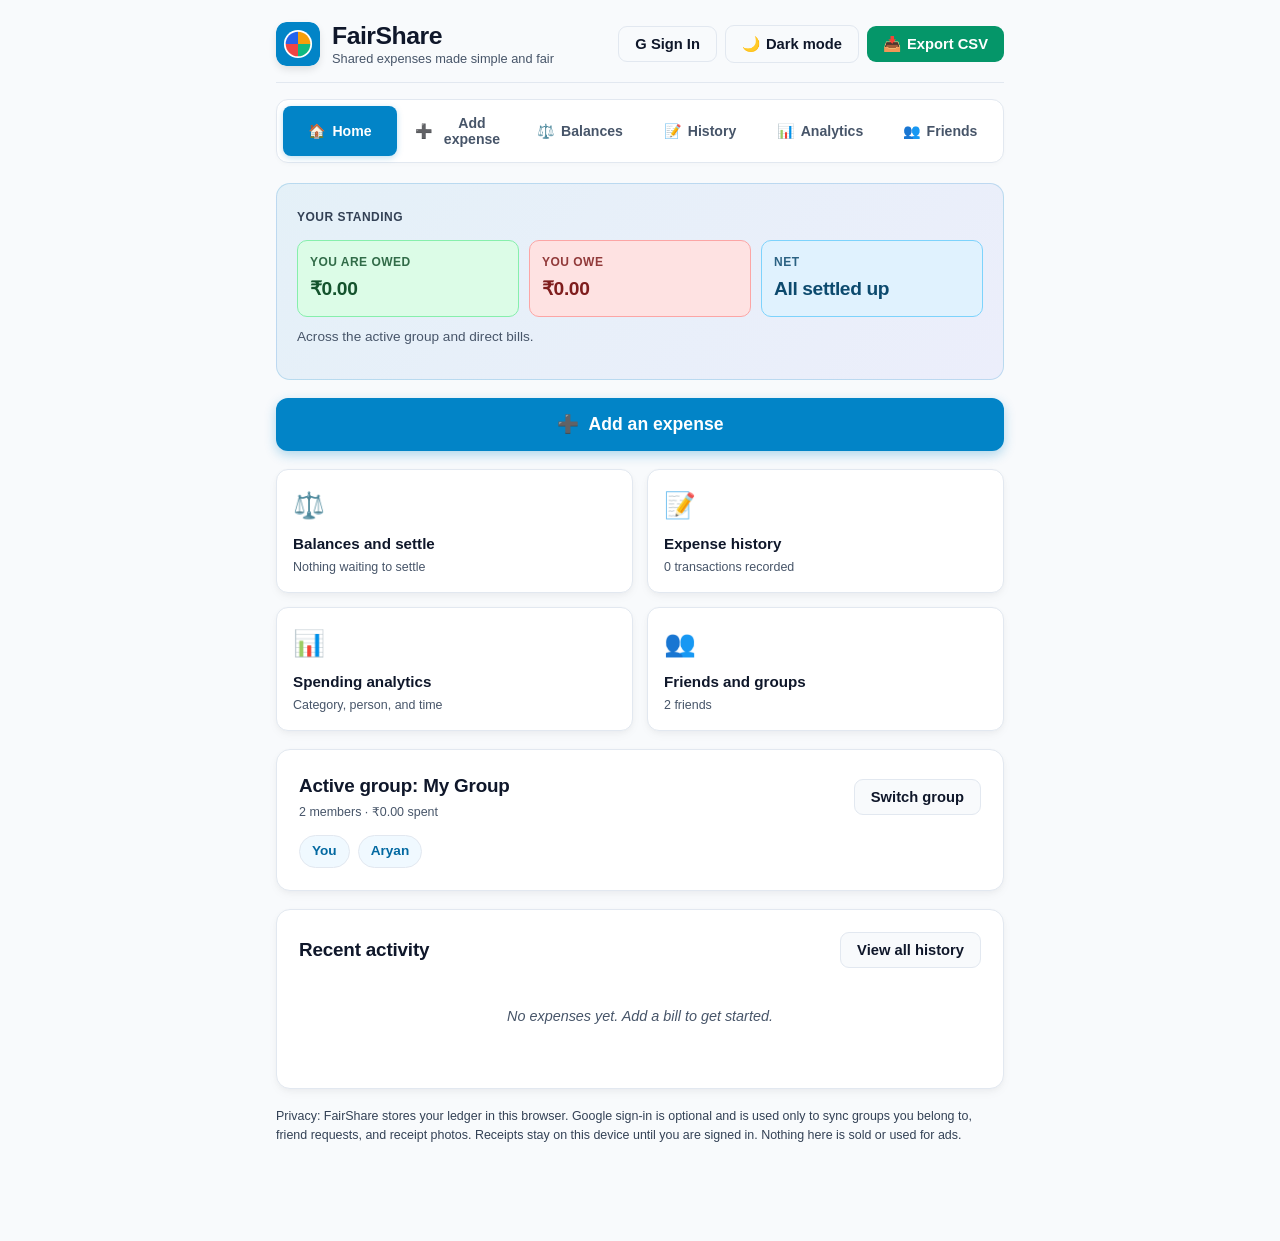
==== commit 73420204: "Fix FairShare review findings for static hosting Escape user-rendered text, split the app into modul" ====
--- a/index.html
+++ b/index.html
@@ -2,792 +2,535 @@
 <html lang="en" data-theme="light">
 <head>
   <meta charset="UTF-8">
-  <meta name="viewport" content="width=device-width, initial-scale=1.0">
+  <meta name="viewport" content="width=device-width, initial-scale=1">
+  <meta name="description" content="FairShare splits group expenses, simplifies who owes whom, and tracks spending. It works offline, with optional Google sign-in.">
   <meta name="theme-color" content="#0284c7">
+  <link rel="canonical" href="https://ramesh0708.github.io/fairshare/">
+  <meta property="og:type" content="website">
+  <meta property="og:title" content="FairShare — group expense tracker">
+  <meta property="og:description" content="Split bills with friends, simplify debts, and keep a ledger on your device. Google sync is optional.">
+  <meta property="og:url" content="https://ramesh0708.github.io/fairshare/">
+  <meta property="og:image" content="https://ramesh0708.github.io/fairshare/icons/icon-512.png">
+  <meta name="twitter:card" content="summary">
+  <meta name="twitter:title" content="FairShare — group expense tracker">
+  <meta name="twitter:description" content="Split bills with friends, simplify debts, and keep a ledger on your device. Google sync is optional.">
+  <meta name="twitter:image" content="https://ramesh0708.github.io/fairshare/icons/icon-512.png">
   <link rel="manifest" href="manifest.json">
-  <link rel="icon" type="image/jpeg" href="fairshare_logo.jpg">
-  <title>FairShare - Group Expense Tracker</title>
-  <link rel="preconnect" href="https://fonts.googleapis.com">
-  <link rel="preconnect" href="https://fonts.gstatic.com" crossorigin>
-  <link href="https://fonts.googleapis.com/css2?family=Inter:wght@400;500;600;700&family=JetBrains+Mono:wght@500;600;700&family=Plus+Jakarta+Sans:wght@600;700;800&display=swap" rel="stylesheet">
-  <link rel="stylesheet" href="fairshare.css">
-  <!-- Firebase SDKs (Official Google CDNs) -->
-  <script src="https://www.gstatic.com/firebasejs/10.8.0/firebase-app-compat.js"></script>
-  <script src="https://www.gstatic.com/firebasejs/10.8.0/firebase-auth-compat.js"></script>
-  <script src="https://www.gstatic.com/firebasejs/10.8.0/firebase-firestore-compat.js"></script>
-  <script src="https://cdn.jsdelivr.net/npm/tesseract.js@5/dist/tesseract.min.js"></script>
+  <link rel="icon" type="image/png" sizes="32x32" href="icons/favicon-32.png">
+  <link rel="apple-touch-icon" href="icons/apple-touch-icon.png">
+  <link rel="stylesheet" href="styles.css">
+  <title>FairShare</title>
 </head>
 <body>
-
-  <canvas id="confetti-canvas"></canvas>
-
-  <div class="app-shell">
-  <aside class="command-dock">
-  <!-- App Header -->
+  <a class="sr-only" href="#page-home">Skip to content</a>
+  <canvas id="confetti-canvas" aria-hidden="true"></canvas>
+
   <header class="app-header">
-    <div class="brand-group" onclick="navigateTo('home')">
-      <div class="logo-container" title="FairShare">
+    <button type="button" class="brand-group" data-nav="home">
+      <span class="logo-container" aria-hidden="true">
         <svg xmlns="http://www.w3.org/2000/svg" viewBox="0 0 100 100" width="44" height="44">
           <rect width="100" height="100" rx="22" fill="#0284c7"/>
-          <circle cx="50" cy="50" r="38" fill="#ffffff"/>
-          <path d="M 12 12 C 22 24, 32 30, 42 34 C 44 35, 45 32, 43 30 C 38 24, 30 16, 20 8 Z" fill="#2563eb"/>
-          <path d="M 88 12 C 78 24, 68 30, 58 34 C 56 35, 55 32, 57 30 C 62 24, 70 16, 80 8 Z" fill="#f59e0b"/>
-          <path d="M 12 88 C 22 76, 32 70, 42 66 C 44 65, 45 68, 43 70 C 38 76, 30 84, 20 92 Z" fill="#ef4444"/>
-          <path d="M 88 88 C 78 76, 68 70, 58 66 C 56 65, 55 68, 57 70 C 62 76, 70 84, 80 92 Z" fill="#10b981"/>
-          <path d="M 48 20 A 30 30 0 0 0 20 48 L 48 48 Z" fill="#3b82f6"/>
-          <path d="M 20 52 A 30 30 0 0 0 48 80 L 48 52 Z" fill="#f87171"/>
-          <path d="M 52 20 L 52 48 L 80 48 A 30 30 0 0 0 52 20 Z" fill="#fbbf24"/>
-          <path d="M 52 52 L 52 80 A 30 30 0 0 0 80 52 Z" fill="#34d399"/>
-          <path d="M 32 31 L 44 31 L 44 37 L 36 37 L 36 44 L 43 44 L 43 49 L 36 49 L 36 69 L 30 69 L 30 31 Z" fill="#ffffff"/>
-          <path d="M 68 34 C 68 32, 65 31, 61 31 C 56 31, 54 33, 54 36 C 54 42, 68 42, 68 53 C 68 62, 59 64, 54 64 C 50 64, 47 62, 47 62 L 48 56 C 48 56, 51 58, 55 58 C 59 58, 62 56, 62 53 C 62 47, 48 47, 48 36 C 48 27, 56 25, 62 25 C 66 25, 69 27, 69 27 Z" fill="#ffffff"/>
+          <circle cx="50" cy="50" r="32" fill="#ffffff"/>
+          <path d="M50 22 A28 28 0 0 0 22 50 L50 50 Z" fill="#2563eb"/>
+          <path d="M50 22 A28 28 0 0 1 78 50 L50 50 Z" fill="#f59e0b"/>
+          <path d="M22 50 A28 28 0 0 0 50 78 L50 50 Z" fill="#ef4444"/>
+          <path d="M78 50 A28 28 0 0 1 50 78 L50 50 Z" fill="#10b981"/>
         </svg>
-      </div>
-      <div>
+      </span>
+      <span>
         <h1 class="brand-title">FairShare</h1>
-        <p class="brand-tagline">Shared expenses made simple & fair</p>
-      </div>
-    </div>
-
-    <!-- Action Buttons -->
+        <p class="brand-tagline">Shared expenses made simple and fair</p>
+      </span>
+    </button>
     <div class="header-actions">
-      <button type="button" id="btn-google-auth" class="btn btn-secondary" onclick="handleAuthClick()">
-        <svg viewBox="0 0 24 24" aria-hidden="true"><circle cx="12" cy="12" r="8"/><path d="M12 8v8M8 12h8"/></svg>
-        <span id="auth-btn-label">Sign in</span>
-      </button>
-      <button type="button" id="btn-theme-toggle" class="btn btn-secondary">
-        <svg viewBox="0 0 24 24" aria-hidden="true"><path d="M21 14.5A8.5 8.5 0 0 1 9.5 3 7 7 0 1 0 21 14.5z"/></svg>
+      <button type="button" id="btn-google-auth" class="btn btn-secondary">
+        <span id="auth-btn-label">G Sign In</span>
+      </button>
+      <button type="button" id="btn-theme-toggle" class="btn btn-secondary" aria-pressed="false">
+        <span aria-hidden="true">🌙</span>
         <span id="theme-btn-text">Dark mode</span>
       </button>
-      <button type="button" id="btn-export-csv" class="btn btn-export" title="Export entire ledger to CSV">
-        <svg viewBox="0 0 24 24" aria-hidden="true"><path d="M12 4v10M8 10l4 4 4-4"/><path d="M5 19h14"/></svg>
-        <span class="label-long">Export CSV</span>
+      <button type="button" id="btn-export-csv" class="btn btn-export">
+        <span aria-hidden="true">📥</span> Export CSV
       </button>
     </div>
   </header>
 
-  <div class="dock-group">
-    <label for="group-selector">Active group</label>
-    <select id="group-selector"></select>
-  </div>
-
   <nav class="desktop-nav" aria-label="Primary">
-    <button type="button" class="nav-tab-btn active" data-page="home" onclick="navigateTo('home')">
-      <svg viewBox="0 0 24 24"><path d="M4 10.5 12 4l8 6.5V20a1 1 0 0 1-1 1h-5v-6H10v6H5a1 1 0 0 1-1-1z"/></svg>
-      Home
+    <button type="button" class="nav-tab-btn active" data-nav="home"><span aria-hidden="true">🏠</span> Home</button>
+    <button type="button" class="nav-tab-btn" data-nav="add-expense"><span aria-hidden="true">➕</span> Add expense</button>
+    <button type="button" class="nav-tab-btn" data-nav="balances"><span aria-hidden="true">⚖️</span> Balances</button>
+    <button type="button" class="nav-tab-btn" data-nav="history"><span aria-hidden="true">📝</span> History</button>
+    <button type="button" class="nav-tab-btn" data-nav="analytics"><span aria-hidden="true">📊</span> Analytics</button>
+    <button type="button" class="nav-tab-btn" data-nav="friends"><span aria-hidden="true">👥</span> Friends <span id="desktop-requests-badge" class="nav-badge" hidden>0</span></button>
+  </nav>
+
+  <section id="page-home" class="app-page active">
+    <div class="home-balance-card">
+      <span class="metric-label">Your standing</span>
+      <div class="standing-tiles">
+        <div class="standing-tile tile-owed">
+          <div class="metric-label">You are owed</div>
+          <strong id="home-owed">₹0.00</strong>
+        </div>
+        <div class="standing-tile tile-owe">
+          <div class="metric-label">You owe</div>
+          <strong id="home-owe">₹0.00</strong>
+        </div>
+        <div class="standing-tile tile-net">
+          <div class="metric-label">Net</div>
+          <strong id="home-standing-text">All settled up</strong>
+        </div>
+      </div>
+      <p id="home-standing-sub" class="page-sub" style="margin-top:10px;">Across the active group and direct bills.</p>
+      <ul id="home-settle-list" class="home-settle-list"></ul>
+    </div>
+
+    <button type="button" class="home-hero-btn" data-nav="add-expense">
+      <span aria-hidden="true">➕</span> Add an expense
     </button>
-    <button type="button" class="nav-tab-btn" data-page="add-expense" onclick="navigateTo('add-expense')">
-      <svg viewBox="0 0 24 24"><path d="M12 5v14M5 12h14"/></svg>
-      Add expense
-    </button>
-    <button type="button" class="nav-tab-btn" data-page="balances" onclick="navigateTo('balances')">
-      <svg viewBox="0 0 24 24"><path d="M12 3v18M5 8h14M7 16h10"/><path d="M4 8l2 8h4L8 8M14 8l-2 8h4l2-8"/></svg>
-      Balances
-    </button>
-    <button type="button" class="nav-tab-btn" data-page="history" onclick="navigateTo('history')">
-      <svg viewBox="0 0 24 24"><path d="M4 6h16M4 12h16M4 18h10"/></svg>
-      History
-    </button>
-    <button type="button" class="nav-tab-btn" data-page="analytics" onclick="navigateTo('analytics')">
-      <svg viewBox="0 0 24 24"><path d="M4 19V5M4 19h16"/><path d="M8 15v-4M12 15V8M16 15v-6"/></svg>
-      Analytics
-    </button>
-    <button type="button" class="nav-tab-btn" data-page="friends" onclick="navigateTo('friends')">
-      <svg viewBox="0 0 24 24"><path d="M16 19v-1a3 3 0 0 0-3-3H7a3 3 0 0 0-3 3v1"/><circle cx="10" cy="8" r="3"/><path d="M20 19v-1a3 3 0 0 0-2.2-2.9M16 5.1a3 3 0 0 1 0 5.8"/></svg>
-      Friends
-      <span class="rare-bell" data-slot="notification-bell" hidden aria-hidden="true">
-        <svg viewBox="0 0 18 18"><path d="M9 2.2a4.2 4.2 0 0 0-4.2 4.2v2.1L3.4 11v1.2h11.2V11L13.2 8.5V6.4A4.2 4.2 0 0 0 9 2.2z"/><path d="M7.6 13.4a1.5 1.5 0 0 0 2.8 0"/></svg>
-      </span>
-      <span id="desktop-requests-badge" class="nav-badge" style="display:none;">0</span>
-    </button>
-  </nav>
-  </aside>
-  <main class="workspace">
-
-  <!-- ================= PAGE 1: HOME DASHBOARD ================= -->
-  <section id="page-home" class="app-page active">
-    <!-- Executive Standing Banner -->
-    <div class="home-balance-card">
-      <div>
-        <div style="display:flex; justify-content:space-between; align-items:flex-start; gap:12px;">
-          <span class="eyebrow">Your overall standing</span>
-          <span id="home-standing-badge">Live</span>
-        </div>
-        <div id="home-standing-text">All settled up!</div>
-        <div id="home-standing-sub">You neither owe nor are owed money in the active group.</div>
-        <div class="hero-actions">
-          <button type="button" class="btn" onclick="navigateTo('add-expense')">
-            <svg viewBox="0 0 24 24"><path d="M12 5v14M5 12h14"/></svg>
-            Add an expense
-          </button>
-          <button type="button" class="btn btn-secondary" onclick="navigateTo('balances')">Settle up</button>
-          <button type="button" class="btn btn-secondary" onclick="openNewGroupModal()">New group</button>
-        </div>
-      </div>
-      <div>
-        <span class="eyebrow">Active group</span>
-        <h2 style="margin:6px 0 4px;"> <span id="home-group-name">No group yet</span></h2>
-        <div id="home-group-stats" style="color:var(--muted); font-size:0.85rem;">0 expenses</div>
-      </div>
-    </div>
-
-    <!-- Front & Center Primary Action Button -->
-    <button type="button" class="home-hero-btn" onclick="navigateTo('add-expense')">
-      <span style="font-size:1.4rem;">➕</span> Add an Expense
-    </button>
-
-    <!-- Quick Navigation Cards Grid -->
+
     <div class="dashboard-grid">
-      <div class="dash-card" onclick="navigateTo('balances')">
-        <div class="icon-badge"><svg viewBox="0 0 24 24"><path d="M4 19V5M4 19h16"/><path d="M8 16l3-4 3 2 4-6"/></svg></div>
-        <div class="dash-card-title">Who pays whom</div>
-        <div class="dash-card-desc" id="dash-settle-desc">Review who owes whom</div>
-        <div id="home-debt-preview"></div>
-      </div>
-
-      <div class="dash-card" onclick="navigateTo('history')">
-        <div class="icon-badge"><svg viewBox="0 0 24 24"><path d="M4 6h16M4 12h16M4 18h10"/></svg></div>
-        <div class="dash-card-title">Ledger</div>
-        <div class="dash-card-desc" id="dash-history-desc">0 transactions recorded</div>
-      </div>
-
-      <div class="dash-card" onclick="navigateTo('analytics')">
-        <div class="icon-badge"><svg viewBox="0 0 24 24"><path d="M4 19V5M4 19h16"/><path d="M8 15v-4M12 15V8M16 15v-6"/></svg></div>
-        <div class="dash-card-title">Spending mix</div>
-        <div class="dash-card-desc" id="dash-analytics-desc">Category mix appears after the first bill</div>
-      </div>
-
-      <div class="dash-card" onclick="navigateTo('friends')">
-        <div class="icon-badge"><svg viewBox="0 0 24 24"><path d="M16 19v-1a3 3 0 0 0-3-3H7a3 3 0 0 0-3 3v1"/><circle cx="10" cy="8" r="3"/></svg></div>
-        <div class="dash-card-title">People</div>
-        <div class="dash-card-desc" id="dash-friends-desc">Manage groups and friends</div>
-      </div>
-    </div>
-
-    <!-- Active Group Card -->
-    <div class="card home-members-card">
+      <button type="button" class="dash-card" data-nav="balances">
+        <span class="dash-card-icon" aria-hidden="true">⚖️</span>
+        <span class="dash-card-title">Balances and settle</span>
+        <span class="dash-card-desc" id="dash-settle-desc">Review who owes whom</span>
+      </button>
+      <button type="button" class="dash-card" data-nav="history">
+        <span class="dash-card-icon" aria-hidden="true">📝</span>
+        <span class="dash-card-title">Expense history</span>
+        <span class="dash-card-desc" id="dash-history-desc">0 transactions recorded</span>
+      </button>
+      <button type="button" class="dash-card" data-nav="analytics">
+        <span class="dash-card-icon" aria-hidden="true">📊</span>
+        <span class="dash-card-title">Spending analytics</span>
+        <span class="dash-card-desc">Category, person, and time</span>
+      </button>
+      <button type="button" class="dash-card" data-nav="friends">
+        <span class="dash-card-icon" aria-hidden="true">👥</span>
+        <span class="dash-card-title">Friends and groups</span>
+        <span class="dash-card-desc" id="dash-friends-desc">Manage groups and friends</span>
+      </button>
+    </div>
+
+    <div class="card">
       <div class="card-header-row">
         <div>
-          <h2 style="margin:0;">Members</h2>
-          <span style="font-size:0.8rem; color:var(--muted);">In the active group</span>
-        </div>
-        <button type="button" class="btn btn-secondary" onclick="navigateTo('friends')">Manage</button>
+          <h2>Active group: <span id="home-group-name">My Group</span></h2>
+          <span id="home-group-stats" class="transaction-meta">Members and spend</span>
+        </div>
+        <button type="button" class="btn btn-secondary" data-nav="friends">Switch group</button>
       </div>
       <div id="home-members-chips" class="chip-container"></div>
     </div>
 
-    <div class="card home-recent-card">
+    <div class="card">
       <div class="card-header-row">
-        <h2 style="margin:0;">Recent Activity</h2>
-        <button type="button" class="btn btn-secondary" onclick="navigateTo('history')" style="padding:6px 10px; font-size:0.8rem;">View All History →</button>
-      </div>
-      <div id="home-recent-empty" class="empty-state" style="padding:14px 0;">No expenses yet. Tap <strong>+ Add an Expense</strong> above to log your first bill!</div>
-      <ul id="home-recent-list" class="transaction-list"></ul>
+        <h2>Recent activity</h2>
+        <button type="button" class="btn btn-secondary" data-nav="history">View all history</button>
+      </div>
+      <p id="home-recent-empty" class="empty-state">No expenses yet. Add a bill to get started.</p>
+      <div id="home-recent-list" class="transaction-list"></div>
     </div>
   </section>
 
-  <!-- ================= PAGE 2: ADD / EDIT EXPENSE ================= -->
   <section id="page-add-expense" class="app-page">
     <div class="page-back-bar">
-      <button type="button" class="btn-back-home" onclick="navigateTo('home')">← Back to Home</button>
-      <span style="font-size:0.82rem; color:var(--muted);" id="add-page-group-label">Active Group: My Group</span>
-    </div>
-
+      <button type="button" class="btn-back-home" data-nav="home">← Back to home</button>
+      <span id="add-page-group-label" class="transaction-meta">Active group</span>
+    </div>
     <div class="card">
-      <h2 id="form-heading" style="margin-bottom:14px;">Add an Expense</h2>
-
-      <div class="form-group amount-stage">
-        <label for="amount">Amount (<span class="currency-label">₹</span>)</label>
-        <input type="number" id="amount" step="0.01" min="0.01" placeholder="0.00" required inputmode="decimal">
-      </div>
-
-      <div style="margin-bottom: 14px;">
-        <span class="eyebrow">Quick presets</span>
-        <div class="preset-container" style="margin-top: 8px;">
-          <button type="button" class="preset-btn" onclick="applyPreset('Chai & Snacks', 'Food')">Chai</button>
-          <button type="button" class="preset-btn" onclick="applyPreset('Dinner', 'Food')">Dinner</button>
-          <button type="button" class="preset-btn" onclick="applyPreset('Uber / Auto Ride', 'Transport')">Cab</button>
-          <button type="button" class="preset-btn" onclick="applyPreset('Grocery Run', 'Groceries')">Groceries</button>
-          <button type="button" class="preset-btn" onclick="applyPreset('Movie Tickets', 'Entertainment')">Movie</button>
-          <button type="button" class="preset-btn" onclick="applyPreset('WiFi & Electricity', 'Utilities')">Bills</button>
-        </div>
-      </div>
-
-      <!-- Expense Type Toggle: Group vs 1-on-1 Direct Friend -->
-      <div style="margin-bottom: 16px;">
-        <label style="font-size:0.8rem; font-weight:700; color:var(--muted); text-transform:uppercase; margin-bottom:6px; display:block;">Split Expense With:</label>
-        <div class="scope-toggle">
-          <button type="button" id="btn-scope-group" class="btn is-on" onclick="setExpenseScope('group')">Group expense</button>
-          <button type="button" id="btn-scope-friend" class="btn" onclick="setExpenseScope('friend')">1-on-1 with a friend</button>
-        </div>
-      </div>
-
-      <!-- 1-on-1 Direct Friend Selection Box -->
-      <div id="direct-friend-box" style="display:none; background:var(--box-bg); padding:14px; border-radius:10px; border:2px solid var(--primary); margin-bottom:16px;">
-        <label for="direct-friend-select" style="font-size:0.85rem; font-weight:700; margin-bottom:6px; display:block;">
-          Choose Friend to Split 1-on-1 With:
-        </label>
-        <div style="display:flex; gap:8px; align-items:center;">
-          <select id="direct-friend-select" style="flex:1; font-weight:600; padding:8px;" onchange="handleDirectFriendChange()">
-            <!-- Filled dynamically -->
-          </select>
-          <button type="button" class="btn btn-secondary" onclick="promptQuickFriendForExpense()" style="white-space:nowrap; padding:8px 12px; font-size:0.82rem;">
-            + Type New Name
-          </button>
-        </div>
-        <span id="direct-friend-note" style="font-size:0.75rem; color:var(--muted); display:block; margin-top:4px;">
-          A Google friend sees this bill on their account. A local name or mobile number stays on this device and does not sync.
-        </span>
+      <h2 id="form-heading">Add an expense</h2>
+      <div class="preset-container" aria-label="Quick presets">
+        <button type="button" class="preset-btn" data-preset-desc="Chai &amp; Snacks" data-preset-cat="Food"><span aria-hidden="true">☕</span> Chai &amp; snacks</button>
+        <button type="button" class="preset-btn" data-preset-desc="Dinner" data-preset-cat="Food"><span aria-hidden="true">🍕</span> Dinner</button>
+        <button type="button" class="preset-btn" data-preset-desc="Uber / Auto Ride" data-preset-cat="Transport"><span aria-hidden="true">🚕</span> Auto / cab</button>
+        <button type="button" class="preset-btn" data-preset-desc="Grocery Run" data-preset-cat="Groceries"><span aria-hidden="true">🛒</span> Groceries</button>
+        <button type="button" class="preset-btn" data-preset-desc="Movie Tickets" data-preset-cat="Entertainment"><span aria-hidden="true">🍿</span> Movie</button>
+        <button type="button" class="preset-btn" data-preset-desc="WiFi &amp; Electricity" data-preset-cat="Utilities"><span aria-hidden="true">💡</span> Bills</button>
+      </div>
+
+      <div class="form-group">
+        <span id="scope-label" class="metric-label">Split this expense with</span>
+        <div class="tab-group" role="group" aria-labelledby="scope-label">
+          <button type="button" id="btn-scope-group" class="btn">Group expense</button>
+          <button type="button" id="btn-scope-friend" class="btn btn-secondary">1-on-1 with a friend</button>
+        </div>
+      </div>
+
+      <div id="direct-friend-box" class="split-breakdown-box" hidden>
+        <label for="direct-friend-select">Friend</label>
+        <div class="form-row">
+          <select id="direct-friend-select"></select>
+          <button type="button" id="btn-quick-friend" class="btn btn-secondary">+ Type new name</button>
+        </div>
       </div>
 
       <form id="expense-form">
         <input type="hidden" id="editing-tx-id" value="">
         <div class="form-row">
-          <div class="form-group" style="flex: 2;">
+          <div class="form-group" style="flex:2">
             <label for="desc">Description</label>
-            <input type="text" id="desc" placeholder="e.g. Dinner at Toit, Uber cab, Blinkit groceries" required autocomplete="off">
-          </div>
-          <div class="form-group" style="flex: 1;">
-            <label for="category-select" style="display: flex; align-items: center;">
-              <span>Category</span>
-              <span id="cat-detect-badge" class="cat-badge cat-badge-auto" style="display:none;">Auto</span>
-            </label>
+            <input type="text" id="desc" placeholder="Dinner, cab, groceries" autocomplete="off">
+          </div>
+          <div class="form-group">
+            <label for="category-select">Category <span id="cat-detect-badge" class="cat-badge cat-badge-auto" hidden>Auto</span></label>
             <select id="category-select">
-              <option value="Food">Food & Dining</option>
-              <option value="Transport">Transport & Fuel</option>
-              <option value="Stay">Stay & Hotel</option>
-              <option value="Groceries">Groceries & Market</option>
+              <option value="Food">Food and dining</option>
+              <option value="Transport">Transport</option>
+              <option value="Stay">Stay</option>
+              <option value="Groceries">Groceries</option>
               <option value="Entertainment">Entertainment</option>
-              <option value="Utilities">Utilities & Bills</option>
+              <option value="Utilities">Utilities and bills</option>
               <option value="Other">Other</option>
             </select>
           </div>
         </div>
-
-        <div class="form-row">
-          <div class="form-group" style="flex: 1;">
+        <div class="form-row">
+          <div class="form-group">
+            <label for="amount">Amount (<span class="currency-label">₹</span>)</label>
+            <input type="number" id="amount" min="0.01" step="0.01" inputmode="decimal" placeholder="0.00">
+          </div>
+          <div class="form-group">
             <label for="payer-select">Who paid?</label>
-            <select id="payer-select" required></select>
-          </div>
-          <div class="form-group" style="flex: 1;">
-            <label for="expense-date">Date</label>
-            <input type="date" id="expense-date" required>
+            <select id="payer-select"></select>
+          </div>
+          <div class="form-group">
+            <label for="recurring-select">Repeat</label>
+            <select id="recurring-select">
+              <option value="">Does not repeat</option>
+              <option value="weekly">Weekly</option>
+              <option value="monthly">Monthly</option>
+            </select>
           </div>
         </div>
 
         <div class="form-group">
-          <label for="expense-notes">Notes (optional)</label>
-          <input type="text" id="expense-notes" placeholder="e.g. Aryan skipped dessert, split the cab home" autocomplete="off">
-        </div>
-
-        <!-- Receipt Photo Attachment -->
-        <div class="form-group">
-          <label for="receipt-file">Receipt photo, optional</label>
-          <label class="dropzone" id="receipt-dropzone">
-            <input type="file" id="receipt-file" accept="image/*">
-            <span><strong>Drop a bill here</strong><br>or click to browse. We will try to read the total.</span>
-          </label>
-          <button type="button" id="btn-clear-receipt" class="btn btn-secondary" style="display:none; margin-top:8px;">Remove photo</button>
-          <div id="receipt-upload-preview" style="display:none; margin-top: 10px;">
-            <div style="display:flex; gap:12px; align-items:flex-start; flex-wrap:wrap;">
-              <img id="receipt-thumb" src="" alt="Receipt Preview" style="max-height: 90px; border-radius: 8px; border: 1px solid var(--border); box-shadow:0 2px 6px rgba(0,0,0,0.06);">
-              <div id="receipt-scan-status" style="flex:1; min-width:240px; padding:10px 14px; background:var(--box-bg); border:1px solid var(--border); border-radius:8px;">
-                <div style="display:flex; align-items:center; gap:8px;">
-                  <span id="scan-icon" style="font-size:1.15rem;">🔍</span>
-                  <div>
-                    <strong id="scan-status-title" style="font-size:0.85rem; color:var(--text); display:block;">Scanning receipt for total...</strong>
-                    <span id="scan-status-detail" style="font-size:0.75rem; color:var(--muted); display:block;">Reading bill text &amp; auto-extracting amount...</span>
-                  </div>
-                </div>
-                <div id="detected-amounts-wrapper" style="margin-top:8px; display:none;">
-                  <span style="font-size:0.72rem; color:var(--muted); font-weight:600; text-transform:uppercase;">Detected bill amounts (tap to set):</span>
-                  <div id="detected-amounts-chips" style="display:flex; gap:6px; flex-wrap:wrap; margin-top:4px;"></div>
-                </div>
+          <label for="receipt-file">Receipt photo <span class="transaction-meta">(optional)</span></label>
+          <input type="file" id="receipt-file" accept="image/*">
+          <p id="receipt-auth-note" class="auth-note">Scanning a receipt for the total needs Google sign-in. You can still attach a photo on this device.</p>
+          <div id="receipt-upload-preview" hidden>
+            <img id="receipt-thumb" alt="Receipt preview" style="max-height:90px;border-radius:8px;border:1px solid var(--border);">
+            <div id="receipt-scan-status">
+              <strong id="scan-status-title">Bill photo attached</strong>
+              <span id="scan-status-detail" class="transaction-meta"></span>
+              <div id="detected-amounts-wrapper" hidden>
+                <span class="metric-label">Detected amounts</span>
+                <div id="detected-amounts-chips" class="chip-container"></div>
               </div>
             </div>
-          </div>
-        </div>
-
-        <!-- Split Type Tabs -->
+            <button type="button" id="btn-clear-receipt" class="btn btn-secondary" hidden>Remove photo</button>
+          </div>
+        </div>
+
         <div class="form-group">
-          <label>How should this expense be split?</label>
-          <div class="tab-group">
-            <button type="button" class="tab-btn active" data-mode="equal">Equally (=)</button>
-            <button type="button" class="tab-btn" data-mode="exact">Exact Amounts</button>
-            <button type="button" class="tab-btn" data-mode="percent">Percentages (%)</button>
-            <button type="button" class="tab-btn" data-mode="ratio">Shares / Ratio</button>
+          <span id="split-label" class="metric-label">How should this be split?</span>
+          <div class="tab-group" role="group" aria-labelledby="split-label">
+            <button type="button" class="tab-btn active" data-mode="equal">Equally</button>
+            <button type="button" class="tab-btn" data-mode="exact">Exact amounts</button>
+            <button type="button" class="tab-btn" data-mode="percent">Percentages</button>
+            <button type="button" class="tab-btn" data-mode="ratio">Shares</button>
           </div>
           <div id="split-breakdown-container" class="split-breakdown-box"></div>
         </div>
-
-        <div id="expense-form-error" class="form-error" role="alert"></div>
-
-        <div style="display: flex; gap: 8px; margin-top: 16px;">
-          <button type="button" id="btn-cancel-edit" class="btn btn-secondary" onclick="navigateTo('home')" style="flex:1;">Cancel</button>
-          <button type="submit" id="btn-submit-expense" class="btn btn-block" style="flex:2;">Save Expense</button>
+        <div class="form-row">
+          <button type="button" id="btn-cancel-edit" class="btn btn-secondary">Cancel</button>
+          <button type="submit" id="btn-submit-expense" class="btn btn-block">Save expense</button>
         </div>
       </form>
     </div>
   </section>
 
-  <!-- ================= PAGE 3: BALANCES & SETTLE ================= -->
   <section id="page-balances" class="app-page">
     <div class="page-back-bar">
-      <button type="button" class="btn-back-home" onclick="navigateTo('home')">← Back to Home</button>
-      <button type="button" id="btn-toggle-settle-form" class="btn btn-settle" style="padding:6px 12px; font-size:0.82rem;">+ Custom Settlement</button>
-    </div>
-
-    <div class="balances-layout">
-    <div class="balances-side">
-    <!-- Overview Metrics Grid -->
+      <button type="button" class="btn-back-home" data-nav="home">← Back to home</button>
+      <button type="button" id="btn-toggle-settle-form" class="btn btn-settle">+ Custom settlement</button>
+    </div>
     <div class="summary-grid">
-      <div class="metric-box">
-        <div class="metric-label">Total Spend</div>
-        <div class="metric-val" id="total-spent">₹0.00</div>
-      </div>
-      <div class="metric-box">
-        <div class="metric-label">Expenses Logged</div>
-        <div class="metric-val" id="total-expense-count">0</div>
-      </div>
-      <div class="metric-box">
-        <div class="metric-label">Settlements Done</div>
-        <div class="metric-val" id="total-settle-count">0</div>
-      </div>
-    </div>
-
-    <!-- Settle Up Box (Collapsible) -->
-    <div id="settle-up-box" class="settle-up-box">
-      <h3 style="margin-top: 0; margin-bottom: 12px; font-size: 1rem;">Record a Direct Payment / Settlement</h3>
+      <div class="metric-box"><div class="metric-label">Total spend</div><div class="metric-val" id="total-spent">₹0.00</div></div>
+      <div class="metric-box"><div class="metric-label">Expenses logged</div><div class="metric-val" id="total-expense-count">0</div></div>
+      <div class="metric-box"><div class="metric-label">Settlements</div><div class="metric-val" id="total-settle-count">0</div></div>
+    </div>
+
+    <div id="settle-up-box" class="settle-up-box" hidden>
+      <h3>Record a direct payment</h3>
       <form id="settle-form">
         <div class="form-row">
-          <div class="form-group">
-            <label for="settle-payer">Who paid?</label>
-            <select id="settle-payer" required></select>
-          </div>
-          <div class="form-group">
-            <label for="settle-receiver">Paid to whom?</label>
-            <select id="settle-receiver" required></select>
-          </div>
-          <div class="form-group">
-            <label for="settle-amount">Amount (<span class="currency-label">₹</span>)</label>
-            <input type="number" id="settle-amount" step="0.01" min="0.01" placeholder="0.00" required>
-          </div>
-        </div>
-        <div style="display: flex; gap: 8px; justify-content: flex-end;">
-          <button type="button" id="btn-cancel-settle" class="btn btn-secondary" style="padding: 8px 14px;">Cancel</button>
-          <button type="submit" class="btn btn-settle" style="padding: 8px 16px;">Save Settlement</button>
+          <div class="form-group"><label for="settle-payer">Who paid?</label><select id="settle-payer"></select></div>
+          <div class="form-group"><label for="settle-receiver">Paid whom?</label><select id="settle-receiver"></select></div>
+          <div class="form-group"><label for="settle-amount">Amount (<span class="currency-label">₹</span>)</label><input type="number" id="settle-amount" min="0.01" step="0.01" inputmode="decimal"></div>
+        </div>
+        <div class="upi-actions">
+          <button type="button" id="btn-cancel-settle" class="btn btn-secondary">Cancel</button>
+          <button type="submit" class="btn btn-settle">Save settlement</button>
         </div>
       </form>
     </div>
 
-    <!-- Simplify Debts Toggle -->
     <div class="toggle-row">
       <div>
-        <strong style="font-size: 0.92rem;">Simplify Debts</strong>
-        <div class="toggle-desc" id="simplify-desc">
-          On: Minimizes transactions (e.g. if A owes B and B owes C, A directly pays C).
-        </div>
-      </div>
-      <label class="switch">
-        <input type="checkbox" id="toggle-simplify" checked>
-        <span class="slider"></span>
-      </label>
-    </div>
-    </div>
-
-    <!-- Suggested Settlements Card -->
+        <strong>Simplify debts</strong>
+        <div id="simplify-desc" class="toggle-desc">On: minimizes payments. If A owes B and B owes C, A pays C directly.</div>
+      </div>
+      <label class="switch"><span class="sr-only">Simplify debts</span><input type="checkbox" id="toggle-simplify" checked><span class="slider"></span></label>
+    </div>
+
     <div class="settlement-card">
       <div class="settlement-header">
-        <div class="settlement-title" id="settlement-header-label">Suggested Debt Settlements</div>
-        <span style="font-size: 0.75rem; color: var(--success-text); font-weight: 600;">Click "Settle" to log payment</span>
+        <div id="settlement-header-label" class="settlement-title">Suggested debt settlements</div>
       </div>
       <ul id="settlement-list" class="settlement-list"></ul>
     </div>
-    </div>
-
-    <!-- Member Standing Table -->
-    <div class="card" style="margin-top:18px;">
+
+    <div class="card">
       <div class="card-header-row">
         <div>
-          <h2>Member Balance Sheet</h2>
-          <span style="font-size:0.78rem; color:var(--muted);">Click any member to open their complete individual ledger</span>
-        </div>
-        <select id="member-inspect-select" style="width: auto; padding: 4px 8px; font-size: 0.8rem;" onchange="openMemberModalFromSelect(this.value)">
-          <option value="">Inspect Member...</option>
-        </select>
-      </div>
-
-      <div style="overflow-x: auto;">
+          <h2>Member balance sheet</h2>
+          <span class="transaction-meta">Open a statement for one person</span>
+        </div>
+        <label class="sr-only" for="member-inspect-select">Inspect member</label>
+        <select id="member-inspect-select" style="width:auto"></select>
+      </div>
+      <div style="overflow-x:auto">
         <table class="member-spend-table">
           <thead>
             <tr>
               <th>Member</th>
-              <th style="text-align: right;">Paid Out of Pocket</th>
-              <th style="text-align: right;">Total Share (Owed)</th>
-              <th style="text-align: right;">Net Balance</th>
-              <th style="text-align: center; width: 80px;">Statement</th>
+              <th style="text-align:right">Paid</th>
+              <th style="text-align:right">Share</th>
+              <th style="text-align:right">Net</th>
+              <th style="text-align:center">Statement</th>
             </tr>
           </thead>
           <tbody id="member-spend-tbody"></tbody>
         </table>
       </div>
     </div>
-  
-    <!-- Direct 1-on-1 Friend Balances Card -->
-    <div class="card" id="direct-balances-card" style="margin-top: 20px;">
+
+    <div class="card" id="direct-balances-card">
       <div class="card-header-row">
         <div>
-          <h2>Direct 1-on-1 Friend Balances</h2>
-          <span style="font-size:0.82rem; color:var(--muted);">Non-group expenses and direct IOUs with individual friends</span>
-        </div>
-        <button type="button" class="btn btn-secondary" onclick="navigateTo('friends')" style="padding:6px 12px; font-size:0.8rem;">Manage Friends →</button>
-      </div>
-      <div id="direct-balances-list" style="margin-top:12px;"></div>
-    </div>
-</section>
-
-  <!-- ================= PAGE 4: EXPENSE HISTORY ================= -->
+          <h2>Direct 1-on-1 balances</h2>
+          <span class="transaction-meta">Bills that are not in a group</span>
+        </div>
+        <button type="button" class="btn btn-secondary" data-nav="friends">Manage friends</button>
+      </div>
+      <div id="direct-balances-list"></div>
+    </div>
+  </section>
+
   <section id="page-history" class="app-page">
     <div class="page-back-bar">
-      <button type="button" class="btn-back-home" onclick="navigateTo('home')">← Back to Home</button>
-      <button type="button" class="btn" onclick="navigateTo('add-expense')" style="padding:6px 12px; font-size:0.82rem;">+ Add Expense</button>
-    </div>
-
+      <button type="button" class="btn-back-home" data-nav="home">← Back to home</button>
+      <button type="button" class="btn" data-nav="add-expense">+ Add expense</button>
+    </div>
     <div class="card">
       <div class="card-header-row">
         <div>
-          <h2>Expense History & Audit</h2>
-          <span style="font-size: 0.8rem; color: var(--muted);">Click any item to inspect shares, receipts, or edit</span>
-        </div>
-        <button type="button" id="btn-clear-all" style="background: none; border: none; color: var(--muted); cursor: pointer; font-size: 0.8rem; text-decoration: underline;">Clear All</button>
-      </div>
-
-      <div class="tab-group" style="max-width: 320px; margin-bottom: 12px;">
+          <h2>Expense history</h2>
+          <span class="transaction-meta">Open a row to edit, delete, or view the receipt</span>
+        </div>
+        <button type="button" id="btn-clear-all" class="btn-back-home">Clear group history</button>
+      </div>
+      <div class="tab-group" role="group" aria-label="Record type">
         <button type="button" class="tab-btn active" id="filter-all">All</button>
         <button type="button" class="tab-btn" id="filter-expenses">Expenses</button>
         <button type="button" class="tab-btn" id="filter-settlements">Settlements</button>
       </div>
-
+      <div class="tab-group" role="group" aria-label="Which ledger">
+        <button type="button" class="tab-btn active" data-history-scope="all">Everything</button>
+        <button type="button" class="tab-btn" data-history-scope="group">This group</button>
+        <button type="button" class="tab-btn" data-history-scope="direct">Direct</button>
+      </div>
       <div class="filter-search-container">
         <div class="search-input-wrapper">
-          <input type="text" id="search-query" placeholder="Search description, category, or notes">
+          <label class="sr-only" for="search-query">Search history</label>
+          <input type="text" id="search-query" placeholder="Search description, person, or category">
         </div>
         <div class="member-filter-wrapper">
-          <select id="filter-member-select">
-            <option value="all">All Members</option>
-          </select>
-        </div>
-      </div>
-
-      <div id="empty-msg" class="empty-state">
-        <p>No transactions in this view yet.</p>
-        <button type="button" class="btn" onclick="loadSampleDemoData()">Load sample demo data</button>
-      </div>
-      <ul id="transaction-list" class="transaction-list"></ul>
+          <label class="sr-only" for="filter-member-select">Filter by member</label>
+          <select id="filter-member-select"><option value="all">All members</option></select>
+        </div>
+      </div>
+      <p id="empty-msg" class="empty-state">No transactions in this view yet.</p>
+      <div id="transaction-list" class="transaction-list"></div>
     </div>
   </section>
 
-  <!-- ================= PAGE 5: SPENDING ANALYTICS ================= -->
   <section id="page-analytics" class="app-page">
-    <div class="page-back-bar">
-      <button type="button" class="btn-back-home" onclick="navigateTo('home')">← Back to Home</button>
-      <span style="font-size:0.82rem; color:var(--muted);">Group expenses and 1-on-1 bills</span>
-    </div>
-
+    <div class="page-heading">
+      <h2 class="page-title">Spending analytics</h2>
+      <p id="analytics-subtitle" class="page-sub">Category, person, and time</p>
+    </div>
     <div class="card">
-      <div class="card-header-row">
-        <h2>Category Spending Breakdown</h2>
-        <div class="tab-group chart-switch" style="margin-bottom: 0; width: 140px;">
-          <button type="button" class="tab-btn active" id="btn-chart-pie">Pie</button>
-          <button type="button" class="tab-btn" id="btn-chart-bar">Bar</button>
-        </div>
-      </div>
-      <div id="chart-empty" class="empty-state">
-        <p>No category spending yet.</p>
-        <button type="button" class="btn" onclick="loadSampleDemoData()">Load sample demo data</button>
-      </div>
-      <div id="chart-area" class="chart-container" style="display: none;">
+      <div class="tab-group" role="group" aria-label="Analytics view">
+        <button type="button" class="tab-btn active" data-analytics-view="category">By category</button>
+        <button type="button" class="tab-btn" data-analytics-view="person">Per person</button>
+        <button type="button" class="tab-btn" data-analytics-view="time">Over time</button>
+      </div>
+      <div id="chart-style-tabs" class="tab-group" role="group" aria-label="Chart style">
+        <button type="button" class="tab-btn active" id="btn-chart-pie">Pie</button>
+        <button type="button" class="tab-btn" id="btn-chart-bar">Bar</button>
+      </div>
+      <p id="chart-empty" class="empty-state">No category spending yet. Add an expense to see analytics.</p>
+      <div id="chart-area" class="chart-container" hidden>
         <div class="chart-wrapper">
-          <div id="chart-visual" style="display: flex; justify-content: center; align-items: center;"></div>
+          <div id="chart-visual"></div>
           <div id="chart-legend" class="chart-legend"></div>
         </div>
       </div>
     </div>
   </section>
 
-  <!-- ================= PAGE 6: FRIENDS & GROUPS ================= -->
   <section id="page-friends" class="app-page">
     <div class="page-back-bar">
-      <button type="button" class="btn-back-home" onclick="navigateTo('home')">← Back to Home</button>
-      <button type="button" id="btn-new-group-modal" class="btn" style="padding:6px 12px; font-size:0.82rem;">New group</button>
-    </div>
-    <div class="friends-workspace">
-    <div class="friends-col">
-
-    <!-- Active User & Google Account Status -->
-    <div class="card" style="padding: 14px 18px; margin-bottom: 16px; background: var(--box-bg);">
-      <div style="display:flex; justify-content:space-between; align-items:center; flex-wrap:wrap; gap:10px;">
-        <div>
-          <span style="font-size:0.75rem; text-transform:uppercase; font-weight:700; color:var(--muted); display:block;">Your Google Account</span>
-          <div style="margin-top:2px;">
-            <strong id="my-display-account" style="font-size:1rem; color:var(--text);">Not signed in</strong>
-          </div>
-        </div>
-        <button type="button" id="btn-copy-my-email" class="btn btn-secondary" onclick="copyMyEmail()">
-          Copy my email
-        </button>
-      </div>
-      <div style="margin-top:6px; font-size:0.78rem; color:var(--muted);">
-        Sign in with Google before you add friends. That is how groups and 1-on-1 bills show up on their phone. A name or mobile number added below stays on this device and does not sync.
-      </div>
-    </div>
-
-    <!-- 1. GROUP MANAGEMENT CARD -->
-    <div class="card">
-      <div class="card-header-row">
-        <div>
-          <h2>Groups</h2>
-          <span style="font-size:0.82rem; color:var(--muted);">Create a group, then add Google friends so they see the same expenses. There is no group until you create one.</span>
-        </div>
-      </div>
-      
-      <div class="group-bar">
-        <div class="group-select-wrapper">
-          <span style="font-size:0.85rem; color:var(--muted);">Switch the active group from the sidebar.</span>
-        </div>
-        <div style="display: flex; gap: 6px;">
-          <button type="button" id="btn-share-group-invite" class="btn btn-secondary" onclick="shareGroupInvite()" title="Share group invite link">Invite link</button>
-          <button type="button" id="btn-rename-group" class="btn btn-secondary" title="Rename active group">Rename</button>
-          <div class="rare-delete" data-slot="delete-button">
-            <button type="button" class="rare-delete-trigger" aria-label="Delete group" aria-expanded="false" title="Delete active group">
-              <svg viewBox="0 0 24 24" aria-hidden="true"><path d="M4 7h16"/><path d="M9 7V5h6v2"/><path d="M7 7l1 12h8l1-12"/></svg>
-            </button>
-            <div class="rare-delete-panel" hidden>
-              <button type="button" id="btn-delete-group" aria-label="Confirm delete">Delete</button>
-              <button type="button" class="rare-delete-cancel" aria-label="Keep group">Keep</button>
+      <button type="button" class="btn-back-home" data-nav="home">← Back to home</button>
+      <button type="button" id="btn-new-group-modal" class="btn">+ New group</button>
+    </div>
+    <div id="friends-stack" class="friends-stack signed-out">
+      <div class="card" id="card-account">
+        <span class="metric-label">Your Google account</span>
+        <div class="card-header-row">
+          <strong id="my-display-account">Not signed in</strong>
+          <button type="button" id="btn-copy-my-email" class="btn btn-secondary">Copy my email</button>
+        </div>
+        <label for="profile-upi">Your UPI ID <span class="transaction-meta">used for settle-up QR codes</span></label>
+        <input type="text" id="profile-upi" autocomplete="off" placeholder="name@okbank" spellcheck="false">
+        <p class="transaction-meta">Sign-in is optional. Without it, everything stays in this browser.</p>
+      </div>
+
+      <div class="card" id="card-groups">
+        <h2>Group management</h2>
+        <p id="group-empty-hint" class="group-hint" hidden>Create a group to manage members and currency.</p>
+        <p id="group-choose-hint" class="group-hint" hidden>Choose a group above to manage members and currency.</p>
+        <div id="group-manage-panel">
+          <div class="group-bar">
+            <div class="group-select-wrapper">
+              <label for="group-selector">Active group</label>
+              <select id="group-selector"></select>
             </div>
-          </div>
-        </div>
-      </div>
-
-      <div class="form-row">
-        <div class="form-group" style="max-width: 140px;">
-          <label for="currency-select">Currency</label>
-          <select id="currency-select">
-            <option value="₹">₹ (INR)</option>
-            <option value="$">$ (USD)</option>
-            <option value="€">€ (EUR)</option>
-            <option value="£">£ (GBP)</option>
-            <option value="¥">¥ (JPY/CNY)</option>
-            <option value="custom">Other...</option>
-          </select>
-        </div>
-
-        <div class="form-group">
-          <label for="friend-picker-select">Add a friend to this group</label>
-          <div style="display: flex; gap: 8px;">
-            <select id="friend-picker-select">
-              <option value="">-- Choose a Connected Friend --</option>
-            </select>
-            <button type="button" id="btn-add-friend-to-group" class="btn btn-secondary" style="white-space:nowrap;">Add to Group</button>
-          </div>
-        </div>
-      </div>
-
-      <!-- Option 1: Direct Name Addition (No login needed) -->
-      <div style="background: var(--box-bg); padding: 12px 14px; border-radius: 8px; border: 1px solid var(--border); margin-bottom: 14px;">
-        <label for="input-new-member-name" style="font-size:0.85rem; font-weight:600; margin-bottom:6px; display:block;">
-          Add a local friend to this group
-        </label>
-        <div style="display:flex; gap:8px;">
-          <input type="text" id="input-new-member-name" placeholder="Name stored only on this device" style="flex:1;">
-          <button type="button" id="btn-add-custom-member" class="btn btn-primary" onclick="addMemberToActiveGroup()" style="white-space:nowrap;">Add local friend</button>
-        </div>
-        <span style="font-size:0.75rem; color:var(--muted); display:block; margin-top:4px;">
-          A local friend is saved only in this account on this device. They will not get these expenses, and the group will not sync to them. Use a Google friend above when you want them to see the split.
-        </span>
-      </div>
-
-      <div>
-        <div style="display: flex; justify-content: space-between; align-items: center; margin-bottom: 8px;">
-          <label style="margin-bottom: 0;">Group Members (<span id="member-count">0</span>):</label>
-          <span style="font-size:0.75rem; color:var(--muted);">Click × on a chip to remove</span>
-        </div>
-        <div id="members-container" class="chip-container"></div>
-      </div>
-    </div>
-    </div>
-    <div class="friends-col">
-
-    <!-- 2. INCOMING FRIEND REQUESTS CARD (REQUIRES APPROVAL) -->
-    <div class="card" id="incoming-requests-card" style="border: 2px solid var(--primary);">
-      <div class="card-header-row">
-        <div>
-          <h2>Incoming Friend Requests <span id="incoming-badge-count" class="badge-count" style="display:none;">0</span></h2>
-          <span style="font-size:0.8rem; color:var(--muted);">Approve or decline connection requests sent to your Google email</span>
-        </div>
-        <button type="button" class="btn btn-secondary" onclick="checkIncomingRequestsManual()" style="padding:6px 12px; font-size:0.8rem;" title="Manually re-check Firebase for incoming requests">
-          🔄 Check Now
-        </button>
-      </div>
-      <div id="incoming-requests-container" style="margin-top: 10px;">
-        <div style="text-align:center; color:var(--muted); padding:16px; background:var(--box-bg); border-radius:8px; font-size:0.85rem;">
-          No pending incoming requests. When a friend enters your Google email, their request will appear here for your approval.
-        </div>
-      </div>
-    </div>
-
-    <!-- 3. SEND FRIEND REQUEST BY GOOGLE EMAIL CARD -->
-    <div class="card">
-      <div class="card-header-row">
-        <div>
-          <h2>Add a Google friend</h2>
-          <span style="font-size:0.8rem; color:var(--muted);">Recommended. Both of you sign in, they approve, and groups and 1-on-1 bills sync.</span>
-        </div>
-      </div>
-
-      <div style="background: var(--box-bg); padding: 14px; border-radius: 10px; border: 1px solid var(--border); margin-bottom: 14px;">
-        <label for="input-friend-email">Friend's Google Email Address</label>
-        <div style="display:flex; gap:8px; margin-bottom:8px;">
-          <input type="email" id="input-friend-email" placeholder="e.g. aryanahir315@gmail.com" style="flex:1;">
-          <button type="button" id="btn-send-friend-request" class="btn btn-friends" onclick="sendFriendRequest()" style="white-space:nowrap;">In-App Request</button>
-        </div>
-        
-        <div style="display:flex; gap:8px; align-items:center; flex-wrap:wrap;">
-          <span style="font-size:0.75rem; color:var(--muted); font-weight:600;">Or send actual message to their inbox:</span>
-          <button type="button" class="btn btn-secondary" onclick="openInviteInGmail()">Open in Gmail</button>
-          <button type="button" class="btn btn-secondary" onclick="shareViaWhatsApp()">Share via WhatsApp</button>
-        </div>
-        
-        <span style="font-size:0.73rem; color:var(--muted); display:block; margin-top:6px;">
-          💡 <em>Note:</em> "In-App Request" notifies your friend when they open FairShare. To send an actual email to their Gmail inbox, click <strong>✉️ Open in Gmail</strong>.
-        </span>
-      </div>
-
-      <!-- Outgoing Pending Requests -->
-      <div>
-        <label style="font-size:0.82rem; font-weight:600; color:var(--muted);">Sent Requests (Awaiting Friend's Approval):</label>
-        <div id="outgoing-requests-container" style="margin-top:6px;">
-          <div style="font-size:0.8rem; color:var(--muted); padding:6px 0;">No pending sent requests.</div>
-        </div>
-      </div>
-    </div>
-
-    <!-- 4. CONNECTED & SAVED FRIENDS ROSTER CARD -->
-    <div class="card">
-      <div class="card-header-row">
-        <div>
-          <h2>Friends (<span id="global-friends-count">0</span>)</h2>
-          <span style="font-size:0.8rem; color:var(--muted);">Google friends sync. Local names and mobile numbers stay on this device.</span>
-        </div>
-      </div>
-
-      <div style="background: var(--box-bg); padding: 14px; border-radius: 10px; border: 1px solid var(--border); margin-bottom: 14px;">
-        <label for="new-friend-name">Add a local friend by name</label>
-        <div style="display:flex; gap:8px;">
-          <input type="text" id="new-friend-name" placeholder="Name stored only on this device" style="flex:1;">
-          <button type="button" id="btn-save-friend" class="btn btn-secondary" onclick="addNewFriendToRoster()" style="white-space:nowrap;">Add local friend</button>
-        </div>
-        <span style="font-size:0.75rem; color:var(--muted); display:block; margin-top:6px;">This person is stored only in this account on this device and will not sync to the cloud.</span>
-        <label for="new-friend-phone" style="margin-top:12px;">Add a friend by mobile number</label>
-        <div style="display:flex; gap:8px;">
-          <input type="tel" id="new-friend-phone" placeholder="Mobile number, you can rename it later" style="flex:1;">
-          <button type="button" class="btn btn-secondary" onclick="addFriendByPhone()" style="white-space:nowrap;">Add number</button>
-        </div>
-        <span style="font-size:0.75rem; color:var(--muted); display:block; margin-top:6px;">The number is the name until you rename it. It stays on this device and does not sync. The web app does not read your phone contacts.</span>
-      </div>
-
-      <label style="font-size:0.82rem; font-weight:600; color:var(--muted);">Friends List:</label>
-      <div id="friends-list-container" class="friends-list-container"></div>
-    </div>
-    </div>
+            <div class="settle-actions">
+              <button type="button" id="btn-share-group-invite" class="btn btn-secondary">Invite link</button>
+              <button type="button" id="btn-rename-group" class="btn btn-secondary">Rename</button>
+              <button type="button" id="btn-delete-group" class="btn btn-secondary" aria-label="Delete group"><span aria-hidden="true">🗑️</span></button>
+            </div>
+          </div>
+          <div class="form-row">
+            <div class="form-group">
+              <label for="currency-select">Currency</label>
+              <select id="currency-select">
+                <option value="₹">₹ (INR)</option>
+                <option value="$">$ (USD)</option>
+                <option value="€">€ (EUR)</option>
+                <option value="£">£ (GBP)</option>
+                <option value="¥">¥ (JPY/CNY)</option>
+              </select>
+              <button type="button" id="btn-custom-currency" class="btn btn-secondary" style="margin-top:8px">Custom symbol</button>
+            </div>
+            <div class="form-group">
+              <label for="friend-picker-select">Add a saved friend</label>
+              <div class="form-row">
+                <select id="friend-picker-select"></select>
+                <button type="button" id="btn-add-friend-to-group" class="btn btn-secondary">Add to group</button>
+              </div>
+            </div>
+          </div>
+          <div class="split-breakdown-box">
+            <label for="input-new-member-name">Add any name directly</label>
+            <div class="form-row">
+              <input type="text" id="input-new-member-name" placeholder="Aryan, Rahul, roommate">
+              <button type="button" id="btn-add-custom-member" class="btn">+ Add member</button>
+            </div>
+            <span class="transaction-meta">No login is required for people you add by name.</span>
+          </div>
+          <p><strong>Members (<span id="member-count">0</span>)</strong></p>
+          <div id="members-container" class="chip-container"></div>
+        </div>
+      </div>
+
+      <div class="card" id="card-incoming">
+        <div class="card-header-row">
+          <h2>Incoming friend requests <span id="incoming-badge-count" class="badge-count" hidden>0</span></h2>
+          <button type="button" id="btn-check-requests" class="btn btn-secondary" data-needs-auth disabled>
+            Check now <span class="auth-pill" data-auth-pill>Sign in required</span>
+          </button>
+        </div>
+        <div id="incoming-requests-container"></div>
+      </div>
+
+      <div class="card" id="card-email">
+        <h2>Connect by Google email</h2>
+        <label for="input-friend-email">Friend's Google email</label>
+        <div class="form-row">
+          <input type="email" id="input-friend-email" placeholder="name@gmail.com" autocomplete="email">
+          <button type="button" id="btn-send-friend-request" class="btn btn-friends" data-needs-auth disabled>
+            In-app request <span class="auth-pill" data-auth-pill>Sign in required</span>
+          </button>
+        </div>
+        <div class="settle-actions" style="margin-top:8px">
+          <button type="button" id="btn-gmail" class="btn btn-secondary">Open in email</button>
+          <button type="button" id="btn-whatsapp" class="btn btn-secondary">Share via WhatsApp</button>
+        </div>
+        <p class="transaction-meta">In-app requests show up when your friend opens FairShare while signed in. Email and WhatsApp do not need an account.</p>
+        <h3 class="transaction-meta">Sent requests</h3>
+        <div id="outgoing-requests-container"></div>
+      </div>
+
+      <div class="card" id="card-roster">
+        <h2>Quick add a friend <span class="transaction-meta">(<span id="global-friends-count">0</span> saved)</span></h2>
+        <label for="new-friend-name">Name</label>
+        <div class="form-row">
+          <input type="text" id="new-friend-name" placeholder="Friend's name">
+          <button type="button" id="btn-save-friend" class="btn btn-secondary">+ Add to roster</button>
+        </div>
+        <div id="friends-list-container" class="friends-list-container"></div>
+      </div>
     </div>
   </section>
-  <p class="rare-credit">Motion adapted from <a href="https://www.rareui.com/components">Rare UI</a>.</p>
-  </main>
+
+  <footer class="app-footer">
+    <p>Privacy: FairShare stores your ledger in this browser. Google sign-in is optional and is used only to sync groups you belong to, friend requests, and receipt photos. Receipts stay on this device until you are signed in. Nothing here is sold or used for ads.</p>
+  </footer>
+
+  <nav class="mobile-bottom-nav" aria-label="Mobile">
+    <button type="button" class="mobile-nav-item active" data-nav="home"><span class="nav-icon" aria-hidden="true">🏠</span><span>Home</span></button>
+    <button type="button" class="mobile-nav-item" data-nav="add-expense"><span class="nav-icon" aria-hidden="true">➕</span><span>Add</span></button>
+    <button type="button" class="mobile-nav-item" data-nav="balances"><span class="nav-icon" aria-hidden="true">⚖️</span><span>Balances</span></button>
+    <button type="button" class="mobile-nav-item" data-nav="history"><span class="nav-icon" aria-hidden="true">📝</span><span>History</span></button>
+    <button type="button" class="mobile-nav-item" data-nav="friends"><span class="nav-icon" aria-hidden="true">👥<span id="mobile-requests-badge" class="nav-badge-mobile" hidden>0</span></span><span>Friends</span></button>
+  </nav>
+
+  <div id="toast" class="toast" role="status" aria-live="polite" hidden></div>
+
+  <div id="app-dialog" class="modal-backdrop" role="dialog" aria-modal="true" aria-labelledby="dialog-title" hidden>
+    <div class="modal-content">
+      <h3 id="dialog-title">FairShare</h3>
+      <p id="dialog-message"></p>
+      <input id="dialog-input" type="text" hidden>
+      <div class="upi-actions">
+        <button type="button" id="dialog-cancel" class="btn btn-secondary">Cancel</button>
+        <button type="button" id="dialog-ok" class="btn">OK</button>
+      </div>
+    </div>
   </div>
 
-  <div class="rare-scroll" data-slot="scroll-progress">
-    <button type="button" class="rare-scroll-pill" aria-expanded="false" aria-label="Show sections">
-      <svg viewBox="0 0 24 24" aria-hidden="true">
-        <circle class="rare-scroll-track" cx="12" cy="12" r="10"></circle>
-        <circle class="rare-scroll-prog" cx="12" cy="12" r="10"></circle>
-      </svg>
-      <span class="rare-scroll-label">Home</span>
-    </button>
-    <ul class="rare-scroll-list" hidden>
-      <li><button type="button" data-page="home">Home</button></li>
-      <li><button type="button" data-page="add-expense">Add expense</button></li>
-      <li><button type="button" data-page="balances">Balances</button></li>
-      <li><button type="button" data-page="history">History</button></li>
-      <li><button type="button" data-page="analytics">Analytics</button></li>
-      <li><button type="button" data-page="friends">Friends</button></li>
-    </ul>
+  <div id="group-invite-modal" class="modal-backdrop" role="dialog" aria-modal="true" aria-labelledby="invite-modal-title" hidden>
+    <div class="modal-content" style="text-align:center">
+      <h3 id="invite-modal-title">Group invitation</h3>
+      <p id="invite-modal-desc"></p>
+      <div class="upi-actions" style="justify-content:center">
+        <button type="button" id="btn-decline-invite" class="btn btn-secondary">Decline</button>
+        <button type="button" id="btn-accept-invite" class="btn">Approve and join</button>
+      </div>
+    </div>
   </div>
 
-  <!-- Mobile Bottom Navigation Bar (Sticky on phones) -->
-  <nav class="mobile-bottom-nav" data-slot="gooey-nav" aria-label="Mobile">
-    <button type="button" class="mobile-nav-item active" data-page="home" onclick="navigateTo('home')">
-      <svg viewBox="0 0 24 24"><path d="M4 10.5 12 4l8 6.5V20a1 1 0 0 1-1 1h-5v-6H10v6H5a1 1 0 0 1-1-1z"/></svg>
-      <span>Home</span>
-    </button>
-    <button type="button" class="mobile-nav-item" data-page="add-expense" onclick="navigateTo('add-expense')">
-      <svg viewBox="0 0 24 24"><path d="M12 5v14M5 12h14"/></svg>
-      <span>Add</span>
-    </button>
-    <button type="button" class="mobile-nav-item" data-page="balances" onclick="navigateTo('balances')">
-      <svg viewBox="0 0 24 24"><path d="M12 3v18M5 8h14M7 16h10"/></svg>
-      <span>Balances</span>
-    </button>
-    <button type="button" class="mobile-nav-item" data-page="history" onclick="navigateTo('history')">
-      <svg viewBox="0 0 24 24"><path d="M4 6h16M4 12h16M4 18h10"/></svg>
-      <span>History</span>
-    </button>
-    <button type="button" class="mobile-nav-item" data-page="analytics" onclick="navigateTo('analytics')">
-      <svg viewBox="0 0 24 24"><path d="M4 19V5M4 19h16"/><path d="M8 15v-4M12 15V8M16 15v-6"/></svg>
-      <span>Charts</span>
-    </button>
-    <button type="button" class="mobile-nav-item" data-page="friends" onclick="navigateTo('friends')">
-      <span style="position:relative; display:grid;">
-        <svg viewBox="0 0 24 24"><path d="M16 19v-1a3 3 0 0 0-3-3H7a3 3 0 0 0-3 3v1"/><circle cx="10" cy="8" r="3"/></svg>
-        <span id="mobile-requests-badge" class="nav-badge-mobile" style="display:none;">0</span>
-      </span>
-      <span>Friends</span>
-    </button>
-  </nav>
-
-  <!-- ================= MODALS ================= -->
-
-  
-  <!-- Group Invite Approval Modal -->
-  <div class="modal-backdrop" id="group-invite-modal">
-    <div class="modal-content" style="max-width: 440px; text-align: center;">
-      <div style="font-size:2.5rem; margin-bottom:8px;">👥</div>
-      <h3 id="invite-modal-title" style="margin:0 0 8px 0; font-size:1.25rem;">Group Invitation</h3>
-      <p id="invite-modal-desc" style="font-size:0.88rem; color:var(--muted); line-height:1.4; margin-bottom:18px;">
-        A friend invited you to join their shared group.
-      </p>
-      <div style="display:flex; justify-content:center; gap:10px;">
-        <button type="button" class="btn btn-secondary" onclick="declineGroupInvite()" style="padding:8px 16px;">✕ Decline</button>
-        <button type="button" class="btn btn-primary" onclick="acceptGroupInvite()" style="padding:8px 20px; font-weight:700;">✓ Approve &amp; Join Group</button>
-      </div>
-    </div>
-  </div>
-
-  <!-- Create New Group Modal -->
-  <div id="new-group-modal" class="modal-backdrop">
+  <div id="new-group-modal" class="modal-backdrop" role="dialog" aria-modal="true" aria-labelledby="new-group-title" hidden>
     <div class="modal-content">
-      <button type="button" class="modal-close" onclick="closeNewGroupModal()">&times;</button>
-      <h3 style="margin-top:0; font-size:1.25rem;">Create a New Group</h3>
-      <p style="font-size:0.85rem; color:var(--muted); margin-top:-4px; margin-bottom:16px;">
-        Start with you. Tick Google friends if they should see this group on their account. A local friend or mobile number stays on this device and does not sync.
-      </p>
-
+      <button type="button" class="modal-close" data-close="#new-group-modal" aria-label="Close">&times;</button>
+      <h3 id="new-group-title">Create a new group</h3>
       <form id="new-group-form">
-        <div class="form-group">
-          <label for="modal-group-name">Group Name</label>
-          <input type="text" id="modal-group-name" placeholder="e.g. Flat Rent, Goa Vacation, Office Lunch" required>
-        </div>
-
+        <div class="form-group"><label for="modal-group-name">Group name</label><input id="modal-group-name" required></div>
         <div class="form-group">
           <label for="modal-group-currency">Currency</label>
           <select id="modal-group-currency">
@@ -798,3734 +541,51 @@
             <option value="¥">¥ (JPY/CNY)</option>
           </select>
         </div>
-
         <div class="form-group">
-          <label>Friends in this group</label>
-          <div id="modal-friends-checkboxes" style="background:var(--box-bg); padding:10px 14px; border-radius:8px; border:1px solid var(--border); max-height:160px; overflow-y:auto;"></div>
-        </div>
-
-        <div style="display:flex; justify-content:flex-end; gap:8px; margin-top:20px;">
-          <button type="button" class="btn btn-secondary" onclick="closeNewGroupModal()">Cancel</button>
-          <button type="submit" class="btn">Create Group</button>
+          <span class="metric-label">Friends to include</span>
+          <div id="modal-friends-checkboxes" class="split-breakdown-box"></div>
+        </div>
+        <div class="upi-actions">
+          <button type="button" class="btn btn-secondary" data-close="#new-group-modal">Cancel</button>
+          <button type="submit" class="btn">Create group</button>
         </div>
       </form>
     </div>
   </div>
 
-  <!-- Individual Member Statement Modal -->
-  <div id="member-modal" class="modal-backdrop">
-    <div class="modal-content" style="max-width: 580px;">
-      <button type="button" class="modal-close" onclick="closeMemberModal()">&times;</button>
+  <div id="member-modal" class="modal-backdrop" role="dialog" aria-modal="true" aria-labelledby="member-modal-title" hidden>
+    <div class="modal-content">
+      <button type="button" class="modal-close" data-close="#member-modal" aria-label="Close">&times;</button>
       <div id="member-modal-body"></div>
     </div>
   </div>
 
-  <!-- In-Depth Transaction Detail Modal -->
-  <div id="detail-modal" class="modal-backdrop">
+  <div id="detail-modal" class="modal-backdrop" role="dialog" aria-modal="true" hidden>
     <div class="modal-content">
-      <button type="button" class="modal-close" onclick="closeDetailModal()">&times;</button>
+      <button type="button" class="modal-close" data-close="#detail-modal" aria-label="Close">&times;</button>
       <div id="modal-body"></div>
     </div>
   </div>
 
-  <script>
-    // --- Application State ---
-    let appState = {
-      theme: "light",
-      activeGroupId: "",
-      friends: [],
-      directTransactions: [],
-      groups: {}
-    };
-
-    let activeReceiptBase64 = null;
-    let currentSplitMode = "equal";
-    let categoryManuallyOverridden = false;
-    let deferredPrompt = null;
-
-    const CATEGORY_ICONS = {
-      "Food": "F", "Transport": "T", "Stay": "S", "Groceries": "G",
-      "Entertainment": "E", "Utilities": "U", "Other": "O"
-    };
-
-    const CATEGORY_COLORS = {
-      "Food": "#f59e0b", "Transport": "#3b82f6", "Stay": "#8b5cf6", "Groceries": "#10b981",
-      "Entertainment": "#ec4899", "Utilities": "#eab308", "Other": "#64748b"
-    };
-
-    const KEYWORD_RULES = [
-      { category: "Food", keywords: ["food", "dinner", "lunch", "breakfast", "chai", "coffee", "cafe", "swiggy", "zomato", "burger", "pizza", "biryani", "drinks", "pub", "beer"] },
-      { category: "Transport", keywords: ["uber", "ola", "cab", "taxi", "auto", "rickshaw", "petrol", "diesel", "fuel", "flight", "train", "metro", "bus", "parking", "toll"] },
-      { category: "Groceries", keywords: ["grocery", "groceries", "blinkit", "zepto", "instamart", "bigbasket", "dmart", "vegetables", "fruits", "milk", "bread", "eggs"] },
-      { category: "Stay", keywords: ["hotel", "resort", "airbnb", "stay", "room", "hostel", "villa", "lodge", "booking"] },
-      { category: "Entertainment", keywords: ["movie", "cinema", "pvr", "inox", "netflix", "spotify", "concert", "game", "bowling", "party"] },
-      { category: "Utilities", keywords: ["wifi", "internet", "electricity", "power bill", "water", "gas", "rent", "maintenance", "recharge", "airtel", "jio"] }
-    ];
-
-    function predictCategory(text) {
-      if (!text) return null;
-      const lower = text.toLowerCase().trim();
-      for (const rule of KEYWORD_RULES) {
-        for (const kw of rule.keywords) {
-          if (lower.includes(kw)) return rule.category;
-        }
-      }
-      return null;
-    }
-
-    // Confetti Animation on Debt Settlement
-    function triggerConfetti() {
-      const canvas = document.getElementById("confetti-canvas");
-      if (!canvas) return;
-      const ctx = canvas.getContext("2d");
-      canvas.width = window.innerWidth;
-      canvas.height = window.innerHeight;
-
-      const particles = [];
-      const colors = ["#0284c7", "#16a34a", "#6366f1", "#f59e0b", "#ec4899", "#10b981"];
-      for (let i = 0; i < 70; i++) {
-        particles.push({
-          x: canvas.width / 2, y: canvas.height / 2 + 50,
-          w: Math.random() * 8 + 4, h: Math.random() * 8 + 4,
-          vx: (Math.random() - 0.5) * 14, vy: (Math.random() - 0.7) * 16,
-          color: colors[Math.floor(Math.random() * colors.length)],
-          rotation: Math.random() * 360, vr: (Math.random() - 0.5) * 10, opacity: 1
-        });
-      }
-
-      let animationFrame;
-      function render() {
-        ctx.clearRect(0, 0, canvas.width, canvas.height);
-        let activeCount = 0;
-        particles.forEach(p => {
-          p.x += p.vx; p.y += p.vy; p.vy += 0.35; p.rotation += p.vr; p.opacity -= 0.015;
-          if (p.opacity > 0) {
-            activeCount++;
-            ctx.save();
-            ctx.translate(p.x, p.y);
-            ctx.rotate((p.rotation * Math.PI) / 180);
-            ctx.globalAlpha = Math.max(0, p.opacity);
-            ctx.fillStyle = p.color;
-            ctx.fillRect(-p.w / 2, -p.h / 2, p.w, p.h);
-            ctx.restore();
-          }
-        });
-        if (activeCount > 0) animationFrame = requestAnimationFrame(render);
-        else cancelAnimationFrame(animationFrame);
-      }
-      render();
-    }
-
-    window.applyPreset = function(desc, cat) {
-      descInput.value = desc;
-      categorySelect.value = cat;
-      categoryManuallyOverridden = true;
-      updateCatBadge("manual");
-      amountInput.focus();
-    };
-
-    function getGroup() {
-      const ids = Object.keys(appState.groups);
-      if (!ids.length) {
-        return { id: "", name: "No group yet", currency: "₹", members: ["You"], simplifyDebts: true, transactions: [], virtual: true };
-      }
-      if (!appState.groups[appState.activeGroupId]) appState.activeGroupId = ids[0];
-      return appState.groups[appState.activeGroupId];
-    }
-
-    function hasGroups() {
-      return Object.keys(appState.groups).length > 0;
-    }
-
-    function highlight(text, query) {
-      const safe = escapeHtml(text || "");
-      if (!query) return safe;
-      const needle = escapeHtml(query).replace(/[.*+?^${}()|[\]\\]/g, "\\$&");
-      return safe.replace(new RegExp(needle, "ig"), (match) => `<mark>${match}</mark>`);
-    }
-
-    function escapeHtml(value) {
-      return String(value ?? "").replace(/[&<>"']/g, (ch) => ({
-        "&": "&amp;", "<": "&lt;", ">": "&gt;", '"': "&quot;", "'": "&#39;"
-      }[ch]));
-    }
-
-    function formatMoney(amount, currency) {
-      const n = Number(amount) || 0;
-      const sign = n < -0.004 ? "-" : "";
-      return sign + currency + Math.abs(n).toFixed(2);
-    }
-
-    function formatSignedMoney(amount, currency) {
-      const n = Number(amount) || 0;
-      if (Math.abs(n) < 0.005) return currency + "0.00";
-      return (n > 0 ? "+" : "-") + currency + Math.abs(n).toFixed(2);
-    }
-
-    function todayISO() {
-      const d = new Date();
-      const local = new Date(d.getTime() - d.getTimezoneOffset() * 60000);
-      return local.toISOString().slice(0, 10);
-    }
-
-    function formatDisplayDate(iso) {
-      const raw = iso || todayISO();
-      const d = new Date(raw.length === 10 ? raw + "T00:00:00" : raw);
-      if (isNaN(d.getTime())) {
-        return new Date().toLocaleDateString("en-IN", { month: "short", day: "numeric", year: "numeric" });
-      }
-      return d.toLocaleDateString("en-IN", { month: "short", day: "numeric", year: "numeric" });
-    }
-
-    function myInviteName() {
-      if (typeof currentUser !== "undefined" && currentUser) {
-        return currentUser.displayName || currentUser.email.split("@")[0];
-      }
-      return "me";
-    }
-
-    function showExpenseError(message) {
-      const el = document.getElementById("expense-form-error");
-      if (!el) return;
-      if (!message) {
-        el.style.display = "none";
-        el.textContent = "";
-        return;
-      }
-      el.textContent = message;
-      el.style.display = "block";
-    }
-
-    function findTransaction(id) {
-      const numericId = typeof id === "string" ? parseInt(id, 10) : id;
-      const g = getGroup();
-      let tx = g.transactions.find(t => t.id === numericId);
-      if (tx) return { tx, where: "group", group: g };
-      tx = (appState.directTransactions || []).find(t => t.id === numericId);
-      if (tx) return { tx, where: "direct", group: g };
-      return null;
-    }
-
-    function migrateDefaultGroupId() {
-      const legacy = appState.groups["group_default"];
-      if (!legacy) return;
-      const newId = "group_" + Date.now().toString(36) + Math.random().toString(36).slice(2, 6);
-      legacy.id = newId;
-      appState.groups[newId] = legacy;
-      delete appState.groups["group_default"];
-      if (appState.activeGroupId === "group_default") appState.activeGroupId = newId;
-      localStorage.setItem("fairshare_state_v9", JSON.stringify(appState));
-    }
-
-    function pairwiseDebts(g) {
-      const names = g.members;
-      const debt = {};
-      names.forEach(a => {
-        debt[a] = {};
-        names.forEach(b => { debt[a][b] = 0; });
-      });
-      g.transactions.forEach(t => {
-        if (t.type === "expense" && t.shares && debt[t.payer]) {
-          Object.entries(t.shares).forEach(([member, share]) => {
-            if (member !== t.payer && debt[member] && debt[member][t.payer] !== undefined) {
-              debt[member][t.payer] += Number(share) || 0;
-            }
-          });
-        } else if (t.type === "settlement" && debt[t.payer] && debt[t.payer][t.receiver] !== undefined) {
-          debt[t.payer][t.receiver] -= Number(t.amount) || 0;
-        }
-      });
-      const edges = [];
-      for (let i = 0; i < names.length; i++) {
-        for (let j = i + 1; j < names.length; j++) {
-          const a = names[i];
-          const b = names[j];
-          const net = (debt[a][b] || 0) - (debt[b][a] || 0);
-          if (net > 0.01) edges.push({ from: a, to: b, amount: net });
-          else if (net < -0.01) edges.push({ from: b, to: a, amount: -net });
-        }
-      }
-      edges.sort((a, b) => b.amount - a.amount);
-      return edges;
-    }
-
-    function loadSavedState() {
-      const saved = localStorage.getItem("fairshare_state_v9") || localStorage.getItem("fairshare_state_v8") || localStorage.getItem("fairshare_state_v7") || localStorage.getItem("fairshare_state_v6");
-      if (saved) {
-        try {
-          const parsed = JSON.parse(saved);
-          if (parsed.theme) appState.theme = parsed.theme;
-          if (parsed.friends && Array.isArray(parsed.friends)) appState.friends = parsed.friends;
-          if (parsed.directTransactions && Array.isArray(parsed.directTransactions)) appState.directTransactions = parsed.directTransactions;
-          if (parsed.groups && Object.keys(parsed.groups).length > 0) appState.groups = parsed.groups;
-          if (parsed.activeGroupId && appState.groups[parsed.activeGroupId]) appState.activeGroupId = parsed.activeGroupId;
-          dropUntouchedDemo();
-        } catch (e) {
-          console.error("Could not parse saved state:", e);
-        }
-      } else {
-        if (window.matchMedia && window.matchMedia("(prefers-color-scheme: dark)").matches) {
-          appState.theme = "dark";
-        }
-      }
-    }
-
-    function dropUntouchedDemo() {
-      Object.keys(appState.groups).forEach((id) => {
-        const g = appState.groups[id];
-        const members = g.members || [];
-        const onlySeed = members.length > 0 && members.every((m) => m === "You" || m === "Aryan");
-        const empty = !(g.transactions || []).length;
-        if (g.name === "My Group" && empty && onlySeed) delete appState.groups[id];
-      });
-      const remaining = Object.keys(appState.groups);
-      const noActivity = remaining.every((id) => !(appState.groups[id].transactions || []).length) && !(appState.directTransactions || []).length;
-      const seedFriendsOnly = appState.friends.length > 0 && appState.friends.every((f) => !f.email && !f.phone && (f.name === "Aryan" || f.name === "Rahul"));
-      if (noActivity && seedFriendsOnly && remaining.length === 0) appState.friends = [];
-      if (!appState.groups[appState.activeGroupId]) appState.activeGroupId = remaining[0] || Object.keys(appState.groups)[0] || "";
-    }
-
-    function persistLocal() {
-      localStorage.setItem("fairshare_state_v9", JSON.stringify(appState));
-    }
-
-    function saveState() {
-      persistLocal();
-      if (typeof pushCloudState === "function") pushCloudState();
-    }
-
-    // --- DOM Elements ---
-    const btnThemeToggle = document.getElementById("btn-theme-toggle");
-    const themeBtnText = document.getElementById("theme-btn-text");
-    const btnExportCsv = document.getElementById("btn-export-csv");
-
-    const myDisplayAccount = document.getElementById("my-display-account");
-    const inputNewMemberName = document.getElementById("input-new-member-name");
-    const newFriendName = document.getElementById("new-friend-name");
-    const btnSaveFriend = document.getElementById("btn-save-friend");
-    const friendsListContainer = document.getElementById("friends-list-container");
-    const globalFriendsCount = document.getElementById("global-friends-count");
-
-    const groupSelector = document.getElementById("group-selector");
-    const btnNewGroupModal = document.getElementById("btn-new-group-modal");
-    const btnRenameGroup = document.getElementById("btn-rename-group");
-    const btnDeleteGroup = document.getElementById("btn-delete-group");
-
-    const newGroupModal = document.getElementById("new-group-modal");
-    const newGroupForm = document.getElementById("new-group-form");
-    const modalGroupName = document.getElementById("modal-group-name");
-    const modalGroupCurrency = document.getElementById("modal-group-currency");
-    const modalFriendsCheckboxes = document.getElementById("modal-friends-checkboxes");
-    const btnCloseGroupModal = document.getElementById("btn-close-group-modal");
-
-    const currencySelect = document.getElementById("currency-select");
-    const currencyLabels = document.querySelectorAll(".currency-label");
-    const friendPickerSelect = document.getElementById("friend-picker-select");
-    const btnAddFriendToGroup = document.getElementById("btn-add-friend-to-group");
-    const membersContainer = document.getElementById("members-container");
-    const memberCountSpan = document.getElementById("member-count");
-
-    // Home Page Elements
-    const homeStandingText = document.getElementById("home-standing-text");
-    const homeStandingSub = document.getElementById("home-standing-sub");
-    const homeGroupName = document.getElementById("home-group-name");
-    const homeGroupStats = document.getElementById("home-group-stats");
-    const homeMembersChips = document.getElementById("home-members-chips");
-    const homeRecentList = document.getElementById("home-recent-list");
-    const homeRecentEmpty = document.getElementById("home-recent-empty");
-    const addPageGroupLabel = document.getElementById("add-page-group-label");
-    const dashHistoryDesc = document.getElementById("dash-history-desc");
-    const dashSettleDesc = document.getElementById("dash-settle-desc");
-    const dashFriendsDesc = document.getElementById("dash-friends-desc");
-
-    // Form
-    const expenseForm = document.getElementById("expense-form");
-    const formHeading = document.getElementById("form-heading");
-    const editingTxId = document.getElementById("editing-tx-id");
-    const descInput = document.getElementById("desc");
-    const categorySelect = document.getElementById("category-select");
-    const catDetectBadge = document.getElementById("cat-detect-badge");
-    const amountInput = document.getElementById("amount");
-    const expenseDateInput = document.getElementById("expense-date");
-    const expenseNotesInput = document.getElementById("expense-notes");
-    const payerSelect = document.getElementById("payer-select");
-    const receiptFileInput = document.getElementById("receipt-file");
-    const btnClearReceipt = document.getElementById("btn-clear-receipt");
-    const receiptUploadPreview = document.getElementById("receipt-upload-preview");
-    const receiptThumb = document.getElementById("receipt-thumb");
-    const splitBreakdownContainer = document.getElementById("split-breakdown-container");
-    const tabBtns = document.querySelectorAll(".tab-group button[data-mode]");
-    const btnCancelEdit = document.getElementById("btn-cancel-edit");
-    const btnSubmitExpense = document.getElementById("btn-submit-expense");
-
-    // Settle Up
-    const btnToggleSettleForm = document.getElementById("btn-toggle-settle-form");
-    const settleUpBox = document.getElementById("settle-up-box");
-    const settleForm = document.getElementById("settle-form");
-    const settlePayer = document.getElementById("settle-payer");
-    const settleReceiver = document.getElementById("settle-receiver");
-    const settleAmount = document.getElementById("settle-amount");
-    const btnCancelSettle = document.getElementById("btn-cancel-settle");
-
-    // Summaries
-    const totalSpentEl = document.getElementById("total-spent");
-    const totalExpenseCountEl = document.getElementById("total-expense-count");
-    const totalSettleCountEl = document.getElementById("total-settle-count");
-    const memberSpendTbody = document.getElementById("member-spend-tbody");
-    const toggleSimplify = document.getElementById("toggle-simplify");
-    const simplifyDesc = document.getElementById("simplify-desc");
-    const settlementHeaderLabel = document.getElementById("settlement-header-label");
-    const settlementListEl = document.getElementById("settlement-list");
-    const transactionListEl = document.getElementById("transaction-list");
-    const emptyMsgEl = document.getElementById("empty-msg");
-    const btnClearAll = document.getElementById("btn-clear-all");
-
-    // Charts
-    const btnChartPie = document.getElementById("btn-chart-pie");
-    const btnChartBar = document.getElementById("btn-chart-bar");
-    const chartArea = document.getElementById("chart-area");
-    const chartEmpty = document.getElementById("chart-empty");
-    const chartVisual = document.getElementById("chart-visual");
-    const chartLegend = document.getElementById("chart-legend");
-    let chartType = "pie";
-
-    // History Filters
-    let historyFilter = "all";
-    let searchQuery = "";
-    let memberFilter = "all";
-    const filterAll = document.getElementById("filter-all");
-    const filterExpenses = document.getElementById("filter-expenses");
-    const filterSettlements = document.getElementById("filter-settlements");
-    const searchQueryInput = document.getElementById("search-query");
-    const filterMemberSelect = document.getElementById("filter-member-select");
-
-    // Detail Modal
-    const detailModal = document.getElementById("detail-modal");
-    const modalBody = document.getElementById("modal-body");
-
-    // --- Navigation (SPA) ---
-    window.navigateTo = function(pageId) {
-      document.querySelectorAll(".app-page").forEach(page => page.classList.remove("active"));
-      const targetPage = document.getElementById("page-" + pageId);
-      if (targetPage) targetPage.classList.add("active");
-
-      document.querySelectorAll(".desktop-nav .nav-tab-btn").forEach(btn => {
-        btn.classList.toggle("active", btn.dataset.page === pageId);
-      });
-      document.querySelectorAll(".mobile-bottom-nav .mobile-nav-item").forEach(btn => {
-        btn.classList.toggle("active", btn.dataset.page === pageId);
-      });
-
-      window.location.hash = pageId;
-      window.scrollTo({ top: 0, behavior: "smooth" });
-    };
-
-    // --- Theme Toggle ---
-    function applyTheme() {
-      document.documentElement.setAttribute("data-theme", appState.theme);
-      if (themeBtnText) {
-        themeBtnText.textContent = appState.theme === "dark" ? "Light mode" : "Dark mode";
-      }
-    }
-
-    if (btnThemeToggle) {
-      btnThemeToggle.addEventListener("click", () => {
-        appState.theme = appState.theme === "dark" ? "light" : "dark";
-        applyTheme();
-        saveState();
-        renderCategoryChart();
-      });
-    }
-
-    // --- Member & Friend Management (Both Direct Names & Email Request/Approval) ---
-    let localIncomingRequests = [];
-    let localOutgoingRequests = [];
-    let unsubIncomingRequests = null;
-    let unsubOutgoingRequests = null;
-
-    // 1. Direct Name Addition (No login needed)
-    function confirmDeviceOnlyFriend(name) {
-      return confirm(`"${name}" stays only on this device.\n\nThey will not see these expenses, and nothing about them syncs to the cloud. Google friends are the ones who can see shared groups and 1-on-1 bills.\n\nAdd them on this device anyway?`);
-    }
-
-    window.addMemberToActiveGroup = function(customName) {
-      const g = getGroup();
-      if (!g || g.virtual) {
-        alert("Create a group first. Use New group on the Friends page.");
-        if (typeof openNewGroupModal === "function") openNewGroupModal();
-        return;
-      }
-      const inputEl = document.getElementById("input-new-member-name");
-      const name = (customName || (inputEl ? inputEl.value : "")).trim();
-      if (!name) {
-        alert("Choose a Google friend, or enter a name for someone who stays on this device.");
-        return;
-      }
-      if (g.members.some(m => m.toLowerCase() === name.toLowerCase())) {
-        alert(`"${name}" is already in this group!`);
-        return;
-      }
-      const existing = friendByName(name);
-      if (!existing || friendKind(existing) !== "google") {
-        if (!confirmDeviceOnlyFriend(name)) return;
-      }
-      g.members.push(name);
-
-      if (!appState.friends.some(f => f.name.toLowerCase() === name.toLowerCase())) {
-        appState.friends.push({ id: "f_" + Date.now(), name: name, type: "custom" });
-      }
-
-      saveState();
-      renderAll();
-      if (inputEl && !customName) inputEl.value = "";
-    };
-
-    if (inputNewMemberName) {
-      inputNewMemberName.addEventListener("keydown", (e) => {
-        if (e.key === "Enter") {
-          e.preventDefault();
-          addMemberToActiveGroup();
-        }
-      });
-    }
-
-    window.removeMember = function(name) {
-      const g = getGroup();
-      if (g.members.length <= 1) {
-        alert("You must keep at least 1 member in the group.");
-        return;
-      }
-      const hasTransactions = g.transactions.some(t => t.payer === name || (t.shares && t.shares[name] > 0) || t.receiver === name);
-      if (hasTransactions) {
-        if (!confirm(`"${name}" is part of existing expenses or settlements in this group. Removing them will affect calculations. Remove anyway?`)) {
-          return;
-        }
-      } else {
-        if (!confirm(`Remove "${name}" from this group?`)) return;
-      }
-      g.members = g.members.filter(m => m !== name);
-      saveState();
-      renderAll();
-    };
-
-    // 2. Local Friend Roster Quick Add
-    window.addNewFriendToRoster = function() {
-      const inputEl = document.getElementById("new-friend-name");
-      const name = (inputEl ? inputEl.value : "").trim();
-      if (!name) {
-        alert("Enter a name for a friend who stays on this device.");
-        return;
-      }
-      if (appState.friends.some(f => f.name.toLowerCase() === name.toLowerCase() || f.phone === name)) {
-        alert(`"${name}" is already in your friends roster!`);
-        return;
-      }
-      if (!confirmDeviceOnlyFriend(name)) return;
-      appState.friends.push({ id: "f_" + Date.now(), name: name, type: "custom" });
-      saveState();
-      renderFriendsRoster();
-      renderFriendPickerDropdown();
-      if (inputEl) inputEl.value = "";
-    };
-
-    window.addFriendByPhone = function() {
-      const inputEl = document.getElementById("new-friend-phone");
-      const raw = (inputEl ? inputEl.value : "").trim();
-      const phone = raw.replace(/[^\d+]/g, "");
-      const digits = phone.replace(/\D/g, "");
-      if (digits.length < 8 || digits.length > 15) {
-        alert("Enter a mobile number with 8 to 15 digits.");
-        return;
-      }
-      if (appState.friends.some(f => f.phone === phone || (f.phone && f.phone.replace(/\D/g, "") === digits))) {
-        alert("That mobile number is already in your friends list.");
-        return;
-      }
-      if (!confirmDeviceOnlyFriend(phone)) return;
-      appState.friends.push({ id: "f_" + Date.now(), name: phone, phone: phone, type: "phone" });
-      saveState();
-      renderFriendsRoster();
-      renderFriendPickerDropdown();
-      if (inputEl) inputEl.value = "";
-    };
-
-    function rewritePerson(tx, oldName, newName) {
-      if (!tx) return;
-      if (tx.friend === oldName) tx.friend = newName;
-      if (tx.payer === oldName) tx.payer = newName;
-      if (tx.receiver === oldName) tx.receiver = newName;
-      if (tx.shares && Object.prototype.hasOwnProperty.call(tx.shares, oldName)) {
-        tx.shares[newName] = tx.shares[oldName];
-        delete tx.shares[oldName];
-      }
-      if (typeof tx.desc === "string") tx.desc = tx.desc.split(oldName).join(newName);
-    }
-
-    window.renameFriend = function(id) {
-      const friend = appState.friends.find((f) => f.id === id);
-      if (!friend) return;
-      const next = prompt(friend.phone ? `Name to show for ${friend.phone}` : `Rename ${friend.name}`, friend.name);
-      if (!next || !next.trim() || next.trim() === friend.name) return;
-      const name = next.trim();
-      if (name.toLowerCase() === "you") {
-        alert("You is reserved for the person using this device.");
-        return;
-      }
-      if (appState.friends.some((f) => f.id !== friend.id && f.name.toLowerCase() === name.toLowerCase())) {
-        alert(`"${name}" is already in your friends list.`);
-        return;
-      }
-      const oldName = friend.name;
-      friend.name = name;
-      Object.values(appState.groups).forEach((g) => {
-        g.members = (g.members || []).map((m) => m === oldName ? name : m);
-        (g.transactions || []).forEach((t) => rewritePerson(t, oldName, name));
-        (g.memberLinks || []).forEach((link) => { if (link.name === oldName) link.name = name; });
-      });
-      (appState.directTransactions || []).forEach((t) => rewritePerson(t, oldName, name));
-      saveState();
-      renderAll();
-    };
-
-    window.deleteFriendFromRoster = function(id) {
-      const f = appState.friends.find(x => x.id === id);
-      if (!f) return;
-      if (confirm(`Remove "${f.name}" from your friends roster?`)) {
-        appState.friends = appState.friends.filter(x => x.id !== id);
-        saveState();
-        renderFriendsRoster();
-        renderFriendPickerDropdown();
-      }
-    };
-
-    // 3. Google Email Friend Request & Approval Workflow
-    window.copyMyEmail = function() {
-      if (!currentUser || !currentUser.email) {
-        alert("Please sign in with Google (top right) first to copy your verified account email.");
-        return;
-      }
-      navigator.clipboard.writeText(currentUser.email).then(() => {
-        alert(`Copied! Share your email (${currentUser.email}) with friends so they can send you a request.`);
-      }).catch(() => {
-        prompt("Copy your email:", currentUser.email);
-      });
-    };
-
-        // Normalize emails (handles Gmail dot variations like aryan.ahir315 vs aryanahir315)
-    function normalizeEmail(email) {
-      if (!email) return "";
-      let clean = email.toLowerCase().trim();
-      if (clean.endsWith("@gmail.com")) {
-        const parts = clean.split("@");
-        clean = parts[0].replace(/\./g, "") + "@gmail.com";
-      }
-      return clean;
-    }
-
-    window.checkIncomingRequestsManual = async function() {
-      if (!db || !currentUser) {
-        alert("Please sign in with Google (top right) first so FairShare knows which account to check.");
-        return;
-      }
-      const myEmail = (currentUser.email || "").toLowerCase().trim();
-      const myEmailNorm = normalizeEmail(myEmail);
-      
-      try {
-        const snap = await db.collection("friend_requests").where("toEmail", "==", myEmail).get();
-        const matching = [];
-        snap.forEach(doc => {
-          const d = doc.data();
-          d.id = doc.id;
-          const targetNorm = normalizeEmail(d.toEmail || d.toTarget || "");
-          const targetRaw = (d.toEmail || d.toTarget || "").toLowerCase().trim();
-          if ((targetNorm === myEmailNorm || targetRaw === myEmail) && d.status === "pending") {
-            matching.push(d);
-          }
-        });
-        localIncomingRequests = matching;
-        renderFriendRequestsUI();
-
-        if (matching.length > 0) {
-          alert(`🎉 Found ${matching.length} pending friend request(s) for ${currentUser.email}! They are now displayed on your screen to Approve.`);
-        } else {
-          alert(`Checked Cloud Database: 0 pending requests found for ${currentUser.email}.\n\nMake sure your friend sent the request to your exact signed-in email address (${currentUser.email}).`);
-        }
-      } catch (err) {
-        console.error("Manual check error:", err);
-        alert("Cloud check error: " + err.message);
-      }
-    };
-
-    window.sendFriendRequest = async function() {
-      const inputEl = document.getElementById("input-friend-email");
-      const rawInput = (inputEl ? inputEl.value : "").trim();
-      if (!rawInput) {
-        alert("Please enter your friend's Google email address.");
-        return;
-      }
-
-      const targetEmail = rawInput.toLowerCase();
-      if (!targetEmail.includes("@") || !targetEmail.includes(".")) {
-        alert(`"${rawInput}" is not a valid email address.\n\nPlease enter your friend's exact Google email (e.g. aryanahir315@gmail.com).`);
-        return;
-      }
-
-      if (!currentUser || !currentUser.email) {
-        alert("Please click G Sign In (top right) first so your friend can receive and approve your request.");
-        return;
-      }
-
-      const myEmail = currentUser.email.toLowerCase().trim();
-      const myName = currentUser.displayName || myEmail.split("@")[0];
-
-      if (targetEmail === myEmail) {
-        alert("You cannot send a friend request to your own email address.");
-        return;
-      }
-
-      // Check if already an approved connected friend
-      if (appState.friends.some(f => f.email && f.email.toLowerCase() === targetEmail)) {
-        alert(`${targetEmail} is already in your Connected Friends list!`);
-        return;
-      }
-
-      // Check for mutual incoming request -> auto-approve immediately!
-      const existingIncoming = localIncomingRequests.find(r => r.fromEmail.toLowerCase() === targetEmail);
-      if (existingIncoming) {
-        await approveFriendRequest(existingIncoming.id, targetEmail, existingIncoming.fromName);
-        if (inputEl) inputEl.value = "";
-        alert(`🎉 Mutual connection! Both you and ${targetEmail} requested each other. You are now connected friends!`);
-        return;
-      }
-
-      const targetNorm = normalizeEmail(targetEmail);
-      const myNorm = normalizeEmail(myEmail);
-      const reqId = `req_${myNorm}_to_${targetNorm}`.replace(/[^a-zA-Z0-9_]/g, "_");
-      const reqData = {
-        id: reqId,
-        fromEmail: myEmail,
-        fromEmailNormalized: myNorm,
-        fromName: myName,
-        toEmail: targetEmail,
-        toEmailNormalized: targetNorm,
-        status: "pending",
-        createdAt: Date.now()
-      };
-
-      if (!db) {
-        alert("Offline mode: Firebase connection required to send cloud friend requests.");
-        return;
-      }
-
-      try {
-        await db.collection("friend_requests").doc(reqId).set(reqData);
-        // Only show the request as pending after Firestore confirms the write.
-        if (!localOutgoingRequests.some(r => r.id === reqId)) {
-          localOutgoingRequests.push(reqData);
-        }
-        renderFriendRequestsUI();
-        if (inputEl) inputEl.value = "";
-        alert(`📨 Friend request sent to ${targetEmail}!\n\nWhen your friend signs into FairShare with ${targetEmail}, they will see this request and can click Approve.`);
-      } catch (err) {
-        console.error("Error sending friend request:", err);
-        localOutgoingRequests = localOutgoingRequests.filter(r => r.id !== reqId);
-        renderFriendRequestsUI();
-        alert("Could not send request: " + (err && err.message ? err.message : String(err)));
-      }
-    };
-
-    window.approveFriendRequest = async function(reqId, requesterEmail, requesterName) {
-      if (!currentUser || !currentUser.email) return;
-      const myEmail = currentUser.email.toLowerCase().trim();
-      const myName = currentUser.displayName || myEmail.split("@")[0];
-      const reqEmail = requesterEmail.toLowerCase().trim();
-      const reqName = requesterName || reqEmail.split("@")[0];
-
-      // Optimistic local update
-      localIncomingRequests = localIncomingRequests.filter(r => r.id !== reqId && r.fromEmail.toLowerCase() !== reqEmail);
-      addApprovedFriend(reqEmail, reqName);
-      renderFriendRequestsUI();
-
-      if (db) {
-        try {
-          await db.collection("friend_requests").doc(reqId).update({
-            status: "accepted",
-            acceptedByEmail: myEmail,
-            acceptedByName: myName,
-            acceptedAt: Date.now()
-          });
-        } catch (err) {
-          console.error("Error updating approval in Firestore:", err);
-        }
-      }
-
-      alert(`✅ Approved! ${reqName} (${reqEmail}) is now in your Connected Friends list.`);
-    };
-
-    window.declineFriendRequest = async function(reqId) {
-      if (!confirm("Decline this friend request?")) return;
-      localIncomingRequests = localIncomingRequests.filter(r => r.id !== reqId);
-      renderFriendRequestsUI();
-
-      if (db) {
-        try {
-          await db.collection("friend_requests").doc(reqId).update({
-            status: "declined",
-            declinedAt: Date.now()
-          });
-        } catch (err) {
-          console.error("Error declining request:", err);
-        }
-      }
-    };
-
-    window.cancelOutgoingRequest = async function(reqId) {
-      if (!confirm("Cancel this outgoing friend request?")) return;
-      localOutgoingRequests = localOutgoingRequests.filter(r => r.id !== reqId);
-      renderFriendRequestsUI();
-
-      if (db) {
-        try {
-          await db.collection("friend_requests").doc(reqId).delete();
-        } catch (err) {
-          console.error("Error canceling request:", err);
-        }
-      }
-    };
-
-    function addApprovedFriend(email, name) {
-      const em = (email || "").toLowerCase().trim();
-      if (!em || em.indexOf("@") === -1) return;
-      const nm = name || em.split("@")[0];
-      if (!appState.friends.some(f => f.email && f.email.toLowerCase() === em)) {
-        appState.friends.push({
-          id: "f_" + Date.now() + "_" + Math.random().toString(36).substr(2, 4),
-          name: nm,
-          email: em,
-          approved: true,
-          type: "google"
-        });
-        saveState();
-        renderFriendsRoster();
-        renderFriendPickerDropdown();
-      }
-    }
-
-    function renderFriendRequestsUI() {
-      const incoming = localIncomingRequests.filter(r => r.status === "pending");
-      const outgoing = localOutgoingRequests.filter(r => r.status === "pending");
-      const count = incoming.length;
-
-      const incomingBadgeCount = document.getElementById("incoming-badge-count");
-      const desktopRequestsBadge = document.getElementById("desktop-requests-badge");
-      const mobileRequestsBadge = document.getElementById("mobile-requests-badge");
-      const incomingRequestsContainer = document.getElementById("incoming-requests-container");
-      const outgoingRequestsContainer = document.getElementById("outgoing-requests-container");
-
-      if (incomingBadgeCount) {
-        incomingBadgeCount.textContent = count;
-        incomingBadgeCount.style.display = count > 0 ? "inline-block" : "none";
-      }
-      if (desktopRequestsBadge) {
-        desktopRequestsBadge.textContent = count;
-        desktopRequestsBadge.style.display = count > 0 ? "inline-block" : "none";
-      }
-      if (mobileRequestsBadge) {
-        mobileRequestsBadge.textContent = count;
-        mobileRequestsBadge.style.display = count > 0 ? "inline-block" : "none";
-      }
-      document.querySelectorAll("[data-slot='notification-bell']").forEach((bell) => {
-        const previous = Number(bell.dataset.count || 0);
-        bell.dataset.count = String(count);
-        bell.hidden = count <= 0;
-        if (count > previous) {
-          bell.classList.remove("is-ringing");
-          void bell.offsetWidth;
-          bell.classList.add("is-ringing");
-        }
-      });
-
-      if (incomingRequestsContainer) {
-        if (!currentUser) {
-          incomingRequestsContainer.innerHTML = `
-            <div style="text-align:center; color:var(--muted); padding:16px; background:var(--box-bg); border-radius:8px; font-size:0.85rem;">
-              👉 Sign in with Google (top right) to view and approve incoming requests sent to your email.
-            </div>`;
-        } else if (count === 0) {
-          incomingRequestsContainer.innerHTML = `
-            <div style="text-align:center; color:var(--muted); padding:16px; background:var(--box-bg); border-radius:8px; font-size:0.85rem;">
-              No pending incoming requests. When a friend sends a request to <strong>${currentUser.email}</strong>, it will appear here for your approval.
-            </div>`;
-        } else {
-          incomingRequestsContainer.innerHTML = "";
-          incoming.forEach(req => {
-            const div = document.createElement("div");
-            div.className = "incoming-request-card";
-            div.innerHTML = `
-              <div class="request-info">
-                <div class="request-avatar">👤</div>
-                <div>
-                  <strong style="font-size:0.95rem;">${req.fromName}</strong>
-                  <div style="font-size:0.8rem; color:var(--muted);">${req.fromEmail}</div>
-                  <span class="request-pending-pill">⏳ Wants to connect with you</span>
-                </div>
-              </div>
-              <div class="request-actions">
-                <button type="button" class="btn btn-approve" onclick="approveFriendRequest('${req.id}', '${req.fromEmail}', '${req.fromName}')">✓ Approve</button>
-                <button type="button" class="btn btn-decline" onclick="declineFriendRequest('${req.id}')">✕ Decline</button>
-              </div>
-            `;
-            incomingRequestsContainer.appendChild(div);
-          });
-        }
-      }
-
-      if (outgoingRequestsContainer) {
-        if (outgoing.length === 0) {
-          outgoingRequestsContainer.innerHTML = `<div style="font-size:0.8rem; color:var(--muted); padding:6px 0;">No pending sent requests.</div>`;
-        } else {
-          outgoingRequestsContainer.innerHTML = "";
-          outgoing.forEach(req => {
-            const div = document.createElement("div");
-            div.className = "outgoing-request-row";
-            div.innerHTML = `
-              <div>
-                <span style="font-size:0.85rem; font-weight:600;">Request to: ${req.toEmail}</span>
-                <span class="request-pending-pill" style="margin-left:8px;">⏳ Pending Approval</span>
-              </div>
-              <button type="button" class="btn btn-secondary" onclick="cancelOutgoingRequest('${req.id}')" style="padding:4px 8px; font-size:0.75rem;">Cancel</button>
-            `;
-            outgoingRequestsContainer.appendChild(div);
-          });
-        }
-      }
-    }
-
-    function renderFriendsRoster() {
-      if (globalFriendsCount) globalFriendsCount.textContent = appState.friends.length;
-      if (dashFriendsDesc) dashFriendsDesc.textContent = `${appState.friends.length} connected friends`;
-      if (!friendsListContainer) return;
-
-      friendsListContainer.innerHTML = "";
-      if (appState.friends.length === 0) {
-        friendsListContainer.innerHTML = `<div style="text-align:center; color:var(--muted); padding:16px;">No friends yet. Add them with their Google email so expenses sync. A name or mobile number stays on this device only.</div>`;
-        return;
-      }
-      const ordered = appState.friends.slice().sort((a, b) => {
-        const rank = (f) => friendKind(f) === "google" ? 0 : 1;
-        return rank(a) - rank(b) || a.name.localeCompare(b.name);
-      });
-      ordered.forEach(f => {
-        const div = document.createElement("div");
-        div.className = "friend-row";
-        const kind = friendKind(f);
-        const cur = getGroup().currency;
-        // Compute 1-on-1 balance with this friend
-        let friendBal = 0;
-        (appState.directTransactions || []).forEach(t => {
-          const sameFriend = (f.email && t.friendEmail && t.friendEmail.toLowerCase() === f.email.toLowerCase()) || (f.phone && t.friendPhone === f.phone) || t.friend === f.name;
-          if (!sameFriend) return;
-          if (t.type === "expense") {
-            const myShare = (t.shares && t.shares["You"]) || 0;
-            const theirShare = (t.shares && t.shares[f.name]) || 0;
-            if (t.payer === "You") friendBal += theirShare;
-            else if (t.payer === f.name) friendBal -= myShare;
-          } else if (t.type === "settlement") {
-            if (t.payer === f.name && t.receiver === "You") friendBal -= t.amount;
-            else if (t.payer === "You" && t.receiver === f.name) friendBal += t.amount;
-          }
-        });
-
-        let balBadge = "";
-        if (Math.abs(friendBal) > 0.01) {
-          if (friendBal > 0) {
-            balBadge = `<span style="font-size:0.75rem; font-weight:700; color:#16a34a; background:#dcfce7; padding:2px 6px; border-radius:4px; margin-left:6px;">Owes you ${cur}${friendBal.toFixed(2)}</span>`;
-          } else {
-            balBadge = `<span style="font-size:0.75rem; font-weight:700; color:#dc2626; background:#fee2e2; padding:2px 6px; border-radius:4px; margin-left:6px;">You owe ${cur}${Math.abs(friendBal).toFixed(2)}</span>`;
-          }
-        }
-
-        div.innerHTML = `
-          <div>
-            <strong>${escapeHtml(f.name)}</strong>
-            ${kind === "google" ? '<span class="approved-pill">Google · syncs</span>' : kind === "phone" ? '<span style="font-size:0.7rem; background:#fef3c7; padding:2px 6px; border-radius:4px; margin-left:6px; color:#92400e;">Phone · this device only</span>' : '<span style="font-size:0.7rem; background:var(--border); padding:2px 6px; border-radius:4px; margin-left:6px; color:var(--muted);">Local · this device only</span>'}
-            ${balBadge}
-            <span style="font-size:0.75rem; color:var(--muted); display:block; margin-top:2px;">
-              ${kind === "google" ? escapeHtml(f.email) : kind === "phone" ? escapeHtml(f.phone) + " · does not sync" : "Saved on this device · does not sync"}
-            </span>
-          </div>
-          <div style="display:flex; gap:6px; align-items:center;">
-            <button type="button" class="btn btn-secondary" onclick="renameFriend('${f.id}')" style="padding:4px 8px; font-size:0.75rem;">Rename</button>
-            <button type="button" class="btn btn-secondary" onclick="quickStartDirectExpense('${f.id}')" style="padding:4px 8px; font-size:0.75rem;">Split</button>
-            ${Math.abs(friendBal) > 0.01 ? `<button type="button" class="btn btn-settle" onclick="quickStartDirectSettle('${f.id}', ${friendBal})" style="padding:4px 8px; font-size:0.75rem;">Settle</button>` : ''}
-            <button type="button" class="btn-delete" onclick="deleteFriendFromRoster('${f.id}')" title="Remove friend">&times;</button>
-          </div>
-        `;
-        friendsListContainer.appendChild(div);
-      });
-    }
-
-    function renderFriendPickerDropdown() {
-      const g = getGroup();
-      if (!friendPickerSelect) return;
-      friendPickerSelect.innerHTML = "";
-      const placeholder = document.createElement("option");
-      placeholder.value = "";
-      placeholder.textContent = appState.friends.length ? "Choose a friend" : "No friends yet";
-      friendPickerSelect.appendChild(placeholder);
-      const available = appState.friends.filter(f => !(g.members || []).includes(f.name));
-      const google = available.filter(f => friendKind(f) === "google");
-      const device = available.filter(f => friendKind(f) !== "google");
-      const addGroup = (label, list) => {
-        if (!list.length) return;
-        const group = document.createElement("optgroup");
-        group.label = label;
-        list.forEach((f) => {
-          const opt = document.createElement("option");
-          opt.value = f.name;
-          opt.textContent = friendKind(f) === "google" ? `${f.name} · syncs` : `${f.name} · this device only`;
-          group.appendChild(opt);
-        });
-        friendPickerSelect.appendChild(group);
-      };
-      addGroup("Google friends — they can see this group", google);
-      addGroup("On this device only — does not sync", device);
-      if (!available.length) {
-        const opt = document.createElement("option");
-        opt.value = "";
-        opt.disabled = true;
-        opt.textContent = appState.friends.length === 0 ? "Add a Google friend, or a local name below" : "Everyone in this list is already in the group";
-        friendPickerSelect.appendChild(opt);
-      }
-    }
-
-    if (btnAddFriendToGroup) {
-      btnAddFriendToGroup.addEventListener("click", () => {
-        const selectedName = friendPickerSelect.value;
-        if (!selectedName) {
-          if (!appState.friends.length) {
-            alert("No friends yet. Add a Google friend so the group syncs, or add a local friend. A local friend stays on this device and does not sync.");
-            const localName = document.getElementById("input-new-member-name");
-            if (localName) localName.focus();
-          } else {
-            alert("Choose a friend from the list. Google friends sync. Anyone added by name stays on this device only.");
-          }
-          return;
-        }
-        addMemberToActiveGroup(selectedName);
-      });
-    }
-
-    // --- Group Selectors & Modal ---
-    function renderGroupSelector() {
-      if (!groupSelector) return;
-      groupSelector.innerHTML = "";
-      const g = getGroup();
-      if (!hasGroups()) {
-        const opt = document.createElement("option");
-        opt.value = "";
-        opt.textContent = "No groups yet";
-        groupSelector.appendChild(opt);
-      }
-      Object.values(appState.groups).forEach(grp => {
-        const opt = document.createElement("option");
-        opt.value = grp.id;
-        opt.textContent = `${grp.name} (${grp.currency})`;
-        if (grp.id === appState.activeGroupId) opt.selected = true;
-        groupSelector.appendChild(opt);
-      });
-      if (homeGroupName) homeGroupName.textContent = g.name;
-      if (addPageGroupLabel) addPageGroupLabel.textContent = `Active Group: ${g.name}`;
-    }
-
-    if (groupSelector) {
-      groupSelector.addEventListener("change", (e) => {
-        appState.activeGroupId = e.target.value;
-        saveState();
-        cancelEditMode();
-        renderAll();
-      });
-    }
-
-    if (btnRenameGroup) {
-      btnRenameGroup.addEventListener("click", () => {
-        const g = getGroup();
-        const newName = prompt("Rename active group:", g.name);
-        if (newName && newName.trim()) {
-          g.name = newName.trim();
-          saveState();
-          renderGroupSelector();
-        }
-      });
-    }
-
-    if (btnDeleteGroup) {
-      btnDeleteGroup.addEventListener("click", () => {
-        const g = getGroup();
-        if (!g || g.virtual) return;
-        const rareDelete = btnDeleteGroup.closest("[data-slot='delete-button']");
-        if (rareDelete) {
-          rareDelete.classList.remove("is-open");
-          const panel = rareDelete.querySelector(".rare-delete-panel");
-          if (panel) panel.hidden = true;
-        }
-        if (db && currentUser && g.id) {
-          const email = signedInEmail();
-          const removedId = g.id;
-          db.collection("groups").doc(removedId).get().then((doc) => {
-            if (!doc.exists) return;
-            const data = doc.data();
-            const emails = (data.memberEmails || []).filter((e) => e !== email);
-            if (!emails.length) {
-              db.collection("groups").doc(removedId).delete().catch(() => {});
-              return;
-            }
-            const myLink = (data.memberLinks || []).find((l) => (l.email || "").toLowerCase() === email);
-            db.collection("groups").doc(removedId).set({
-              memberEmails: emails,
-              memberLinks: (data.memberLinks || []).filter((l) => (l.email || "").toLowerCase() !== email),
-              members: (data.members || []).filter((m) => !myLink || m !== myLink.name)
-            }, { merge: true }).catch(() => {});
-          }).catch(() => {});
-        }
-        delete appState.groups[g.id];
-        appState.activeGroupId = Object.keys(appState.groups)[0] || "";
-        saveState();
-        renderAll();
-      });
-    }
-
-    // New Group Modal
-    window.openNewGroupModal = function() {
-        if (modalGroupName) modalGroupName.value = "";
-        if (modalFriendsCheckboxes) {
-          modalFriendsCheckboxes.innerHTML = "";
-          if (appState.friends.length === 0) {
-            modalFriendsCheckboxes.innerHTML = `<span style="font-size:0.8rem; color:var(--muted);">No friends yet. Create the group with just you, then add a Google friend so it syncs. A local friend stays on this device and will not sync.</span>`;
-          } else {
-            const ordered = appState.friends.slice().sort((a, b) => (friendKind(a) === "google" ? 0 : 1) - (friendKind(b) === "google" ? 0 : 1));
-            ordered.forEach(f => {
-              const row = document.createElement("div");
-              row.style.padding = "4px 0";
-              const label = document.createElement("label");
-              label.style.cssText = "margin-bottom:0; font-weight:500; cursor:pointer; display:flex; align-items:center; gap:8px;";
-              const box = document.createElement("input");
-              box.type = "checkbox";
-              box.className = "modal-friend-check";
-              box.value = f.name;
-              label.appendChild(box);
-              label.appendChild(document.createTextNode(friendKind(f) === "google" ? `${f.name} · syncs` : `${f.name} · this device only`));
-              row.appendChild(label);
-              modalFriendsCheckboxes.appendChild(row);
-            });
-          }
-        }
-        if (newGroupModal) newGroupModal.classList.add("active");
-    };
-    if (btnNewGroupModal) btnNewGroupModal.addEventListener("click", openNewGroupModal);
-    window.closeNewGroupModal = function() {
-      if (newGroupModal) newGroupModal.classList.remove("active");
-    };
-
-    if (btnCloseGroupModal) {
-      btnCloseGroupModal.addEventListener("click", () => {
-        if (newGroupModal) newGroupModal.classList.remove("active");
-      });
-    }
-
-    if (newGroupForm) {
-      newGroupForm.addEventListener("submit", (e) => {
-        e.preventDefault();
-        const name = modalGroupName.value.trim();
-        if (!name) return;
-        const cur = modalGroupCurrency.value;
-        const selectedFriends = Array.from(document.querySelectorAll(".modal-friend-check:checked")).map(cb => cb.value);
-        const deviceOnly = selectedFriends.filter((name) => {
-          const friend = friendByName(name);
-          return !friend || friendKind(friend) !== "google";
-        });
-        if (deviceOnly.length && !confirm(`${deviceOnly.join(", ")} ${deviceOnly.length === 1 ? "is" : "are"} only on this device and will not see this group or sync.\n\nCreate the group with them anyway?`)) return;
-
-        const newId = "group_" + Date.now();
-        const members = ["You", ...selectedFriends];
-
-        appState.groups[newId] = {
-          id: newId,
-          name: name,
-          currency: cur,
-          members: Array.from(new Set(members)),
-          simplifyDebts: true,
-          transactions: []
-        };
-        appState.activeGroupId = newId;
-
-        saveState();
-        if (newGroupModal) newGroupModal.classList.remove("active");
-        renderAll();
-        navigateTo("home");
-      });
-    }
-
-    // Currency Switcher
-    if (currencySelect) {
-      currencySelect.addEventListener("change", (e) => {
-        const g = getGroup();
-        if (g.virtual) {
-          alert("Create a group before choosing a currency.");
-          return;
-        }
-        const previous = g.currency;
-        let next = e.target.value;
-        if (e.target.value === "custom") {
-          const custom = prompt("Enter a currency symbol or code (for example AUD, CAD, AED):", previous || "₹");
-          next = custom ? custom.trim() : previous;
-        }
-        if (!next || next === previous) {
-          renderAll();
-          return;
-        }
-        const ok = confirm(`Show amounts with ${next}? Existing numbers stay the same. FairShare does not convert between currencies.`);
-        if (!ok) {
-          renderAll();
-          return;
-        }
-        g.currency = next;
-        saveState();
-        renderAll();
-      });
-    }
-
-        // --- 1-on-1 Direct Splitting with Friends ---
-    let currentExpenseScope = "group"; // "group" or "friend"
-    let selectedDirectFriend = "";
-    let historyFilterType = "all";
-
-    window.setExpenseScope = function(scope) {
-      currentExpenseScope = scope;
-      const btnGroup = document.getElementById("btn-scope-group");
-      const btnFriend = document.getElementById("btn-scope-friend");
-      const friendBox = document.getElementById("direct-friend-box");
-
-      if (scope === "group") {
-        if (btnGroup) { btnGroup.classList.add("is-on"); btnGroup.style.background = ""; btnGroup.style.color = ""; }
-        if (btnFriend) { btnFriend.classList.remove("is-on"); btnFriend.style.background = ""; btnFriend.style.color = ""; }
-        if (friendBox) friendBox.style.display = "none";
-        if (formHeading) formHeading.textContent = "Add a Group Expense";
-        renderMembers();
-      } else {
-        if (btnFriend) { btnFriend.classList.add("is-on"); btnFriend.style.background = ""; btnFriend.style.color = ""; }
-        if (btnGroup) { btnGroup.classList.remove("is-on"); btnGroup.style.background = ""; btnGroup.style.color = ""; }
-        if (friendBox) friendBox.style.display = "block";
-        if (formHeading) formHeading.textContent = "Add a 1-on-1 Expense";
-        renderDirectFriendDropdown();
-        handleDirectFriendChange();
-      }
-    };
-
-    function renderDirectFriendDropdown() {
-      const selectEl = document.getElementById("direct-friend-select");
-      if (!selectEl) return;
-      selectEl.innerHTML = "";
-
-      if (appState.friends.length === 0) {
-        selectEl.innerHTML = `<option value="">(No friends added yet — click + Type New Name)</option>`;
-        selectedDirectFriend = "";
-        return;
-      }
-
-      const orderedFriends = appState.friends.slice().sort((a, b) => (friendKind(a) === "google" ? 0 : 1) - (friendKind(b) === "google" ? 0 : 1));
-      orderedFriends.forEach((f, idx) => {
-        const opt = document.createElement("option");
-        opt.value = f.name;
-        opt.textContent = friendKind(f) === "google" ? `${f.name} · syncs` : `${f.name} · this device only`;
-        if (selectedDirectFriend ? f.name === selectedDirectFriend : idx === 0) {
-          opt.selected = true;
-          selectedDirectFriend = f.name;
-        }
-        selectEl.appendChild(opt);
-      });
-    }
-
-    window.handleDirectFriendChange = function() {
-      const selectEl = document.getElementById("direct-friend-select");
-      if (selectEl && selectEl.value) {
-        selectedDirectFriend = selectEl.value;
-      } else if (appState.friends.length > 0) {
-        selectedDirectFriend = appState.friends[0].name;
-      } else {
-        selectedDirectFriend = "";
-      }
-
-      // Update Payer dropdown for 1-on-1
-      if (payerSelect) {
-        payerSelect.innerHTML = "";
-        const optYou = document.createElement("option"); optYou.value = "You"; optYou.textContent = "You"; payerSelect.appendChild(optYou);
-        if (selectedDirectFriend) {
-          const optFriend = document.createElement("option"); optFriend.value = selectedDirectFriend; optFriend.textContent = selectedDirectFriend; payerSelect.appendChild(optFriend);
-        }
-      }
-
-      const note = document.getElementById("direct-friend-note");
-      const selected = friendByName(selectedDirectFriend);
-      if (note) {
-        note.textContent = selected && friendKind(selected) === "google"
-          ? `${selected.name} is a Google friend. This bill syncs to their FairShare account.`
-          : selected
-            ? `${selected.name} is only on this device. This bill will not sync to the cloud.`
-            : "A Google friend sees this bill on their account. A local name or mobile number stays on this device and does not sync.";
-      }
-
-      renderSplitBreakdown();
-    };
-
-    window.promptQuickFriendForExpense = function() {
-      const name = prompt("Enter friend's name to split with:");
-        if (!name || !name.trim()) return;
-      const cleanName = name.trim();
-      if (!appState.friends.some(f => f.name.toLowerCase() === cleanName.toLowerCase()) && !confirmDeviceOnlyFriend(cleanName)) return;
-      if (!appState.friends.some(f => f.name.toLowerCase() === cleanName.toLowerCase())) {
-        appState.friends.push({ id: "f_" + Date.now(), name: cleanName, type: "custom" });
-        saveState();
-        renderFriendsRoster();
-        renderFriendPickerDropdown();
-      }
-      selectedDirectFriend = cleanName;
-      renderDirectFriendDropdown();
-      handleDirectFriendChange();
-    };
-
-    function friendNameFrom(friendNameOrId) {
-      const friend = appState.friends.find((f) => f.id === friendNameOrId) || friendByName(friendNameOrId);
-      return friend ? friend.name : friendNameOrId;
-    }
-
-    window.quickStartDirectExpense = function(friendNameOrId) {
-      const friendName = friendNameFrom(friendNameOrId);
-      navigateTo("add-expense");
-      selectedDirectFriend = friendName;
-      setExpenseScope("friend");
-      const selectEl = document.getElementById("direct-friend-select");
-      if (selectEl) selectEl.value = friendName;
-      handleDirectFriendChange();
-    };
-
-    window.quickStartDirectSettle = function(friendNameOrId, currentBal) {
-      const friendName = friendNameFrom(friendNameOrId);
-      const cur = getGroup().currency;
-      const absBal = Math.abs(currentBal);
-      const isOwedToMe = currentBal > 0;
-      
-      const payer = isOwedToMe ? friendName : "You";
-      const receiver = isOwedToMe ? "You" : friendName;
-
-      const confirmMsg = isOwedToMe 
-        ? `Record settlement: ${friendName} paid you ${cur}${absBal.toFixed(2)}?`
-        : `Record settlement: You paid ${friendName} ${cur}${absBal.toFixed(2)}?`;
-
-      if (confirm(confirmMsg)) {
-        if (!appState.directTransactions) appState.directTransactions = [];
-        const newTx = {
-          id: Date.now(),
-          type: "settlement",
-          scope: "direct",
-          friend: friendName,
-          friendEmail: friendByName(friendName) && friendByName(friendName).email ? friendByName(friendName).email : null,
-          friendPhone: friendByName(friendName) && friendByName(friendName).phone ? friendByName(friendName).phone : null,
-          desc: `${payer} paid ${receiver} (1-on-1 Settlement)`,
-          payer: payer,
-          receiver: receiver,
-          amount: absBal,
-          category: "Settlement",
-          date: new Date().toLocaleDateString("en-IN", { month: "short", day: "numeric", year: "numeric" }),
-          timestamp: Date.now()
-        };
-        appState.directTransactions.unshift(newTx);
-        saveState();
-        triggerConfetti();
-        renderAll();
-        navigateTo("balances");
-      }
-    };
-
-    
-    // --- Expense Splits & Forms ---
-    tabBtns.forEach(btn => {
-      btn.addEventListener("click", () => {
-        tabBtns.forEach(b => b.classList.remove("active"));
-        btn.classList.add("active");
-        currentSplitMode = btn.dataset.mode;
-        renderSplitBreakdown();
-      });
-    });
-
-    if (amountInput) {
-      amountInput.addEventListener("input", () => {
-        if (currentSplitMode === "equal") updateEqualPreview();
-        else if (currentSplitMode === "exact") updateExactPreview();
-        else if (currentSplitMode === "percent") updatePercentPreview();
-        else updateRatioPreview();
-      });
-    }
-
-    function renderSplitBreakdown() {
-      const g = getGroup();
-      const total = parseFloat(amountInput.value) || 0;
-      const cur = g.currency;
-      let html = "";
-
-      const participants = currentExpenseScope === "group" 
-        ? g.members 
-        : (selectedDirectFriend ? ["You", selectedDirectFriend] : ["You"]);
-
-      if (currentSplitMode === "equal") {
-        html += `<div style="font-size: 0.85rem; color: var(--muted); margin-bottom: 8px;">Select who shares this bill (${currentExpenseScope === "friend" ? "1-on-1 split" : "Group split"}):</div>`;
-        participants.forEach(m => {
-          html += `
-            <div class="split-row">
-              <label><input type="checkbox" class="split-equal-check" value="${escapeHtml(m)}" checked onchange="updateEqualPreview()"> ${escapeHtml(m)}</label>
-              <span class="equal-share" data-member="${escapeHtml(m)}" style="font-size: 0.88rem; font-weight: 600; color: var(--muted);">${cur}0.00</span>
-            </div>
-          `;
-        });
-      } else if (currentSplitMode === "exact") {
-        html += `<div style="font-size: 0.85rem; color: var(--muted); margin-bottom: 8px;">Specify exact amount each person owes:</div>`;
-        participants.forEach(m => {
-          html += `
-            <div class="split-row">
-              <label>${escapeHtml(m)}</label>
-              <div style="display:flex; align-items:center; gap:4px;">
-                <span>${cur}</span>
-                <input type="number" step="0.01" class="split-exact-input" data-member="${escapeHtml(m)}" placeholder="0.00" style="width:100px; padding:6px;" oninput="updateExactPreview()">
-              </div>
-            </div>
-          `;
-        });
-        html += `<div id="exact-diff-msg" style="font-size:0.8rem; margin-top:6px; font-weight:600;"></div>`;
-      } else if (currentSplitMode === "percent") {
-        html += `<div style="font-size: 0.85rem; color: var(--muted); margin-bottom: 8px;">Specify percentage split (must total 100%):</div>`;
-        participants.forEach(m => {
-          html += `
-            <div class="split-row">
-              <label>${escapeHtml(m)}</label>
-              <div style="display:flex; align-items:center; gap:4px;">
-                <input type="number" step="0.01" class="split-percent-input" data-member="${escapeHtml(m)}" placeholder="0" style="width:70px; padding:6px;" oninput="updatePercentPreview()">
-                <span>%</span>
-              </div>
-            </div>
-          `;
-        });
-        html += `<div id="percent-diff-msg" style="font-size:0.8rem; margin-top:6px; font-weight:600;"></div>`;
-      } else if (currentSplitMode === "ratio") {
-        html += `<div style="font-size: 0.85rem; color: var(--muted); margin-bottom: 8px;">Specify weight shares (e.g., 1 share each):</div>`;
-        participants.forEach(m => {
-          html += `
-            <div class="split-row">
-              <label>${escapeHtml(m)}</label>
-              <div style="display:flex; align-items:center; gap:4px;">
-                <input type="number" step="1" min="0" class="split-ratio-input" data-member="${escapeHtml(m)}" value="1" style="width:70px; padding:6px;" oninput="updateRatioPreview()">
-                <span>share(s)</span>
-                <span class="ratio-share" data-member="${escapeHtml(m)}" style="font-size:0.82rem; font-weight:600; color:var(--muted); min-width:72px; text-align:right;"></span>
-              </div>
-            </div>
-          `;
-        });
-      }
-
-      if (splitBreakdownContainer) splitBreakdownContainer.innerHTML = html;
-      updateEqualPreview();
-      updateExactPreview();
-      updatePercentPreview();
-      updateRatioPreview();
-    }
-
-    window.updateEqualPreview = function() {
-      const total = parseFloat(amountInput.value) || 0;
-      const checked = Array.from(document.querySelectorAll(".split-equal-check:checked"));
-      const cur = getGroup().currency;
-      const share = checked.length > 0 ? (total / checked.length) : 0;
-
-      document.querySelectorAll(".equal-share").forEach(el => {
-        const isChecked = checked.some(c => c.value === el.dataset.member);
-        el.textContent = formatMoney(isChecked ? share : 0, cur);
-        el.style.color = isChecked ? "var(--text)" : "var(--muted)";
-      });
-    };
-
-    window.updateExactPreview = function() {
-      const total = parseFloat(amountInput.value) || 0;
-      const inputs = Array.from(document.querySelectorAll(".split-exact-input"));
-      let sum = 0;
-      inputs.forEach(inp => sum += (parseFloat(inp.value) || 0));
-      const msg = document.getElementById("exact-diff-msg");
-      if (!msg) return;
-      const diff = total - sum;
-      if (Math.abs(diff) < 0.01) {
-        msg.textContent = "✓ Amounts match total bill perfectly!";
-        msg.style.color = "var(--success)";
-      } else {
-        msg.textContent = `Remaining to allocate: ${getGroup().currency}${diff.toFixed(2)}`;
-        msg.style.color = "var(--danger)";
-      }
-    };
-
-    window.updatePercentPreview = function() {
-      const inputs = Array.from(document.querySelectorAll(".split-percent-input"));
-      let sum = 0;
-      inputs.forEach(inp => sum += (parseFloat(inp.value) || 0));
-      const msg = document.getElementById("percent-diff-msg");
-      if (!msg) return;
-      if (Math.abs(sum - 100) < 0.1) {
-        msg.textContent = "✓ Percentages total 100%!";
-        msg.style.color = "var(--success)";
-      } else {
-        msg.textContent = `Total allocated: ${sum.toFixed(0)}% (Needs ${100 - sum}%)`;
-        msg.style.color = "var(--danger)";
-      }
-    };
-
-    window.updateRatioPreview = function() {
-      const total = parseFloat(amountInput && amountInput.value) || 0;
-      const inputs = Array.from(document.querySelectorAll(".split-ratio-input"));
-      if (inputs.length === 0) return;
-      const cur = getGroup().currency;
-      let sumShares = 0;
-      inputs.forEach(inp => sumShares += (parseFloat(inp.value) || 0));
-      inputs.forEach(inp => {
-        const weight = parseFloat(inp.value) || 0;
-        const amt = sumShares > 0 ? (total * weight) / sumShares : 0;
-        document.querySelectorAll(".ratio-share").forEach(label => {
-          if (label.dataset.member === inp.dataset.member) label.textContent = formatMoney(amt, cur);
-        });
-      });
-    };
-
-    function computeSplitShares(total) {
-      const g = getGroup();
-      const shares = {};
-      const participants = currentExpenseScope === "group" 
-        ? g.members 
-        : (selectedDirectFriend ? ["You", selectedDirectFriend] : ["You"]);
-      participants.forEach(m => shares[m] = 0);
-
-      if (currentSplitMode === "equal") {
-        const checked = Array.from(document.querySelectorAll(".split-equal-check:checked")).map(cb => cb.value);
-        if (checked.length === 0) return null;
-        const perPerson = total / checked.length;
-        checked.forEach(m => shares[m] = perPerson);
-      } else if (currentSplitMode === "exact") {
-        const inputs = Array.from(document.querySelectorAll(".split-exact-input"));
-        let sum = 0;
-        inputs.forEach(inp => {
-          const val = parseFloat(inp.value) || 0;
-          shares[inp.dataset.member] = val;
-          sum += val;
-        });
-        if (Math.abs(sum - total) > 0.05) return null;
-      } else if (currentSplitMode === "percent") {
-        const inputs = Array.from(document.querySelectorAll(".split-percent-input"));
-        let sumPct = 0;
-        inputs.forEach(inp => {
-          const pct = parseFloat(inp.value) || 0;
-          sumPct += pct;
-          shares[inp.dataset.member] = (total * pct) / 100;
-        });
-        if (Math.abs(sumPct - 100) > 0.5) return null;
-      } else if (currentSplitMode === "ratio") {
-        const inputs = Array.from(document.querySelectorAll(".split-ratio-input"));
-        let sumShares = 0;
-        inputs.forEach(inp => sumShares += (parseFloat(inp.value) || 0));
-        if (sumShares <= 0) return null;
-        inputs.forEach(inp => {
-          const weight = parseFloat(inp.value) || 0;
-          shares[inp.dataset.member] = (total * weight) / sumShares;
-        });
-      }
-      return shares;
-    }
-
-    // Auto-category badge
-    function updateCatBadge(type) {
-      if (!catDetectBadge) return;
-      if (type === "auto") {
-        catDetectBadge.style.display = "inline-flex";
-        catDetectBadge.className = "cat-badge cat-badge-auto";
-        catDetectBadge.textContent = "Auto";
-      } else if (type === "manual") {
-        catDetectBadge.style.display = "inline-flex";
-        catDetectBadge.className = "cat-badge cat-badge-manual";
-        catDetectBadge.textContent = "Manual";
-      } else {
-        catDetectBadge.style.display = "none";
-      }
-    }
-
-    if (descInput) {
-      descInput.addEventListener("input", (e) => {
-        const text = e.target.value.trim();
-        if (!text) {
-          categoryManuallyOverridden = false;
-          updateCatBadge(null);
-          return;
-        }
-        if (!categoryManuallyOverridden) {
-          const detected = predictCategory(text);
-          if (detected && categorySelect) {
-            categorySelect.value = detected;
-            updateCatBadge("auto");
-          } else {
-            updateCatBadge(null);
-          }
-        }
-      });
-    }
-
-    if (categorySelect) {
-      categorySelect.addEventListener("change", () => {
-        categoryManuallyOverridden = true;
-        updateCatBadge("manual");
-      });
-    }
-
-    // Receipts
-    // --- Smart Bill OCR Scanner & Auto-Total Extraction ---
-    function preprocessImageForOCR(base64Image, callback) {
-      const img = new Image();
-      img.onload = function() {
-        const canvas = document.createElement("canvas");
-        let width = img.width;
-        let height = img.height;
-        const maxDim = 1500;
-        if (width > maxDim || height > maxDim) {
-          if (width > height) {
-            height = Math.round((height * maxDim) / width);
-            width = maxDim;
-          } else {
-            width = Math.round((width * maxDim) / height);
-            height = maxDim;
-          }
-        }
-        canvas.width = width;
-        canvas.height = height;
-        const ctx = canvas.getContext("2d");
-        ctx.drawImage(img, 0, 0, width, height);
-
-        // Convert to high-contrast grayscale to make faded receipt text pop
-        try {
-          const imgData = ctx.getImageData(0, 0, width, height);
-          const d = imgData.data;
-          for (let i = 0; i < d.length; i += 4) {
-            const gray = 0.299 * d[i] + 0.587 * d[i + 1] + 0.114 * d[i + 2];
-            // 35% contrast enhancement
-            const contrast = 1.35;
-            const factor = (259 * (contrast + 255)) / (255 * (259 - contrast));
-            const cVal = factor * (gray - 128) + 128;
-            const finalGray = Math.max(0, Math.min(255, cVal));
-            d[i] = finalGray;
-            d[i + 1] = finalGray;
-            d[i + 2] = finalGray;
-          }
-          ctx.putImageData(imgData, 0, 0);
-          callback(canvas.toDataURL("image/jpeg", 0.9));
-        } catch (e) {
-          // Fallback to original image if canvas manipulation fails
-          callback(base64Image);
-        }
-      };
-      img.onerror = () => callback(base64Image);
-      img.src = base64Image;
-    }
-
-    function scanReceiptImage(base64Image) {
-      const scanStatus = document.getElementById("receipt-scan-status");
-      const scanIcon = document.getElementById("scan-icon");
-      const scanTitle = document.getElementById("scan-status-title");
-      const scanDetail = document.getElementById("scan-status-detail");
-      const amountsWrapper = document.getElementById("detected-amounts-wrapper");
-
-      if (scanStatus) scanStatus.style.display = "block";
-      if (scanIcon) scanIcon.textContent = "⏳";
-      if (scanTitle) scanTitle.textContent = "Auto-scanning bill with Smart OCR...";
-      if (scanDetail) scanDetail.textContent = "Enhancing image contrast & analyzing text...";
-      if (amountsWrapper) amountsWrapper.style.display = "none";
-
-      if (typeof Tesseract === "undefined") {
-        if (scanIcon) scanIcon.textContent = "ℹ️";
-        if (scanTitle) scanTitle.textContent = "Bill photo attached";
-        if (scanDetail) scanDetail.textContent = "OCR engine is loading. You can enter the amount above.";
-        return;
-      }
-
-      preprocessImageForOCR(base64Image, (processedBase64) => {
-        Tesseract.recognize(processedBase64, 'eng', {
-          logger: m => {
-            if (m.status === "recognizing text" && scanDetail) {
-              const pct = Math.round((m.progress || 0) * 100);
-              scanDetail.textContent = `Scanning bill lines & numbers... ${pct}%`;
-            }
-          }
-        }).then(({ data: { text } }) => {
-          parseReceiptText(text);
-        }).catch(err => {
-          console.warn("Receipt scan note:", err);
-          if (scanIcon) scanIcon.textContent = "ℹ️";
-          if (scanTitle) scanTitle.textContent = "Bill photo attached";
-          if (scanDetail) scanDetail.textContent = "Could not pinpoint total. Please enter amount above.";
-        });
-      });
-    }
-
-    function parseReceiptText(text) {
-      const scanIcon = document.getElementById("scan-icon");
-      const scanTitle = document.getElementById("scan-status-title");
-      const scanDetail = document.getElementById("scan-status-detail");
-      const amountsWrapper = document.getElementById("detected-amounts-wrapper");
-      const amountsChips = document.getElementById("detected-amounts-chips");
-
-      if (!text || text.trim().length === 0) {
-        if (scanTitle) scanTitle.textContent = "No legible text found in photo";
-        if (scanDetail) scanDetail.textContent = "Make sure the bill is clear and well-lit.";
-        return;
-      }
-
-      const lines = text.split(/\r?\n/).map(l => l.trim()).filter(l => l.length > 0);
-
-      // 1. Auto-fill merchant name from top 4 lines
-      if (!descInput.value || descInput.value.trim() === "") {
-        for (let i = 0; i < Math.min(4, lines.length); i++) {
-          const line = lines[i];
-          if (line.length > 2 && !/^\d+$/.test(line) && !/invoice|receipt|date|bill|gst|tax|order|table|cashier|welcome/i.test(line)) {
-            descInput.value = line.replace(/[^a-zA-Z0-9 &'-]/g, "").trim();
-            if (!categoryManuallyOverridden) {
-              const detected = predictCategory(descInput.value);
-              if (detected && categorySelect) {
-                categorySelect.value = detected;
-                updateCatBadge("auto");
-              }
-            }
-            break;
-          }
-        }
-      }
-
-      // 2. High-precision monetary extraction
-      const ignorePattern = /gstin|date|time|table|order\s*no|invoice\s*no|fssai|phone|tel|mobile|cashier|pin/i;
-      const totalKeywords = /grand\s*total|net\s*amount|total\s*amount|bill\s*amount|amount\s*payable|balance\s*due|total|subtotal|paid|sum/i;
-      const amountRegex = /(?:₹|Rs\.?|INR|\$|€|£)?\s*([0-9]{1,3}(?:,[0-9]{2,3})*(?:\.[0-9]{1,2})|[0-9]+(?:\.[0-9]{1,2})|[0-9]{2,6}(?:\s*\/-|\.-)?)/g;
-
-      const candidateTotals = [];
-      const allPrices = [];
-
-      lines.forEach((line) => {
-        if (ignorePattern.test(line)) return;
-
-        let match;
-        const lineNums = [];
-        while ((match = amountRegex.exec(line)) !== null) {
-          const numStr = match[1].replace(/,/g, "").replace('/-', '').replace('.-', '').trim();
-          const val = parseFloat(numStr);
-          if (!isNaN(val) && val > 0 && val < 500000 && ![2024, 2025, 2026].includes(val)) {
-            lineNums.push(val);
-            allPrices.push(val);
-          }
-        }
-
-        if (totalKeywords.test(line) && lineNums.length > 0) {
-          const maxOnLine = Math.max(...lineNums);
-          const weight = /grand\s*total|net\s*amount|payable|final\s*total/i.test(line) ? 3 : 2;
-          candidateTotals.push({ weight, amount: maxOnLine });
-        }
-      });
-
-      let detectedTotal = null;
-      if (candidateTotals.length > 0) {
-        candidateTotals.sort((a, b) => b.weight - a.weight || b.amount - a.amount);
-        detectedTotal = candidateTotals[0].amount;
-      } else if (allPrices.length > 0) {
-        detectedTotal = Math.max(...allPrices);
-      }
-
-      const cur = getGroup().currency;
-
-      if (detectedTotal !== null && detectedTotal > 0) {
-        amountInput.value = detectedTotal.toFixed(2);
-        amountInput.dispatchEvent(new Event("input")); // Triggers instant split recalculation!
-
-        if (scanIcon) scanIcon.textContent = "✨";
-        if (scanTitle) scanTitle.textContent = `Auto-scanned Bill Total: ${cur}${detectedTotal.toFixed(2)}`;
-        if (scanDetail) scanDetail.textContent = "Amount and split shares filled automatically!";
-      } else {
-        if (scanIcon) scanIcon.textContent = "ℹ️";
-        if (scanTitle) scanTitle.textContent = "Bill photo attached";
-        if (scanDetail) scanDetail.textContent = "Could not pinpoint exact total. Please enter amount above.";
-      }
-
-      // Display candidate amount chips so user can switch with 1 tap
-      const uniquePrices = Array.from(new Set(allPrices)).sort((a, b) => b - a).slice(0, 6);
-      if (uniquePrices.length > 0 && amountsWrapper && amountsChips) {
-        amountsChips.innerHTML = "";
-        uniquePrices.forEach(amt => {
-          const btn = document.createElement("button");
-          btn.type = "button";
-          btn.className = "chip";
-          btn.style.cursor = "pointer";
-          btn.style.fontSize = "0.8rem";
-          btn.style.padding = "3px 8px";
-          btn.style.border = (detectedTotal === amt) ? "2px solid var(--primary)" : "1px solid var(--border)";
-          btn.textContent = `${cur}${amt.toFixed(2)}`;
-          btn.onclick = () => {
-            amountInput.value = amt.toFixed(2);
-            amountInput.dispatchEvent(new Event("input"));
-            if (scanTitle) scanTitle.textContent = `Amount set to: ${cur}${amt.toFixed(2)}`;
-          };
-          amountsChips.appendChild(btn);
-        });
-        amountsWrapper.style.display = "block";
-      }
-    }
-
-    // --- Outbound Email & WhatsApp Sharing Helpers ---
-    window.openInviteInGmail = function() {
-      const inputEl = document.getElementById("input-friend-email");
-      const toEmail = (inputEl ? inputEl.value : "").trim();
-      const g = getGroup();
-      const myName = myInviteName();
-      const inviteUrl = `${window.location.origin}${window.location.pathname}?joinGroup=${encodeURIComponent(g.id)}&groupName=${encodeURIComponent(g.name)}&by=${encodeURIComponent(myName)}#friends`;
-
-      const subject = encodeURIComponent(`Split expenses on FairShare with ${myName}`);
-      const body = encodeURIComponent(`Hey! I am using FairShare to track and split our expenses.\n\nOpen this link to join "${g.name}":\n${inviteUrl}\n\nSign in with Google after opening the link if you want the expenses to sync live.\n\nCheers`);
-
-      window.open(`mailto:${toEmail}?subject=${subject}&body=${body}`, '_blank');
-    };
-
-    window.shareViaWhatsApp = function() {
-      const g = getGroup();
-      const myName = myInviteName();
-      const inviteUrl = `${window.location.origin}${window.location.pathname}?joinGroup=${encodeURIComponent(g.id)}&groupName=${encodeURIComponent(g.name)}&by=${encodeURIComponent(myName)}#friends`;
-      const text = encodeURIComponent(`Hey! Join me on FairShare to track and split our expenses: ${inviteUrl}`);
-      window.open(`https://api.whatsapp.com/send?text=${text}`, '_blank');
-    };
-
-    const receiptDropzone = document.getElementById("receipt-dropzone");
-    if (receiptDropzone && receiptFileInput) {
-      ["dragenter", "dragover"].forEach((name) => {
-        receiptDropzone.addEventListener(name, (e) => {
-          e.preventDefault();
-          receiptDropzone.classList.add("is-hot");
-        });
-      });
-      ["dragleave", "drop"].forEach((name) => {
-        receiptDropzone.addEventListener(name, (e) => {
-          e.preventDefault();
-          receiptDropzone.classList.remove("is-hot");
-        });
-      });
-      receiptDropzone.addEventListener("drop", (e) => {
-        const file = e.dataTransfer && e.dataTransfer.files && e.dataTransfer.files[0];
-        if (!file) return;
-        const transfer = new DataTransfer();
-        transfer.items.add(file);
-        receiptFileInput.files = transfer.files;
-        receiptFileInput.dispatchEvent(new Event("change"));
-      });
-    }
-
-    window.loadSampleDemoData = function() {
-      if (!hasGroups()) {
-        const id = "group_" + Date.now();
-        appState.groups[id] = { id, name: "Sample group", currency: "₹", members: ["You"], simplifyDebts: true, transactions: [] };
-        appState.activeGroupId = id;
-      }
-      const g = getGroup();
-      if (g.transactions.length && !confirm("Replace this group's expenses with sample demo data?")) return;
-      const people = g.members.length ? g.members.slice() : ["You"];
-      const payer = people[0];
-      const samples = [
-        ["Chai & Snacks", 240, "Food"],
-        ["Dinner", 1860, "Food"],
-        ["Auto ride", 320, "Transport"],
-        ["Grocery run", 940, "Groceries"],
-        ["Movie tickets", 760, "Entertainment"]
-      ];
-      g.transactions = samples.map((row, index) => {
-        const share = Math.round((row[1] / people.length) * 100) / 100;
-        const shares = {};
-        people.forEach((name) => { shares[name] = share; });
-        const drift = Math.round((row[1] - share * people.length) * 100) / 100;
-        shares[payer] = Math.round((shares[payer] + drift) * 100) / 100;
-        const day = new Date();
-        day.setDate(day.getDate() - index);
-        const iso = day.toISOString().slice(0, 10);
-        return {
-          id: Date.now() + index,
-          type: "expense",
-          scope: "group",
-          friend: null,
-          desc: row[0],
-          amount: row[1],
-          payer: payer,
-          category: row[2],
-          shares: shares,
-          splitMode: "equal",
-          date: formatDisplayDate(iso),
-          dateISO: iso,
-          notes: "",
-          timestamp: day.getTime(),
-          receipt: null
-        };
-      });
-      saveState();
-      renderAll();
-      navigateTo("analytics");
-    };
-
-    if (receiptFileInput) {
-      receiptFileInput.addEventListener("change", (e) => {
-        const file = e.target.files[0];
-        if (!file) return;
-        const reader = new FileReader();
-        reader.onload = function(evt) {
-          activeReceiptBase64 = evt.target.result;
-          if (receiptThumb) receiptThumb.src = activeReceiptBase64;
-          if (receiptUploadPreview) receiptUploadPreview.style.display = "block";
-          if (btnClearReceipt) btnClearReceipt.style.display = "inline-block";
-          
-          // Trigger automatic OCR scan and total extraction!
-          scanReceiptImage(activeReceiptBase64);
-        };
-        reader.readAsDataURL(file);
-      });
-    }
-
-    if (btnClearReceipt) {
-      btnClearReceipt.addEventListener("click", () => {
-        activeReceiptBase64 = null;
-        if (receiptFileInput) receiptFileInput.value = "";
-        if (receiptUploadPreview) receiptUploadPreview.style.display = "none";
-        if (btnClearReceipt) btnClearReceipt.style.display = "none";
-        const amountsWrapper = document.getElementById("detected-amounts-wrapper");
-        if (amountsWrapper) amountsWrapper.style.display = "none";
-      });
-    }
-
-    // Expense Form Submission
-    if (expenseForm) {
-      expenseForm.addEventListener("submit", (e) => {
-        e.preventDefault();
-        const g = getGroup();
-        const desc = descInput.value.trim();
-        const amount = parseFloat(amountInput.value);
-        const payer = payerSelect.value;
-        const category = categorySelect.value || "Other";
-
-        showExpenseError("");
-        if (!desc || isNaN(amount) || amount <= 0 || !payer) {
-          showExpenseError("Add a description, a payer, and an amount greater than zero.");
-          return;
-        }
-        if (currentExpenseScope === "friend" && !selectedDirectFriend) {
-          showExpenseError("Choose the friend you are splitting this bill with.");
-          return;
-        }
-        if (currentExpenseScope !== "friend" && (!g || g.virtual)) {
-          showExpenseError("Create a group before adding a group expense. Friends → New group.");
-          return;
-        }
-
-        const shares = computeSplitShares(amount);
-        if (!shares) {
-          showExpenseError("The split does not add up to the total. Adjust the shares, then save again.");
-          return;
-        }
-
-        const dateISO = (expenseDateInput && expenseDateInput.value) || todayISO();
-        const notes = expenseNotesInput ? expenseNotesInput.value.trim() : "";
-        const editId = editingTxId.value ? parseInt(editingTxId.value) : null;
-
-        if (editId) {
-          const found = findTransaction(editId);
-          if (found) {
-            const tx = found.tx;
-            tx.desc = desc;
-            tx.amount = amount;
-            tx.payer = payer;
-            tx.category = category;
-            tx.shares = shares;
-            tx.splitMode = currentSplitMode;
-            tx.date = formatDisplayDate(dateISO);
-            tx.dateISO = dateISO;
-            tx.notes = notes;
-            tx.scope = currentExpenseScope;
-            tx.friend = currentExpenseScope === "friend" ? selectedDirectFriend : null;
-            const editedFriend = friendByName(selectedDirectFriend);
-            tx.friendEmail = currentExpenseScope === "friend" && editedFriend && editedFriend.email ? editedFriend.email : null;
-            tx.friendPhone = currentExpenseScope === "friend" && editedFriend && editedFriend.phone ? editedFriend.phone : null;
-            if (activeReceiptBase64) tx.receipt = activeReceiptBase64;
-
-            const targetIsDirect = currentExpenseScope === "friend";
-            if (found.where === "group" && targetIsDirect) {
-              g.transactions = g.transactions.filter(t => t.id !== editId);
-              if (!appState.directTransactions) appState.directTransactions = [];
-              appState.directTransactions.unshift(tx);
-            } else if (found.where === "direct" && !targetIsDirect) {
-              appState.directTransactions = (appState.directTransactions || []).filter(t => t.id !== editId);
-              g.transactions.unshift(tx);
-            }
-          }
-          cancelEditMode();
-        } else {
-          const newTx = {
-            id: Date.now(),
-            type: "expense",
-            scope: currentExpenseScope,
-            friend: currentExpenseScope === "friend" ? selectedDirectFriend : null,
-            friendEmail: currentExpenseScope === "friend" && friendByName(selectedDirectFriend) && friendByName(selectedDirectFriend).email ? friendByName(selectedDirectFriend).email : null,
-            friendPhone: currentExpenseScope === "friend" && friendByName(selectedDirectFriend) && friendByName(selectedDirectFriend).phone ? friendByName(selectedDirectFriend).phone : null,
-            desc: desc,
-            amount: amount,
-            payer: payer,
-            category: category,
-            shares: shares,
-            splitMode: currentSplitMode,
-            date: formatDisplayDate(dateISO),
-            dateISO: dateISO,
-            notes: notes,
-            timestamp: Date.now(),
-            receipt: activeReceiptBase64
-          };
-
-          if (currentExpenseScope === "friend") {
-            if (!appState.directTransactions) appState.directTransactions = [];
-            appState.directTransactions.unshift(newTx);
-          } else {
-            g.transactions.unshift(newTx);
-          }
-
-          descInput.value = "";
-          amountInput.value = "";
-          if (expenseNotesInput) expenseNotesInput.value = "";
-          if (expenseDateInput) expenseDateInput.value = todayISO();
-          categoryManuallyOverridden = false;
-          updateCatBadge(null);
-          if (btnClearReceipt) btnClearReceipt.click();
-        }
-
-        saveState();
-        renderAll();
-        navigateTo("balances");
-      });
-    }
-
-    window.cancelEditMode = function() {
-      if (editingTxId) editingTxId.value = "";
-      if (formHeading) formHeading.textContent = "Add an Expense";
-      if (btnSubmitExpense) btnSubmitExpense.textContent = "Save Expense";
-      if (btnCancelEdit) btnCancelEdit.style.display = "none";
-      if (descInput) descInput.value = "";
-      if (amountInput) amountInput.value = "";
-      if (expenseNotesInput) expenseNotesInput.value = "";
-      if (expenseDateInput) expenseDateInput.value = todayISO();
-      showExpenseError("");
-      categoryManuallyOverridden = false;
-      updateCatBadge(null);
-      if (btnClearReceipt) btnClearReceipt.click();
-    };
-
-    if (btnCancelEdit) btnCancelEdit.addEventListener("click", cancelEditMode);
-
-    function restoreSplitInputs(tx) {
-      const amount = Number(tx.amount) || 0;
-      const shares = tx.shares || {};
-      if (currentSplitMode === "equal") {
-        document.querySelectorAll(".split-equal-check").forEach(cb => {
-          cb.checked = (Number(shares[cb.value]) || 0) > 0.001;
-        });
-        updateEqualPreview();
-      } else if (currentSplitMode === "exact") {
-        document.querySelectorAll(".split-exact-input").forEach(inp => {
-          const share = Number(shares[inp.dataset.member]) || 0;
-          inp.value = share ? share.toFixed(2) : "";
-        });
-        updateExactPreview();
-      } else if (currentSplitMode === "percent") {
-        document.querySelectorAll(".split-percent-input").forEach(inp => {
-          const share = Number(shares[inp.dataset.member]) || 0;
-          inp.value = amount > 0 ? ((share / amount) * 100).toFixed(2) : "";
-        });
-        updatePercentPreview();
-      } else if (currentSplitMode === "ratio") {
-        document.querySelectorAll(".split-ratio-input").forEach(inp => {
-          const share = Number(shares[inp.dataset.member]) || 0;
-          inp.value = amount > 0 ? Math.max(0, Math.round((share / amount) * 100)) || (share > 0 ? 1 : 0) : 0;
-        });
-        updateRatioPreview();
-      }
-    }
-
-    window.startEditTransaction = function(id) {
-      const found = findTransaction(id);
-      if (!found || found.tx.type === "settlement") return;
-      const tx = found.tx;
-
-      closeDetailModal();
-      navigateTo("add-expense");
-
-      if (tx.scope === "direct" || found.where === "direct") {
-        selectedDirectFriend = tx.friend || "";
-        setExpenseScope("friend");
-      } else {
-        setExpenseScope("group");
-      }
-
-      if (editingTxId) editingTxId.value = tx.id;
-      if (formHeading) formHeading.textContent = "Edit Expense";
-      if (btnSubmitExpense) btnSubmitExpense.textContent = "Update Expense";
-      if (btnCancelEdit) btnCancelEdit.style.display = "inline-block";
-
-      if (descInput) descInput.value = tx.desc;
-      if (amountInput) amountInput.value = tx.amount;
-      if (expenseDateInput) expenseDateInput.value = tx.dateISO || todayISO();
-      if (expenseNotesInput) expenseNotesInput.value = tx.notes || "";
-      if (payerSelect) payerSelect.value = tx.payer;
-      if (categorySelect) categorySelect.value = tx.category || "Other";
-      categoryManuallyOverridden = true;
-      updateCatBadge("manual");
-
-      currentSplitMode = tx.splitMode || "equal";
-      tabBtns.forEach(b => b.classList.toggle("active", b.dataset.mode === currentSplitMode));
-      renderSplitBreakdown();
-      restoreSplitInputs(tx);
-
-      if (tx.receipt) {
-        activeReceiptBase64 = tx.receipt;
-        if (receiptThumb) receiptThumb.src = activeReceiptBase64;
-        if (receiptUploadPreview) receiptUploadPreview.style.display = "block";
-        if (btnClearReceipt) btnClearReceipt.style.display = "inline-block";
-      }
-    };
-
-    window.deleteTransaction = function(id) {
-      const found = findTransaction(id);
-      if (!found) return;
-      if (!confirm("Delete this record?")) return;
-      if (found.where === "direct") {
-        appState.directTransactions = (appState.directTransactions || []).filter(t => t.id !== found.tx.id);
-      } else {
-        found.group.transactions = found.group.transactions.filter(t => t.id !== found.tx.id);
-      }
-      saveState();
-      closeDetailModal();
-      renderAll();
-    };
-
-    // --- Settle Up Forms ---
-    if (btnToggleSettleForm) {
-      btnToggleSettleForm.addEventListener("click", () => {
-        if (!settleUpBox) return;
-        const isHidden = settleUpBox.style.display === "none";
-        settleUpBox.style.display = isHidden ? "block" : "none";
-        btnToggleSettleForm.textContent = isHidden ? "Hide settle up" : "Record a settlement";
-      });
-    }
-
-    if (btnCancelSettle) {
-      btnCancelSettle.addEventListener("click", () => {
-        if (settleUpBox) settleUpBox.style.display = "none";
-        if (btnToggleSettleForm) btnToggleSettleForm.textContent = "Record a settlement";
-      });
-    }
-
-    if (settleForm) {
-      settleForm.addEventListener("submit", (e) => {
-        e.preventDefault();
-        const g = getGroup();
-        const payer = settlePayer.value;
-        const receiver = settleReceiver.value;
-        const amount = parseFloat(settleAmount.value);
-
-        if (!g || g.virtual) {
-          alert("Create a group before recording a group settlement.");
-          return;
-        }
-        if (!payer || !receiver || isNaN(amount) || amount <= 0) {
-          alert("Please specify valid settlement details.");
-          return;
-        }
-        if (payer === receiver) {
-          alert("Payer and receiver cannot be the same person.");
-          return;
-        }
-
-        const newTx = {
-          id: Date.now(),
-          type: "settlement",
-          desc: `${payer} paid ${receiver}`,
-          payer: payer,
-          receiver: receiver,
-          amount: amount,
-          category: "Settlement",
-          date: new Date().toLocaleDateString("en-IN", { month: "short", day: "numeric", year: "numeric" }),
-          timestamp: Date.now()
-        };
-
-        g.transactions.unshift(newTx);
-        settleAmount.value = "";
-        saveState();
-        triggerConfetti();
-        renderAll();
-
-        if (settleUpBox) settleUpBox.style.display = "none";
-        if (btnToggleSettleForm) btnToggleSettleForm.textContent = "Record a settlement";
-      });
-    }
-
-    // --- Balances, Greedy Debt Simplification & Visuals ---
-    function renderBalancesAndSettlements() {
-      const g = getGroup();
-      const cur = g.currency;
-
-      const balances = {};
-      const totalSpentByPerson = {};
-      g.members.forEach(m => {
-        balances[m] = 0;
-        totalSpentByPerson[m] = 0;
-      });
-
-      let totalGroupSpend = 0;
-      let expenseCount = 0;
-      let settleCount = 0;
-
-      g.transactions.forEach(t => {
-        if (t.type === "expense") {
-          expenseCount++;
-          totalGroupSpend += t.amount;
-          if (totalSpentByPerson[t.payer] !== undefined) totalSpentByPerson[t.payer] += t.amount;
-
-          // Net balance impact: payer lent money; participants borrowed money
-          if (balances[t.payer] !== undefined) balances[t.payer] += t.amount;
-          if (t.shares) {
-            for (const [m, share] of Object.entries(t.shares)) {
-              if (balances[m] !== undefined) balances[m] -= share;
-            }
-          }
-        } else if (t.type === "settlement") {
-          settleCount++;
-          if (balances[t.payer] !== undefined) balances[t.payer] += t.amount;
-          if (balances[t.receiver] !== undefined) balances[t.receiver] -= t.amount;
-        }
-      });
-
-      // Update Top Metrics
-      if (totalSpentEl) totalSpentEl.textContent = formatMoney(totalGroupSpend, cur);
-      if (totalExpenseCountEl) totalExpenseCountEl.textContent = expenseCount;
-      if (totalSettleCountEl) totalSettleCountEl.textContent = settleCount;
-      if (homeGroupStats) homeGroupStats.textContent = `${g.members.length} members • ${expenseCount} expenses • ${formatMoney(totalGroupSpend, cur)}`;
-      if (dashHistoryDesc) dashHistoryDesc.textContent = `${expenseCount + settleCount} group records`;
-      if (toggleSimplify) toggleSimplify.checked = g.simplifyDebts !== false;
-
-      // Home Executive Net Standing Banner
-      const myName = "You";
-      const myBal = balances[myName] !== undefined ? balances[myName] : 0;
-      if (homeStandingText) {
-        if (!hasGroups()) {
-          homeStandingText.textContent = "Create a group to start splitting";
-          homeStandingText.style.color = "var(--text)";
-          if (homeStandingSub) homeStandingSub.textContent = "You have no groups yet. Add a Google friend so they can see the expenses.";
-        } else if (Math.abs(myBal) < 0.01) {
-          homeStandingText.textContent = "You are all settled up!";
-          homeStandingText.style.color = "var(--text)";
-          if (homeStandingSub) homeStandingSub.textContent = "No outstanding debts in this group";
-        } else if (myBal > 0) {
-          homeStandingText.textContent = `You are owed ${formatMoney(myBal, cur)}`;
-          homeStandingText.style.color = "var(--success)";
-          if (homeStandingSub) homeStandingSub.textContent = "Overall positive standing across group";
-        } else {
-          homeStandingText.textContent = `You owe ${formatMoney(Math.abs(myBal), cur)}`;
-          homeStandingText.style.color = "var(--danger)";
-          if (homeStandingSub) homeStandingSub.textContent = "Overall negative standing to settle";
-        }
-      }
-
-      // Member Spend Breakdown Table
-      if (memberSpendTbody) {
-        memberSpendTbody.innerHTML = "";
-        const inspectSelect = document.getElementById("member-inspect-select");
-        if (inspectSelect) {
-          inspectSelect.innerHTML = `<option value="">Inspect Member...</option>`;
-          g.members.forEach(name => {
-            const opt = document.createElement("option");
-            opt.value = name;
-            opt.textContent = name;
-            inspectSelect.appendChild(opt);
-          });
-        }
-
-        g.members.forEach(m => {
-          const spent = totalSpentByPerson[m] || 0;
-          const bal = balances[m] || 0;
-          const shareOwed = g.transactions.reduce((sum, t) => {
-            if (t.type === "expense" && t.shares && t.shares[m]) return sum + Number(t.shares[m]);
-            return sum;
-          }, 0);
-          const tr = document.createElement("tr");
-          const balClass = bal > 0.009 ? "text-success" : (bal < -0.009 ? "text-danger" : "text-muted");
-
-          tr.innerHTML = `
-            <td><div class="member-cell"><span class="avatar">${escapeHtml(m.slice(0,1).toUpperCase())}</span><strong>${escapeHtml(m)}</strong></div></td>
-            <td style="text-align:right;">${formatMoney(spent, cur)}</td>
-            <td style="text-align:right;">${formatMoney(shareOwed, cur)}</td>
-            <td style="text-align:right;"><span class="${balClass} bal">${formatSignedMoney(bal, cur)}</span></td>
-            <td style="text-align:center;"></td>
-          `;
-          const statementBtn = document.createElement("button");
-          statementBtn.type = "button";
-          statementBtn.className = "btn btn-secondary";
-          statementBtn.style.padding = "4px 8px";
-          statementBtn.style.fontSize = "0.75rem";
-          statementBtn.textContent = "View";
-          statementBtn.addEventListener("click", () => openMemberStatement(m));
-          tr.lastElementChild.appendChild(statementBtn);
-          memberSpendTbody.appendChild(tr);
-        });
-      }
-
-      // Greedy Debt Simplification
-      renderDebtSimplification(balances, cur);
-    }
-
-    function renderDebtSimplification(balances, cur) {
-      if (!settlementListEl) return;
-      settlementListEl.innerHTML = "";
-      const g = getGroup();
-      const simplified = g.simplifyDebts !== false;
-
-      if (simplifyDesc) {
-        simplifyDesc.textContent = simplified
-          ? "On: Minimizes payments. If A owes B and B owes C, A pays C directly."
-          : "Off: Shows each pair separately, without combining debts through other people.";
-      }
-      if (settlementHeaderLabel) {
-        settlementHeaderLabel.textContent = simplified ? "Suggested Debt Settlements" : "Pairwise Balances";
-      }
-
-      const debtPreview = document.getElementById("home-debt-preview");
-      const paintPreview = (text) => { if (debtPreview) debtPreview.textContent = text; };
-
-      if (!simplified) {
-        const edges = pairwiseDebts(g);
-        if (edges.length === 0) {
-          settlementListEl.innerHTML = `<div style="text-align:center; padding:18px; color:var(--success); font-weight:600;">Everyone is fully settled up. No debts pending.</div>`;
-          if (dashSettleDesc) dashSettleDesc.textContent = "Fully settled up";
-          paintPreview("No open debts");
-          return;
-        }
-        if (dashSettleDesc) dashSettleDesc.textContent = `${edges.length} separate debts`;
-        paintPreview(`${edges[0].from} → ${edges[0].to}`);
-        edges.forEach(d => appendSettlementRow(d, cur));
-        return;
-      }
-
-      const debtors = [];
-      const creditors = [];
-
-      for (const [member, balance] of Object.entries(balances)) {
-        if (balance < -0.01) debtors.push({ member, amount: -balance });
-        else if (balance > 0.01) creditors.push({ member, amount: balance });
-      }
-
-      debtors.sort((a, b) => b.amount - a.amount);
-      creditors.sort((a, b) => b.amount - a.amount);
-
-      const debts = [];
-      let i = 0, j = 0;
-
-      while (i < debtors.length && j < creditors.length) {
-        const settleAmount = Math.min(debtors[i].amount, creditors[j].amount);
-        debts.push({
-          from: debtors[i].member,
-          to: creditors[j].member,
-          amount: settleAmount
-        });
-
-        debtors[i].amount -= settleAmount;
-        creditors[j].amount -= settleAmount;
-
-        if (debtors[i].amount < 0.01) i++;
-        if (creditors[j].amount < 0.01) j++;
-      }
-
-      if (debts.length === 0) {
-        settlementListEl.innerHTML = `<div style="text-align:center; padding:18px; color:var(--success); font-weight:600;">Everyone is fully settled up. No debts pending.</div>`;
-        if (dashSettleDesc) dashSettleDesc.textContent = "Fully settled up";
-        paintPreview("No open debts");
-        return;
-      }
-
-      if (dashSettleDesc) dashSettleDesc.textContent = `${debts.length} optimal debt settlements`;
-      paintPreview(`${debts[0].from} pays ${debts[0].to}`);
-
-      debts.forEach(d => appendSettlementRow(d, cur));
-    }
-
-    function appendSettlementRow(d, cur) {
-      const card = document.createElement("div");
-      card.className = "settlement-card";
-      const info = document.createElement("div");
-      info.innerHTML = `<strong>${escapeHtml(d.from)}</strong> owes <strong>${escapeHtml(d.to)}</strong><span style="font-size:0.8rem; color:var(--muted); display:block;">Suggested settlement</span>`;
-      const actions = document.createElement("div");
-      actions.style.display = "flex";
-      actions.style.alignItems = "center";
-      actions.style.gap = "8px";
-      const badge = document.createElement("span");
-      badge.className = "settle-badge";
-      badge.textContent = formatMoney(d.amount, cur);
-      const button = document.createElement("button");
-      button.type = "button";
-      button.className = "btn btn-secondary";
-      button.style.padding = "6px 10px";
-      button.style.fontSize = "0.8rem";
-      button.textContent = "Settle";
-      button.addEventListener("click", () => quickSettlePrompt(d.from, d.to, d.amount));
-      actions.appendChild(badge);
-      actions.appendChild(button);
-      card.appendChild(info);
-      card.appendChild(actions);
-      settlementListEl.appendChild(card);
-    }
-
-    window.openMemberModalFromSelect = function(name) {
-      if (!name) return;
-      openMemberStatement(name);
-      const sel = document.getElementById("member-inspect-select");
-      if (sel) sel.value = "";
-    };
-
-    function openMemberStatement(name) {
-      const g = getGroup();
-      const cur = g.currency;
-      const body = document.getElementById("member-modal-body");
-      const modal = document.getElementById("member-modal");
-      if (!body || !modal) return;
-
-      let paid = 0;
-      let share = 0;
-      let net = 0;
-      const rows = [];
-      g.transactions.forEach(t => {
-        if (t.type === "expense") {
-          if (t.payer === name) paid += Number(t.amount) || 0;
-          const mine = t.shares && t.shares[name] ? Number(t.shares[name]) : 0;
-          share += mine;
-          if (t.payer === name) net += Number(t.amount) || 0;
-          net -= mine;
-          if (t.payer === name || mine > 0) rows.push(t);
-        } else if (t.type === "settlement" && (t.payer === name || t.receiver === name)) {
-          if (t.payer === name) net += Number(t.amount) || 0;
-          if (t.receiver === name) net -= Number(t.amount) || 0;
-          rows.push(t);
-        }
-      });
-
-      let listHtml = rows.length
-        ? rows.map(t => `<div style="display:flex; justify-content:space-between; gap:12px; padding:8px 0; border-bottom:1px solid var(--border);"><div><strong>${escapeHtml(t.desc)}</strong><div style="font-size:0.78rem; color:var(--muted);">${escapeHtml(t.date)} • ${escapeHtml(t.payer)}</div></div><div style="font-weight:700;">${formatMoney(t.amount, cur)}</div></div>`).join("")
-        : `<div style="color:var(--muted); padding:8px 0;">No records for ${escapeHtml(name)} in this group yet.</div>`;
-
-      body.innerHTML = `
-        <h3 style="margin-top:0;">${escapeHtml(name)}</h3>
-        <div class="summary-grid" style="margin-bottom:12px;">
-          <div class="metric-box"><div class="metric-label">Paid</div><div class="metric-val">${formatMoney(paid, cur)}</div></div>
-          <div class="metric-box"><div class="metric-label">Share</div><div class="metric-val">${formatMoney(share, cur)}</div></div>
-          <div class="metric-box"><div class="metric-label">Net</div><div class="metric-val">${formatSignedMoney(net, cur)}</div></div>
-        </div>
-        ${listHtml}
-        <div style="display:flex; justify-content:flex-end; margin-top:14px;">
-          <button type="button" class="btn" onclick="closeMemberModal()">Close</button>
-        </div>
-      `;
-      modal.classList.add("active");
-    }
-
-    window.closeMemberModal = function() {
-      const modal = document.getElementById("member-modal");
-      if (modal) modal.classList.remove("active");
-    };
-
-    window.quickSettlePrompt = function(from, to, amount) {
-      if (settleUpBox) settleUpBox.style.display = "block";
-      if (settlePayer) settlePayer.value = from;
-      if (settleReceiver) settleReceiver.value = to;
-      if (settleAmount) settleAmount.value = amount.toFixed(2);
-      if (btnToggleSettleForm) btnToggleSettleForm.textContent = "✕ Hide Settle Up";
-      settleUpBox.scrollIntoView({ behavior: "smooth" });
-    };
-
-    // --- Category Analytics Charts ---
-    function renderCategoryChart() {
-      const g = getGroup();
-      const cur = g.currency;
-      const catTotals = {};
-
-      const expenseSources = [
-        ...g.transactions,
-        ...(appState.directTransactions || [])
-      ];
-      expenseSources.forEach(t => {
-        if (t.type === "expense") {
-          const cat = t.category || "Other";
-          catTotals[cat] = (catTotals[cat] || 0) + t.amount;
-        }
-      });
-
-      const total = Object.values(catTotals).reduce((a, b) => a + b, 0);
-
-      if (total <= 0) {
-        if (chartEmpty) chartEmpty.style.display = "block";
-        if (chartArea) chartArea.style.display = "none";
-        return;
-      }
-
-      if (chartEmpty) chartEmpty.style.display = "none";
-      if (chartArea) chartArea.style.display = "block";
-
-      const entries = Object.entries(catTotals).sort((a, b) => b[1] - a[1]);
-      if (chartArea) chartArea.dataset.chart = chartType;
-      const dashAnalytics = document.getElementById("dash-analytics-desc");
-      if (dashAnalytics) dashAnalytics.textContent = entries[0] ? `${entries[0][0]} is the largest share` : "No spending yet";
-
-      let grad = [];
-      let curAngle = 0;
-      entries.forEach(([cat, val]) => {
-        const color = CATEGORY_COLORS[cat] || "#64748b";
-        const pct = (val / total) * 360;
-        grad.push(`${color} ${curAngle}deg ${curAngle + pct}deg`);
-        curAngle += pct;
-      });
-      if (chartVisual) {
-        chartVisual.innerHTML = `<div class="chart-donut" style="background: conic-gradient(${grad.join(", ")});"></div>`;
-      }
-
-      if (chartLegend) {
-        let barsHtml = `<div class="chart-bars">`;
-        entries.forEach(([cat, val]) => {
-          const color = CATEGORY_COLORS[cat] || "#64748b";
-          const pct = ((val / total) * 100).toFixed(1);
-          barsHtml += `
-            <div>
-              <div style="display:flex; justify-content:space-between; font-size:0.75rem; margin-bottom:2px;">
-                <span>${escapeHtml(cat)}</span>
-                <span>${pct}%</span>
-              </div>
-              <div class="bar-track"><div class="bar-fill" style="background:${color}; width:${pct}%;"></div></div>
-            </div>`;
-        });
-        barsHtml += `</div>`;
-        chartLegend.innerHTML = barsHtml;
-        entries.forEach(([cat, val]) => {
-          const color = CATEGORY_COLORS[cat] || "#64748b";
-          const pct = ((val / total) * 100).toFixed(1);
-          const div = document.createElement("div");
-          div.className = "legend-item";
-          div.innerHTML = `
-            <span class="legend-color" style="background:${color};"></span>
-            <span>${escapeHtml(cat)}: <strong>${formatMoney(val, cur)}</strong> (${pct}%)</span>
-          `;
-          chartLegend.appendChild(div);
-        });
-      }
-    }
-
-    if (btnChartPie) {
-      btnChartPie.addEventListener("click", () => {
-        btnChartPie.classList.add("active");
-        btnChartBar.classList.remove("active");
-        chartType = "pie";
-        renderCategoryChart();
-      });
-    }
-
-    if (btnChartBar) {
-      btnChartBar.addEventListener("click", () => {
-        btnChartBar.classList.add("active");
-        btnChartPie.classList.remove("active");
-        chartType = "bar";
-        renderCategoryChart();
-      });
-    }
-
-    // --- Transactions List & History ---
-    function renderTransactions() {
-      const g = getGroup();
-      const cur = g.currency;
-
-      if (!transactionListEl) return;
-      transactionListEl.innerHTML = "";
-
-      let allTx = [
-        ...g.transactions.map(t => ({ ...t, sourceGroup: g.name })),
-        ...(appState.directTransactions || []).map(t => ({ ...t, sourceGroup: `1-on-1: ${t.friend}` }))
-      ];
-      allTx.sort((a, b) => (b.timestamp || b.id) - (a.timestamp || a.id));
-
-      let filtered = allTx;
-      if (historyFilterType === "direct") {
-        filtered = filtered.filter(t => t.scope === "direct");
-      }
-
-      if (historyFilter === "expenses") filtered = filtered.filter(t => t.type === "expense");
-      else if (historyFilter === "settlements") filtered = filtered.filter(t => t.type === "settlement");
-
-      if (memberFilter !== "all") {
-        filtered = filtered.filter(t => t.payer === memberFilter || (t.shares && t.shares[memberFilter] > 0) || t.receiver === memberFilter);
-      }
-
-      if (searchQuery) {
-        const q = searchQuery.toLowerCase();
-        filtered = filtered.filter(t => (t.desc && t.desc.toLowerCase().includes(q)) || (t.payer && t.payer.toLowerCase().includes(q)) || (t.category && t.category.toLowerCase().includes(q)) || (t.notes && t.notes.toLowerCase().includes(q)));
-      }
-
-      if (filtered.length === 0) {
-        if (emptyMsgEl) emptyMsgEl.style.display = "block";
-      } else {
-        if (emptyMsgEl) emptyMsgEl.style.display = "none";
-        let lastDate = "";
-        filtered.forEach(tx => {
-          if ((tx.date || "") !== lastDate) {
-            lastDate = tx.date || "";
-            const heading = document.createElement("div");
-            heading.className = "date-heading";
-            heading.textContent = lastDate || "Undated";
-            transactionListEl.appendChild(heading);
-          }
-          const item = document.createElement("div");
-          item.className = "transaction-item";
-          item.onclick = () => openDetailModal(tx.id);
-
-          const letter = tx.type === "settlement" ? "S" : (tx.category || "O").slice(0, 1).toUpperCase();
-
-          item.innerHTML = `
-            <div style="display:flex; align-items:center; gap:12px;">
-              <div class="cat-badge-icon">${letter}</div>
-              <div>
-                <strong>${highlight(tx.desc, searchQuery)}</strong>
-                ${tx.receipt ? '<span class="cat-badge">Receipt</span>' : ""}
-                <span class="transaction-meta">
-                  ${escapeHtml(tx.sourceGroup || "")} • ${tx.type === "settlement" ? `${highlight(tx.payer, searchQuery)} paid ${highlight(tx.receiver, searchQuery)}` : `Paid by <strong>${highlight(tx.payer, searchQuery)}</strong>`}
-                  ${tx.notes ? " • " + highlight(tx.notes, searchQuery) : ""}
-                </span>
-              </div>
-            </div>
-            <div style="text-align:right;">
-              <span class="transaction-amount">${formatMoney(tx.amount, cur)}</span>
-              <span style="font-size:0.75rem; color:var(--primary); display:block;">View details</span>
-            </div>
-          `;
-          transactionListEl.appendChild(item);
-        });
-      }
-
-      // Recent 3 list on Home Dashboard
-      if (homeRecentList) {
-        homeRecentList.innerHTML = "";
-        const recents = allTx.slice(0, 3);
-        if (recents.length === 0) {
-          if (homeRecentEmpty) homeRecentEmpty.style.display = "block";
-        } else {
-          if (homeRecentEmpty) homeRecentEmpty.style.display = "none";
-          recents.forEach(tx => {
-            const div = document.createElement("div");
-            div.className = "transaction-item";
-            div.onclick = () => openDetailModal(tx.id);
-            const letter = tx.type === "settlement" ? "S" : (tx.category || "O").slice(0, 1).toUpperCase();
-            div.innerHTML = `
-              <div style="display:flex; align-items:center; gap:10px;">
-                <div class="cat-badge-icon">${letter}</div>
-                <div>
-                  <strong>${escapeHtml(tx.desc)}</strong>
-                  <span class="transaction-meta">${escapeHtml(tx.date)} • ${escapeHtml(tx.sourceGroup || g.name)} • ${escapeHtml(tx.payer)}</span>
-                </div>
-              </div>
-              <div>
-                <span class="transaction-amount">${formatMoney(tx.amount, cur)}</span>
-              </div>
-            `;
-            homeRecentList.appendChild(div);
-          });
-        }
-      }
-    }
-
-    // History filter listeners
-    if (filterAll) {
-      filterAll.addEventListener("click", () => {
-        filterAll.classList.add("active");
-        if (filterExpenses) filterExpenses.classList.remove("active");
-        if (filterSettlements) filterSettlements.classList.remove("active");
-        historyFilter = "all";
-        renderTransactions();
-      });
-    }
-    if (filterExpenses) {
-      filterExpenses.addEventListener("click", () => {
-        filterExpenses.classList.add("active");
-        if (filterAll) filterAll.classList.remove("active");
-        if (filterSettlements) filterSettlements.classList.remove("active");
-        historyFilter = "expenses";
-        renderTransactions();
-      });
-    }
-    if (filterSettlements) {
-      filterSettlements.addEventListener("click", () => {
-        filterSettlements.classList.add("active");
-        if (filterAll) filterAll.classList.remove("active");
-        if (filterExpenses) filterExpenses.classList.remove("active");
-        historyFilter = "settlements";
-        renderTransactions();
-      });
-    }
-    if (searchQueryInput) {
-      searchQueryInput.addEventListener("input", (e) => {
-        searchQuery = e.target.value.trim();
-        renderTransactions();
-      });
-    }
-    if (filterMemberSelect) {
-      filterMemberSelect.addEventListener("change", (e) => {
-        memberFilter = e.target.value;
-        renderTransactions();
-      });
-    }
-
-    if (btnClearAll) {
-      btnClearAll.addEventListener("click", () => {
-        const g = getGroup();
-        const directCount = (appState.directTransactions || []).length;
-        if (g.transactions.length === 0 && directCount === 0) {
-          alert("There are no expenses or settlements to clear.");
-          return;
-        }
-        const ok = confirm(`Clear every expense and settlement in "${g.name}", plus all 1-on-1 records saved on this device?`);
-        if (!ok) return;
-        g.transactions = [];
-        appState.directTransactions = [];
-        saveState();
-        renderAll();
-      });
-    }
-
-    if (toggleSimplify) {
-      toggleSimplify.addEventListener("change", () => {
-        getGroup().simplifyDebts = toggleSimplify.checked;
-        saveState();
-        renderBalancesAndSettlements();
-      });
-    }
-
-    // Detail Modal
-    window.openDetailModal = function(id) {
-      const found = findTransaction(id);
-      if (!found || !modalBody || !detailModal) return;
-      const tx = found.tx;
-      const g = getGroup();
-      const cur = g.currency;
-      const scopeLabel = found.where === "direct" ? `1-on-1 with ${tx.friend || "a friend"}` : g.name;
-      let html = "";
-
-      if (tx.type === "settlement") {
-        html = `
-          <div style="text-align:center; padding:10px 0 16px 0;">
-            <div style="font-size:2.8rem; margin-bottom:6px;">🤝</div>
-            <h3 style="margin:0 0 6px 0; font-size:1.25rem;">Debt Settlement</h3>
-            <span style="font-size:0.85rem; color:var(--muted);">${escapeHtml(tx.date)} • ${escapeHtml(scopeLabel)}</span>
-          </div>
-          <div style="background:var(--box-bg); padding:14px; border-radius:10px; margin-bottom:16px;">
-            <div style="display:flex; justify-content:space-between; margin-bottom:8px;">
-              <span style="color:var(--muted);">Paid By:</span>
-              <strong>${escapeHtml(tx.payer)}</strong>
-            </div>
-            <div style="display:flex; justify-content:space-between; margin-bottom:8px;">
-              <span style="color:var(--muted);">Received By:</span>
-              <strong>${escapeHtml(tx.receiver)}</strong>
-            </div>
-            <div style="display:flex; justify-content:space-between; font-size:1.1rem; font-weight:700; border-top:1px dashed var(--border); padding-top:8px;">
-              <span>Amount Settled:</span>
-              <span style="color:var(--success);">${formatMoney(tx.amount, cur)}</span>
-            </div>
-          </div>
-          <div style="display:flex; justify-content:space-between; gap:8px;">
-            <button type="button" class="btn btn-secondary" onclick="deleteTransaction(${tx.id})" style="color:var(--danger); border-color:#fca5a5;">Delete</button>
-            <button type="button" class="btn" onclick="closeDetailModal()">Close</button>
-          </div>
-        `;
-      } else {
-        const modeLabel = (tx.splitMode || "EQUAL").toUpperCase();
-        html = `
-          <div style="display:flex; justify-content:space-between; align-items:flex-start; margin-bottom:14px;">
-            <div>
-              <h3 style="margin:0 0 4px 0; font-size:1.25rem;">${escapeHtml(tx.desc)}</h3>
-              <span style="font-size:0.85rem; color:var(--muted);">${escapeHtml(tx.date)} • ${escapeHtml(scopeLabel)} • ${CATEGORY_ICONS[tx.category] || "📦"} ${escapeHtml(tx.category || "Other")}</span>
-              ${tx.notes ? `<div style="font-size:0.84rem; margin-top:6px;">${escapeHtml(tx.notes)}</div>` : ""}
-            </div>
-            <span style="font-size:1.3rem; font-weight:700; color:var(--primary);">${formatMoney(tx.amount, cur)}</span>
-          </div>
-          <div style="background:var(--box-bg); padding:12px 14px; border-radius:10px; margin-bottom:14px;">
-            <div style="display:flex; justify-content:space-between; margin-bottom:6px;">
-              <span style="color:var(--muted);">Paid By:</span>
-              <strong>${escapeHtml(tx.payer)}</strong>
-            </div>
-            <div style="display:flex; justify-content:space-between;">
-              <span style="color:var(--muted);">Split Method:</span>
-              <span class="badge-split-type">${modeLabel} SPLIT</span>
-            </div>
-          </div>
-        `;
-
-        if (tx.receipt) {
-          html += `
-            <div style="margin-bottom: 16px;">
-              <h4 style="margin: 0 0 6px 0; font-size:0.9rem; color:var(--text);">🧾 Attached Bill Receipt:</h4>
-              <div class="receipt-preview-box">
-                <img src="${tx.receipt}" alt="Bill Receipt" onclick="window.open('${tx.receipt}', '_blank')">
-              </div>
-              <span style="font-size:0.75rem; color:var(--muted); display:block; margin-top:4px; text-align:center;">Click receipt image to view full size</span>
-            </div>
-          `;
-        }
-
-        html += `
-          <h4 style="margin: 0 0 10px 0; font-size:0.95rem; color:var(--text);">Itemized Share Breakdown:</h4>
-          <div style="border:1px solid var(--border); border-radius:10px; overflow:hidden; margin-bottom:16px;">
-            <table style="width:100%; border-collapse:collapse; font-size:0.85rem;">
-              <thead>
-                <tr style="background:var(--table-header-bg); text-align:left; color:var(--muted);">
-                  <th style="padding:8px 10px;">Participant</th>
-                  <th style="padding:8px 10px; text-align:right;">Share Owed</th>
-                </tr>
-              </thead>
-              <tbody>
-        `;
-
-        const shares = tx.shares || {};
-        for (const [member, share] of Object.entries(shares)) {
-          const isPayer = member === tx.payer;
-          html += `
-            <tr style="border-bottom:1px solid var(--border);">
-              <td style="padding:8px 10px;">
-                <strong>${escapeHtml(member)}</strong> ${isPayer ? '<span style="font-size:0.75rem; color:var(--primary);">(Payer)</span>' : ''}
-              </td>
-              <td style="padding:8px 10px; text-align:right;">${formatMoney(share, cur)}</td>
-            </tr>
-          `;
-        }
-
-        html += `
-              </tbody>
-            </table>
-          </div>
-
-          <div style="display:flex; justify-content:space-between; align-items:center; margin-top:16px; gap:8px;">
-            <button type="button" class="btn btn-secondary" onclick="deleteTransaction(${tx.id})" style="color:var(--danger); border-color:#fca5a5;">Delete</button>
-            <div style="display:flex; gap:8px;">
-              <button type="button" class="btn btn-secondary" onclick="startEditTransaction(${tx.id})">Edit</button>
-              <button type="button" class="btn" onclick="closeDetailModal()">Close</button>
-            </div>
-          </div>
-        `;
-      }
-
-      modalBody.innerHTML = html;
-      detailModal.classList.add("active");
-    };
-
-    window.closeDetailModal = function() {
-      if (detailModal) detailModal.classList.remove("active");
-    };
-
-    if (detailModal) {
-      detailModal.addEventListener("click", (e) => {
-        if (e.target === detailModal) closeDetailModal();
-      });
-    }
-
-    const memberModalEl = document.getElementById("member-modal");
-    if (memberModalEl) {
-      memberModalEl.addEventListener("click", (e) => {
-        if (e.target === memberModalEl) closeMemberModal();
-      });
-    }
-
-    // Export CSV
-    if (btnExportCsv) {
-      btnExportCsv.addEventListener("click", () => {
-        const g = getGroup();
-        const rows = [
-          ...g.transactions.map(t => ({ ...t, scopeLabel: g.name })),
-          ...(appState.directTransactions || []).map(t => ({ ...t, scopeLabel: `1-on-1: ${t.friend || ""}` }))
-        ];
-        if (rows.length === 0) {
-          alert("No transactions recorded yet to export.");
-          return;
-        }
-
-        const csvCell = (value) => `"${String(value ?? "").replace(/"/g, '""')}"`;
-        let csv = "ID,Date,Scope,Type,Description,Notes,Amount,Currency,Payer,Receiver/SplitWith,Category\n";
-        rows.forEach(t => {
-          const other = t.type === "settlement" ? (t.receiver || "") : Object.keys(t.shares || {}).join(";");
-          csv += [
-            t.id,
-            csvCell(t.dateISO || t.date),
-            csvCell(t.scopeLabel),
-            t.type,
-            csvCell(t.desc),
-            csvCell(t.notes),
-            Number(t.amount).toFixed(2),
-            g.currency,
-            csvCell(t.payer),
-            csvCell(other),
-            csvCell(t.category)
-          ].join(",") + "\n";
-        });
-
-        const blob = new Blob([csv], { type: "text/csv;charset=utf-8;" });
-        const url = URL.createObjectURL(blob);
-        const a = document.createElement("a");
-        a.href = url;
-        a.download = `FairShare_${g.name.replace(/\s+/g, '_')}_Ledger.csv`;
-        a.click();
-        URL.revokeObjectURL(url);
-      });
-    }
-
-    // --- Master Render ---
-        // --- 1-on-1 Direct Friend Balances Calculator ---
-    function renderDirectBalances() {
-      const container = document.getElementById("direct-balances-list");
-      if (!container) return;
-      container.innerHTML = "";
-
-      const cur = getGroup().currency;
-      const directBalances = {};
-      appState.friends.forEach(f => directBalances[f.name] = 0);
-
-      (appState.directTransactions || []).forEach(t => {
-        if (t.type === "expense" && t.friend) {
-          if (directBalances[t.friend] === undefined) directBalances[t.friend] = 0;
-          const myShare = (t.shares && t.shares["You"]) || 0;
-          const friendShare = (t.shares && t.shares[t.friend]) || 0;
-          if (t.payer === "You") {
-            directBalances[t.friend] += friendShare; // Friend owes you
-          } else if (t.payer === t.friend) {
-            directBalances[t.friend] -= myShare; // You owe friend
-          }
-        } else if (t.type === "settlement" && t.friend) {
-          if (directBalances[t.friend] === undefined) directBalances[t.friend] = 0;
-          if (t.payer === t.friend && t.receiver === "You") {
-            directBalances[t.friend] -= t.amount; // Friend paid you back
-          } else if (t.payer === "You" && t.receiver === t.friend) {
-            directBalances[t.friend] += t.amount; // You paid friend back
-          }
-        }
-      });
-
-      if (appState.friends.length === 0) {
-        container.innerHTML = `<div style="text-align:center; padding:16px; color:var(--muted); font-size:0.85rem;">No friends added yet. Add a friend to start direct 1-on-1 splitting!</div>`;
-        return;
-      }
-
-      appState.friends.forEach(f => {
-        const bal = directBalances[f.name] || 0;
-        const row = document.createElement("div");
-        row.className = "settlement-card";
-        row.style.marginBottom = "8px";
-
-        let statusText = "";
-        let badgeColor = "var(--muted)";
-        let badgeBg = "var(--table-header-bg)";
-
-        if (Math.abs(bal) < 0.01) {
-          statusText = `Settled up (${formatMoney(0, cur)})`;
-          badgeColor = "var(--muted)";
-        } else if (bal > 0) {
-          statusText = `Owes you ${formatMoney(bal, cur)}`;
-          badgeColor = "#16a34a";
-          badgeBg = "#dcfce7";
-        } else {
-          statusText = `You owe ${formatMoney(Math.abs(bal), cur)}`;
-          badgeColor = "#dc2626";
-          badgeBg = "#fee2e2";
-        }
-
-        row.innerHTML = `
-          <div>
-            <strong>${escapeHtml(f.name)}</strong> ${f.email ? '<span style="font-size:0.75rem; color:var(--muted); display:block;">' + escapeHtml(f.email) + '</span>' : ''}
-            <span style="display:inline-block; margin-top:3px; padding:2px 8px; border-radius:4px; font-size:0.8rem; font-weight:700; color:${badgeColor}; background:${badgeBg};">
-              ${statusText}
-            </span>
-          </div>
-          <div style="display:flex; gap:6px; align-items:center;">
-            <button type="button" class="btn btn-secondary" onclick="quickStartDirectExpense('${f.name}')" style="padding:6px 10px; font-size:0.78rem;">Split bill</button>
-            ${Math.abs(bal) >= 0.01 ? `<button type="button" class="btn btn-settle" onclick="quickStartDirectSettle('${f.name}', ${bal})" style="padding:6px 10px; font-size:0.78rem;">Settle</button>` : ''}
-          </div>
-        `;
-        container.appendChild(row);
-      });
-    }
-
-    window.setHistoryFilterType = function(type) {
-      historyFilterType = type;
-      document.querySelectorAll(".filter-chip").forEach(b => b.classList.remove("active"));
-      const btn = document.getElementById("filter-" + type);
-      if (btn) btn.classList.add("active");
-      renderTransactions();
-    };
-
-    
-    // Render the active group's member chips. This function was referenced in
-    // several places but was missing from the deployed source, causing a
-    // ReferenceError during initial rendering and subsequent UI updates.
-    function renderMembers() {
-      const g = getGroup();
-      if (memberCountSpan) memberCountSpan.textContent = g.members.length;
-      if (membersContainer) {
-        membersContainer.innerHTML = "";
-        g.members.forEach((name) => {
-          const chip = document.createElement("span");
-          chip.className = "chip";
-          const label = document.createElement("span");
-          label.textContent = name;
-          const friend = name === "You" ? null : friendByName(name);
-          chip.title = name === "You" ? "You on this device" : friend && friendKind(friend) === "google" ? "Google friend · syncs" : "On this device only · does not sync";
-          chip.appendChild(label);
-
-          const removeButton = document.createElement("button");
-          removeButton.type = "button";
-          removeButton.className = "chip-remove";
-          removeButton.textContent = "×";
-          removeButton.setAttribute("aria-label", `Remove ${name}`);
-          removeButton.title = `Remove ${name}`;
-          removeButton.addEventListener("click", () => window.removeMember(name));
-          chip.appendChild(removeButton);
-          membersContainer.appendChild(chip);
-        });
-      }
-
-      if (homeMembersChips) {
-        homeMembersChips.innerHTML = "";
-        g.members.forEach((name) => {
-          const chip = document.createElement("span");
-          chip.className = "chip";
-          const avatar = document.createElement("span");
-          avatar.className = "avatar";
-          avatar.textContent = name.slice(0, 1).toUpperCase();
-          chip.appendChild(avatar);
-          chip.appendChild(document.createTextNode(name));
-          homeMembersChips.appendChild(chip);
-        });
-      }
-
-      // Populate Payer dropdown when in Group mode
-      if (currentExpenseScope === "group" && payerSelect) {
-        const curPayer = payerSelect.value;
-        payerSelect.innerHTML = "";
-        g.members.forEach((name) => {
-          const opt = document.createElement("option");
-          opt.value = name;
-          opt.textContent = name;
-          payerSelect.appendChild(opt);
-        });
-        if (curPayer && g.members.includes(curPayer)) {
-          payerSelect.value = curPayer;
-        }
-      }
-
-      // Populate Settle Up dropdowns
-      if (settlePayer) {
-        const curVal = settlePayer.value;
-        settlePayer.innerHTML = "";
-        g.members.forEach((name) => {
-          const opt = document.createElement("option"); opt.value = name; opt.textContent = name;
-          settlePayer.appendChild(opt);
-        });
-        if (curVal && g.members.includes(curVal)) settlePayer.value = curVal;
-      }
-      if (settleReceiver) {
-        const curVal = settleReceiver.value;
-        settleReceiver.innerHTML = "";
-        g.members.forEach((name) => {
-          const opt = document.createElement("option"); opt.value = name; opt.textContent = name;
-          settleReceiver.appendChild(opt);
-        });
-        if (curVal && g.members.includes(curVal)) settleReceiver.value = curVal;
-      }
-
-      // Populate History Member Filter
-      if (filterMemberSelect) {
-        const curVal = filterMemberSelect.value;
-        filterMemberSelect.innerHTML = `<option value="all">All Members</option>`;
-        g.members.forEach((name) => {
-          const opt = document.createElement("option"); opt.value = name; opt.textContent = name;
-          filterMemberSelect.appendChild(opt);
-        });
-        filterMemberSelect.value = curVal || "all";
-      }
-
-      renderSplitBreakdown();
-      renderFriendPickerDropdown();
-    }
-
-    function renderAll() {
-      renderDirectBalances();
-      applyTheme();
-      renderGroupSelector();
-
-      const g = getGroup();
-      if (currencySelect) {
-        if (["₹", "$", "€", "£", "¥"].includes(g.currency)) {
-          currencySelect.value = g.currency;
-        } else {
-          currencySelect.value = "custom";
-        }
-      }
-      currencyLabels.forEach(el => el.textContent = g.currency);
-
-      renderMembers();
-      renderBalancesAndSettlements();
-      renderCategoryChart();
-      renderTransactions();
-      renderFriendsRoster();
-    }
-
-    // --- Optional Google Firebase Integration ---
-    const firebaseConfig = {
-      apiKey: "AIzaSyByVkmNFtjMVB9esryWD5tx9SbHw1oAAVo",
-      authDomain: "fairshare-app-ba160.firebaseapp.com",
-      projectId: "fairshare-app-ba160",
-      storageBucket: "fairshare-app-ba160.firebasestorage.app",
-      messagingSenderId: "279219217084",
-      appId: "1:279219217084:web:9e473b6997573cf0f0a6b9",
-      measurementId: "G-ZHDZ28WDSL"
-    };
-
-    let db = null;
-    let suppressCloudWrite = false;
-    let unsubSharedGroups = null;
-    let unsubDirectLedgers = null;
-    const lastCloudGroupTxIds = {};
-    const lastCloudSeenGroups = {};
-    const lastCloudDirectIds = {};
-    let auth = null;
-    let currentUser = null;
-    let unsubscribeGroupListener = null;
-
-    if (typeof firebase !== "undefined") {
-      try {
-        firebase.initializeApp(firebaseConfig);
-        auth = firebase.auth();
-        db = firebase.firestore();
-
-        auth.onAuthStateChanged((user) => {
-          currentUser = user;
-          updateAuthUI(user);
-          if (user) syncUserCloud(user);
-        });
-      } catch (err) {
-        console.warn("Firebase offline mode:", err);
-      }
-    }
-
-    function updateAuthUI(user) {
-      const authBtn = document.getElementById("auth-btn-label");
-      if (!authBtn) return;
-      if (user) {
-        const firstName = (user.displayName || "User").split(" ")[0];
-        authBtn.textContent = `${firstName} · Sign out`;
-        if (myDisplayAccount) {
-          myDisplayAccount.textContent = user.displayName ? `${user.displayName} (${user.email})` : user.email;
-        }
-      } else {
-        authBtn.textContent = "Sign in";
-        if (myDisplayAccount) {
-          myDisplayAccount.textContent = "Not signed in (Operating 100% offline & local)";
-        }
-      }
-    }
-
-    window.handleAuthClick = function() {
-      if (!auth) {
-        alert("Firebase is not reachable right now. You can continue using FairShare completely offline without signing in!");
-        return;
-      }
-      if (currentUser) {
-        if (confirm(`Sign out of Google account (${currentUser.email})?`)) {
-          auth.signOut().then(() => {
-            currentUser = null;
-            updateAuthUI(null);
-          });
-        }
-      } else {
-        const provider = new firebase.auth.GoogleAuthProvider();
-        auth.signInWithPopup(provider).catch((error) => {
-          if (error.code === "auth/unauthorized-domain") {
-            alert("Domain authorization needed: Please add your domain to Firebase Console > Authentication > Settings > Authorized Domains.");
-          } else if (error.code === "auth/popup-blocked") {
-            alert("Google Sign-In popup was blocked by your browser. Please allow popups for this site and try again.");
-          } else {
-            console.error("Auth error:", error);
-            alert("Google Sign-In note: " + error.message);
-          }
-        });
-      }
-    };
-
-    function signedInEmail() {
-      return currentUser && currentUser.email ? currentUser.email.toLowerCase().trim() : "";
-    }
-
-    function signedInName() {
-      if (!currentUser) return "You";
-      return (currentUser.displayName || currentUser.email.split("@")[0] || "You").trim();
-    }
-
-    function friendKind(f) {
-      if (!f) return "local";
-      if (f.type === "phone" || f.phone) return "phone";
-      if (f.type === "google" || f.approved || f.email) return "google";
-      return "local";
-    }
-
-    function friendByName(name) {
-      const matches = appState.friends.filter((f) => f.name.toLowerCase() === String(name || "").toLowerCase());
-      return matches.find((f) => friendKind(f) === "google") || matches[0];
-    }
-
-    function pairDocId(a, b) {
-      return "pair_" + [a, b].map((e) => String(e).toLowerCase().trim()).sort().join("__").replace(/[^a-z0-9_@.]/g, "");
-    }
-
-    function mapNameOut(name, selfName) {
-      return name === "You" ? selfName : name;
-    }
-
-    function cloudifyGroup(g) {
-      const selfName = signedInName();
-      const links = [];
-      const email = signedInEmail();
-      if (email) links.push({ email, name: selfName });
-      (g.memberLinks || []).forEach((link) => {
-        if (link && link.email && link.email.toLowerCase() !== email) links.push({ email: link.email.toLowerCase(), name: link.name });
-      });
-      (g.members || []).forEach((name) => {
-        if (name === "You") return;
-        const friend = friendByName(name);
-        if (friend && friendKind(friend) === "google" && friend.email) {
-          links.push({ email: friend.email.toLowerCase(), name: friend.name });
-        }
-      });
-      const memberLinks = [];
-      const seen = new Set();
-      links.forEach((link) => {
-        const key = link.email.toLowerCase();
-        if (seen.has(key)) return;
-        seen.add(key);
-        memberLinks.push({ email: key, name: link.name || key.split("@")[0] });
-      });
-      const map = (name) => mapNameOut(name, selfName);
-      const mapShares = (shares) => shares ? Object.fromEntries(Object.entries(shares).map(([k, v]) => [map(k), v])) : shares;
-      return {
-        id: g.id,
-        name: g.name,
-        currency: g.currency,
-        members: (g.members || []).map(map),
-        memberEmails: memberLinks.map((l) => l.email),
-        memberLinks,
-        simplifyDebts: g.simplifyDebts !== false,
-        transactions: (g.transactions || []).map((t) => ({
-          ...t,
-          payer: map(t.payer),
-          receiver: t.receiver ? map(t.receiver) : t.receiver,
-          shares: mapShares(t.shares)
-        }))
-      };
-    }
-
-    function localizeGroup(data) {
-      const email = signedInEmail();
-      const link = (data.memberLinks || []).find((l) => (l.email || "").toLowerCase() === email);
-      const cloudMe = link ? link.name : "";
-      const map = (name) => (cloudMe && name === cloudMe) ? "You" : name;
-      const mapShares = (shares) => shares ? Object.fromEntries(Object.entries(shares).map(([k, v]) => [map(k), v])) : shares;
-      const members = (data.members || []).map(map);
-      if (email && !members.includes("You")) members.unshift("You");
-      return {
-        id: data.id,
-        name: data.name || "Shared group",
-        currency: data.currency || "₹",
-        members: [...new Set(members)],
-        memberLinks: data.memberLinks || [],
-        simplifyDebts: data.simplifyDebts !== false,
-        transactions: (data.transactions || []).map((t) => ({
-          ...t,
-          payer: map(t.payer),
-          receiver: t.receiver ? map(t.receiver) : t.receiver,
-          shares: mapShares(t.shares)
-        }))
-      };
-    }
-
-    function googleFriendForTx(tx) {
-      if (tx.friendEmail) {
-        return appState.friends.find((f) => f.email && f.email.toLowerCase() === String(tx.friendEmail).toLowerCase() && friendKind(f) === "google");
-      }
-      const friend = friendByName(tx.friend);
-      return friend && friendKind(friend) === "google" && friend.email ? friend : null;
-    }
-
-    function cloudifyDirect(tx, friend) {
-      const me = signedInEmail();
-      const them = friend.email.toLowerCase();
-      const mapKey = (key) => key === "You" ? me : (key === friend.name ? them : key);
-      const copy = { ...tx };
-      delete copy.receipt;
-      return {
-        ...copy,
-        friendEmail: them,
-        payerEmail: tx.payer === "You" ? me : them,
-        receiverEmail: tx.receiver ? (tx.receiver === "You" ? me : them) : null,
-        sharesByEmail: tx.shares ? Object.fromEntries(Object.entries(tx.shares).map(([k, v]) => [mapKey(k), v])) : null
-      };
-    }
-
-    function localizeDirect(tx, friend) {
-      const me = signedInEmail();
-      const them = friend.email.toLowerCase();
-      const mapKey = (key) => key === me ? "You" : (key === them ? friend.name : key);
-      const shares = tx.sharesByEmail
-        ? Object.fromEntries(Object.entries(tx.sharesByEmail).map(([k, v]) => [mapKey(k), v]))
-        : tx.shares;
-      return {
-        ...tx,
-        friend: friend.name,
-        friendEmail: them,
-        payer: tx.payerEmail === me ? "You" : friend.name,
-        receiver: tx.receiverEmail ? (tx.receiverEmail === me ? "You" : friend.name) : (tx.receiver || null),
-        shares
-      };
-    }
-
-    function ensureGoogleFriend(email, name) {
-      const em = (email || "").toLowerCase().trim();
-      if (!em || em === signedInEmail()) return;
-      const existing = appState.friends.find((f) => f.email && f.email.toLowerCase() === em);
-      if (existing) return;
-      appState.friends.push({
-        id: "f_" + Date.now() + "_" + Math.random().toString(36).slice(2, 6),
-        name: name || em.split("@")[0],
-        email: em,
-        approved: true,
-        type: "google"
-      });
-    }
-
-    function mergeById(existing, local, previouslySeen) {
-      const map = new Map();
-      (existing || []).forEach((tx) => map.set(String(tx.id), tx));
-      const localIds = new Set((local || []).map((tx) => String(tx.id)));
-      (previouslySeen || []).forEach((id) => {
-        if (!localIds.has(String(id))) map.delete(String(id));
-      });
-      (local || []).forEach((tx) => map.set(String(tx.id), tx));
-      return [...map.values()];
-    }
-
-    function pushCloudState() {
-      if (suppressCloudWrite || !db || !currentUser || !signedInEmail()) return;
-      Object.values(appState.groups).forEach((g) => {
-        if (!g || !g.id || g.virtual) return;
-        const payload = cloudifyGroup(g);
-        const ref = db.collection("groups").doc(g.id);
-        db.runTransaction((tx) => tx.get(ref).then((snap) => {
-          const existingDoc = snap.exists ? snap.data() : null;
-          const existing = existingDoc ? (existingDoc.transactions || []) : [];
-          payload.transactions = mergeById(existing, payload.transactions, lastCloudGroupTxIds[g.id] || []);
-          if (existingDoc && !lastCloudSeenGroups[g.id]) {
-            const emails = new Set([...(existingDoc.memberEmails || []), ...payload.memberEmails]);
-            const links = [...(existingDoc.memberLinks || [])];
-            payload.memberLinks.forEach((link) => {
-              if (!links.some((item) => (item.email || "").toLowerCase() === link.email)) links.push(link);
-            });
-            payload.memberEmails = [...emails];
-            payload.memberLinks = links;
-            payload.members = [...new Set([...(existingDoc.members || []), ...payload.members])];
-          }
-          payload.updatedAt = firebase.firestore.FieldValue.serverTimestamp();
-          payload.updatedBy = signedInEmail();
-          tx.set(ref, payload, { merge: true });
-        })).catch((err) => console.warn("Cloud group sync:", err));
-      });
-
-      const byEmail = {};
-      (appState.directTransactions || []).forEach((tx) => {
-        const friend = googleFriendForTx(tx);
-        if (!friend) return;
-        const email = friend.email.toLowerCase();
-        (byEmail[email] = byEmail[email] || { friend, txs: [] }).txs.push(cloudifyDirect(tx, friend));
-      });
-      Object.entries(byEmail).forEach(([email, bag]) => {
-        const id = pairDocId(signedInEmail(), email);
-        const ref = db.collection("direct_ledgers").doc(id);
-        db.runTransaction((tx) => tx.get(ref).then((snap) => {
-          const existing = snap.exists ? (snap.data().transactions || []) : [];
-          const names = {};
-          names[signedInEmail()] = signedInName();
-          names[email] = bag.friend.name;
-          tx.set(ref, {
-            id,
-            participants: [signedInEmail(), email].sort(),
-            names,
-            transactions: mergeById(existing, bag.txs, lastCloudDirectIds[id] || []),
-            updatedAt: firebase.firestore.FieldValue.serverTimestamp()
-          }, { merge: true });
-        })).catch((err) => console.warn("Cloud 1-on-1 sync:", err));
-      });
-    }
-
-    function applySharedGroup(data) {
-      if (!data || !data.id) return;
-      (data.memberLinks || []).forEach((link) => ensureGoogleFriend(link.email, link.name));
-      const local = localizeGroup(data);
-      const previous = appState.groups[local.id];
-      if (previous) {
-        const receipts = {};
-        (previous.transactions || []).forEach((t) => { if (t.receipt) receipts[String(t.id)] = t.receipt; });
-        local.transactions = (local.transactions || []).map((t) => t.receipt || !receipts[String(t.id)] ? t : { ...t, receipt: receipts[String(t.id)] });
-      }
-      lastCloudGroupTxIds[local.id] = (data.transactions || []).map((t) => t.id);
-      lastCloudSeenGroups[local.id] = true;
-      appState.groups[local.id] = local;
-      if (!appState.activeGroupId || !appState.groups[appState.activeGroupId]) appState.activeGroupId = local.id;
-    }
-
-    function listenForSharedGroups() {
-      if (!db || !signedInEmail()) return;
-      if (unsubSharedGroups) unsubSharedGroups();
-      unsubSharedGroups = db.collection("groups")
-        .where("memberEmails", "array-contains", signedInEmail())
-        .onSnapshot((snap) => {
-          suppressCloudWrite = true;
-          snap.docChanges().forEach((change) => {
-            if (change.type === "removed") {
-              delete appState.groups[change.doc.id];
-              delete lastCloudGroupTxIds[change.doc.id];
-              delete lastCloudSeenGroups[change.doc.id];
-              return;
-            }
-            applySharedGroup(change.doc.data());
-          });
-          if (!appState.groups[appState.activeGroupId]) appState.activeGroupId = Object.keys(appState.groups)[0] || "";
-          persistLocal();
-          suppressCloudWrite = false;
-          renderAll();
-        }, (err) => console.warn("Shared groups:", err));
-    }
-
-    function listenForDirectLedgers() {
-      if (!db || !signedInEmail()) return;
-      if (unsubDirectLedgers) unsubDirectLedgers();
-      unsubDirectLedgers = db.collection("direct_ledgers")
-        .where("participants", "array-contains", signedInEmail())
-        .onSnapshot((snap) => {
-          suppressCloudWrite = true;
-          const receipts = {};
-          (appState.directTransactions || []).forEach((t) => { if (t.receipt) receipts[String(t.id)] = t.receipt; });
-          const cloudEmails = new Set();
-          const fromCloud = [];
-          snap.forEach((doc) => {
-            const data = doc.data();
-            lastCloudDirectIds[doc.id] = (data.transactions || []).map((t) => t.id);
-            const other = (data.participants || []).find((e) => e !== signedInEmail());
-            if (!other) return;
-            cloudEmails.add(other);
-            ensureGoogleFriend(other, (data.names || {})[other]);
-            const friend = appState.friends.find((f) => f.email && f.email.toLowerCase() === other);
-            if (!friend) return;
-            (data.transactions || []).forEach((tx) => {
-              const localTx = localizeDirect(tx, friend);
-              if (!localTx.receipt && receipts[String(localTx.id)]) localTx.receipt = receipts[String(localTx.id)];
-              fromCloud.push(localTx);
-            });
-          });
-          const kept = (appState.directTransactions || []).filter((t) => {
-            const friend = googleFriendForTx(t);
-            if (!friend || !friend.email) return true;
-            return !cloudEmails.has(friend.email.toLowerCase());
-          });
-          appState.directTransactions = fromCloud.concat(kept);
-          persistLocal();
-          suppressCloudWrite = false;
-          renderAll();
-        }, (err) => console.warn("Shared 1-on-1:", err));
-    }
-
-    function syncUserCloud(user) {
-      if (!db || !user) return;
-      migrateDefaultGroupId();
-      const myEmail = (user.email || "").toLowerCase().trim();
-
-      if (myDisplayAccount) {
-        myDisplayAccount.textContent = user.displayName ? `${user.displayName} (${user.email})` : user.email;
-      }
-
-      // 1. Listen for incoming requests targeted to my email
-      if (unsubIncomingRequests) unsubIncomingRequests();
-      const myNorm = normalizeEmail(myEmail);
-
-      unsubIncomingRequests = db.collection("friend_requests")
-        .where("toEmail", "==", myEmail)
-        .onSnapshot((snapshot) => {
-          localIncomingRequests = [];
-          snapshot.forEach(doc => {
-            const data = doc.data();
-            data.id = doc.id;
-            if (data.status === "pending") {
-              localIncomingRequests.push(data);
-            }
-          });
-          renderFriendRequestsUI();
-        }, (err) => console.warn("Incoming requests note:", err));
-
-      // 2. Listen for outgoing requests sent by me
-      if (unsubOutgoingRequests) unsubOutgoingRequests();
-      unsubOutgoingRequests = db.collection("friend_requests")
-        .where("fromEmail", "==", myEmail)
-        .onSnapshot((snapshot) => {
-          localOutgoingRequests = [];
-          snapshot.forEach(doc => {
-            const data = doc.data();
-            data.id = doc.id;
-            localOutgoingRequests.push(data);
-
-            if (data.status === "accepted") {
-              const friendName = data.acceptedByName || data.toEmail.split("@")[0];
-              addApprovedFriend(data.toEmail, friendName);
-            }
-          });
-          renderFriendRequestsUI();
-        }, (err) => console.warn("Outgoing requests note:", err));
-
-      listenForSharedGroups();
-      listenForDirectLedgers();
-      pushCloudState();
-    }
-
-    function listenToCloudGroup(groupId) {
-      listenForSharedGroups();
-      if (groupId) pushCloudState();
-    }
-
-        // --- Group Invite Handling via URL Parameters ---
-    let pendingGroupInviteData = null;
-
-    function checkGroupInviteInURL() {
-      const params = new URLSearchParams(window.location.search);
-      const joinGroup = params.get("joinGroup");
-      const groupName = params.get("groupName") || "Shared Group";
-      const byName = params.get("by") || "A friend";
-      const byEmail = params.get("byEmail") || "";
-
-      if (joinGroup) {
-        pendingGroupInviteData = { id: joinGroup, name: groupName, by: byName, byEmail: byEmail };
-        const modal = document.getElementById("group-invite-modal");
-        const title = document.getElementById("invite-modal-title");
-        const desc = document.getElementById("invite-modal-desc");
-        if (title) title.textContent = `Join "${groupName}"`;
-        if (desc) desc.textContent = `${byName}${byEmail ? " (" + byEmail + ")" : ""} invited you to join "${groupName}". Sign in with Google if you want this group's expenses to sync live.`;
-        if (modal) modal.classList.add("active");
-      }
-    }
-
-    window.acceptGroupInvite = function() {
-      if (!pendingGroupInviteData) return;
-      const { id, name, by, byEmail } = pendingGroupInviteData;
-      
-      // 1. Add group if not exists
-      if (!appState.groups[id]) {
-        appState.groups[id] = {
-          id: id,
-          name: name,
-          currency: "₹",
-          members: ["You"],
-          memberLinks: [],
-          simplifyDebts: true,
-          transactions: []
-        };
-      }
-
-      const group = appState.groups[id];
-      if (!group.members.includes("You")) group.members.unshift("You");
-      if (by && by !== "You" && !group.members.includes(by)) group.members.push(by);
-      if (byEmail) {
-        group.memberLinks = group.memberLinks || [];
-        if (!group.memberLinks.some((l) => (l.email || "").toLowerCase() === byEmail.toLowerCase())) {
-          group.memberLinks.push({ email: byEmail.toLowerCase(), name: by || byEmail.split("@")[0] });
-        }
-        addApprovedFriend(byEmail, by);
-      }
-      appState.activeGroupId = id;
-
-      saveState();
-      renderAll();
-      listenToCloudGroup(id);
-
-      const modal = document.getElementById("group-invite-modal");
-      if (modal) modal.classList.remove("active");
-
-      // Clean URL
-      window.history.replaceState({}, document.title, window.location.pathname + "#friends");
-      alert(currentUser
-        ? `You joined "${name}". Expenses sync with ${by} while you stay signed in.`
-        : `You joined "${name}" on this device. Sign in with Google to sync live with ${by}.`);
-    };
-
-    window.declineGroupInvite = function() {
-      const modal = document.getElementById("group-invite-modal");
-      if (modal) modal.classList.remove("active");
-      window.history.replaceState({}, document.title, window.location.pathname + "#friends");
-    };
-
-    window.shareGroupInvite = function() {
-      const g = getGroup();
-      if (!g || g.virtual) {
-        alert("Create a group first, then share the invite link.");
-        return;
-      }
-      const by = currentUser ? `&by=${encodeURIComponent(currentUser.displayName || currentUser.email.split("@")[0])}` : "";
-      const byEmail = currentUser && currentUser.email ? `&byEmail=${encodeURIComponent(currentUser.email)}` : "";
-      const inviteUrl = `${window.location.origin}${window.location.pathname}?joinGroup=${encodeURIComponent(g.id)}&groupName=${encodeURIComponent(g.name)}${by}${byEmail}`;
-      navigator.clipboard.writeText(inviteUrl).then(() => {
-        alert(`Group invite link copied.\n\nSend it to anyone you want in "${g.name}". They should sign in with Google if you want the ledger to sync live.`);
-      }).catch(() => {
-        prompt("Copy group invite link:", inviteUrl);
-      });
-    };
-
-    // --- Startup Initialization ---
-    loadSavedState();
-    migrateDefaultGroupId();
-    if (expenseDateInput && !expenseDateInput.value) expenseDateInput.value = todayISO();
-    renderAll();
-
-    const initialPage = window.location.hash.replace("#", "") || "home";
-    navigateTo(initialPage);
-    checkGroupInviteInURL();
-  </script>
-  <script>
-    (function () {
-      const reduce = window.matchMedia("(prefers-reduced-motion: reduce)").matches;
-      const labels = {
-        home: "Home",
-        "add-expense": "Add expense",
-        balances: "Balances",
-        history: "History",
-        analytics: "Analytics",
-        friends: "Friends"
-      };
-
-      document.querySelectorAll("[data-slot='delete-button']").forEach((root) => {
-        const trigger = root.querySelector(".rare-delete-trigger");
-        const panel = root.querySelector(".rare-delete-panel");
-        const cancel = root.querySelector(".rare-delete-cancel");
-        if (!trigger || !panel) return;
-        const setOpen = (open) => {
-          root.classList.toggle("is-open", open);
-          panel.hidden = !open;
-          trigger.setAttribute("aria-expanded", open ? "true" : "false");
-        };
-        trigger.addEventListener("click", () => setOpen(panel.hidden));
-        if (cancel) cancel.addEventListener("click", () => setOpen(false));
-        root.addEventListener("keydown", (event) => {
-          if (event.key === "Escape") setOpen(false);
-        });
-      });
-
-      function roll(el) {
-        if (!el || el.dataset.locking === "1") return;
-        const plain = el.querySelector(".odo-digit") ? el.dataset.plain : el.textContent;
-        if (!plain || (el.dataset.plain === plain && el.querySelector(".odo-digit"))) return;
-        el.dataset.locking = "1";
-        el.dataset.plain = plain;
-        el.setAttribute("role", "img");
-        el.setAttribute("aria-label", plain);
-        el.textContent = "";
-        for (const ch of plain) {
-          if (reduce || ch < "0" || ch > "9") {
-            const mark = document.createElement("span");
-            mark.className = "odo-mark";
-            mark.textContent = ch;
-            el.appendChild(mark);
-            continue;
-          }
-          const digit = document.createElement("span");
-          digit.className = "odo-digit";
-          const stack = document.createElement("span");
-          for (let n = 0; n <= 9; n += 1) {
-            const face = document.createElement("b");
-            face.textContent = String(n);
-            stack.appendChild(face);
-          }
-          digit.appendChild(stack);
-          el.appendChild(digit);
-          const goal = Number(ch);
-          stack.style.transform = "translateY(0)";
-          requestAnimationFrame(() => {
-            stack.style.transform = `translateY(calc(${goal} * -1.15em))`;
-          });
-        }
-        el.dataset.locking = "0";
-      }
-
-      ["total-spent", "total-expense-count", "total-settle-count"].forEach((id) => {
-        const el = document.getElementById(id);
-        if (!el) return;
-        const observer = new MutationObserver(() => roll(el));
-        observer.observe(el, { childList: true, characterData: true, subtree: true });
-        roll(el);
-      });
-
-      const scroller = document.querySelector("[data-slot='scroll-progress']");
-      const pill = scroller && scroller.querySelector(".rare-scroll-pill");
-      const list = scroller && scroller.querySelector(".rare-scroll-list");
-      const label = scroller && scroller.querySelector(".rare-scroll-label");
-      const ring = scroller && scroller.querySelector(".rare-scroll-prog");
-      const syncScroll = () => {
-        const page = (location.hash || "#home").slice(1);
-        if (label && labels[page]) label.textContent = labels[page];
-        if (list) {
-          list.querySelectorAll("button").forEach((button) => {
-            button.classList.toggle("is-on", button.dataset.page === page);
-          });
-        }
-        if (ring) {
-          const max = document.documentElement.scrollHeight - window.innerHeight;
-          const progress = max > 0 ? window.scrollY / max : 0;
-          ring.style.strokeDashoffset = String(62.8 * (1 - progress));
-        }
-      };
-      if (pill && list) {
-        pill.addEventListener("click", () => {
-          const open = list.hidden;
-          list.hidden = !open;
-          pill.setAttribute("aria-expanded", open ? "true" : "false");
-        });
-        list.querySelectorAll("button").forEach((button) => {
-          button.addEventListener("click", () => {
-            list.hidden = true;
-            pill.setAttribute("aria-expanded", "false");
-            if (window.navigateTo) window.navigateTo(button.dataset.page);
-          });
-        });
-        window.addEventListener("hashchange", syncScroll);
-        window.addEventListener("scroll", syncScroll, { passive: true });
-        syncScroll();
-      }
-    })();
-  </script>
+  <div id="upi-modal" class="modal-backdrop" role="dialog" aria-modal="true" aria-labelledby="upi-title" hidden>
+    <div class="modal-content">
+      <button type="button" class="modal-close" data-close="#upi-modal" aria-label="Close">&times;</button>
+      <h3 id="upi-title">Pay with UPI</h3>
+      <p id="upi-summary"></p>
+      <label for="upi-id">Payee UPI ID</label>
+      <input id="upi-id" type="text" placeholder="name@okbank" autocomplete="off" spellcheck="false">
+      <input id="upi-amount" type="hidden" value="0">
+      <input id="upi-payee" type="hidden" value="">
+      <input id="upi-note" type="hidden" value="">
+      <img id="upi-qr" alt="UPI payment QR code" width="220" height="220">
+      <div class="upi-actions">
+        <a id="upi-link" class="btn btn-secondary" hidden>Open in a UPI app</a>
+        <button type="button" id="upi-copy" class="btn btn-secondary">Copy UPI link</button>
+        <button type="button" id="upi-save" class="btn">Save UPI ID</button>
+      </div>
+    </div>
+  </div>
+
+  <script type="module" src="app.js"></script>
 </body>
 </html>
--- a/styles.css
+++ b/styles.css
@@ -0,0 +1,913 @@
+    :root {
+      --bg: #f8fafc;
+      --card-bg: #ffffff;
+      --nav-bg: #ffffff;
+      --primary: #0284c7;
+      --primary-hover: #0369a1;
+      --accent: #6366f1;
+      --accent-hover: #4f46e5;
+      --success: #15803d;
+      --success-hover: #15803d;
+      --danger: #dc2626;
+      --danger-hover: #dc2626;
+      --text: #0f172a;
+      --muted: #475569;
+      --border: #e2e8f0;
+      --input-bg: #ffffff;
+      --box-bg: #f8fafc;
+      --metric-bg: #f8fafc;
+      --table-header-bg: #f1f5f9;
+      --success-bg: #ecfdf5;
+      --success-text: #065f46;
+      --chip-bg: #f0f9ff;
+      --chip-text: #0369a1;
+      --badge-settle: #fef3c7;
+      --badge-settle-text: #b45309;
+      --hover-item: #f1f5f9;
+      --card-shadow: 0 4px 12px -2px rgba(15, 23, 42, 0.05), 0 2px 6px -1px rgba(15, 23, 42, 0.03);
+      --card-shadow-hover: 0 10px 20px -3px rgba(15, 23, 42, 0.08), 0 4px 8px -2px rgba(15, 23, 42, 0.04);
+    }
+
+    [data-theme="dark"] {
+      --bg: #090d16;
+      --card-bg: #131b2e;
+      --nav-bg: #101726;
+      --primary: #38bdf8;
+      --primary-hover: #0ea5e9;
+      --accent: #818cf8;
+      --accent-hover: #6366f1;
+      --text: #f8fafc;
+      --muted: #94a3b8;
+      --border: #232f48;
+      --input-bg: #0d1527;
+      --box-bg: #0d1527;
+      --metric-bg: #0d1527;
+      --table-header-bg: #0d1527;
+      --success-bg: #064e3b;
+      --success-text: #a7f3d0;
+      --chip-bg: #0369a1;
+      --chip-text: #e0f2fe;
+      --badge-settle: #78350f;
+      --badge-settle-text: #fde68a;
+      --hover-item: #1e293b;
+      --card-shadow: 0 4px 12px -2px rgba(0, 0, 0, 0.35);
+      --card-shadow-hover: 0 10px 20px -3px rgba(0, 0, 0, 0.5);
+    }
+
+    * { box-sizing: border-box; }
+
+    body {
+      font-family: -apple-system, BlinkMacSystemFont, "Segoe UI", Roboto, sans-serif;
+      background-color: var(--bg);
+      color: var(--text);
+      max-width: 760px;
+      margin: 0 auto;
+      padding: 16px 16px 84px 16px;
+      line-height: 1.5;
+      transition: background-color 0.3s, color 0.3s;
+      min-height: 100vh;
+    }
+
+    #confetti-canvas {
+      position: fixed;
+      top: 0; left: 0; width: 100vw; height: 100vh;
+      pointer-events: none; z-index: 9999;
+    }
+
+    /* App Header */
+    .app-header {
+      display: flex;
+      justify-content: space-between;
+      align-items: center;
+      padding: 6px 0 16px 0;
+      border-bottom: 1px solid var(--border);
+      margin-bottom: 16px;
+      flex-wrap: wrap;
+      gap: 12px;
+    }
+
+    .brand-group {
+      display: flex;
+      align-items: center;
+      gap: 12px;
+      cursor: pointer;
+    }
+
+    .logo-container {
+      width: 44px;
+      height: 44px;
+      border-radius: 11px;
+      flex-shrink: 0;
+      display: flex;
+      align-items: center;
+      justify-content: center;
+      background: #ffffff;
+      box-shadow: 0 4px 8px -1px rgba(0,0,0,0.12);
+      overflow: hidden;
+    }
+
+    .brand-title {
+      font-size: 1.55rem;
+      font-weight: 800;
+      letter-spacing: -0.02em;
+      margin: 0;
+      line-height: 1.1;
+      color: var(--text);
+    }
+
+    .brand-tagline {
+      font-size: 0.8rem;
+      color: var(--muted);
+      margin: 2px 0 0 0;
+    }
+
+    .header-actions {
+      display: flex;
+      align-items: center;
+      gap: 8px;
+    }
+
+    /* Navigation Bars (Top on Desktop, Bottom on Mobile) */
+    .desktop-nav {
+      display: flex;
+      background: var(--card-bg);
+      padding: 6px;
+      border-radius: 12px;
+      border: 1px solid var(--border);
+      margin-bottom: 20px;
+      gap: 6px;
+      box-shadow: 0 2px 4px rgba(0,0,0,0.02);
+    }
+
+    .nav-tab-btn {
+      flex: 1;
+      display: flex;
+      align-items: center;
+      justify-content: center;
+      gap: 6px;
+      padding: 9px 12px;
+      border: none;
+      background: transparent;
+      color: var(--muted);
+      border-radius: 8px;
+      font-size: 0.88rem;
+      font-weight: 600;
+      cursor: pointer;
+      transition: all 0.2s ease;
+      text-decoration: none;
+    }
+
+    .nav-tab-btn:hover {
+      background: var(--hover-item);
+      color: var(--text);
+    }
+
+    .nav-tab-btn.active {
+      background: var(--primary);
+      color: #ffffff !important;
+      box-shadow: 0 2px 6px rgba(2, 132, 199, 0.25);
+    }
+
+    .mobile-bottom-nav {
+      display: none;
+      position: fixed;
+      bottom: 0;
+      left: 0;
+      right: 0;
+      height: 64px;
+      background: var(--nav-bg);
+      border-top: 1px solid var(--border);
+      box-shadow: 0 -4px 12px rgba(0,0,0,0.06);
+      z-index: 900;
+      justify-content: space-around;
+      align-items: center;
+      padding: 0 8px;
+    }
+
+    .mobile-nav-item {
+      flex: 1;
+      display: flex;
+      flex-direction: column;
+      align-items: center;
+      justify-content: center;
+      background: none;
+      border: none;
+      color: var(--muted);
+      font-size: 0.72rem;
+      font-weight: 600;
+      cursor: pointer;
+      padding: 6px 0;
+      gap: 3px;
+      transition: color 0.15s;
+    }
+
+    .mobile-nav-item.active {
+      color: var(--primary);
+    }
+
+    .mobile-nav-item .nav-icon {
+      font-size: 1.25rem;
+      position: relative;
+    }
+
+    @media (max-width: 640px) {
+      .desktop-nav { display: none; }
+      .mobile-bottom-nav { display: flex; }
+      body { padding-bottom: 84px; }
+    }
+
+    /* Page Navigation Back Bar */
+    .page-back-bar {
+      display: flex;
+      align-items: center;
+      justify-content: space-between;
+      margin-bottom: 16px;
+    }
+
+    .btn-back-home {
+      display: inline-flex;
+      align-items: center;
+      gap: 6px;
+      background: none;
+      border: none;
+      color: var(--primary);
+      font-size: 0.92rem;
+      font-weight: 700;
+      cursor: pointer;
+      padding: 0;
+    }
+    .btn-back-home:hover {
+      text-decoration: underline;
+    }
+
+    /* Screen Pages (Single Page App views) */
+    .app-page {
+      display: none;
+    }
+    .app-page.active {
+      display: block;
+      animation: pageFade 0.12s ease;
+    }
+
+    @keyframes pageFade {
+      from { opacity: 0.82; }
+      to { opacity: 1; }
+    }
+
+    /* Cards */
+    .card {
+      background: var(--card-bg);
+      border-radius: 14px;
+      padding: 22px;
+      box-shadow: var(--card-shadow);
+      border: 1px solid var(--border);
+      margin-bottom: 18px;
+      transition: background-color 0.3s, border-color 0.3s;
+    }
+
+    .card-header-row {
+      display: flex;
+      justify-content: space-between;
+      align-items: center;
+      margin-bottom: 14px;
+      flex-wrap: wrap;
+      gap: 8px;
+    }
+
+    h2 {
+      font-size: 1.18rem;
+      font-weight: 700;
+      margin: 0;
+      color: var(--text);
+      letter-spacing: -0.01em;
+    }
+
+    /* Home Dashboard Hero Banner */
+    .home-balance-card {
+      background: linear-gradient(135deg, rgba(2, 132, 199, 0.08), rgba(99, 102, 241, 0.08));
+      border: 1px solid rgba(2, 132, 199, 0.2);
+      border-radius: 14px;
+      padding: 20px;
+      margin-bottom: 18px;
+    }
+
+    .home-hero-btn {
+      width: 100%;
+      background: var(--primary);
+      color: #ffffff !important;
+      border: none;
+      padding: 16px;
+      border-radius: 12px;
+      font-size: 1.1rem;
+      font-weight: 700;
+      display: flex;
+      align-items: center;
+      justify-content: center;
+      gap: 10px;
+      cursor: pointer;
+      box-shadow: 0 4px 12px rgba(2, 132, 199, 0.3);
+      transition: all 0.2s ease;
+      margin-bottom: 18px;
+    }
+    .home-hero-btn:hover {
+      background: var(--primary-hover);
+      transform: translateY(-2px);
+      box-shadow: 0 6px 16px rgba(2, 132, 199, 0.4);
+    }
+
+    /* Dashboard Quick Cards Grid */
+    .dashboard-grid {
+      display: grid;
+      grid-template-columns: 1fr 1fr;
+      gap: 14px;
+      margin-bottom: 18px;
+    }
+
+    .dash-card {
+      background: var(--card-bg);
+      border: 1px solid var(--border);
+      border-radius: 12px;
+      padding: 16px;
+      cursor: pointer;
+      transition: all 0.2s ease;
+      box-shadow: var(--card-shadow);
+      display: flex;
+      flex-direction: column;
+      justify-content: space-between;
+    }
+    .dash-card:hover {
+      transform: translateY(-2px);
+      box-shadow: var(--card-shadow-hover);
+      border-color: var(--primary);
+    }
+
+    .dash-card-icon {
+      font-size: 1.6rem;
+      margin-bottom: 8px;
+    }
+    .dash-card-title {
+      font-weight: 700;
+      font-size: 0.95rem;
+      color: var(--text);
+      margin-bottom: 2px;
+    }
+    .dash-card-desc {
+      font-size: 0.78rem;
+      color: var(--muted);
+    }
+
+    .form-group { margin-bottom: 14px; }
+    .form-row { display: flex; gap: 12px; }
+    .form-row .form-group { flex: 1; }
+
+    label {
+      display: block;
+      font-weight: 600;
+      font-size: 0.85rem;
+      margin-bottom: 6px;
+    }
+
+    input, select {
+      width: 100%;
+      padding: 10px 14px;
+      border: 1px solid var(--border);
+      border-radius: 9px;
+      font-size: 0.95rem;
+      background: var(--input-bg);
+      color: var(--text);
+      transition: border-color 0.2s, box-shadow 0.2s, background-color 0.2s;
+    }
+
+    input:focus, select:focus {
+      outline: none;
+      border-color: var(--primary);
+      box-shadow: 0 0 0 3px rgba(2, 132, 199, 0.18);
+    }
+
+    .btn {
+      background: var(--primary);
+      color: #ffffff;
+      border: none;
+      padding: 9px 16px;
+      font-size: 0.92rem;
+      font-weight: 600;
+      border-radius: 9px;
+      cursor: pointer;
+      transition: background-color 0.2s, transform 0.15s ease;
+      display: inline-flex;
+      align-items: center;
+      gap: 6px;
+      justify-content: center;
+      text-decoration: none;
+    }
+    .btn:hover {
+      background: var(--primary-hover);
+      transform: translateY(-1px);
+    }
+    .btn:active { transform: translateY(0); }
+
+    [data-theme="dark"] .btn { color: #090d16; }
+
+    .btn-secondary {
+      background: var(--box-bg);
+      color: var(--text);
+      border: 1px solid var(--border);
+    }
+    .btn-secondary:hover { background: var(--hover-item); }
+
+    .btn-settle {
+      background: var(--accent);
+      color: #ffffff !important;
+    }
+    .btn-settle:hover { background: var(--accent-hover); }
+
+    .btn-export {
+      background: #059669;
+      color: #ffffff !important;
+    }
+    .btn-export:hover { background: #047857; }
+
+    .btn-friends {
+      background: #7c3aed;
+      color: #ffffff !important;
+    }
+    .btn-friends:hover { background: #6d28d9; }
+
+    .btn-icon {
+      background: var(--box-bg);
+      border: 1px solid var(--border);
+      color: var(--text);
+      padding: 8px 12px;
+      border-radius: 9px;
+      cursor: pointer;
+      font-size: 0.85rem;
+      font-weight: 600;
+      display: inline-flex;
+      align-items: center;
+      gap: 6px;
+      transition: background-color 0.2s;
+    }
+    .btn-icon:hover {
+      background: var(--hover-item);
+    }
+
+    .btn-block { width: 100%; padding: 12px; font-size: 1rem; }
+
+    /* Presets & Badges */
+    .preset-container {
+      display: flex; gap: 6px; flex-wrap: wrap; margin-top: 6px; margin-bottom: 12px;
+    }
+    .preset-btn {
+      background: var(--box-bg); border: 1px solid var(--border); color: var(--muted);
+      font-size: 0.78rem; padding: 4px 10px; border-radius: 14px; cursor: pointer;
+      font-weight: 500; transition: all 0.15s ease;
+    }
+    .preset-btn:hover {
+      background: var(--primary); color: #ffffff; border-color: var(--primary); transform: scale(1.03);
+    }
+
+    .cat-badge {
+      font-size: 0.72rem; font-weight: 600; padding: 2px 6px; border-radius: 6px;
+      margin-left: 6px; display: inline-flex; align-items: center; gap: 3px;
+    }
+    .cat-badge-auto { background: #e0f2fe; color: #0369a1; }
+    [data-theme="dark"] .cat-badge-auto { background: #0369a1; color: #e0f2fe; }
+    .cat-badge-manual { background: #f1f5f9; color: var(--muted); }
+    [data-theme="dark"] .cat-badge-manual { background: #1e293b; color: var(--muted); }
+
+    /* Group Bar */
+    .group-bar {
+      display: flex; align-items: center; justify-content: space-between;
+      background: var(--box-bg); padding: 10px 14px; border-radius: 10px;
+      border: 1px solid var(--border); margin-bottom: 14px; flex-wrap: wrap; gap: 10px;
+    }
+    .group-select-wrapper {
+      display: flex; align-items: center; gap: 8px; flex: 1; min-width: 220px;
+    }
+
+    /* Tabs inside cards */
+    .tab-group {
+      display: flex; background: var(--box-bg); padding: 4px; border-radius: 9px;
+      gap: 4px; margin-bottom: 14px; border: 1px solid var(--border);
+    }
+    .tab-btn {
+      flex: 1; padding: 8px; font-size: 0.85rem; font-weight: 600; border: none;
+      background: transparent; color: var(--muted); border-radius: 7px; cursor: pointer;
+      transition: all 0.2s; text-align: center;
+    }
+    .tab-btn.active {
+      background: var(--card-bg); color: var(--primary); box-shadow: 0 2px 4px rgba(0,0,0,0.06);
+    }
+
+    /* Chips */
+    .chip-container {
+      display: flex; flex-wrap: wrap; gap: 8px; margin-top: 8px;
+    }
+    .chip {
+      background: var(--chip-bg); color: var(--chip-text); padding: 5px 12px;
+      border-radius: 20px; font-size: 0.85rem; font-weight: 600;
+      display: inline-flex; align-items: center; gap: 8px; border: 1px solid var(--border);
+    }
+    .chip-remove {
+      cursor: pointer; color: var(--chip-text); font-weight: bold; font-size: 1rem;
+      border: none; background: none; padding: 0; line-height: 1;
+    }
+    .chip-remove:hover { color: var(--danger); }
+
+    /* Breakdown Box */
+    .split-breakdown-box {
+      background: var(--box-bg); border: 1px solid var(--border); border-radius: 10px;
+      padding: 14px; margin-bottom: 14px;
+    }
+    .split-row {
+      display: flex; align-items: center; justify-content: space-between;
+      padding: 6px 0; gap: 12px;
+    }
+    .split-row input[type="number"] { width: 110px; padding: 6px 8px; font-size: 0.9rem; }
+    .split-row label { margin-bottom: 0; font-weight: 500; display: flex; align-items: center; gap: 8px; cursor: pointer; }
+
+    .split-validation-msg { font-size: 0.82rem; font-weight: 600; margin-top: 8px; }
+    .msg-valid { color: #16a34a; }
+    .msg-invalid { color: #dc2626; }
+
+    /* Metrics Grid */
+    .summary-grid {
+      display: grid; grid-template-columns: repeat(3, 1fr); gap: 10px; margin-bottom: 14px;
+    }
+    .metric-box {
+      background: #e8eef5; padding: 14px 10px; border-radius: 10px;
+      text-align: center; border: 1px solid #cbd5e1; transition: transform 0.2s;
+    }
+    [data-theme="dark"] .metric-box { background: #0f172a; border-color: #334155; }
+    .metric-box:hover { transform: translateY(-2px); }
+    .metric-label { font-size: 0.75rem; text-transform: uppercase; letter-spacing: 0.04em; color: #334155; font-weight: 700; }
+    [data-theme="dark"] .metric-label { color: #e2e8f0; }
+    .metric-val { font-size: 1.25rem; font-weight: 800; color: var(--text); margin-top: 4px; }
+
+    /* Member Spend Table */
+    .member-spend-table {
+      width: 100%; border-collapse: collapse; margin-top: 10px; font-size: 0.875rem;
+    }
+    .member-spend-table th {
+      text-align: left; padding: 10px 12px; background: var(--table-header-bg);
+      color: var(--muted); font-weight: 600; font-size: 0.78rem;
+      text-transform: uppercase; letter-spacing: 0.05em; border-bottom: 1px solid var(--border);
+    }
+    .member-spend-table td { padding: 10px 12px; border-bottom: 1px solid var(--border); }
+    .member-spend-table tr:last-child td { border-bottom: none; }
+
+    /* Toggle Simplify */
+    .toggle-row {
+      display: flex; align-items: center; justify-content: space-between;
+      background: var(--box-bg); padding: 12px 14px; border-radius: 10px;
+      border: 1px solid var(--border); margin-bottom: 14px;
+    }
+    .toggle-desc { font-size: 0.85rem; color: var(--muted); margin-top: 2px; }
+
+    .switch { position: relative; display: inline-block; width: 46px; height: 24px; }
+    .switch input { opacity: 0; width: 0; height: 0; }
+    .slider {
+      position: absolute; cursor: pointer; top: 0; left: 0; right: 0; bottom: 0;
+      background-color: #cbd5e1; transition: .3s; border-radius: 24px;
+    }
+    .slider:before {
+      position: absolute; content: ""; height: 18px; width: 18px; left: 3px; bottom: 3px;
+      background-color: white; transition: .3s; border-radius: 50%;
+    }
+    input:checked + .slider { background-color: var(--primary); }
+    input:checked + .slider:before { transform: translateX(22px); }
+
+    /* Settlement Card */
+    .settlement-card {
+      background: var(--success-bg); border: 1px solid rgba(22, 101, 52, 0.25);
+      border-radius: 10px; padding: 16px; margin-top: 14px;
+    }
+    .settlement-header { display: flex; justify-content: space-between; align-items: center; margin-bottom: 10px; }
+    .settlement-title { font-weight: 700; color: var(--success-text); font-size: 0.85rem; text-transform: uppercase; letter-spacing: 0.05em; }
+    .settlement-list { list-style: none; padding: 0; margin: 0; }
+    .settlement-item {
+      display: flex; justify-content: space-between; align-items: center;
+      padding: 10px 0; border-bottom: 1px dashed rgba(22, 101, 52, 0.2);
+      font-size: 0.95rem; color: var(--success-text);
+    }
+    .settlement-item:last-child { border-bottom: none; }
+
+    .btn-quick-settle {
+      background: #16a34a; color: white !important; border: none; font-size: 0.8rem; font-weight: 600;
+      padding: 5px 12px; border-radius: 7px; cursor: pointer; transition: all 0.2s;
+    }
+    .btn-quick-settle:hover { background: #15803d; transform: scale(1.05); }
+
+    .settle-up-box {
+      background: #fffbeb; border: 1px solid #fde68a; border-radius: 10px;
+      padding: 16px; margin-bottom: 16px; display: none;
+    }
+    [data-theme="dark"] .settle-up-box { background: #451a03; border-color: #78350f; }
+    .settle-up-box.active { display: block; }
+
+    
+    /* Friend Request & Approval System */
+    .nav-badge {
+      background: #ef4444; color: #fff; font-size: 0.7rem; font-weight: 700;
+      padding: 2px 7px; border-radius: 999px; margin-left: 6px; vertical-align: middle;
+      box-shadow: 0 2px 5px rgba(239,68,68,0.4);
+    }
+    .nav-badge-mobile {
+      position: absolute; top: -4px; right: -8px; background: #ef4444; color: #fff;
+      font-size: 0.65rem; font-weight: 700; padding: 1px 5px; border-radius: 999px;
+    }
+    .badge-count {
+      background: #ef4444; color: white; padding: 2px 8px; border-radius: 12px;
+      font-size: 0.75rem; font-weight: 700; vertical-align: middle; margin-left: 6px;
+    }
+    .incoming-request-card {
+      display: flex; justify-content: space-between; align-items: center; gap: 12px;
+      background: var(--box-bg); border: 2px solid #3b82f6; border-radius: 10px;
+      padding: 14px 16px; margin-bottom: 10px; flex-wrap: wrap;
+      box-shadow: 0 4px 12px rgba(59,130,246,0.12);
+    }
+    [data-theme="dark"] .incoming-request-card {
+      border-color: #60a5fa; background: #1e293b;
+    }
+    .request-avatar {
+      width: 38px; height: 38px; border-radius: 50%; background: #dbeafe; color: #1d4ed8;
+      display: flex; align-items: center; justify-content: center; font-size: 1.1rem; flex-shrink: 0;
+    }
+    [data-theme="dark"] .request-avatar { background: #1e3a8a; color: #bfdbfe; }
+    .request-info { display: flex; align-items: center; gap: 12px; flex: 1; min-width: 200px; }
+    .request-actions { display: flex; gap: 8px; align-items: center; }
+    .btn-approve {
+      background: #10b981; color: white; border: none; padding: 7px 14px;
+      border-radius: 8px; font-weight: 600; font-size: 0.82rem; cursor: pointer;
+      transition: background 0.15s;
+    }
+    .btn-approve:hover { background: #059669; }
+    .btn-decline {
+      background: transparent; color: #ef4444; border: 1px solid #ef4444; padding: 7px 12px;
+      border-radius: 8px; font-weight: 600; font-size: 0.82rem; cursor: pointer;
+      transition: all 0.15s;
+    }
+    .btn-decline:hover { background: #fee2e2; }
+    .request-pending-pill {
+      display: inline-block; background: #fef3c7; color: #b45309;
+      padding: 2px 7px; border-radius: 4px; font-size: 0.72rem; font-weight: 600; margin-top: 3px;
+    }
+    [data-theme="dark"] .request-pending-pill { background: #78350f; color: #fde68a; }
+    .approved-pill {
+      background: #d1fae5; color: #047857; padding: 2px 6px; border-radius: 4px;
+      font-size: 0.7rem; font-weight: 700; text-transform: uppercase; margin-left: 6px;
+    }
+    [data-theme="dark"] .approved-pill { background: #064e3b; color: #a7f3d0; }
+    .outgoing-request-row {
+      display: flex; align-items: center; justify-content: space-between;
+      padding: 10px 14px; background: var(--box-bg); border-radius: 8px;
+      border: 1px dashed var(--border); margin-bottom: 8px;
+    }
+
+    /* Friends UI */
+    .friends-list-container {
+      display: flex; flex-direction: column; gap: 8px; margin-top: 12px; max-height: 240px; overflow-y: auto;
+    }
+    .friend-row {
+      display: flex; align-items: center; justify-content: space-between;
+      padding: 10px 14px; background: var(--box-bg); border-radius: 8px; border: 1px solid var(--border);
+    }
+    .friend-code-badge {
+      background: #ede9fe; color: #6d28d9; padding: 3px 8px; border-radius: 6px; font-family: monospace; font-size: 0.85rem; font-weight: 700;
+    }
+    [data-theme="dark"] .friend-code-badge { background: #4c1d95; color: #ddd6fe; }
+
+    /* History & Filter Bar */
+    .filter-search-container {
+      display: flex; gap: 10px; margin-bottom: 12px; flex-wrap: wrap;
+    }
+    .search-input-wrapper { flex: 2; min-width: 200px; }
+    .member-filter-wrapper { flex: 1; min-width: 140px; }
+
+    .transaction-list { list-style: none; padding: 0; margin: 0; }
+    .transaction-item {
+      display: flex; justify-content: space-between; align-items: center;
+      padding: 12px 14px; border-bottom: 1px solid var(--border);
+      border-radius: 10px; cursor: pointer; transition: background-color 0.15s, transform 0.15s;
+    }
+    .transaction-item:hover { background-color: var(--hover-item); transform: translateX(2px); }
+    .transaction-item:last-child { border-bottom: none; }
+
+    .item-desc { font-weight: 600; font-size: 0.95rem; display: flex; align-items: center; gap: 8px; flex-wrap: wrap; }
+    .item-subtext { font-size: 0.8rem; color: var(--muted); margin-top: 2px; }
+
+    .badge-category {
+      background: var(--box-bg); color: var(--text); border: 1px solid var(--border);
+      font-size: 0.72rem; font-weight: 600; padding: 2px 7px; border-radius: 6px;
+      display: inline-flex; align-items: center; gap: 4px;
+    }
+    .badge-settlement {
+      background: var(--badge-settle); color: var(--badge-settle-text); font-size: 0.72rem;
+      font-weight: 700; padding: 2px 8px; border-radius: 12px; text-transform: uppercase;
+    }
+    .badge-split-type {
+      background: var(--box-bg); color: var(--muted); border: 1px solid var(--border);
+      font-size: 0.72rem; font-weight: 600; padding: 2px 6px; border-radius: 6px;
+    }
+    .badge-receipt {
+      background: #e0e7ff; color: #4338ca; font-size: 0.72rem; font-weight: 600;
+      padding: 2px 6px; border-radius: 6px;
+    }
+    [data-theme="dark"] .badge-receipt { background: #312e81; color: #c7d2fe; }
+
+    .item-right { display: flex; align-items: center; gap: 12px; }
+    .item-amount { font-weight: 700; font-size: 1rem; }
+
+    .btn-delete {
+      background: transparent; border: none; color: #94a3b8; cursor: pointer;
+      font-size: 1.1rem; padding: 4px; border-radius: 4px; transition: color 0.2s, transform 0.15s;
+    }
+    .btn-delete:hover { color: var(--danger); transform: scale(1.15); }
+
+    .empty-state {
+      text-align: center; color: var(--muted); padding: 24px 0; font-style: italic; font-size: 0.9rem;
+    }
+
+    /* Modal Backdrop */
+    .modal-backdrop {
+      position: fixed; top: 0; left: 0; right: 0; bottom: 0;
+      background: rgba(15, 23, 42, 0.7); display: none;
+      align-items: center; justify-content: center; z-index: 1000;
+      padding: 16px; backdrop-filter: blur(4px);
+    }
+    .modal-backdrop.active { display: flex; }
+    .modal-content {
+      background: var(--card-bg); border-radius: 16px; width: 100%; max-width: 540px;
+      padding: 24px; box-shadow: 0 20px 25px -5px rgba(0, 0, 0, 0.3);
+      position: relative; max-height: 90vh; overflow-y: auto; border: 1px solid var(--border);
+      animation: modalSlide 0.2s ease;
+    }
+    @keyframes modalSlide {
+      from { transform: translateY(16px); opacity: 0; }
+      to { transform: translateY(0); opacity: 1; }
+    }
+    .modal-close {
+      position: absolute; top: 16px; right: 16px; background: none; border: none;
+      font-size: 1.4rem; color: var(--muted); cursor: pointer; line-height: 1;
+    }
+    .modal-close:hover { color: var(--danger); }
+
+    .receipt-preview-box {
+      margin-top: 14px; border: 1px solid var(--border); border-radius: 10px;
+      overflow: hidden; background: #000000; text-align: center;
+    }
+    .receipt-preview-box img {
+      max-width: 100%; max-height: 280px; object-fit: contain; display: block; margin: 0 auto; cursor: zoom-in;
+    }
+
+    /* Charts */
+    .chart-container {
+      display: flex; flex-direction: column; align-items: center; margin-top: 14px;
+    }
+    .chart-wrapper {
+      display: flex; align-items: center; justify-content: center; gap: 24px; width: 100%; flex-wrap: wrap;
+    }
+    .chart-legend {
+      display: flex; flex-direction: column; gap: 6px; min-width: 180px;
+    }
+    .legend-item {
+      display: flex; align-items: center; justify-content: space-between;
+      font-size: 0.82rem; gap: 12px; padding: 4px 6px; border-radius: 6px; transition: background-color 0.15s;
+    }
+    .legend-item:hover { background-color: var(--hover-item); }
+    .legend-color-dot {
+      width: 12px; height: 12px; border-radius: 3px; display: inline-block; margin-right: 6px;
+    }
+    .pie-slice {
+      transition: transform 0.2s ease, opacity 0.2s ease; cursor: pointer;
+    }
+    .pie-slice:hover {
+      opacity: 0.85; transform: scale(1.03); transform-origin: center;
+    }
+  
+    [hidden] { display: none !important; }
+
+    .sr-only {
+      position: absolute; width: 1px; height: 1px; padding: 0; margin: -1px;
+      overflow: hidden; clip: rect(0, 0, 0, 0); white-space: nowrap; border: 0;
+    }
+
+    :focus-visible {
+      outline: 2px solid var(--primary);
+      outline-offset: 2px;
+    }
+
+    button.brand-group {
+      background: none; border: none; padding: 0; color: inherit; text-align: left;
+    }
+    button.dash-card { width: 100%; font: inherit; color: inherit; text-align: left; }
+    button.transaction-item {
+      width: 100%; font: inherit; color: inherit; text-align: left;
+      background: transparent; border: none;
+    }
+
+    .btn-back-home { color: #0369a1; }
+    [data-theme="dark"] .btn-back-home { color: #7dd3fc; }
+
+    .text-success { color: #166534; }
+    .text-danger { color: #991b1b; }
+    .text-muted { color: var(--muted); }
+    [data-theme="dark"] .text-success { color: #86efac; }
+    [data-theme="dark"] .text-danger { color: #fecaca; }
+
+    .transaction-icon { font-size: 1.25rem; width: 2rem; text-align: center; flex: 0 0 auto; }
+    .transaction-meta { display: block; color: var(--muted); font-size: 0.78rem; font-weight: 500; margin-top: 2px; }
+    .transaction-amount { font-weight: 800; white-space: nowrap; }
+    .transaction-main { display: flex; align-items: center; gap: 10px; min-width: 0; }
+    .transaction-copy { min-width: 0; overflow-wrap: anywhere; }
+
+    .settlement-item { flex-wrap: wrap; gap: 8px 12px; align-items: flex-start; }
+    .settlement-copy { min-width: 0; overflow-wrap: anywhere; flex: 1 1 180px; }
+    .settle-actions { display: flex; flex-wrap: wrap; gap: 6px; margin-left: auto; }
+    .settle-badge { font-weight: 800; color: var(--success-text); }
+
+    .standing-tiles {
+      display: grid; grid-template-columns: repeat(3, minmax(0, 1fr)); gap: 10px; margin-top: 12px;
+    }
+    .standing-tile { border-radius: 10px; padding: 12px; border: 1px solid transparent; min-width: 0; }
+    .standing-tile .metric-label { color: inherit; opacity: 0.85; }
+    .standing-tile strong { display: block; margin-top: 4px; font-size: 1.2rem; letter-spacing: -0.02em; overflow-wrap: anywhere; }
+    .tile-owed { background: #dcfce7; color: #14532d; border-color: #86efac; }
+    .tile-owe { background: #fee2e2; color: #7f1d1d; border-color: #fca5a5; }
+    .tile-net { background: #e0f2fe; color: #0c4a6e; border-color: #7dd3fc; }
+    [data-theme="dark"] .tile-owed { background: #064e3b; color: #d1fae5; border-color: #065f46; }
+    [data-theme="dark"] .tile-owe { background: #7f1d1d; color: #fee2e2; border-color: #991b1b; }
+    [data-theme="dark"] .tile-net { background: #0c4a6e; color: #e0f2fe; border-color: #075985; }
+
+    .home-settle-list { list-style: none; margin: 12px 0 0; padding: 0; }
+    .home-settle-list .settlement-item { color: var(--text); border-bottom-color: var(--border); }
+
+    .page-title { font-size: 1.35rem; margin: 0 0 4px; }
+    .page-sub { margin: 0; color: var(--muted); font-size: 0.85rem; }
+    .page-heading { margin-bottom: 14px; }
+
+    .friends-stack { display: flex; flex-direction: column; }
+    .friends-stack.signed-out #card-roster { order: -1; }
+
+    .auth-pill {
+      display: inline-block; margin-left: 6px; padding: 2px 8px; border-radius: 999px;
+      background: #dbeafe; color: #1e3a8a; font-size: 0.68rem; font-weight: 800;
+      letter-spacing: 0.01em; vertical-align: middle;
+    }
+    [data-theme="dark"] .auth-pill { background: #1e3a8a; color: #dbeafe; }
+    .auth-note { font-size: 0.78rem; color: #1e3a8a; background: #eff6ff; border: 1px solid #bfdbfe; border-radius: 8px; padding: 8px 10px; margin: 8px 0 0; }
+    [data-theme="dark"] .auth-note { color: #dbeafe; background: #172554; border-color: #1e3a8a; }
+
+    .group-hint { font-size: 0.85rem; color: var(--muted); margin: 0 0 12px; }
+    #group-manage-panel[disabled], #group-manage-panel.is-disabled { opacity: 0.55; }
+
+    .toast {
+      position: fixed; left: 50%; bottom: 96px; transform: translateX(-50%);
+      width: min(520px, calc(100% - 24px));
+      background: #0f172a; color: #f8fafc; padding: 12px 14px; border-radius: 12px;
+      z-index: 1200; display: flex; gap: 12px; align-items: center; justify-content: space-between;
+      box-shadow: 0 12px 28px rgba(15, 23, 42, 0.28);
+    }
+    .toast-action {
+      background: #38bdf8; color: #082f49; border: none; border-radius: 8px;
+      font-weight: 800; padding: 6px 10px; cursor: pointer; flex: 0 0 auto;
+    }
+    .btn-danger { background: #b91c1c; color: #fff !important; }
+    .btn-danger:hover { background: #991b1b; }
+
+    .app-footer { margin: 4px 0 12px; color: #334155; font-size: 0.78rem; }
+    [data-theme="dark"] .app-footer { color: #cbd5e1; }
+    .app-footer p { margin: 0; }
+
+    .chart-bar-block { width: 100%; max-width: 420px; }
+    .chart-pie {
+      width: 180px; height: 180px; border-radius: 50%;
+      border: 1px solid var(--border);
+    }
+    .legend-label { display: flex; align-items: center; min-width: 0; gap: 4px; }
+    .legend-value { font-weight: 700; white-space: nowrap; }
+
+    #upi-qr { width: 220px; height: 220px; display: block; margin: 12px auto; background: #fff; border-radius: 8px; }
+    .upi-actions { display: flex; flex-wrap: wrap; gap: 8px; justify-content: flex-end; }
+
+    .repeat-badge {
+      font-size: 0.7rem; font-weight: 700; color: #5b21b6; background: #ede9fe;
+      border-radius: 999px; padding: 1px 6px; margin-left: 6px;
+    }
+    [data-theme="dark"] .repeat-badge { color: #ddd6fe; background: #4c1d95; }
+
+    @media (max-width: 640px) {
+      body { padding-bottom: 112px; }
+      .header-actions { width: 100%; }
+      .summary-grid, .standing-tiles { grid-template-columns: 1fr; }
+      .page-back-bar { align-items: flex-start; }
+      #btn-toggle-settle-form { position: static; }
+    }
+
+    @media (prefers-reduced-motion: reduce) {
+      *, *::before, *::after {
+        animation: none !important;
+        transition: none !important;
+        scroll-behavior: auto !important;
+      }
+    }
